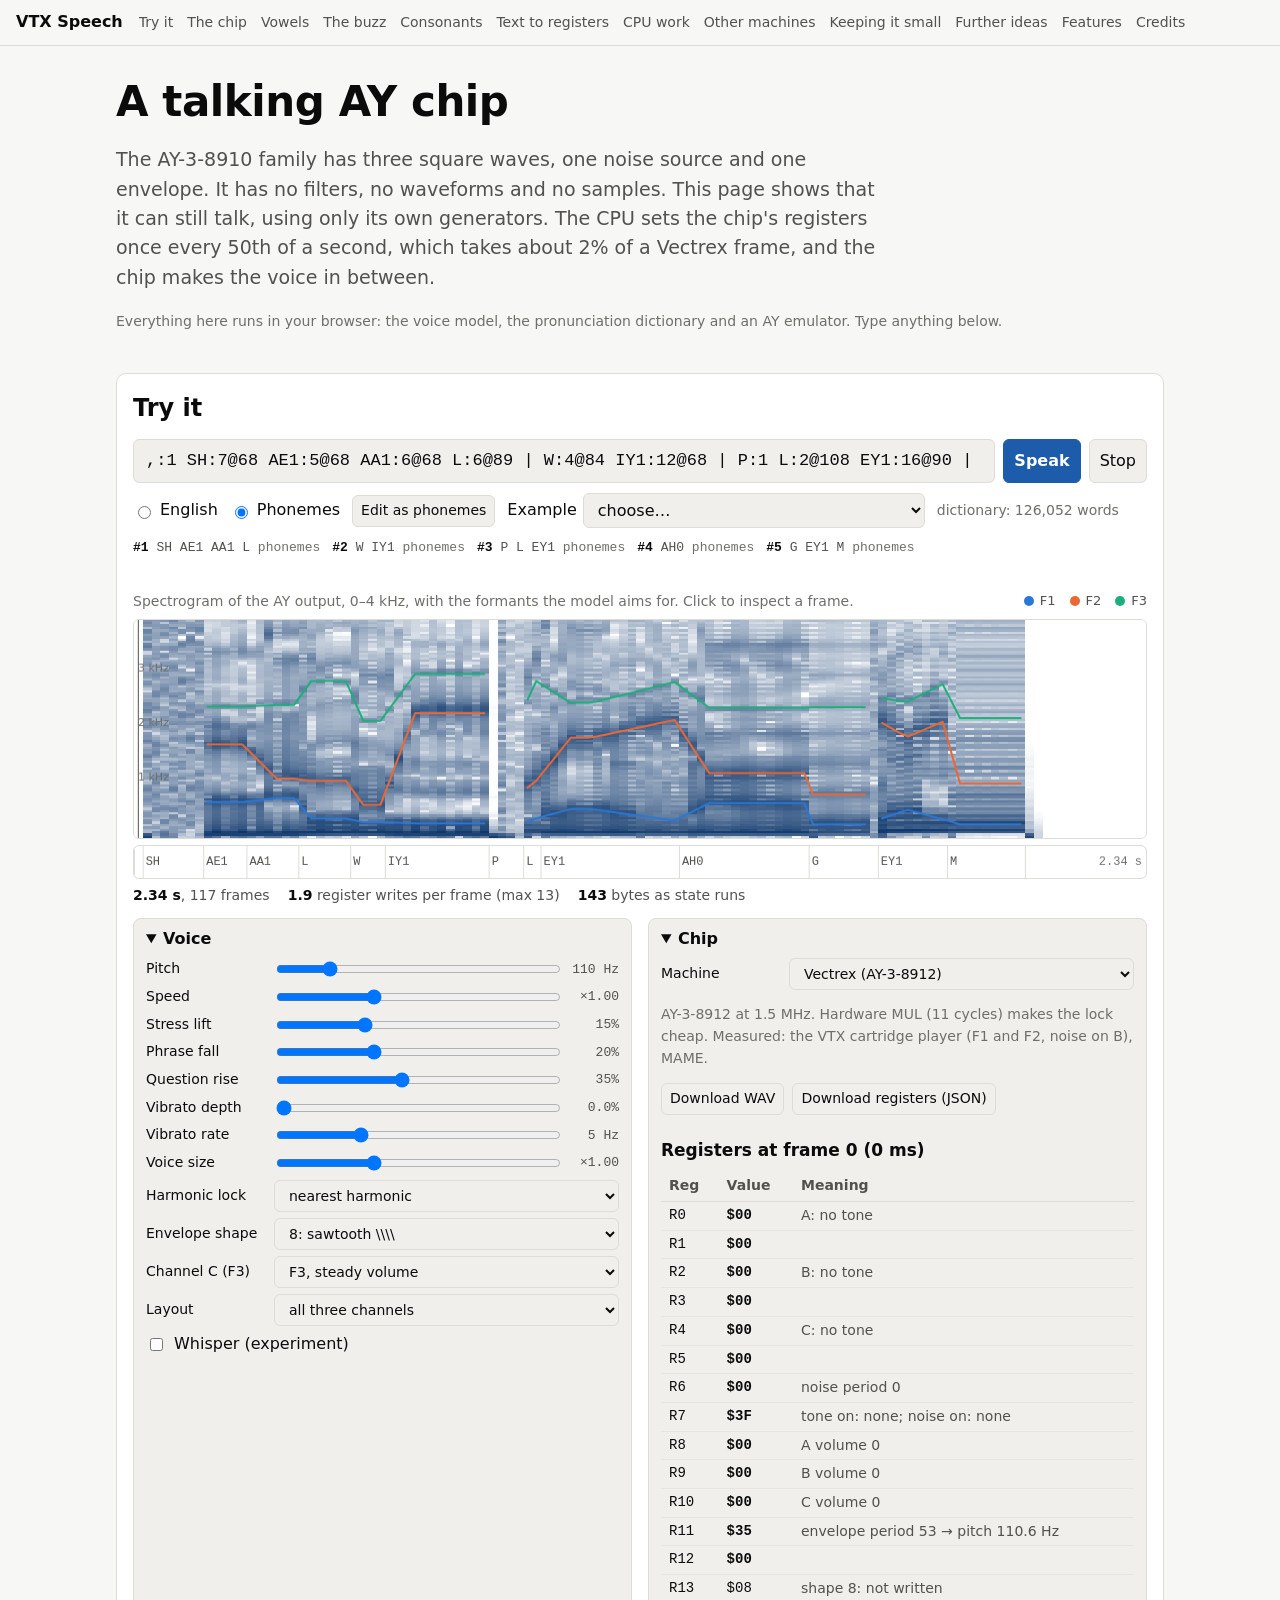
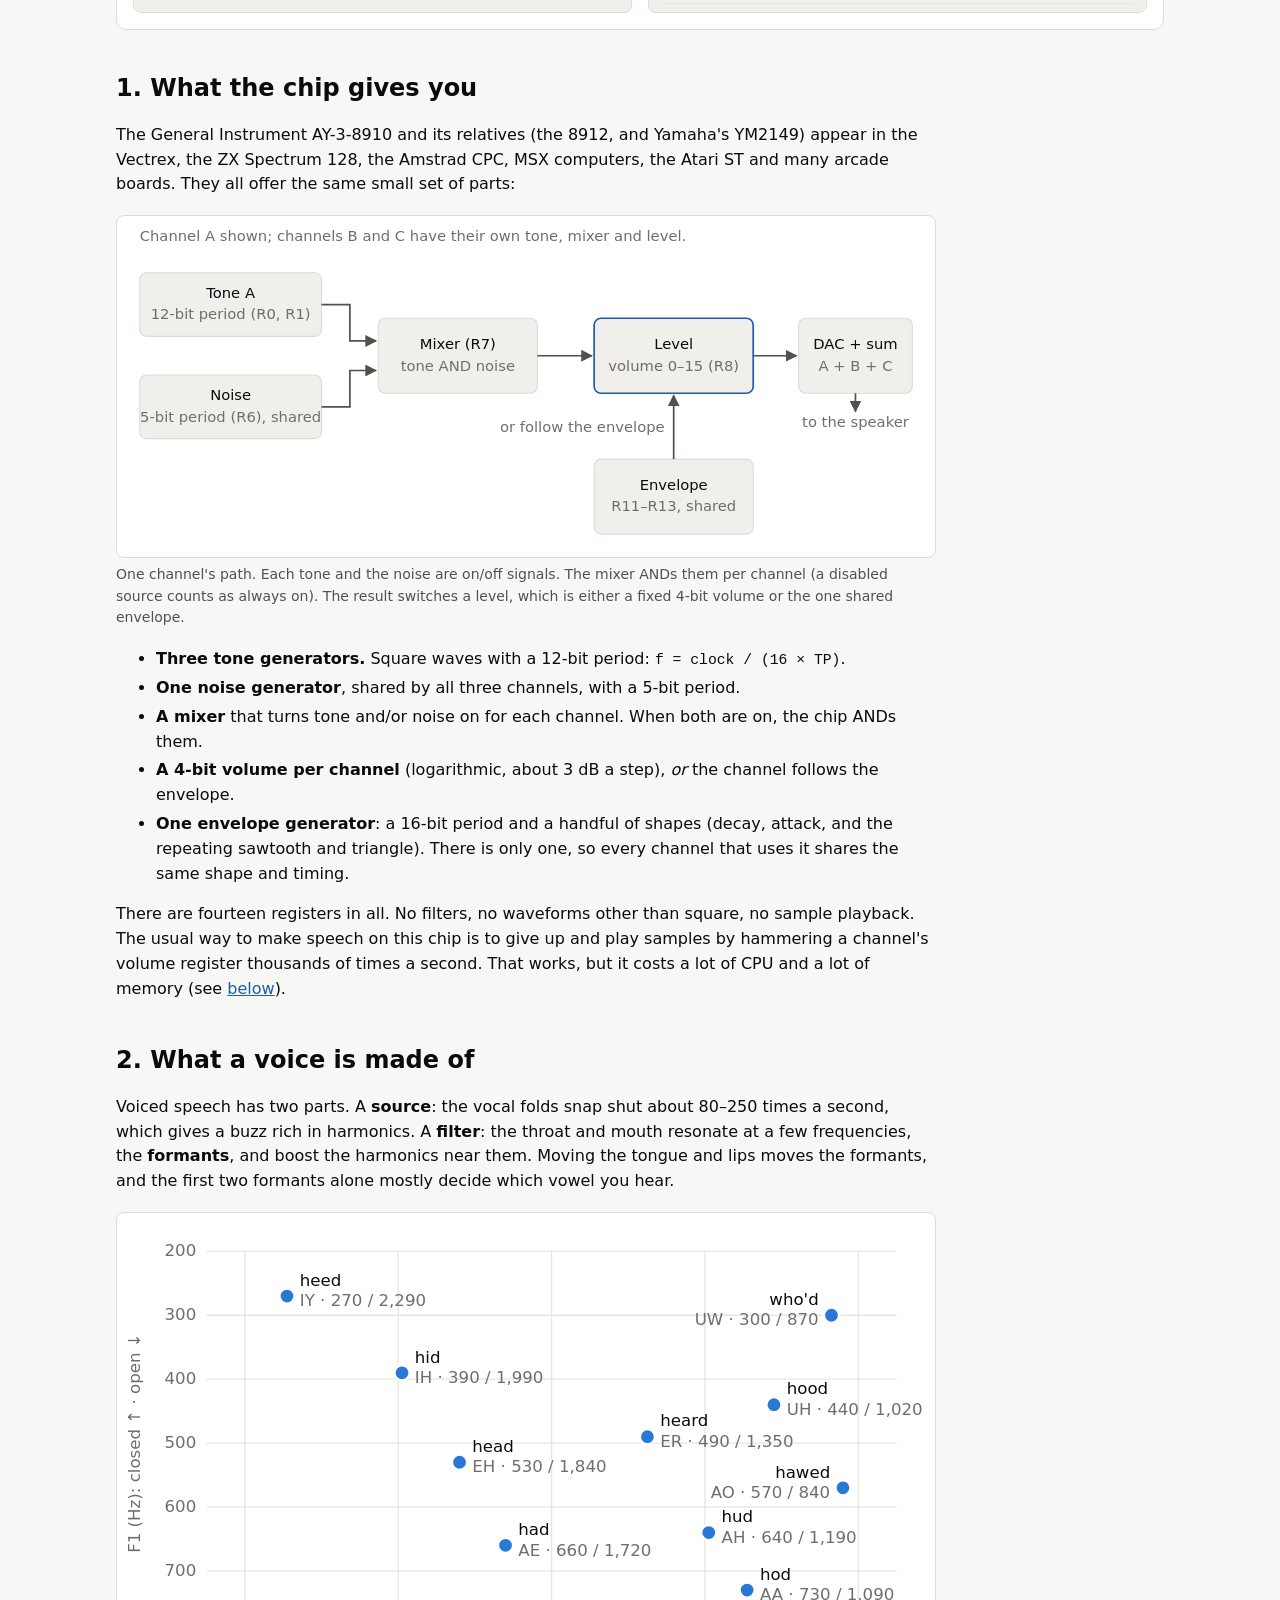
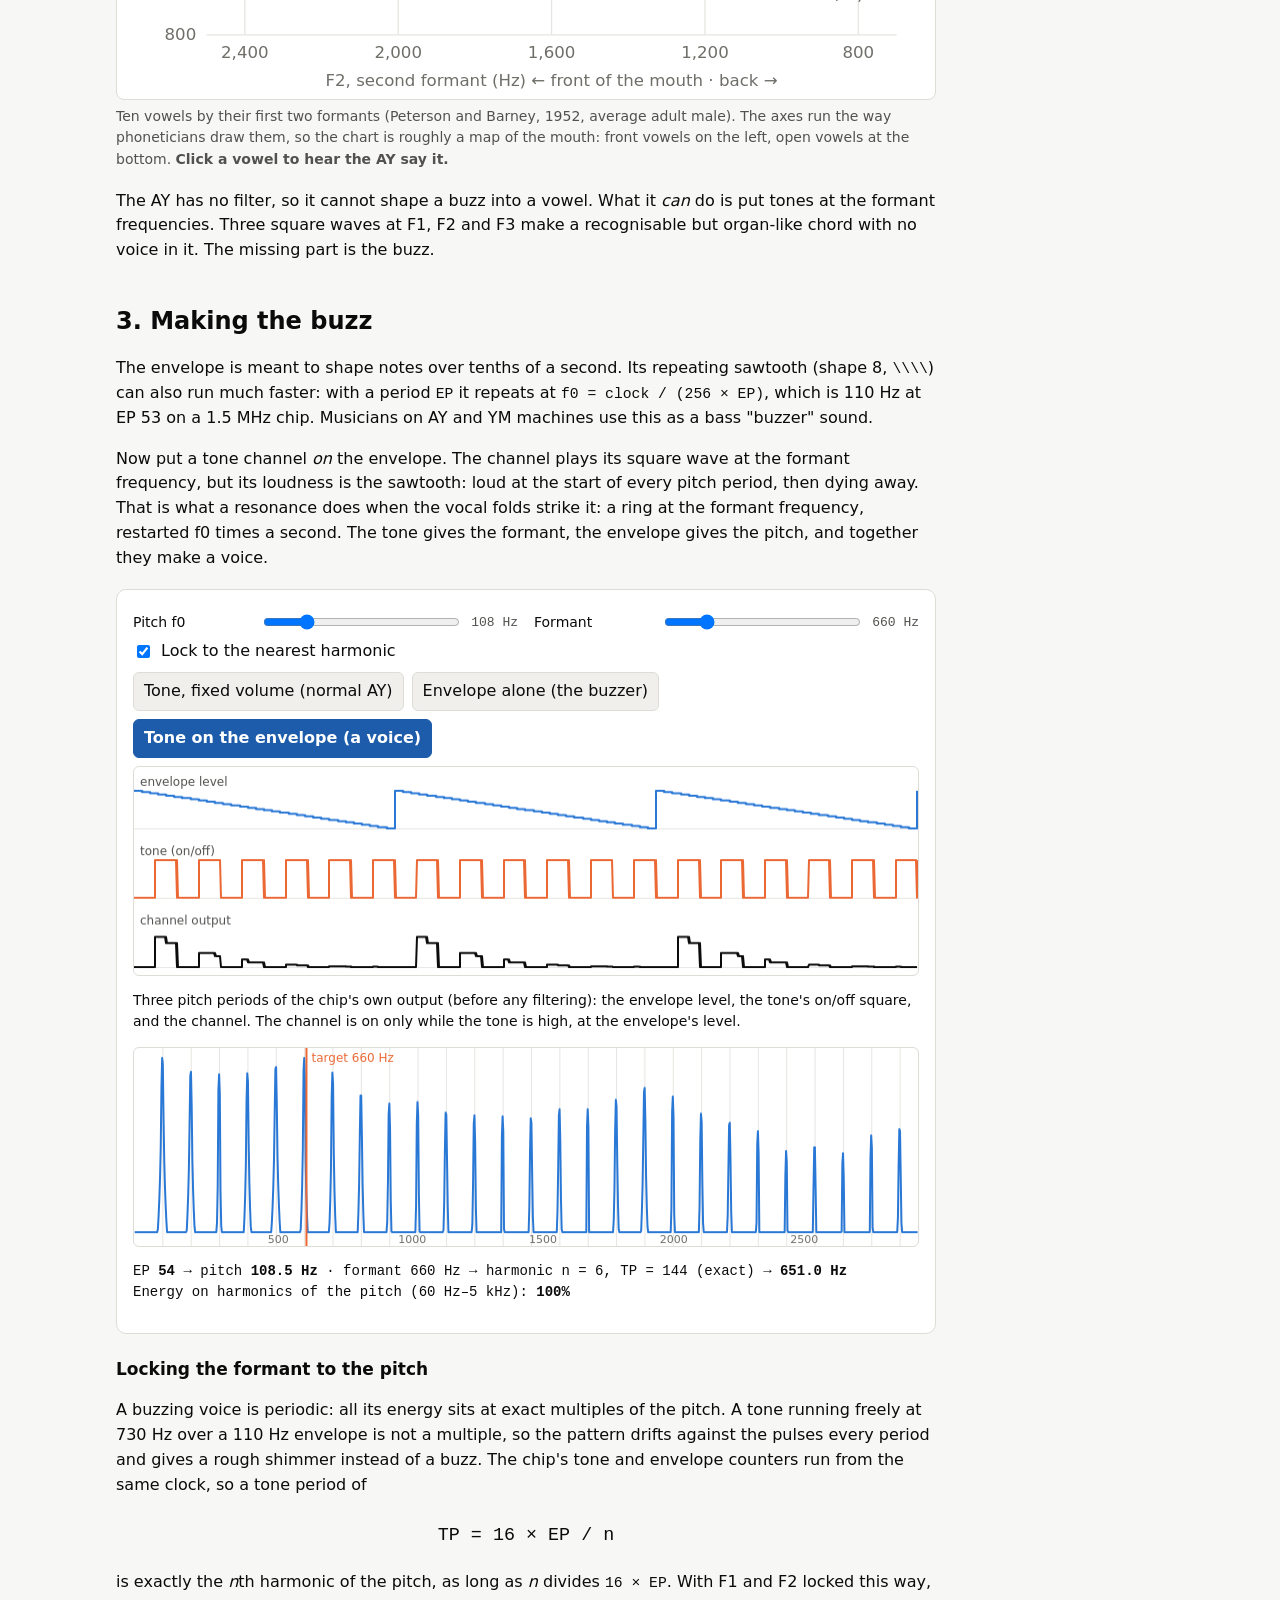
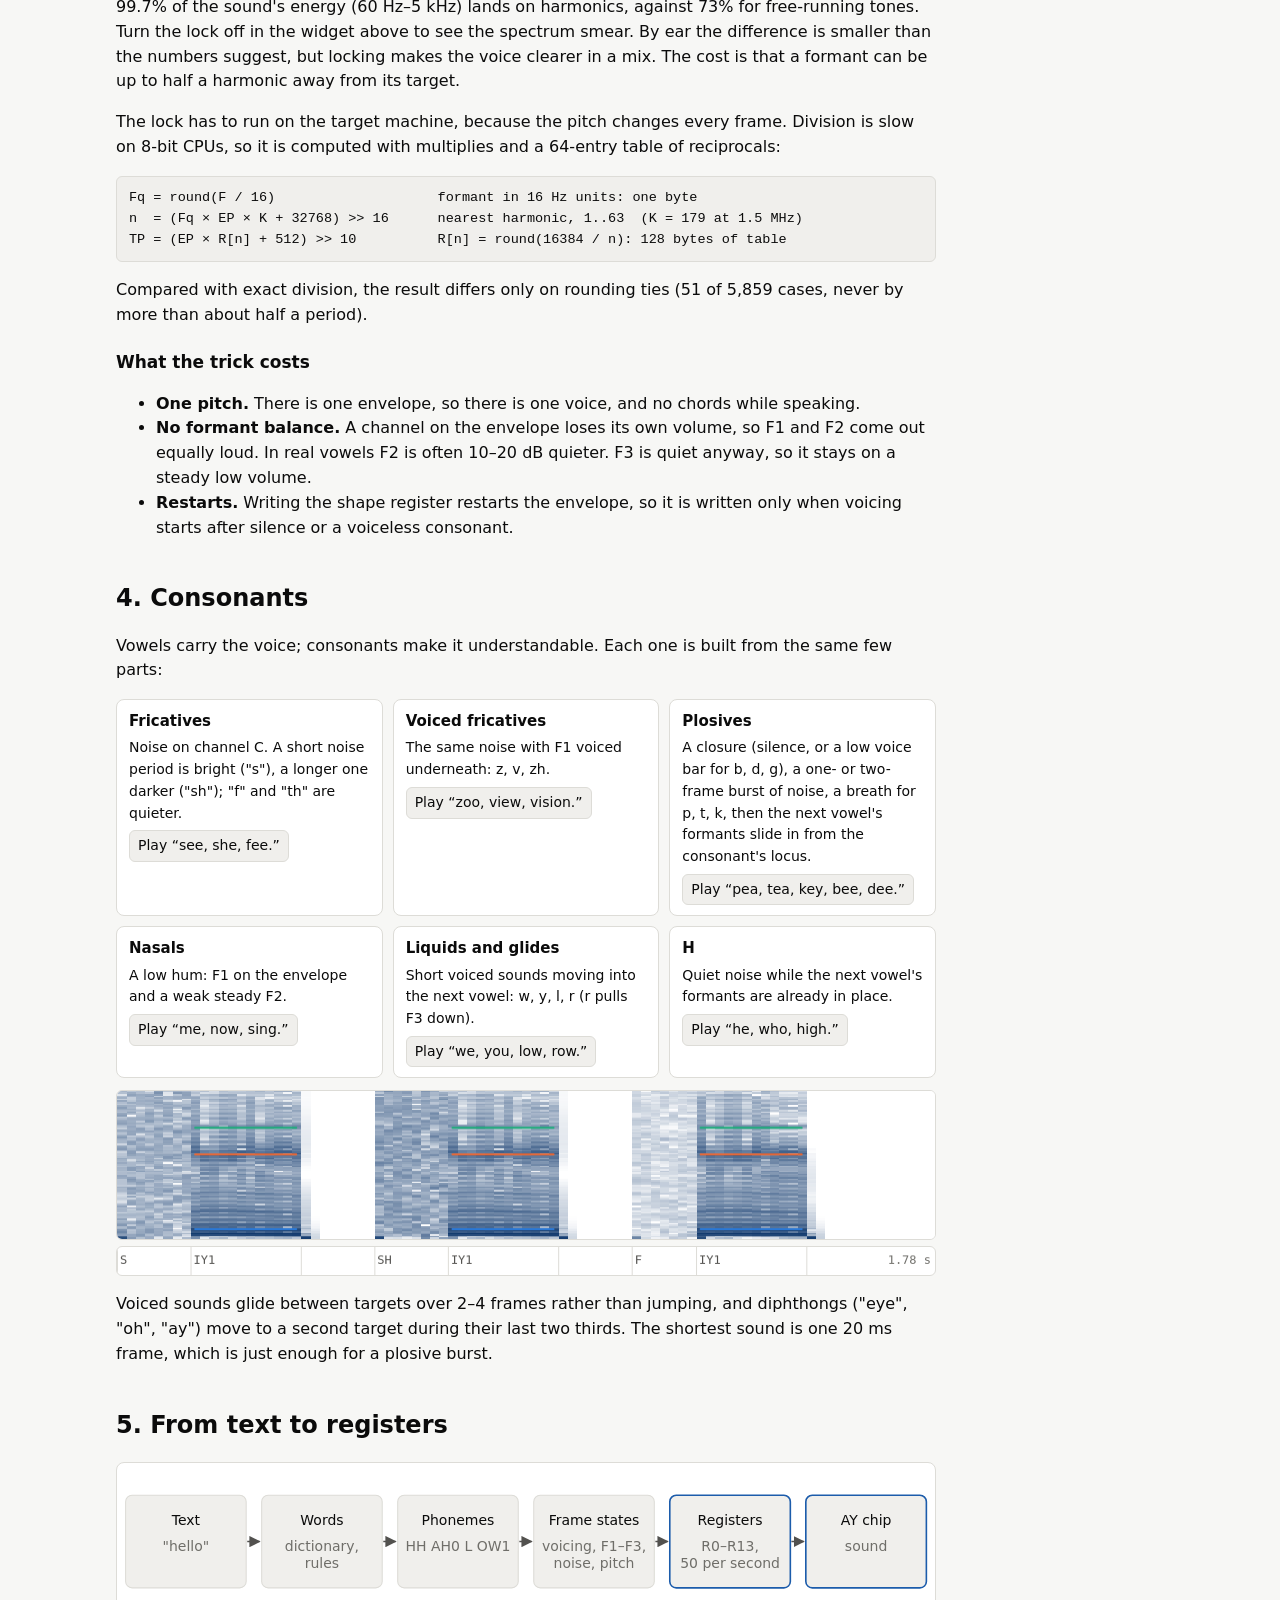
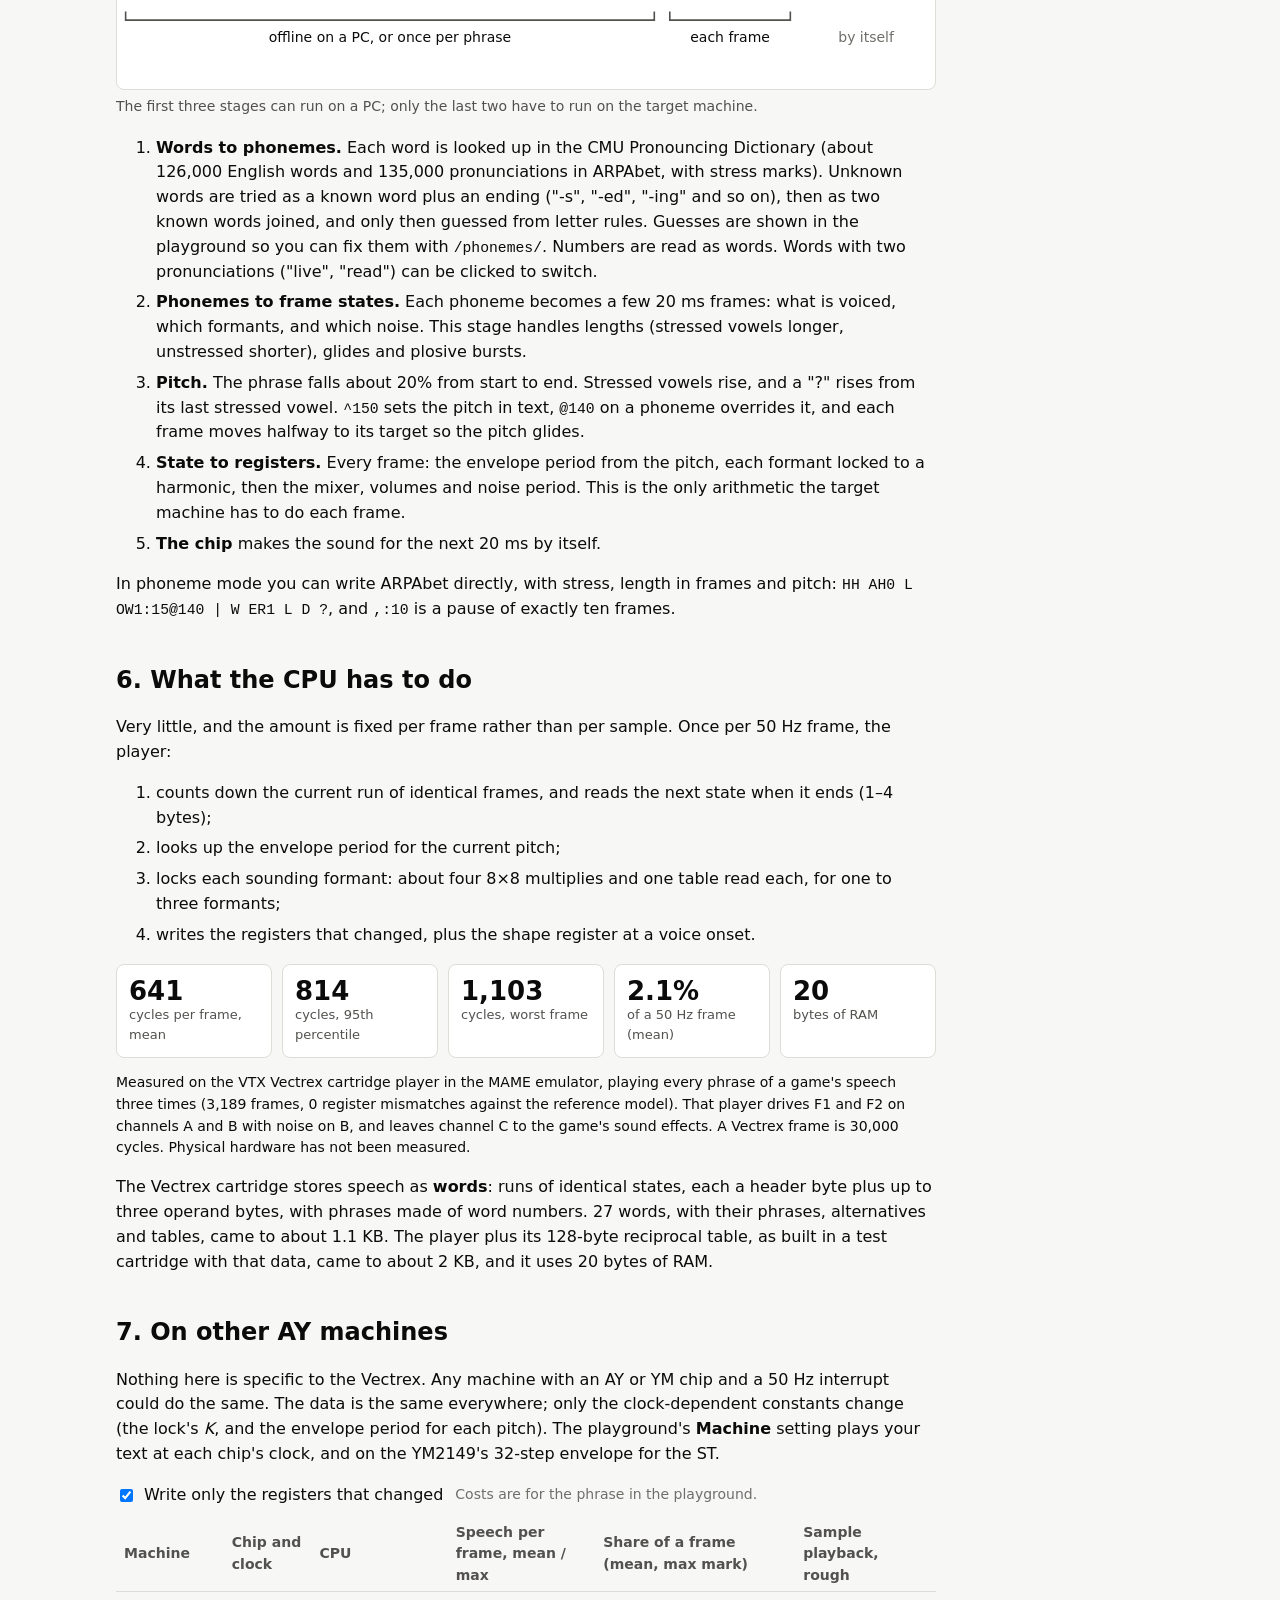
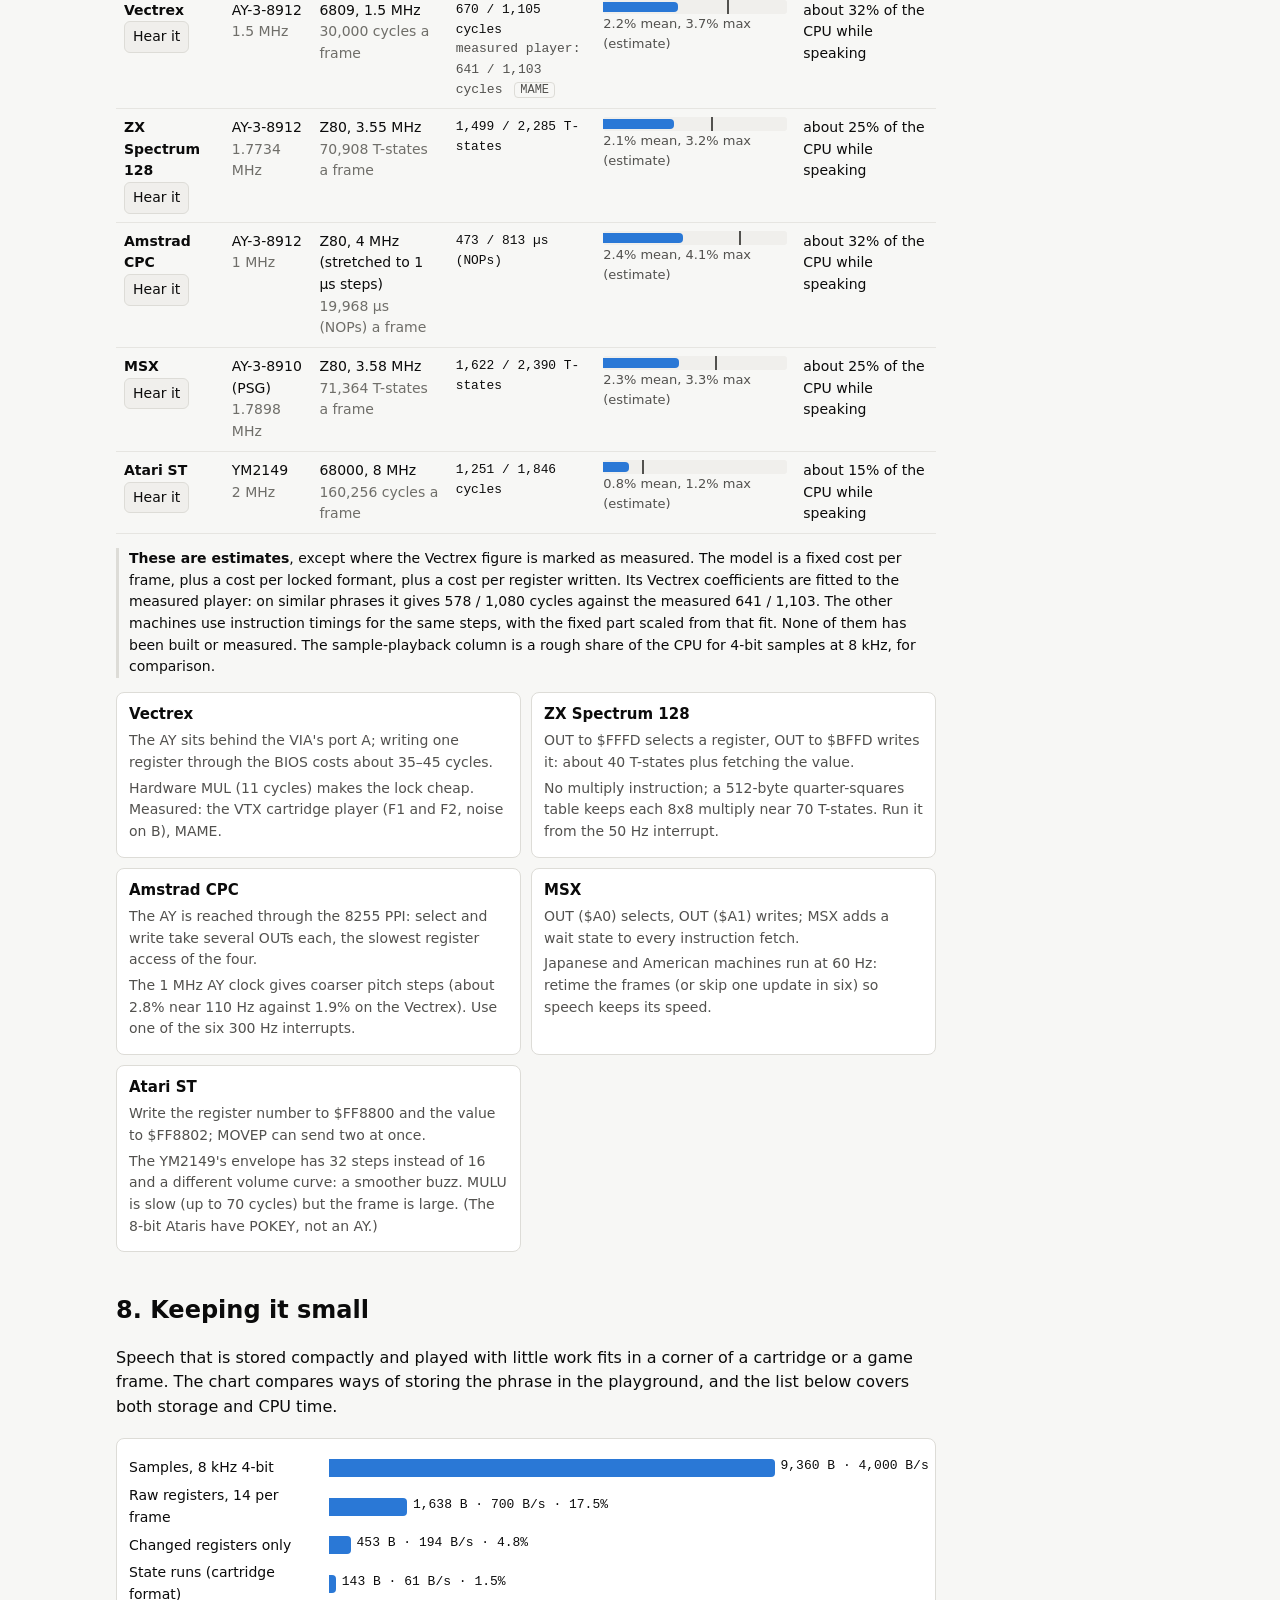
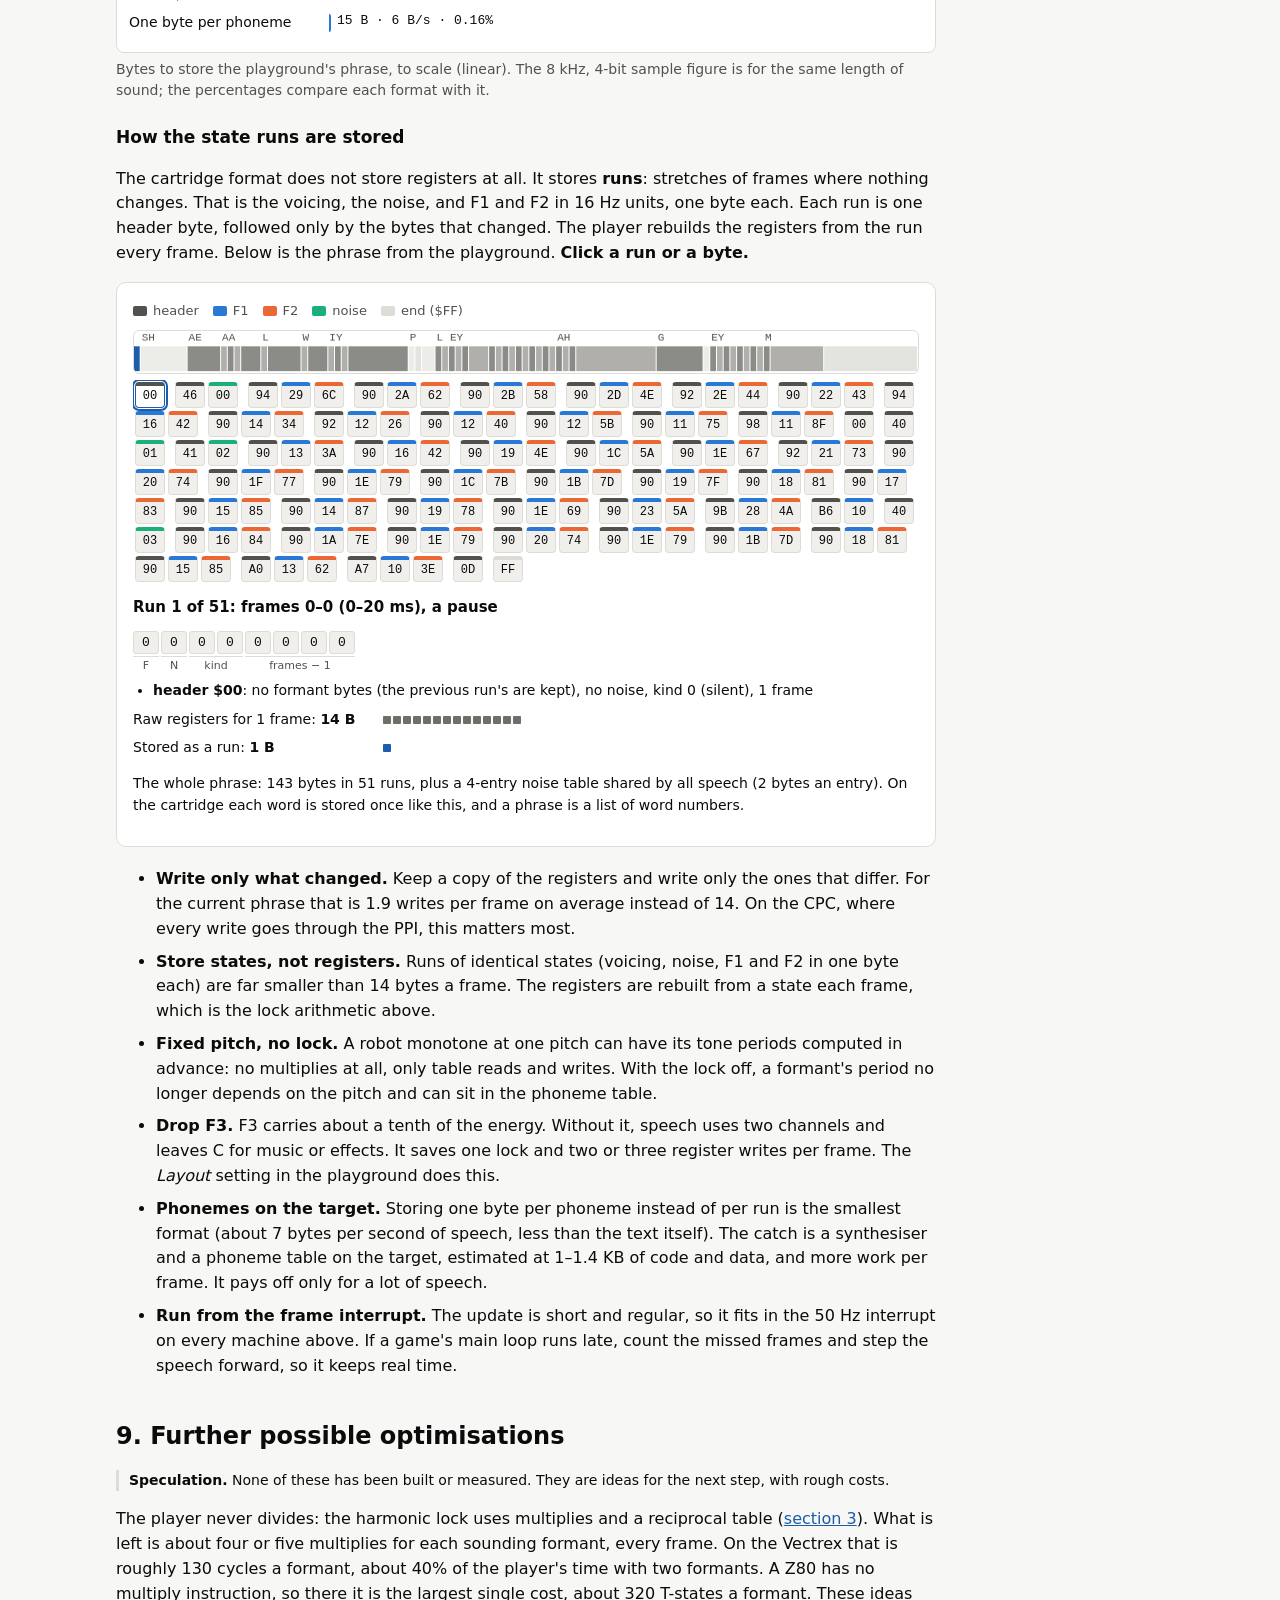
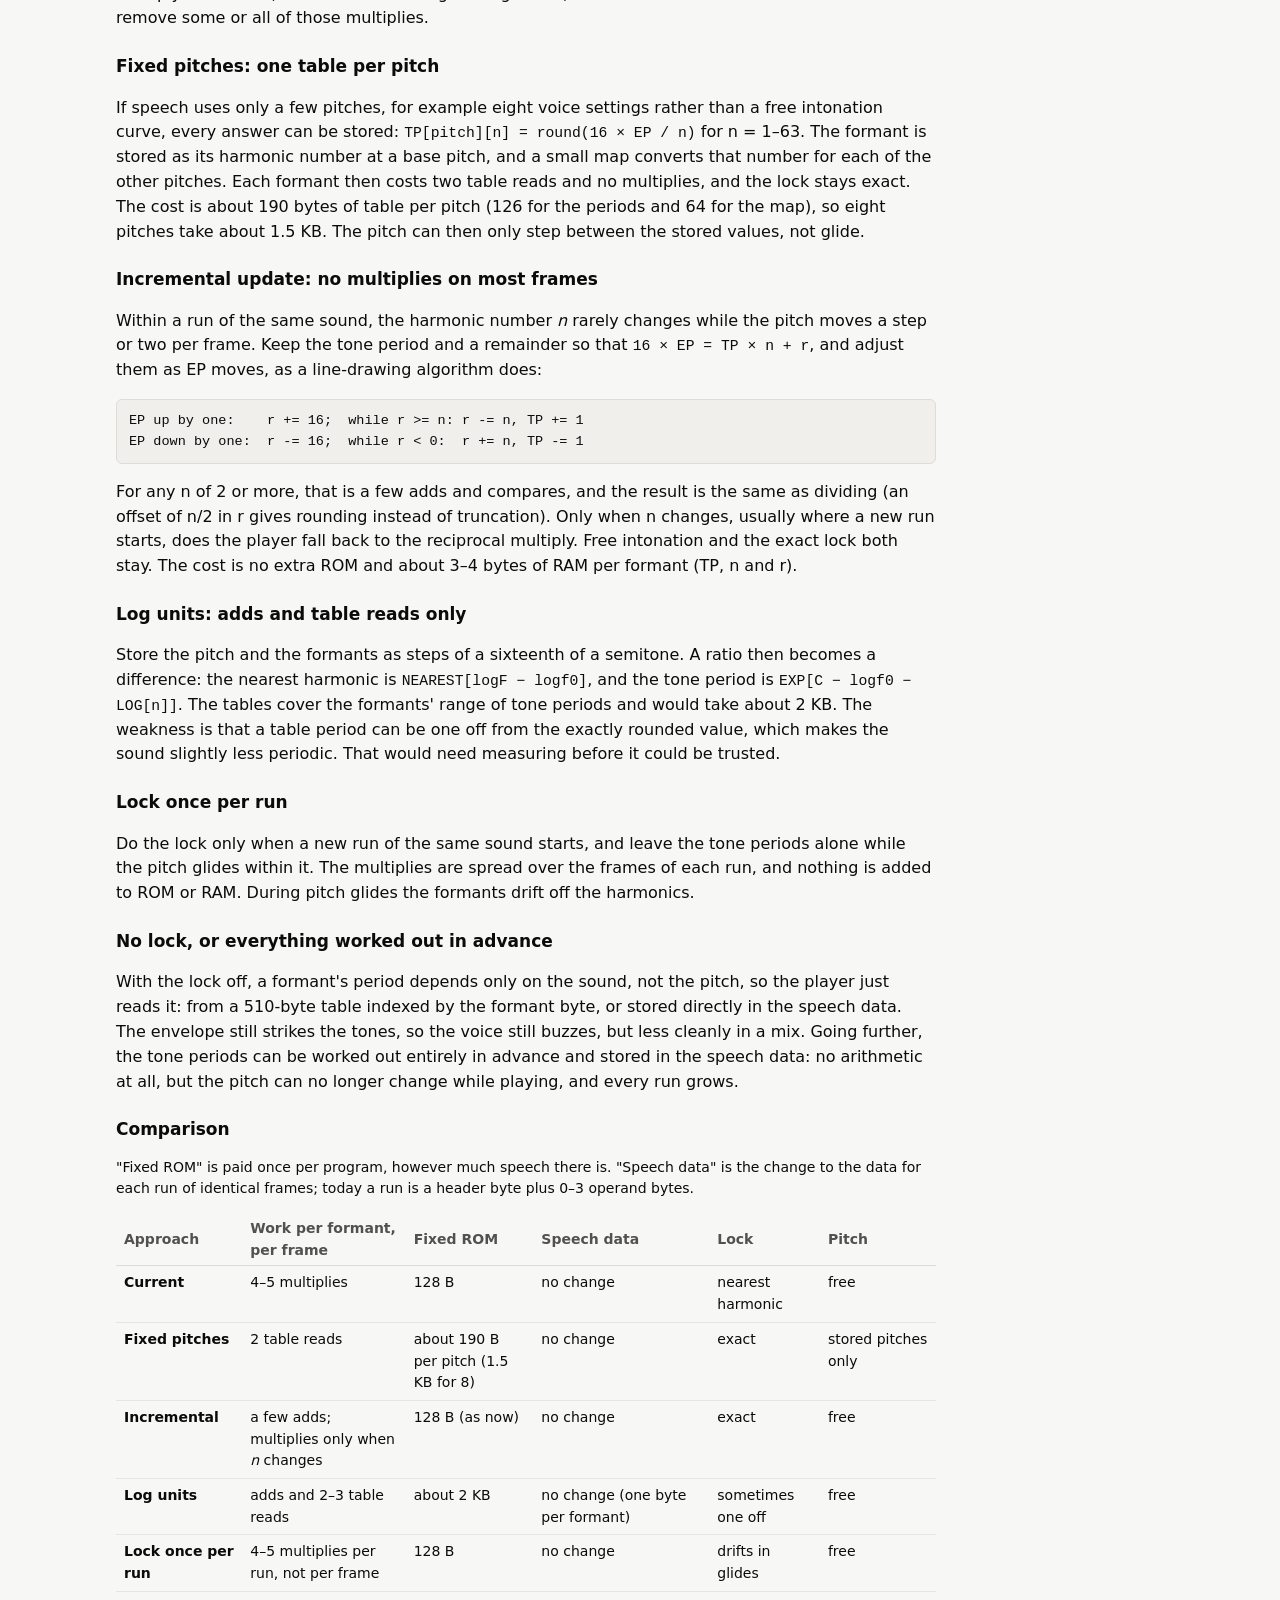
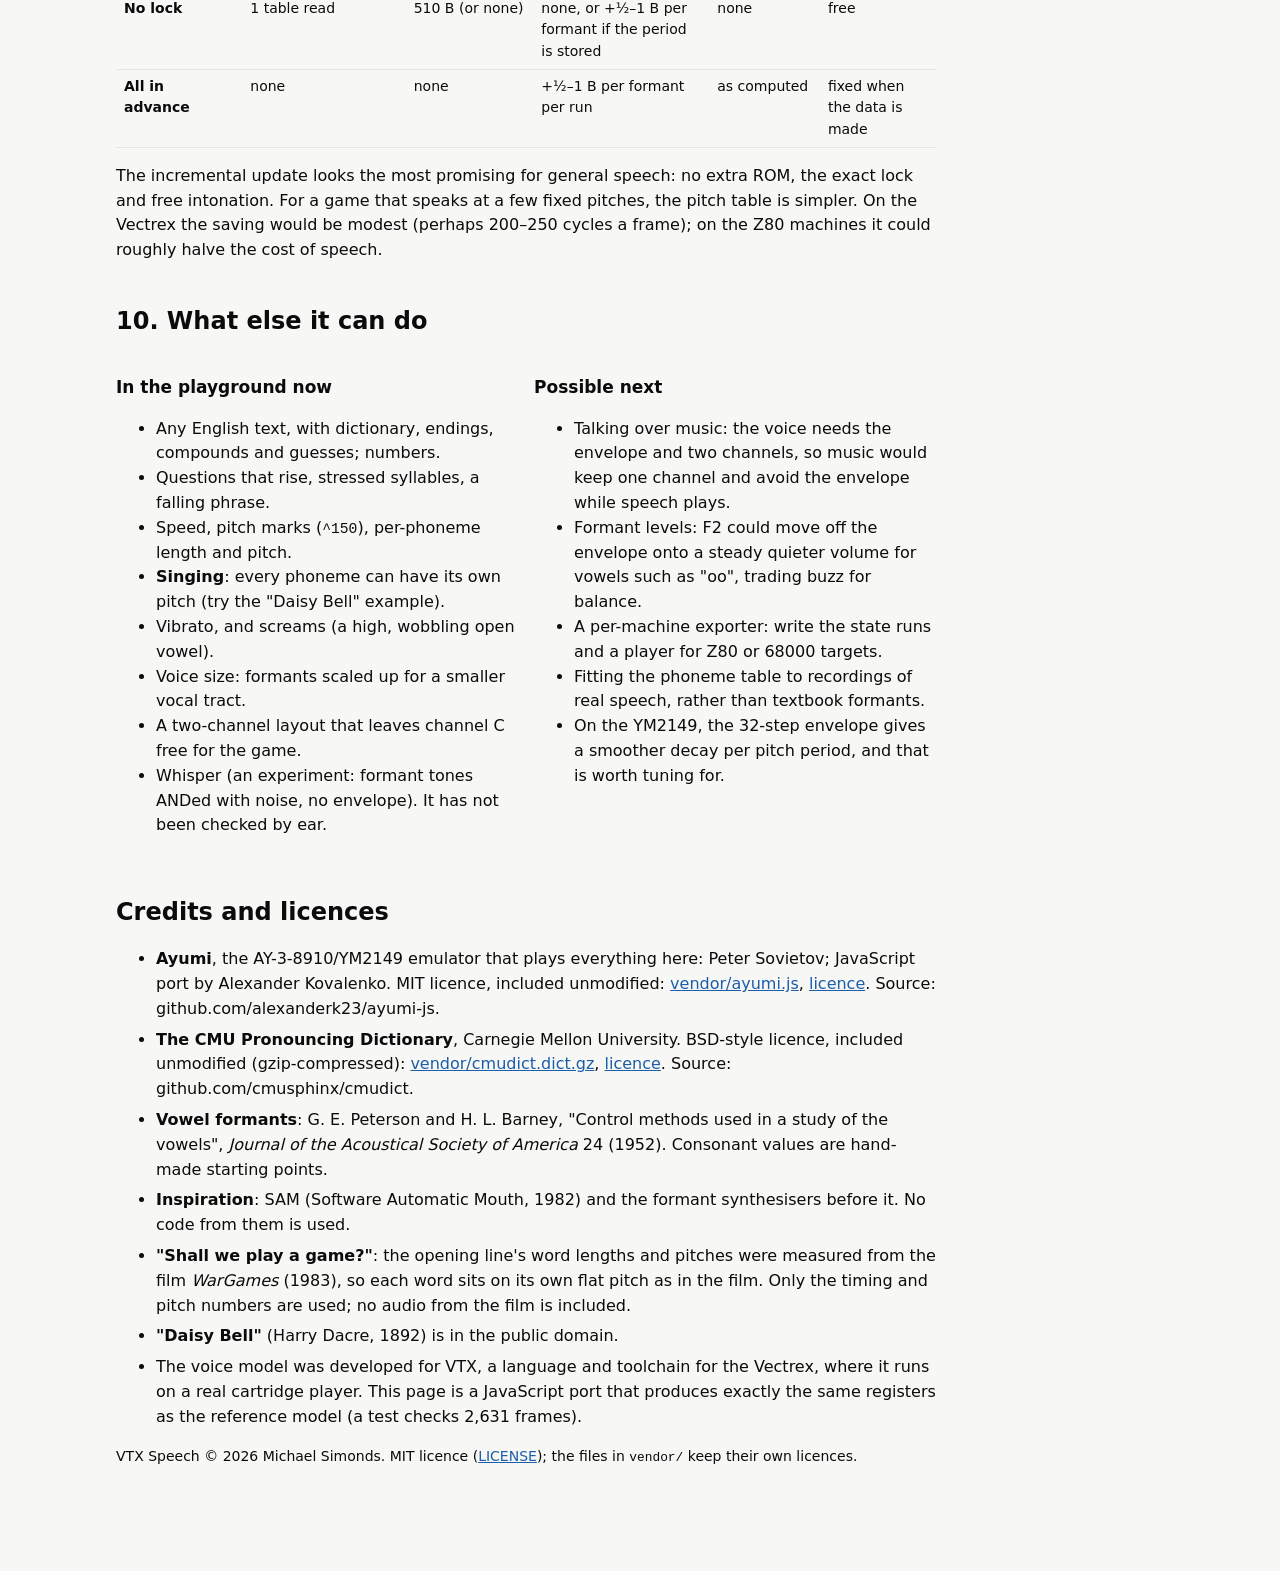
==== index.html @ f70e5975 "VTX Speech: interactive explainer and playground for AY formant speech A static site (GitHub Pages r" ====
<!doctype html>
<html lang="en">
<head>
<meta charset="utf-8">
<meta name="viewport" content="width=device-width, initial-scale=1">
<title>VTX Speech</title>
<meta name="description" content="Speech from an AY-3-8910 sound chip's own tone, noise and envelope generators: no samples, one register update per 50 Hz frame. An interactive explainer with a live playground.">
<link rel="icon" href="data:image/svg+xml,%3Csvg xmlns=%22http://www.w3.org/2000/svg%22 viewBox=%220 0 16 16%22%3E%3Cpath d=%22M1 8h2l1-5 2 10 2-8 2 6 1-3h4%22 fill=%22none%22 stroke=%22%232a78d6%22 stroke-width=%221.6%22/%3E%3C/svg%3E">
<link rel="stylesheet" href="css/site.css">
</head>
<body>
<header class="top">
  <a class="brand" href="#">VTX Speech</a>
  <nav>
    <a href="#try">Try it</a>
    <a href="#chip">The chip</a>
    <a href="#vowels">Vowels</a>
    <a href="#buzz">The buzz</a>
    <a href="#consonants">Consonants</a>
    <a href="#pipeline">Text to registers</a>
    <a href="#cpu">CPU work</a>
    <a href="#machines">Other machines</a>
    <a href="#small">Keeping it small</a>
    <a href="#further">Further ideas</a>
    <a href="#features">Features</a>
    <a href="#credits">Credits</a>
  </nav>
</header>

<main>
<section class="hero">
  <h1>A talking AY chip</h1>
  <p class="lede">The AY-3-8910 family has three square waves, one noise source and one envelope. It has no filters, no waveforms and no samples. This page shows that it can still talk, using only its own generators. The CPU sets the chip's registers once every 50th of a second, which takes about 2% of a Vectrex frame, and the chip makes the voice in between.</p>
  <p class="dim">Everything here runs in your browser: the voice model, the pronunciation dictionary and an AY emulator. Type anything below.</p>
</section>

<!-- ===================================================== playground -->
<section id="try" class="panel playground">
  <h2>Try it</h2>
  <div class="say-row">
    <input id="say" type="text" spellcheck="false" aria-label="Text to say" value=",:1 SH:7@68 AE1:5@68 AA1:6@68 L:6@89 | W:4@84 IY1:12@68 | P:1 L:2@108 EY1:16@90 | AH0:15@90 | G:7@90 EY1:8@125 M:9@127 ?">
    <button id="speak" class="primary" title="Enter">Speak</button>
    <button id="stop" title="Stop">Stop</button>
  </div>
  <div class="row wrap">
    <label class="inline"><input type="radio" name="mode" value="text"> English</label>
    <label class="inline"><input type="radio" name="mode" value="phonemes" checked> Phonemes</label>
    <button id="toPhonemes" class="small">Edit as phonemes</button>
    <label class="inline">Example
      <select id="preset">
        <option value="">choose…</option>
      </select>
    </label>
    <span id="dictStatus" class="dim"></span>
  </div>
  <div id="pronounced" class="pronounced" aria-live="polite"></div>
  <div id="error" class="error" role="alert"></div>

  <div class="viz">
    <div class="viz-head">
      <span class="dim">Spectrogram of the AY output, 0–4 kHz, with the formants the model aims for. Click to inspect a frame.</span>
      <span class="legend">
        <span><i class="key s1"></i>F1</span><span><i class="key s2"></i>F2</span><span><i class="key s3"></i>F3</span>
      </span>
    </div>
    <canvas id="spectro" height="220" aria-label="Spectrogram"></canvas>
    <canvas id="strip" height="34" aria-label="Phonemes over time"></canvas>
    <div id="stats" class="stats"></div>
  </div>

  <div class="two">
    <details class="voice" open>
      <summary>Voice</summary>
      <div class="controls">
        <label>Pitch <input id="pitch" type="range" min="50" max="400" value="110"> <output for="pitch"></output></label>
        <label>Speed <input id="rate" type="range" min="0.5" max="2" step="0.05" value="1"> <output for="rate"></output></label>
        <label>Stress lift <input id="stress" type="range" min="0" max="0.5" step="0.01" value="0.15"> <output for="stress"></output></label>
        <label>Phrase fall <input id="fall" type="range" min="0" max="0.6" step="0.01" value="0.2"> <output for="fall"></output></label>
        <label>Question rise <input id="question" type="range" min="0" max="0.8" step="0.01" value="0.35"> <output for="question"></output></label>
        <label>Vibrato depth <input id="vdepth" type="range" min="0" max="0.1" step="0.005" value="0"> <output for="vdepth"></output></label>
        <label>Vibrato rate <input id="vrate" type="range" min="1" max="15" step="0.5" value="5"> <output for="vrate"></output></label>
        <label>Voice size <input id="fscale" type="range" min="0.8" max="1.4" step="0.01" value="1"> <output for="fscale"></output></label>
        <label>Harmonic lock
          <select id="lock"><option value="nearest">nearest harmonic</option><option value="off">off (free formants)</option></select></label>
        <label>Envelope shape
          <select id="shape"><option value="8">8: sawtooth \\\\</option><option value="12">12: sawtooth ////</option><option value="10">10: triangle \/\/</option><option value="14">14: triangle /\/\</option></select></label>
        <label>Channel C (F3)
          <select id="f3"><option value="level">F3, steady volume</option><option value="env">F3 on the envelope</option><option value="off">off</option></select></label>
        <label>Layout
          <select id="layout"><option value="full">all three channels</option><option value="shared">A and B only (C free for the game)</option></select></label>
        <label class="check"><input id="whisper" type="checkbox"> Whisper (experiment)</label>
      </div>
    </details>
    <details class="chipbox" open>
      <summary>Chip</summary>
      <div class="controls">
        <label>Machine <select id="machine"></select></label>
        <p id="machineNote" class="dim"></p>
        <div class="buttons">
          <button id="wav" class="small">Download WAV</button>
          <button id="regsOut" class="small">Download registers (JSON)</button>
        </div>
      </div>
      <h3>Registers at frame <span id="frameNo">0</span></h3>
      <table class="regs" id="regs"><thead><tr><th>Reg</th><th>Value</th><th>Meaning</th></tr></thead><tbody></tbody></table>
    </details>
  </div>
</section>

<!-- ===================================================== the chip -->
<section id="chip" class="prose">
  <h2>1. What the chip gives you</h2>
  <p>The General Instrument AY-3-8910 and its relatives (the 8912, and Yamaha's YM2149) appear in the Vectrex, the ZX Spectrum 128, the Amstrad CPC, MSX computers, the Atari ST and many arcade boards. They all offer the same small set of parts:</p>
  <figure class="diagram">
    <svg id="chipDiagram" viewBox="0 0 720 300" role="img" aria-labelledby="chipTitle">
      <title id="chipTitle">AY block diagram: three tone generators and one noise generator feed a per-channel AND mixer; each channel's level is a fixed 4-bit volume or the shared envelope; the three outputs are summed.</title>
    </svg>
    <figcaption>One channel's path. Each tone and the noise are on/off signals. The mixer ANDs them per channel (a disabled source counts as always on). The result switches a level, which is either a fixed 4-bit volume or the one shared envelope.</figcaption>
  </figure>
  <ul class="facts">
    <li><b>Three tone generators.</b> Square waves with a 12-bit period: <code>f = clock / (16 × TP)</code>.</li>
    <li><b>One noise generator</b>, shared by all three channels, with a 5-bit period.</li>
    <li><b>A mixer</b> that turns tone and/or noise on for each channel. When both are on, the chip ANDs them.</li>
    <li><b>A 4-bit volume per channel</b> (logarithmic, about 3 dB a step), <em>or</em> the channel follows the envelope.</li>
    <li><b>One envelope generator</b>: a 16-bit period and a handful of shapes (decay, attack, and the repeating sawtooth and triangle). There is only one, so every channel that uses it shares the same shape and timing.</li>
  </ul>
  <p>There are fourteen registers in all. No filters, no waveforms other than square, no sample playback. The usual way to make speech on this chip is to give up and play samples by hammering a channel's volume register thousands of times a second. That works, but it costs a lot of CPU and a lot of memory (see <a href="#small">below</a>).</p>
</section>

<!-- ===================================================== vowels -->
<section id="vowels" class="prose">
  <h2>2. What a voice is made of</h2>
  <p>Voiced speech has two parts. A <b>source</b>: the vocal folds snap shut about 80–250 times a second, which gives a buzz rich in harmonics. A <b>filter</b>: the throat and mouth resonate at a few frequencies, the <b>formants</b>, and boost the harmonics near them. Moving the tongue and lips moves the formants, and the first two formants alone mostly decide which vowel you hear.</p>
  <figure class="chart">
    <svg id="vowelChart" viewBox="0 0 640 380" role="img" aria-labelledby="vowelTitle"><title id="vowelTitle">The ten English vowels by first and second formant</title></svg>
    <figcaption>Ten vowels by their first two formants (Peterson and Barney, 1952, average adult male). The axes run the way phoneticians draw them, so the chart is roughly a map of the mouth: front vowels on the left, open vowels at the bottom. <b>Click a vowel to hear the AY say it.</b></figcaption>
  </figure>
  <p>The AY has no filter, so it cannot shape a buzz into a vowel. What it <em>can</em> do is put tones at the formant frequencies. Three square waves at F1, F2 and F3 make a recognisable but organ-like chord with no voice in it. The missing part is the buzz.</p>
</section>

<!-- ===================================================== the buzz -->
<section id="buzz" class="prose">
  <h2>3. Making the buzz</h2>
  <p>The envelope is meant to shape notes over tenths of a second. Its repeating sawtooth (shape 8, <code>\\\\</code>) can also run much faster: with a period <code>EP</code> it repeats at <code>f0 = clock / (256 × EP)</code>, which is 110 Hz at EP 53 on a 1.5 MHz chip. Musicians on AY and YM machines use this as a bass "buzzer" sound.</p>
  <p>Now put a tone channel <em>on</em> the envelope. The channel plays its square wave at the formant frequency, but its loudness is the sawtooth: loud at the start of every pitch period, then dying away. That is what a resonance does when the vocal folds strike it: a ring at the formant frequency, restarted f0 times a second. The tone gives the formant, the envelope gives the pitch, and together they make a voice.</p>

  <div class="panel widget" id="buzzWidget">
    <div class="controls inline-controls">
      <label>Pitch f0 <input id="bzPitch" type="range" min="60" max="300" value="108"> <output for="bzPitch"></output></label>
      <label>Formant <input id="bzFormant" type="range" min="200" max="2600" step="10" value="660"> <output for="bzFormant"></output></label>
      <label class="check"><input id="bzLock" type="checkbox" checked> Lock to the nearest harmonic</label>
    </div>
    <div class="buttons">
      <button data-bz="tone">Tone, fixed volume (normal AY)</button>
      <button data-bz="env">Envelope alone (the buzzer)</button>
      <button data-bz="voice" class="primary">Tone on the envelope (a voice)</button>
    </div>
    <canvas id="bzTrace" height="210" aria-label="Envelope, tone and channel output over three pitch periods"></canvas>
    <p class="dim">Three pitch periods of the chip's own output (before any filtering): the envelope level, the tone's on/off square, and the channel. The channel is on only while the tone is high, at the envelope's level.</p>
    <canvas id="bzSpec" height="200" aria-label="Spectrum of one second of the sound"></canvas>
    <p id="bzReadout" class="readout"></p>
  </div>

  <h3>Locking the formant to the pitch</h3>
  <p>A buzzing voice is periodic: all its energy sits at exact multiples of the pitch. A tone running freely at 730 Hz over a 110 Hz envelope is not a multiple, so the pattern drifts against the pulses every period and gives a rough shimmer instead of a buzz. The chip's tone and envelope counters run from the same clock, so a tone period of</p>
  <p class="formula"><code>TP = 16 × EP / n</code></p>
  <p>is exactly the <i>n</i>th harmonic of the pitch, as long as <i>n</i> divides <code>16 × EP</code>. With F1 and F2 locked this way, 99.7% of the sound's energy (60 Hz–5 kHz) lands on harmonics, against 73% for free-running tones. Turn the lock off in the widget above to see the spectrum smear. By ear the difference is smaller than the numbers suggest, but locking makes the voice clearer in a mix. The cost is that a formant can be up to half a harmonic away from its target.</p>
  <p>The lock has to run on the target machine, because the pitch changes every frame. Division is slow on 8-bit CPUs, so it is computed with multiplies and a 64-entry table of reciprocals:</p>
<pre><code>Fq = round(F / 16)                    formant in 16 Hz units: one byte
n  = (Fq × EP × K + 32768) >> 16      nearest harmonic, 1..63  (K = 179 at 1.5 MHz)
TP = (EP × R[n] + 512) >> 10          R[n] = round(16384 / n): 128 bytes of table</code></pre>
  <p>Compared with exact division, the result differs only on rounding ties (51 of 5,859 cases, never by more than about half a period).</p>

  <h3>What the trick costs</h3>
  <ul>
    <li><b>One pitch.</b> There is one envelope, so there is one voice, and no chords while speaking.</li>
    <li><b>No formant balance.</b> A channel on the envelope loses its own volume, so F1 and F2 come out equally loud. In real vowels F2 is often 10–20 dB quieter. F3 is quiet anyway, so it stays on a steady low volume.</li>
    <li><b>Restarts.</b> Writing the shape register restarts the envelope, so it is written only when voicing starts after silence or a voiceless consonant.</li>
  </ul>
</section>

<!-- ===================================================== consonants -->
<section id="consonants" class="prose">
  <h2>4. Consonants</h2>
  <p>Vowels carry the voice; consonants make it understandable. Each one is built from the same few parts:</p>
  <div class="cards" id="consonantCards"></div>
  <canvas id="miniSpectro" height="150" aria-label="Spectrogram of the selected example"></canvas>
  <canvas id="miniStrip" height="30" aria-label="Phonemes of the selected example"></canvas>
  <p>Voiced sounds glide between targets over 2–4 frames rather than jumping, and diphthongs ("eye", "oh", "ay") move to a second target during their last two thirds. The shortest sound is one 20 ms frame, which is just enough for a plosive burst.</p>
</section>

<!-- ===================================================== pipeline -->
<section id="pipeline" class="prose">
  <h2>5. From text to registers</h2>
  <figure class="diagram">
    <svg id="pipeDiagram" viewBox="0 0 760 210" role="img" aria-labelledby="pipeTitle"><title id="pipeTitle">Pipeline: text, words, phonemes, frame states with pitch, registers, AY chip</title></svg>
    <figcaption>The first three stages can run on a PC; only the last two have to run on the target machine.</figcaption>
  </figure>
  <ol class="steps">
    <li><b>Words to phonemes.</b> Each word is looked up in the CMU Pronouncing Dictionary (about 126,000 English words and 135,000 pronunciations in ARPAbet, with stress marks). Unknown words are tried as a known word plus an ending ("-s", "-ed", "-ing" and so on), then as two known words joined, and only then guessed from letter rules. Guesses are shown in the playground so you can fix them with <code>/phonemes/</code>. Numbers are read as words. Words with two pronunciations ("live", "read") can be clicked to switch.</li>
    <li><b>Phonemes to frame states.</b> Each phoneme becomes a few 20 ms frames: what is voiced, which formants, and which noise. This stage handles lengths (stressed vowels longer, unstressed shorter), glides and plosive bursts.</li>
    <li><b>Pitch.</b> The phrase falls about 20% from start to end. Stressed vowels rise, and a "?" rises from its last stressed vowel. <code>^150</code> sets the pitch in text, <code>@140</code> on a phoneme overrides it, and each frame moves halfway to its target so the pitch glides.</li>
    <li><b>State to registers.</b> Every frame: the envelope period from the pitch, each formant locked to a harmonic, then the mixer, volumes and noise period. This is the only arithmetic the target machine has to do each frame.</li>
    <li><b>The chip</b> makes the sound for the next 20 ms by itself.</li>
  </ol>
  <p>In phoneme mode you can write ARPAbet directly, with stress, length in frames and pitch: <code>HH AH0 L OW1:15@140 | W ER1 L D ?</code>, and <code>,:10</code> is a pause of exactly ten frames.</p>
</section>

<!-- ===================================================== cpu -->
<section id="cpu" class="prose">
  <h2>6. What the CPU has to do</h2>
  <p>Very little, and the amount is fixed per frame rather than per sample. Once per 50 Hz frame, the player:</p>
  <ol class="steps">
    <li>counts down the current run of identical frames, and reads the next state when it ends (1–4 bytes);</li>
    <li>looks up the envelope period for the current pitch;</li>
    <li>locks each sounding formant: about four 8×8 multiplies and one table read each, for one to three formants;</li>
    <li>writes the registers that changed, plus the shape register at a voice onset.</li>
  </ol>
  <div class="tiles" id="vectrexTiles"></div>
  <p class="dim">Measured on the VTX Vectrex cartridge player in the MAME emulator, playing every phrase of a game's speech three times (3,189 frames, 0 register mismatches against the reference model). That player drives F1 and F2 on channels A and B with noise on B, and leaves channel C to the game's sound effects. A Vectrex frame is 30,000 cycles. Physical hardware has not been measured.</p>
  <p>The Vectrex cartridge stores speech as <b>words</b>: runs of identical states, each a header byte plus up to three operand bytes, with phrases made of word numbers. 27 words, with their phrases, alternatives and tables, came to about 1.1 KB. The player plus its 128-byte reciprocal table, as built in a test cartridge with that data, came to about 2 KB, and it uses 20 bytes of RAM.</p>
</section>

<!-- ===================================================== other machines -->
<section id="machines" class="prose">
  <h2>7. On other AY machines</h2>
  <p>Nothing here is specific to the Vectrex. Any machine with an AY or YM chip and a 50 Hz interrupt could do the same. The data is the same everywhere; only the clock-dependent constants change (the lock's <i>K</i>, and the envelope period for each pitch). The playground's <b>Machine</b> setting plays your text at each chip's clock, and on the YM2149's 32-step envelope for the ST.</p>
  <div class="row wrap">
    <label class="check"><input id="changedOnly" type="checkbox" checked> Write only the registers that changed</label>
    <span class="dim">Costs are for the phrase in the playground.</span>
  </div>
  <div class="tablewrap">
    <table class="machines" id="machineTable">
      <thead><tr><th>Machine</th><th>Chip and clock</th><th>CPU</th><th>Speech per frame, mean / max</th><th class="barcol">Share of a frame (mean, max mark)</th><th>Sample playback, rough</th></tr></thead>
      <tbody></tbody>
    </table>
  </div>
  <p class="note"><b>These are estimates</b>, except where the Vectrex figure is marked as measured. The model is a fixed cost per frame, plus a cost per locked formant, plus a cost per register written. Its Vectrex coefficients are fitted to the measured player: on similar phrases it gives 578 / 1,080 cycles against the measured 641 / 1,103. The other machines use instruction timings for the same steps, with the fixed part scaled from that fit. None of them has been built or measured. The sample-playback column is a rough share of the CPU for 4-bit samples at 8 kHz, for comparison.</p>
  <div id="machineNotes" class="machine-notes"></div>
</section>

<!-- ===================================================== keeping it small -->
<section id="small" class="prose">
  <h2>8. Keeping it small</h2>
  <p>Speech that is stored compactly and played with little work fits in a corner of a cartridge or a game frame. The chart compares ways of storing the phrase in the playground, and the list below covers both storage and CPU time.</p>
  <figure class="chart">
    <div id="storageChart" class="hbars" role="img" aria-label="Bytes needed to store the playground phrase in five formats"></div>
    <figcaption>Bytes to store the playground's phrase, to scale (linear). The 8 kHz, 4-bit sample figure is for the same length of sound; the percentages compare each format with it.</figcaption>
  </figure>

  <h3>How the state runs are stored</h3>
  <p>The cartridge format does not store registers at all. It stores <b>runs</b>: stretches of frames where nothing changes. That is the voicing, the noise, and F1 and F2 in 16 Hz units, one byte each. Each run is one header byte, followed only by the bytes that changed. The player rebuilds the registers from the run every frame. Below is the phrase from the playground. <b>Click a run or a byte.</b></p>
  <div class="panel bytemap">
    <div class="legend">
      <span><i class="bkey header"></i>header</span><span><i class="bkey f1"></i>F1</span><span><i class="bkey f2"></i>F2</span>
      <span><i class="bkey noise"></i>noise</span><span><i class="bkey end"></i>end ($FF)</span>
    </div>
    <canvas id="runStrip" height="44" aria-label="Runs of identical frames over time; click one"></canvas>
    <div id="byteGrid" class="bytegrid" aria-label="The stored bytes"></div>
    <div id="byteDetail" class="bytedetail" aria-live="polite"></div>
  </div>
  <ul class="ideas">
    <li><b>Write only what changed.</b> Keep a copy of the registers and write only the ones that differ. For the current phrase that is <span id="writesMean">–</span> writes per frame on average instead of 14. On the CPC, where every write goes through the PPI, this matters most.</li>
    <li><b>Store states, not registers.</b> Runs of identical states (voicing, noise, F1 and F2 in one byte each) are far smaller than 14 bytes a frame. The registers are rebuilt from a state each frame, which is the lock arithmetic above.</li>
    <li><b>Fixed pitch, no lock.</b> A robot monotone at one pitch can have its tone periods computed in advance: no multiplies at all, only table reads and writes. With the lock off, a formant's period no longer depends on the pitch and can sit in the phoneme table.</li>
    <li><b>Drop F3.</b> F3 carries about a tenth of the energy. Without it, speech uses two channels and leaves C for music or effects. It saves one lock and two or three register writes per frame. The <i>Layout</i> setting in the playground does this.</li>
    <li><b>Phonemes on the target.</b> Storing one byte per phoneme instead of per run is the smallest format (about 7 bytes per second of speech, less than the text itself). The catch is a synthesiser and a phoneme table on the target, estimated at 1–1.4 KB of code and data, and more work per frame. It pays off only for a lot of speech.</li>
    <li><b>Run from the frame interrupt.</b> The update is short and regular, so it fits in the 50 Hz interrupt on every machine above. If a game's main loop runs late, count the missed frames and step the speech forward, so it keeps real time.</li>
  </ul>
</section>

<!-- ===================================================== further optimisations -->
<section id="further" class="prose">
  <h2>9. Further possible optimisations</h2>
  <p class="note"><b>Speculation.</b> None of these has been built or measured. They are ideas for the next step, with rough costs.</p>
  <p>The player never divides: the harmonic lock uses multiplies and a reciprocal table (<a href="#buzz">section 3</a>). What is left is about four or five multiplies for each sounding formant, every frame. On the Vectrex that is roughly 130 cycles a formant, about 40% of the player's time with two formants. A Z80 has no multiply instruction, so there it is the largest single cost, about 320 T-states a formant. These ideas remove some or all of those multiplies.</p>

  <h3>Fixed pitches: one table per pitch</h3>
  <p>If speech uses only a few pitches, for example eight voice settings rather than a free intonation curve, every answer can be stored: <code>TP[pitch][n] = round(16 × EP / n)</code> for n = 1–63. The formant is stored as its harmonic number at a base pitch, and a small map converts that number for each of the other pitches. Each formant then costs two table reads and no multiplies, and the lock stays exact. The cost is about 190 bytes of table per pitch (126 for the periods and 64 for the map), so eight pitches take about 1.5 KB. The pitch can then only step between the stored values, not glide.</p>

  <h3>Incremental update: no multiplies on most frames</h3>
  <p>Within a run of the same sound, the harmonic number <i>n</i> rarely changes while the pitch moves a step or two per frame. Keep the tone period and a remainder so that <code>16 × EP = TP × n + r</code>, and adjust them as EP moves, as a line-drawing algorithm does:</p>
<pre><code>EP up by one:    r += 16;  while r >= n: r -= n, TP += 1
EP down by one:  r -= 16;  while r < 0:  r += n, TP -= 1</code></pre>
  <p>For any n of 2 or more, that is a few adds and compares, and the result is the same as dividing (an offset of n/2 in r gives rounding instead of truncation). Only when n changes, usually where a new run starts, does the player fall back to the reciprocal multiply. Free intonation and the exact lock both stay. The cost is no extra ROM and about 3–4 bytes of RAM per formant (TP, n and r).</p>

  <h3>Log units: adds and table reads only</h3>
  <p>Store the pitch and the formants as steps of a sixteenth of a semitone. A ratio then becomes a difference: the nearest harmonic is <code>NEAREST[logF − logf0]</code>, and the tone period is <code>EXP[C − logf0 − LOG[n]]</code>. The tables cover the formants' range of tone periods and would take about 2 KB. The weakness is that a table period can be one off from the exactly rounded value, which makes the sound slightly less periodic. That would need measuring before it could be trusted.</p>

  <h3>Lock once per run</h3>
  <p>Do the lock only when a new run of the same sound starts, and leave the tone periods alone while the pitch glides within it. The multiplies are spread over the frames of each run, and nothing is added to ROM or RAM. During pitch glides the formants drift off the harmonics.</p>

  <h3>No lock, or everything worked out in advance</h3>
  <p>With the lock off, a formant's period depends only on the sound, not the pitch, so the player just reads it: from a 510-byte table indexed by the formant byte, or stored directly in the speech data. The envelope still strikes the tones, so the voice still buzzes, but less cleanly in a mix. Going further, the tone periods can be worked out entirely in advance and stored in the speech data: no arithmetic at all, but the pitch can no longer change while playing, and every run grows.</p>

  <h3>Comparison</h3>
  <p class="dim">"Fixed ROM" is paid once per program, however much speech there is. "Speech data" is the change to the data for each run of identical frames; today a run is a header byte plus 0–3 operand bytes.</p>
  <div class="tablewrap">
    <table class="opts">
      <thead><tr><th>Approach</th><th>Work per formant, per frame</th><th>Fixed ROM</th><th>Speech data</th><th>Lock</th><th>Pitch</th></tr></thead>
      <tbody>
        <tr><td><b>Current</b></td><td>4–5 multiplies</td><td>128 B</td><td>no change</td><td>nearest harmonic</td><td>free</td></tr>
        <tr><td><b>Fixed pitches</b></td><td>2 table reads</td><td>about 190 B per pitch (1.5 KB for 8)</td><td>no change</td><td>exact</td><td>stored pitches only</td></tr>
        <tr><td><b>Incremental</b></td><td>a few adds; multiplies only when <i>n</i> changes</td><td>128 B (as now)</td><td>no change</td><td>exact</td><td>free</td></tr>
        <tr><td><b>Log units</b></td><td>adds and 2–3 table reads</td><td>about 2 KB</td><td>no change (one byte per formant)</td><td>sometimes one off</td><td>free</td></tr>
        <tr><td><b>Lock once per run</b></td><td>4–5 multiplies per run, not per frame</td><td>128 B</td><td>no change</td><td>drifts in glides</td><td>free</td></tr>
        <tr><td><b>No lock</b></td><td>1 table read</td><td>510 B (or none)</td><td>none, or +½–1 B per formant if the period is stored</td><td>none</td><td>free</td></tr>
        <tr><td><b>All in advance</b></td><td>none</td><td>none</td><td>+½–1 B per formant per run</td><td>as computed</td><td>fixed when the data is made</td></tr>
      </tbody>
    </table>
  </div>
  <p>The incremental update looks the most promising for general speech: no extra ROM, the exact lock and free intonation. For a game that speaks at a few fixed pitches, the pitch table is simpler. On the Vectrex the saving would be modest (perhaps 200–250 cycles a frame); on the Z80 machines it could roughly halve the cost of speech.</p>
</section>

<!-- ===================================================== features -->
<section id="features" class="prose">
  <h2>10. What else it can do</h2>
  <div class="two">
    <div>
      <h3>In the playground now</h3>
      <ul>
        <li>Any English text, with dictionary, endings, compounds and guesses; numbers.</li>
        <li>Questions that rise, stressed syllables, a falling phrase.</li>
        <li>Speed, pitch marks (<code>^150</code>), per-phoneme length and pitch.</li>
        <li><b>Singing</b>: every phoneme can have its own pitch (try the "Daisy Bell" example).</li>
        <li>Vibrato, and screams (a high, wobbling open vowel).</li>
        <li>Voice size: formants scaled up for a smaller vocal tract.</li>
        <li>A two-channel layout that leaves channel C free for the game.</li>
        <li>Whisper (an experiment: formant tones ANDed with noise, no envelope). It has not been checked by ear.</li>
      </ul>
    </div>
    <div>
      <h3>Possible next</h3>
      <ul>
        <li>Talking over music: the voice needs the envelope and two channels, so music would keep one channel and avoid the envelope while speech plays.</li>
        <li>Formant levels: F2 could move off the envelope onto a steady quieter volume for vowels such as "oo", trading buzz for balance.</li>
        <li>A per-machine exporter: write the state runs and a player for Z80 or 68000 targets.</li>
        <li>Fitting the phoneme table to recordings of real speech, rather than textbook formants.</li>
        <li>On the YM2149, the 32-step envelope gives a smoother decay per pitch period, and that is worth tuning for.</li>
      </ul>
    </div>
  </div>
</section>

<!-- ===================================================== credits -->
<section id="credits" class="prose">
  <h2>Credits and licences</h2>
  <ul class="credits">
    <li><b>Ayumi</b>, the AY-3-8910/YM2149 emulator that plays everything here: Peter Sovietov; JavaScript port by Alexander Kovalenko. MIT licence, included unmodified: <a href="vendor/ayumi.js">vendor/ayumi.js</a>, <a href="vendor/AYUMI_LICENSE">licence</a>. Source: github.com/alexanderk23/ayumi-js.</li>
    <li><b>The CMU Pronouncing Dictionary</b>, Carnegie Mellon University. BSD-style licence, included unmodified (gzip-compressed): <a href="vendor/cmudict.dict.gz">vendor/cmudict.dict.gz</a>, <a href="vendor/CMUDICT_LICENSE">licence</a>. Source: github.com/cmusphinx/cmudict.</li>
    <li><b>Vowel formants</b>: G. E. Peterson and H. L. Barney, "Control methods used in a study of the vowels", <i>Journal of the Acoustical Society of America</i> 24 (1952). Consonant values are hand-made starting points.</li>
    <li><b>Inspiration</b>: SAM (Software Automatic Mouth, 1982) and the formant synthesisers before it. No code from them is used.</li>
    <li><b>"Shall we play a game?"</b>: the opening line's word lengths and pitches were measured from the film <i>WarGames</i> (1983), so each word sits on its own flat pitch as in the film. Only the timing and pitch numbers are used; no audio from the film is included.</li>
    <li><b>"Daisy Bell"</b> (Harry Dacre, 1892) is in the public domain.</li>
    <li>The voice model was developed for VTX, a language and toolchain for the Vectrex, where it runs on a real cartridge player. This page is a JavaScript port that produces exactly the same registers as the reference model (a test checks 2,631 frames).</li>
  </ul>
  <p class="dim">VTX Speech © 2026 Michael Simonds. MIT licence (<a href="LICENSE">LICENSE</a>); the files in <code>vendor/</code> keep their own licences.</p>
</section>
</main>

<script src="vendor/ayumi.js"></script>
<script src="js/speech.js"></script>
<script src="js/render.js"></script>
<script src="js/machines.js"></script>
<script src="js/app.js"></script>
</body>
</html>
---- css/site.css ----
:root {
  color-scheme: light;
  --bg: #f7f7f5;
  --surface: #ffffff;
  --surface-2: #f0efec;
  --line: #dddcd7;
  --grid: #e6e5e1;
  --text: #0b0b0b;
  --text-2: #52514e;
  --muted: #6f6e69;
  --accent: #1c5cab;
  --s1: #2a78d6;
  --s2: #eb6834;
  --s3: #1baf7a;
  --warn: #9a5b00;
  --error: #b42318;
  --spectro-lo: #ffffff;
  --spectro-hi: #0d366b;
}
@media (prefers-color-scheme: dark) {
  :root:not([data-theme="light"]) {
    color-scheme: dark;
    --bg: #111214;
    --surface: #1a1a19;
    --surface-2: #232321;
    --line: #34342f;
    --grid: #2b2b28;
    --text: #f2f2ef;
    --text-2: #c3c2b7;
    --muted: #8f8e86;
    --accent: #6da7ec;
    --s1: #3987e5;
    --s2: #d95926;
    --s3: #199e70;
    --warn: #e0a64a;
    --error: #ff8a7a;
    --spectro-lo: #1a1a19;
    --spectro-hi: #f2f2ef;
  }
}
:root[data-theme="dark"] {
  color-scheme: dark;
  --bg: #111214; --surface: #1a1a19; --surface-2: #232321; --line: #34342f; --grid: #2b2b28;
  --text: #f2f2ef; --text-2: #c3c2b7; --muted: #8f8e86; --accent: #6da7ec;
  --s1: #3987e5; --s2: #d95926; --s3: #199e70; --warn: #e0a64a; --error: #ff8a7a;
  --spectro-lo: #1a1a19; --spectro-hi: #f2f2ef;
}

* { box-sizing: border-box; }
[hidden] { display: none !important; }
html { scroll-padding-top: 64px; }
body { margin: 0; background: var(--bg); color: var(--text); font: 16px/1.55 system-ui, -apple-system, "Segoe UI", sans-serif; }
a { color: var(--accent); }
code, pre, .mono { font-family: ui-monospace, "Cascadia Mono", Consolas, monospace; font-size: 0.92em; }
pre { background: var(--surface-2); border: 1px solid var(--line); border-radius: 6px; padding: 10px 12px; overflow-x: auto; line-height: 1.45; }
h1 { font-size: clamp(28px, 5vw, 42px); line-height: 1.15; margin: 0 0 12px; letter-spacing: -0.01em; }
h2 { font-size: 24px; margin: 0 0 12px; }
h3 { font-size: 17px; margin: 22px 0 8px; }
.dim { color: var(--muted); font-size: 14px; }

header.top { position: sticky; top: 0; z-index: 5; display: flex; gap: 16px; align-items: center; padding: 10px 16px; background: var(--bg); border-bottom: 1px solid var(--line); }
header.top .brand { font-weight: 700; color: var(--text); text-decoration: none; white-space: nowrap; }
header.top nav { display: flex; gap: 14px; overflow-x: auto; scrollbar-width: none; font-size: 14px; }
header.top nav a { color: var(--text-2); text-decoration: none; white-space: nowrap; }
header.top nav a:hover { color: var(--accent); }

main { max-width: 1080px; margin: 0 auto; padding: 0 16px 64px; }
section { margin: 40px 0; }
.hero { margin-top: 32px; }
.lede { font-size: 19px; max-width: 760px; color: var(--text-2); }
.prose { max-width: 820px; }
.prose p, .prose li { color: var(--text); }
.panel { background: var(--surface); border: 1px solid var(--line); border-radius: 10px; padding: 16px; }

/* playground */
.say-row { display: flex; gap: 8px; }
#say { flex: 1; min-width: 0; font: 17px/1.3 ui-monospace, Consolas, monospace; padding: 10px 12px; }
input[type=text], select, button { background: var(--surface-2); color: var(--text); border: 1px solid var(--line); border-radius: 6px; font: inherit; }
select, button { padding: 6px 10px; }
button { cursor: pointer; }
button:hover, select:hover { border-color: var(--accent); }
button:focus-visible, input:focus-visible, select:focus-visible, canvas:focus-visible { outline: 2px solid var(--accent); outline-offset: 1px; }
button.primary { background: var(--accent); border-color: var(--accent); color: var(--surface); font-weight: 600; }
button.small { font-size: 14px; padding: 4px 8px; }
.row { display: flex; gap: 12px; align-items: center; margin: 10px 0; }
.wrap { flex-wrap: wrap; }
label.inline { display: inline-flex; gap: 6px; align-items: center; }
label.check { display: flex; gap: 8px; align-items: center; }
.error { color: var(--error); min-height: 1em; font-size: 14px; }
.pronounced { font: 13px/1.6 ui-monospace, Consolas, monospace; min-height: 1.6em; margin: 6px 0; }
.pronounced .w { display: inline-block; margin: 0 12px 2px 0; }
.pronounced .ph { color: var(--text-2); }
.pronounced .how { color: var(--muted); }
.pronounced .guessed .how { color: var(--warn); }
.pronounced .choice { cursor: pointer; text-decoration: underline dotted; }

.viz { margin-top: 10px; }
.viz-head { display: flex; flex-wrap: wrap; justify-content: space-between; gap: 8px; align-items: baseline; }
.legend { display: inline-flex; gap: 14px; font-size: 13px; color: var(--text-2); }
.legend span { display: inline-flex; gap: 6px; align-items: center; }
.key { display: inline-block; width: 10px; height: 10px; border-radius: 50%; }
.key.s1 { background: var(--s1); } .key.s2 { background: var(--s2); } .key.s3 { background: var(--s3); }
canvas { display: block; width: 100%; background: var(--surface); border: 1px solid var(--line); border-radius: 6px; margin: 6px 0; }
#spectro { cursor: crosshair; }
.stats { display: flex; flex-wrap: wrap; gap: 6px 18px; font-size: 14px; color: var(--text-2); }
.stats b { color: var(--text); font-weight: 600; }

.two { display: grid; grid-template-columns: 1fr 1fr; gap: 16px; margin-top: 12px; }
@media (max-width: 760px) { .two { grid-template-columns: 1fr; } }
details { background: var(--surface-2); border: 1px solid var(--line); border-radius: 8px; padding: 8px 12px; min-width: 0; }
summary { cursor: pointer; font-weight: 600; }
.controls label:not(.check) { display: grid; grid-template-columns: 120px 1fr 52px; gap: 8px; align-items: center; margin: 6px 0; font-size: 14px; }
.controls label select { grid-column: 2 / 4; }
.controls output { font: 13px ui-monospace, Consolas, monospace; color: var(--text-2); text-align: right; }
.controls input[type=range] { width: 100%; }
.inline-controls { display: grid; grid-template-columns: repeat(auto-fit, minmax(260px, 1fr)); gap: 0 16px; }
.buttons { display: flex; flex-wrap: wrap; gap: 8px; margin: 8px 0; }
table { border-collapse: collapse; width: 100%; font-size: 14px; }
th { text-align: left; font-weight: 600; color: var(--text-2); border-bottom: 1px solid var(--line); padding: 4px 8px; }
td { padding: 3px 8px; border-bottom: 1px solid var(--grid); vertical-align: top; }
table.regs td:nth-child(1), table.regs td:nth-child(2) { font-family: ui-monospace, Consolas, monospace; white-space: nowrap; }
table.regs tr.changed td:nth-child(2) { font-weight: 700; }
table.regs td.meaning { color: var(--text-2); }

/* explainer */
figure { margin: 18px 0; }
figcaption { font-size: 14px; color: var(--text-2); margin-top: 6px; }
figure svg { width: 100%; height: auto; display: block; background: var(--surface); border: 1px solid var(--line); border-radius: 8px; }
svg text { fill: var(--text); font: 13px system-ui, sans-serif; }
svg .muted { fill: var(--muted); }
svg .box { fill: var(--surface-2); stroke: var(--line); stroke-width: 1; }
svg .box.hi { stroke: var(--accent); stroke-width: 1.5; }
svg .wire { stroke: var(--text-2); stroke-width: 1.5; fill: none; }
svg .grid { stroke: var(--grid); stroke-width: 1; }
svg .axis { stroke: var(--line); stroke-width: 1; }
svg .vowel { cursor: pointer; }
svg .vowel circle { fill: var(--s1); stroke: var(--surface); stroke-width: 2; }
svg .vowel circle.hit { fill: transparent; stroke: none; }
svg .vowel:hover circle:not(.hit), svg .vowel:focus circle:not(.hit) { r: 8; }
svg .vowel.playing circle { fill: var(--s2); }
.facts li { margin: 4px 0; }
.formula { font-size: 20px; text-align: center; }
.widget { margin: 18px 0; }
.readout { font: 14px/1.5 ui-monospace, Consolas, monospace; color: var(--text-2); }
.readout b { color: var(--text); }
.cards { display: grid; grid-template-columns: repeat(auto-fit, minmax(220px, 1fr)); gap: 10px; margin: 12px 0; }
.card { background: var(--surface); border: 1px solid var(--line); border-radius: 8px; padding: 10px 12px; font-size: 14px; }
.card h4 { margin: 0 0 4px; font-size: 15px; }
.card button { margin-top: 6px; }
.steps li { margin: 6px 0; }
.tiles { display: grid; grid-template-columns: repeat(auto-fit, minmax(150px, 1fr)); gap: 10px; margin: 14px 0; }
.tile { background: var(--surface); border: 1px solid var(--line); border-radius: 8px; padding: 12px; }
.tile .num { font-size: 26px; font-weight: 700; line-height: 1.1; }
.tile .lbl { font-size: 13px; color: var(--text-2); }
.tablewrap { overflow-x: auto; }
table.machines { min-width: 720px; }
table.machines td { padding: 8px; }
table.machines .barcol { width: 200px; }
.meter { position: relative; height: 14px; background: var(--surface-2); border-radius: 3px; }
.meter .fill { position: absolute; left: 0; top: 2px; bottom: 2px; background: var(--s1); border-radius: 0 4px 4px 0; }
.meter .max { position: absolute; top: 0; bottom: 0; width: 2px; background: var(--text-2); }
.meter-label { font-size: 13px; color: var(--text-2); }
.measured { font-size: 12px; color: var(--text-2); border: 1px solid var(--line); border-radius: 4px; padding: 0 5px; margin-left: 4px; }
.note { font-size: 14px; color: var(--text-2); border-left: 3px solid var(--line); padding-left: 10px; }
.machine-notes { display: grid; grid-template-columns: repeat(auto-fit, minmax(280px, 1fr)); gap: 10px; }
.machine-notes .card p { margin: 4px 0; color: var(--text-2); }
.hbars { background: var(--surface); border: 1px solid var(--line); border-radius: 8px; padding: 12px; }
.hbar { display: grid; grid-template-columns: 190px 1fr; gap: 10px; align-items: center; margin: 6px 0; font-size: 14px; }
.hbar .track { position: relative; height: 22px; }
.hbar .bar { position: absolute; left: 0; top: 2px; height: 18px; background: var(--s1); border-radius: 0 4px 4px 0; }
.hbar .val { position: absolute; top: 1px; font: 13px ui-monospace, Consolas, monospace; color: var(--text); white-space: nowrap; }
@media (max-width: 560px) { .hbar { grid-template-columns: 1fr; gap: 2px; } .controls label:not(.check) { grid-template-columns: 96px 1fr 46px; } }
.ideas li { margin: 8px 0; }
.credits li { margin: 6px 0; }
.tip { position: fixed; pointer-events: none; z-index: 10; background: var(--surface); color: var(--text); border: 1px solid var(--line); border-radius: 6px; padding: 4px 8px; font-size: 13px; box-shadow: 0 2px 8px rgba(0,0,0,.2); }
table.opts { min-width: 680px; }
table.opts td { padding: 6px 8px; }

/* the byte map */
.bytemap { margin: 12px 0 20px; }
.bkey { display: inline-block; width: 14px; height: 10px; border-radius: 2px; }
.bkey.header, .byte.header { --role: var(--text-2); }
.bkey.f1, .byte.f1 { --role: var(--s1); }
.bkey.f2, .byte.f2 { --role: var(--s2); }
.bkey.noise, .byte.noise { --role: var(--s3); }
.bkey.end, .byte.end { --role: var(--line); }
.bkey { background: var(--role); }
#runStrip { cursor: pointer; }
.bytegrid { display: flex; flex-wrap: wrap; gap: 3px; max-height: 260px; overflow-y: auto; padding: 2px; }
.byte { font: 12px ui-monospace, Consolas, monospace; width: 30px; height: 26px; padding: 0; text-align: center;
  background: var(--surface-2); color: var(--text); border: 1px solid var(--line); border-top: 4px solid var(--role); border-radius: 4px; }
.byte.run-end { margin-right: 7px; }
.byte.in-run { background: var(--surface); border-color: var(--accent); border-top-color: var(--role); }
.byte.sel { outline: 2px solid var(--accent); outline-offset: 1px; }
.bytedetail { margin-top: 12px; font-size: 14px; }
.bytedetail h4 { margin: 0 0 6px; font-size: 15px; }
.bytedetail ul { margin: 6px 0; padding-left: 20px; }
.bytedetail li { margin: 3px 0; }
.bits { display: inline-grid; grid-template-columns: repeat(8, 26px); gap: 2px; margin: 6px 0 2px; font: 13px ui-monospace, Consolas, monospace; }
.bits span { text-align: center; padding: 3px 0; background: var(--surface-2); border: 1px solid var(--line); border-radius: 3px; }
.bits em { font: 11px system-ui, sans-serif; font-style: normal; color: var(--text-2); text-align: center; border-top: 1px solid var(--line); padding-top: 2px; }
.compare { display: grid; grid-template-columns: minmax(0, 240px) 1fr; gap: 6px 10px; align-items: center; margin-top: 8px; }
.cells { display: flex; flex-wrap: wrap; gap: 2px; max-width: 14ch; }
.cells.raw { display: grid; grid-template-columns: repeat(14, 8px); gap: 2px; max-width: none; }
.cells i { display: block; width: 8px; height: 8px; border-radius: 1px; background: var(--muted); }
.cells.stored i { background: var(--accent); }
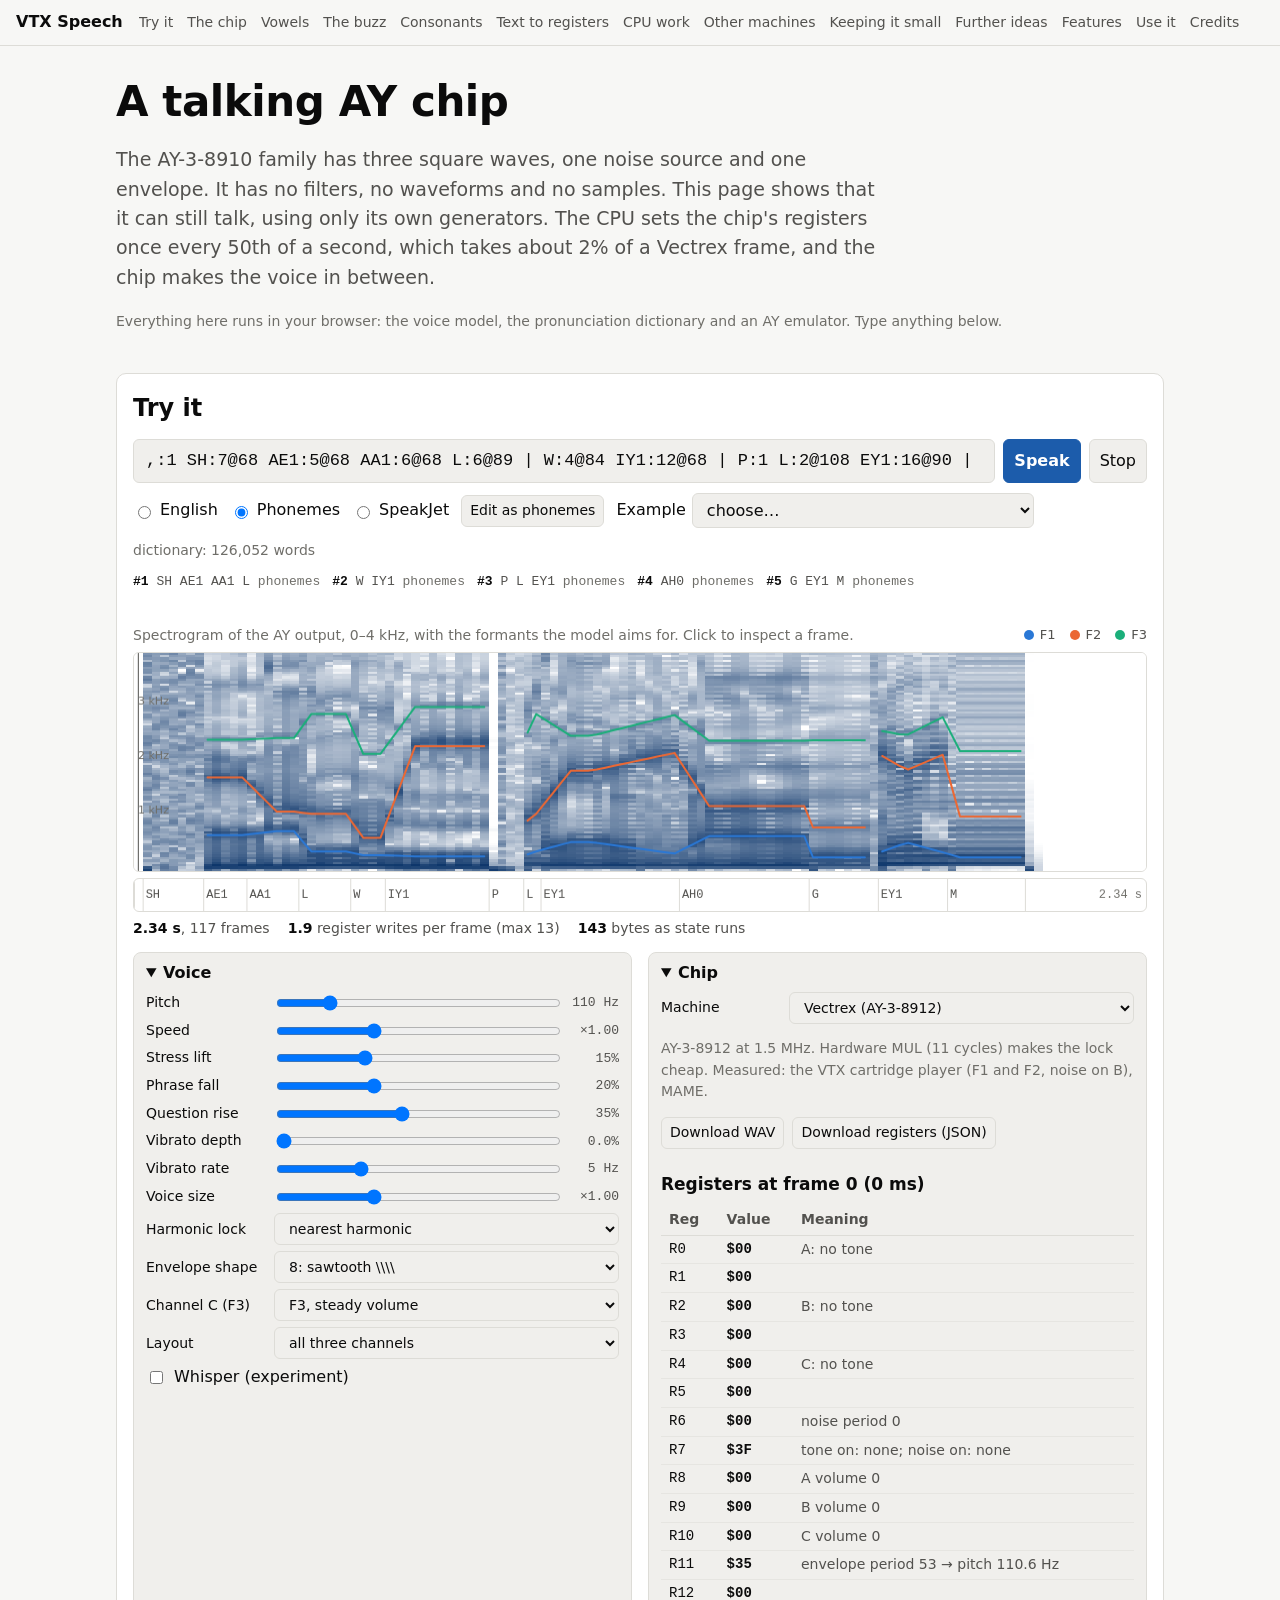
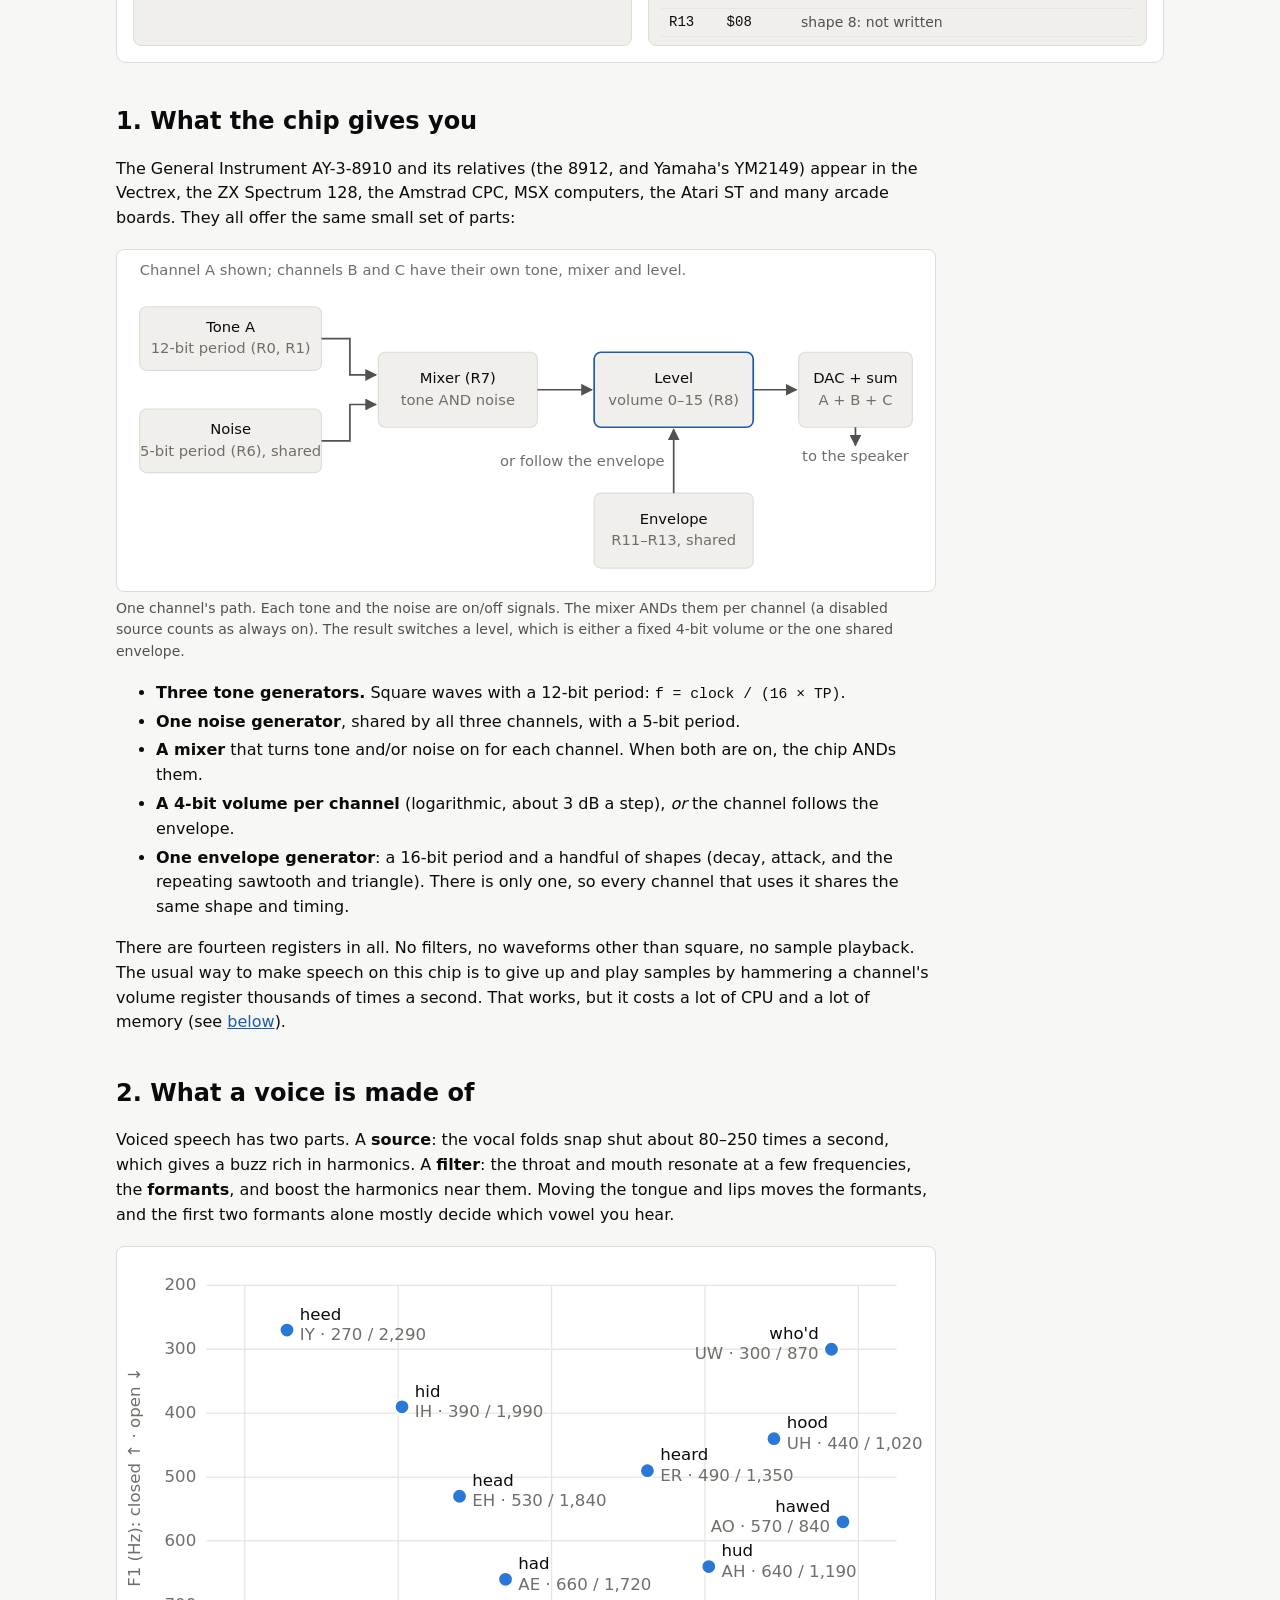
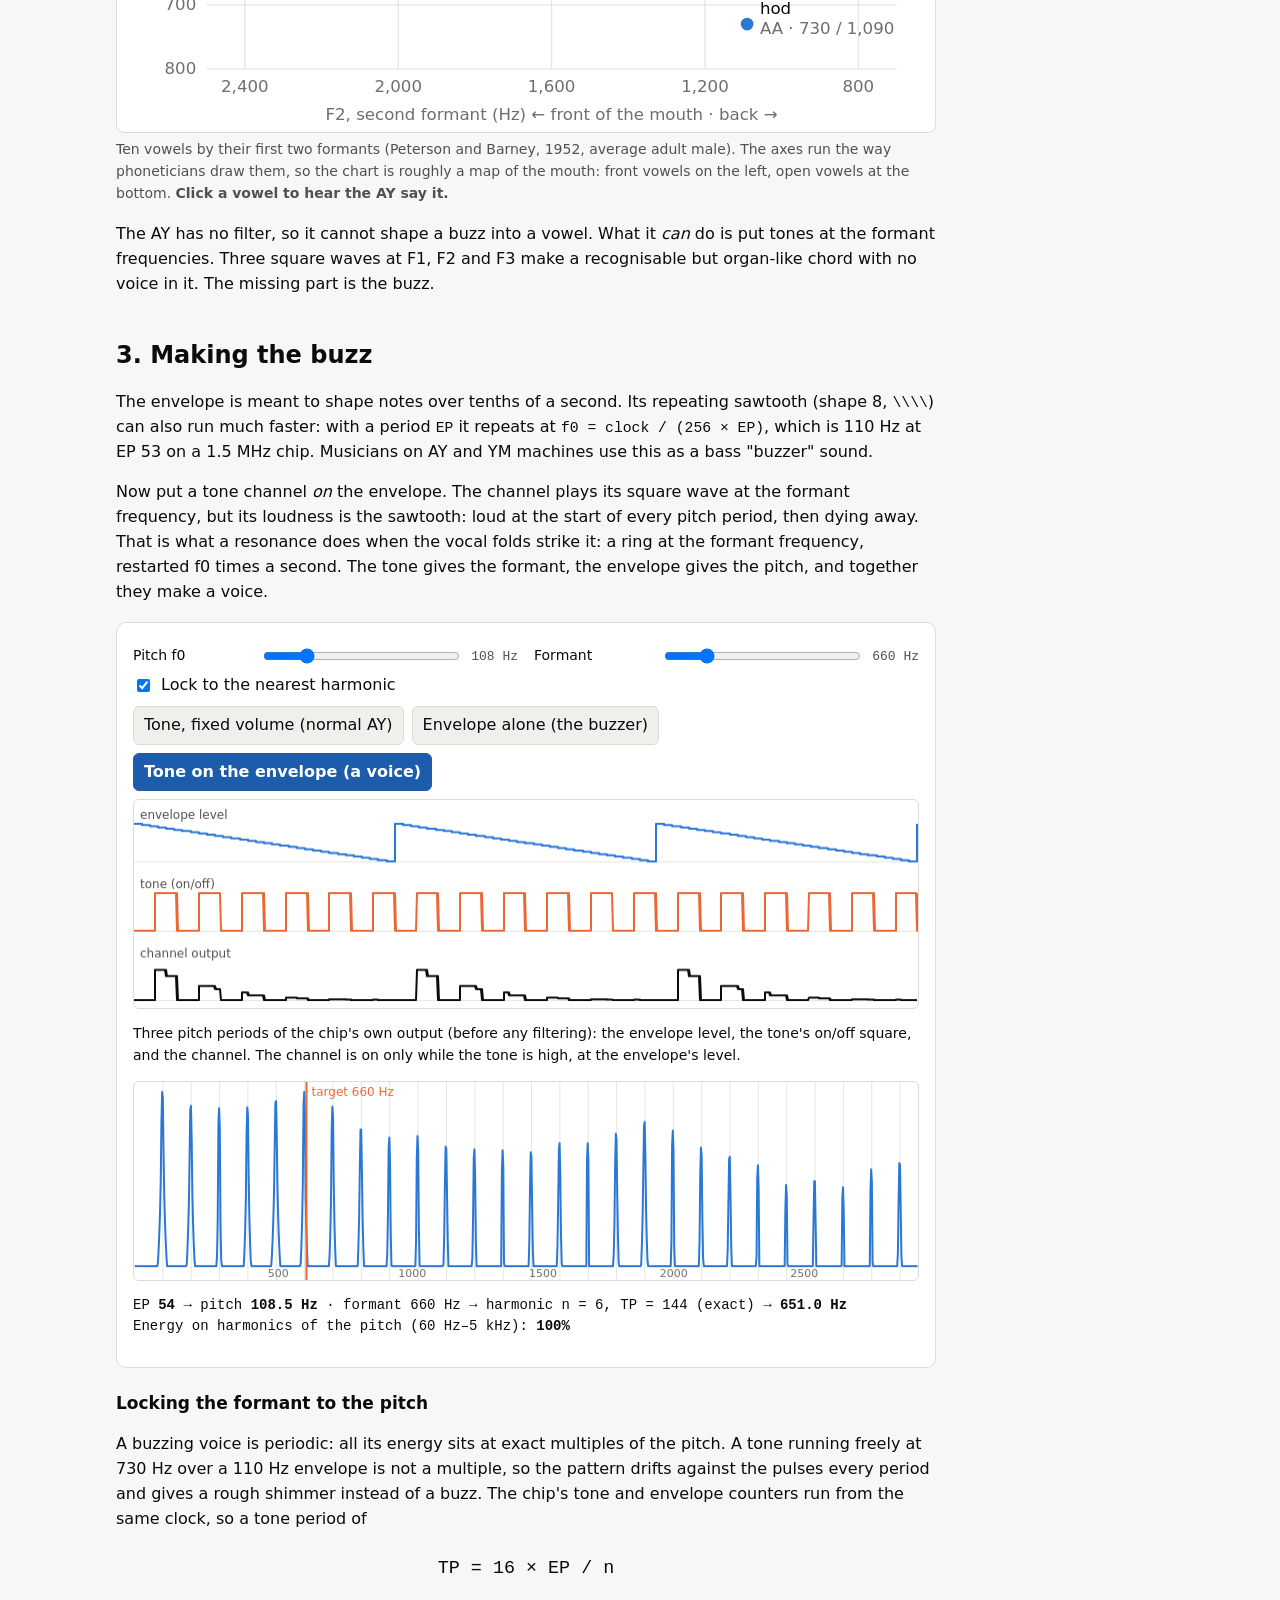
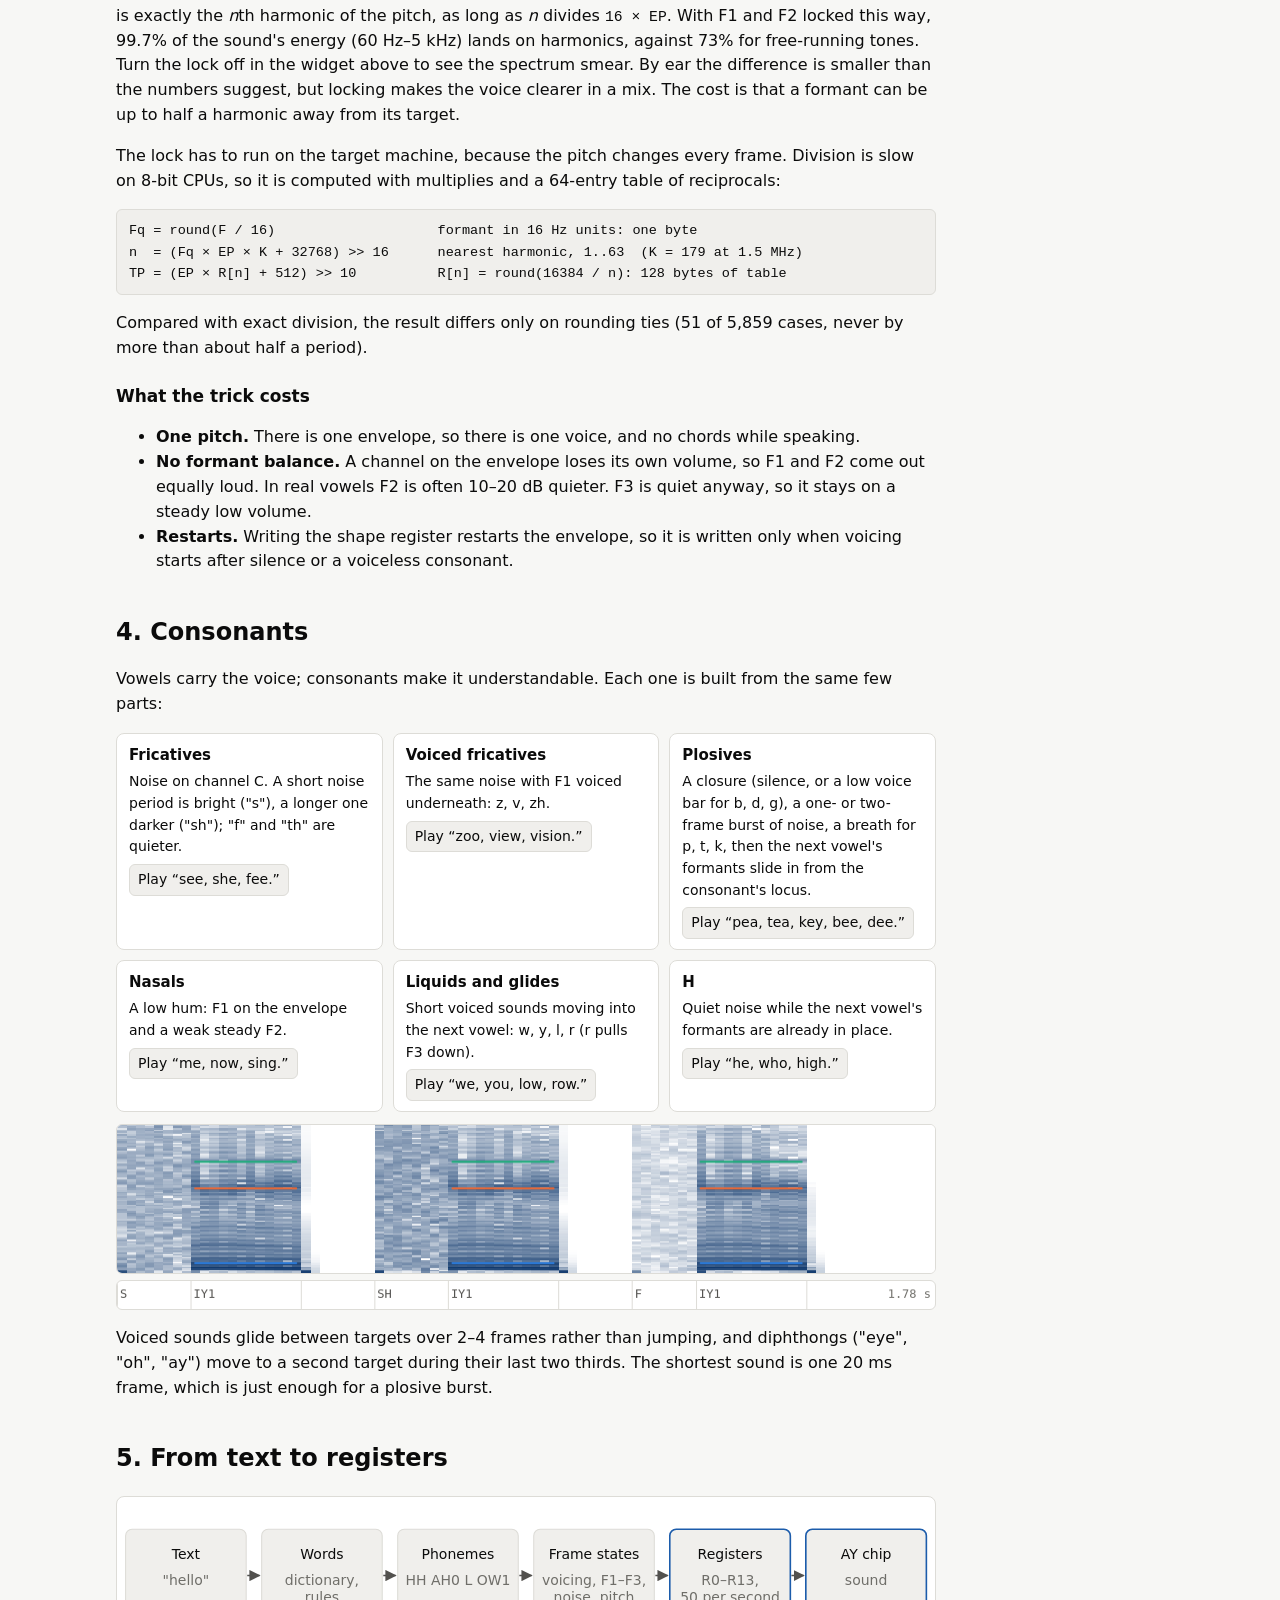
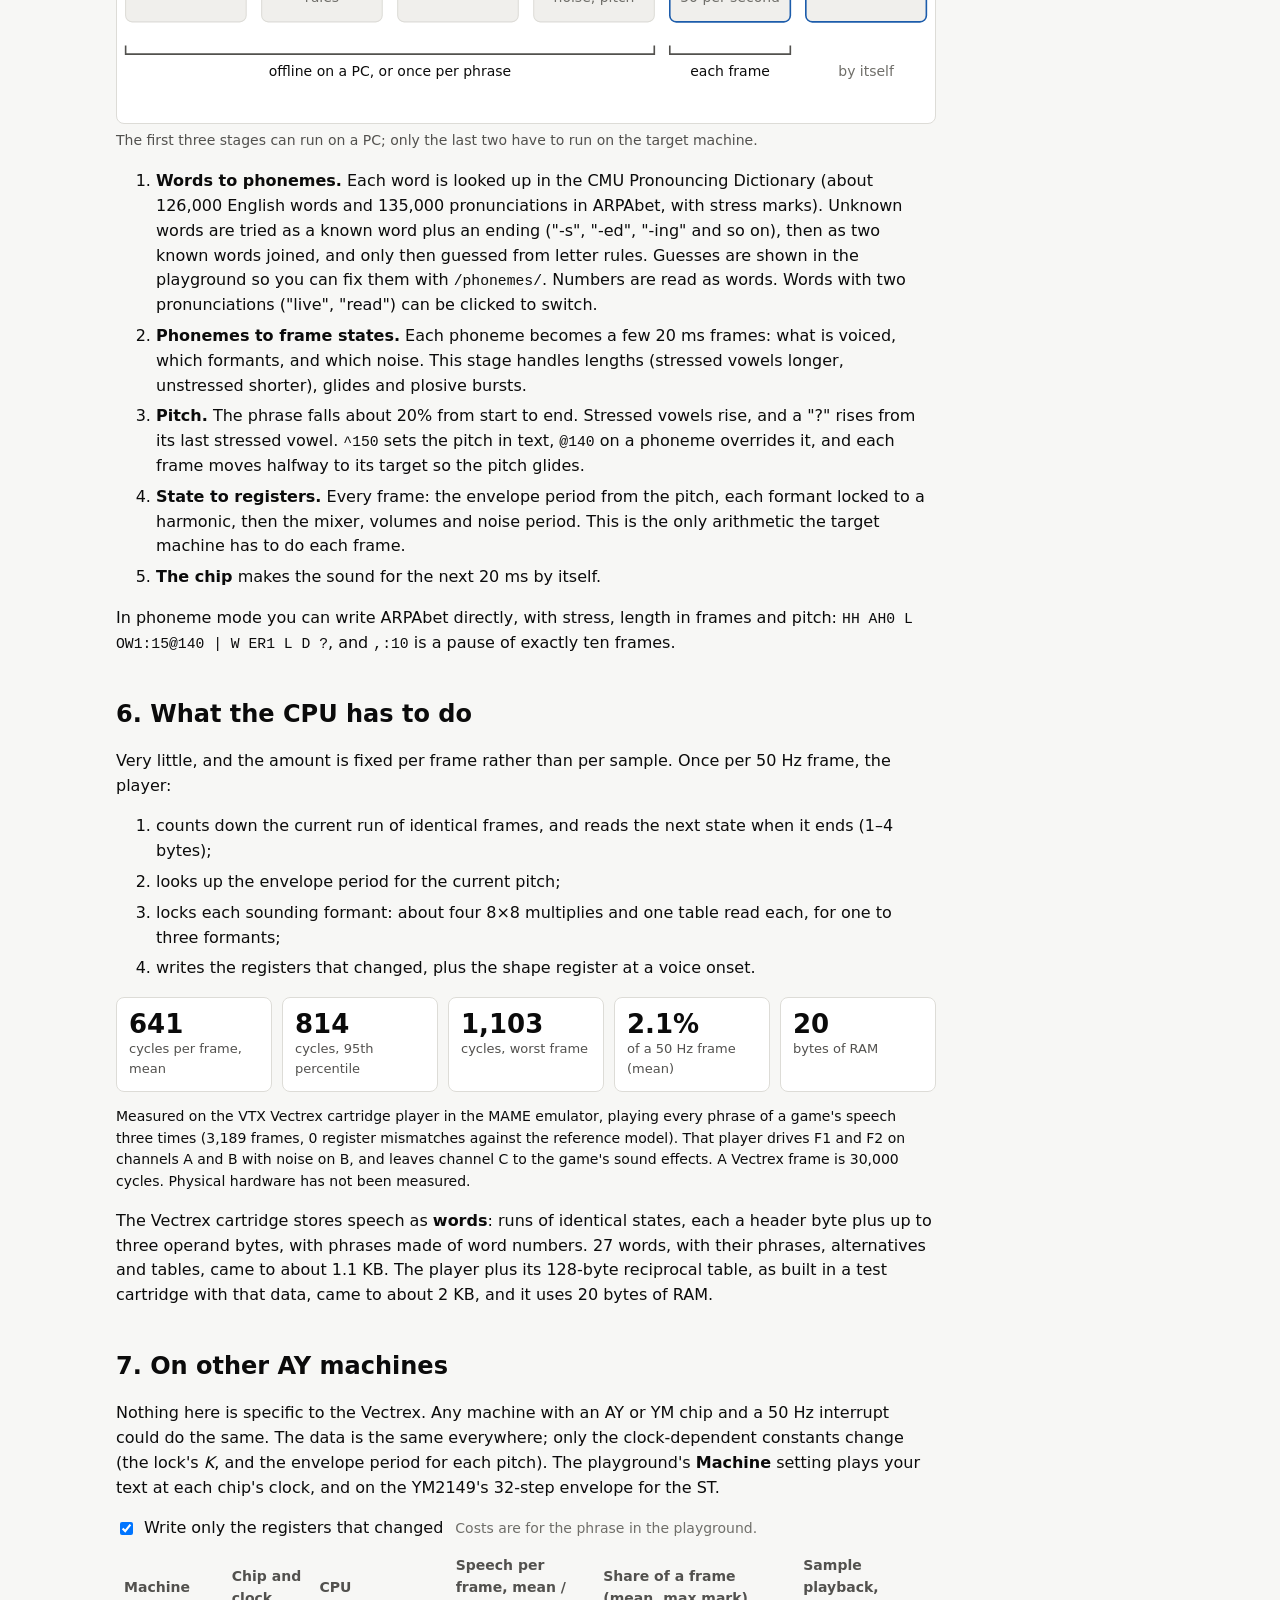
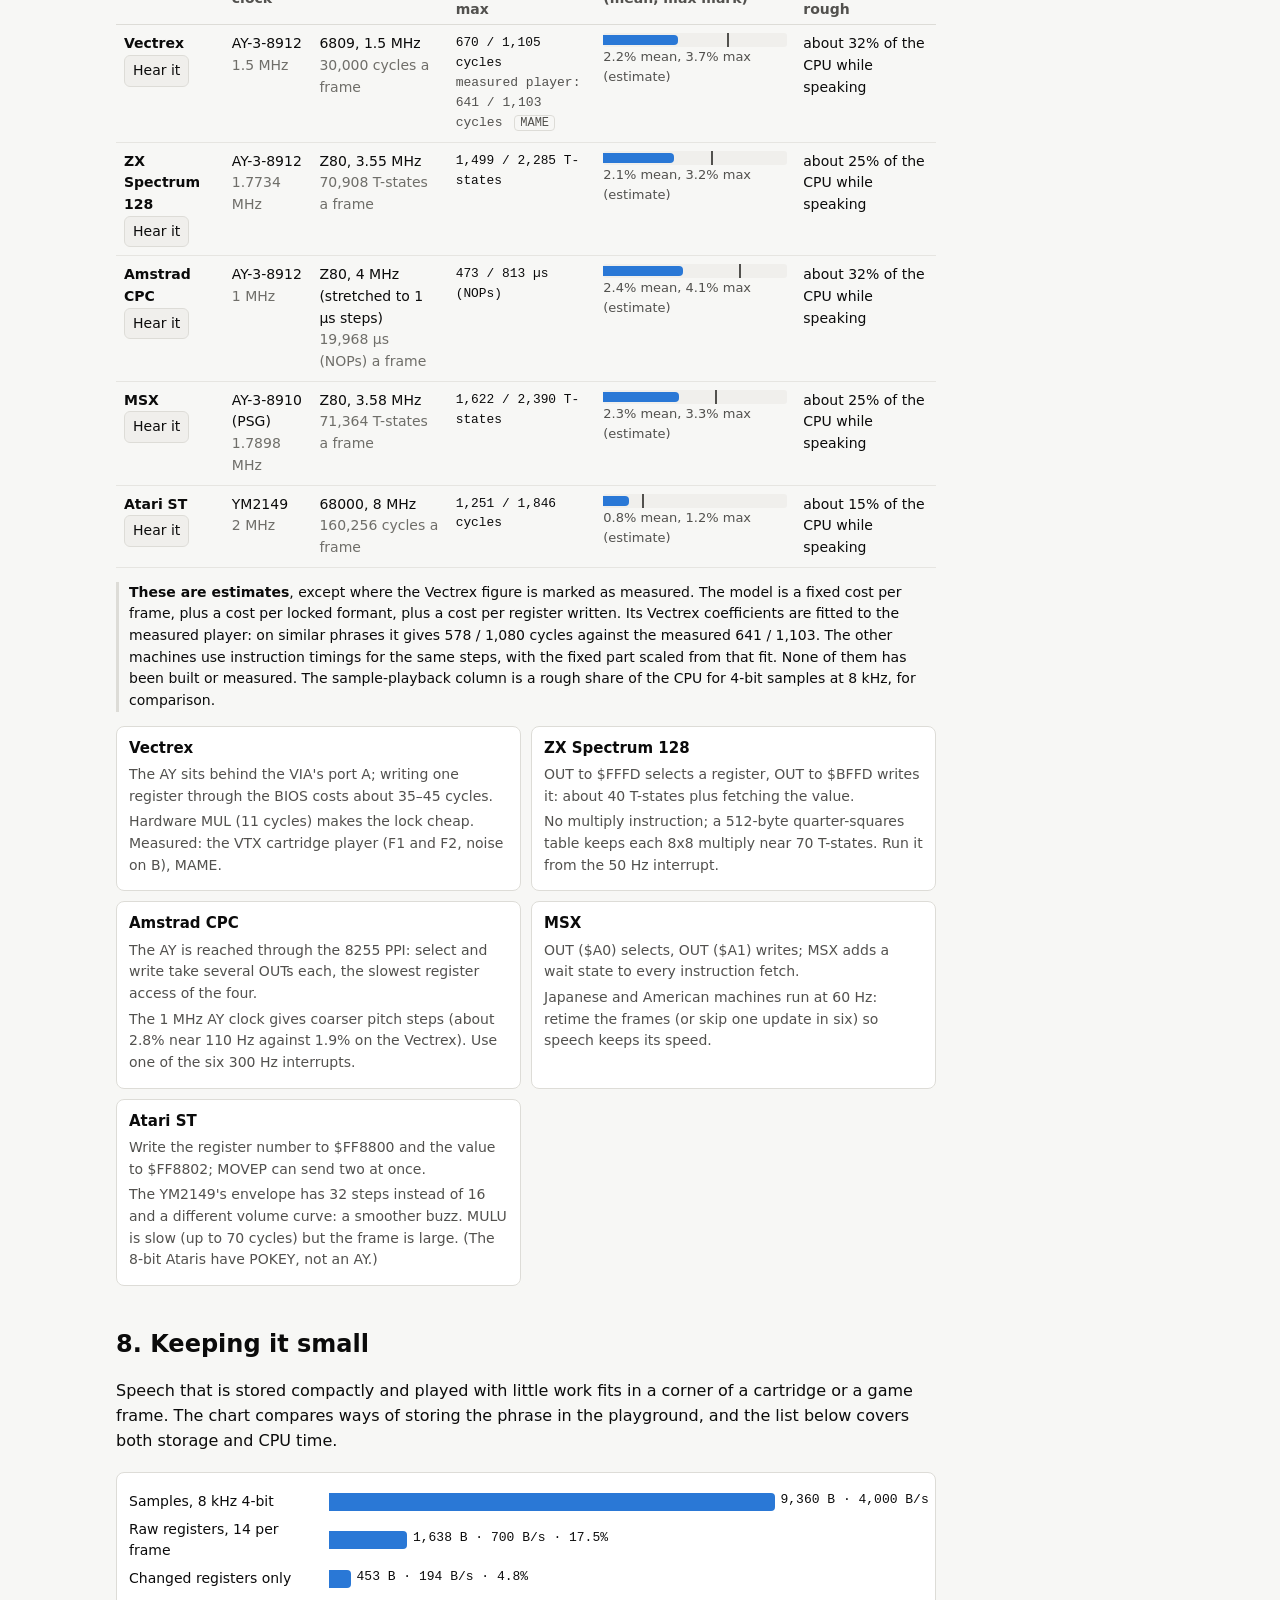
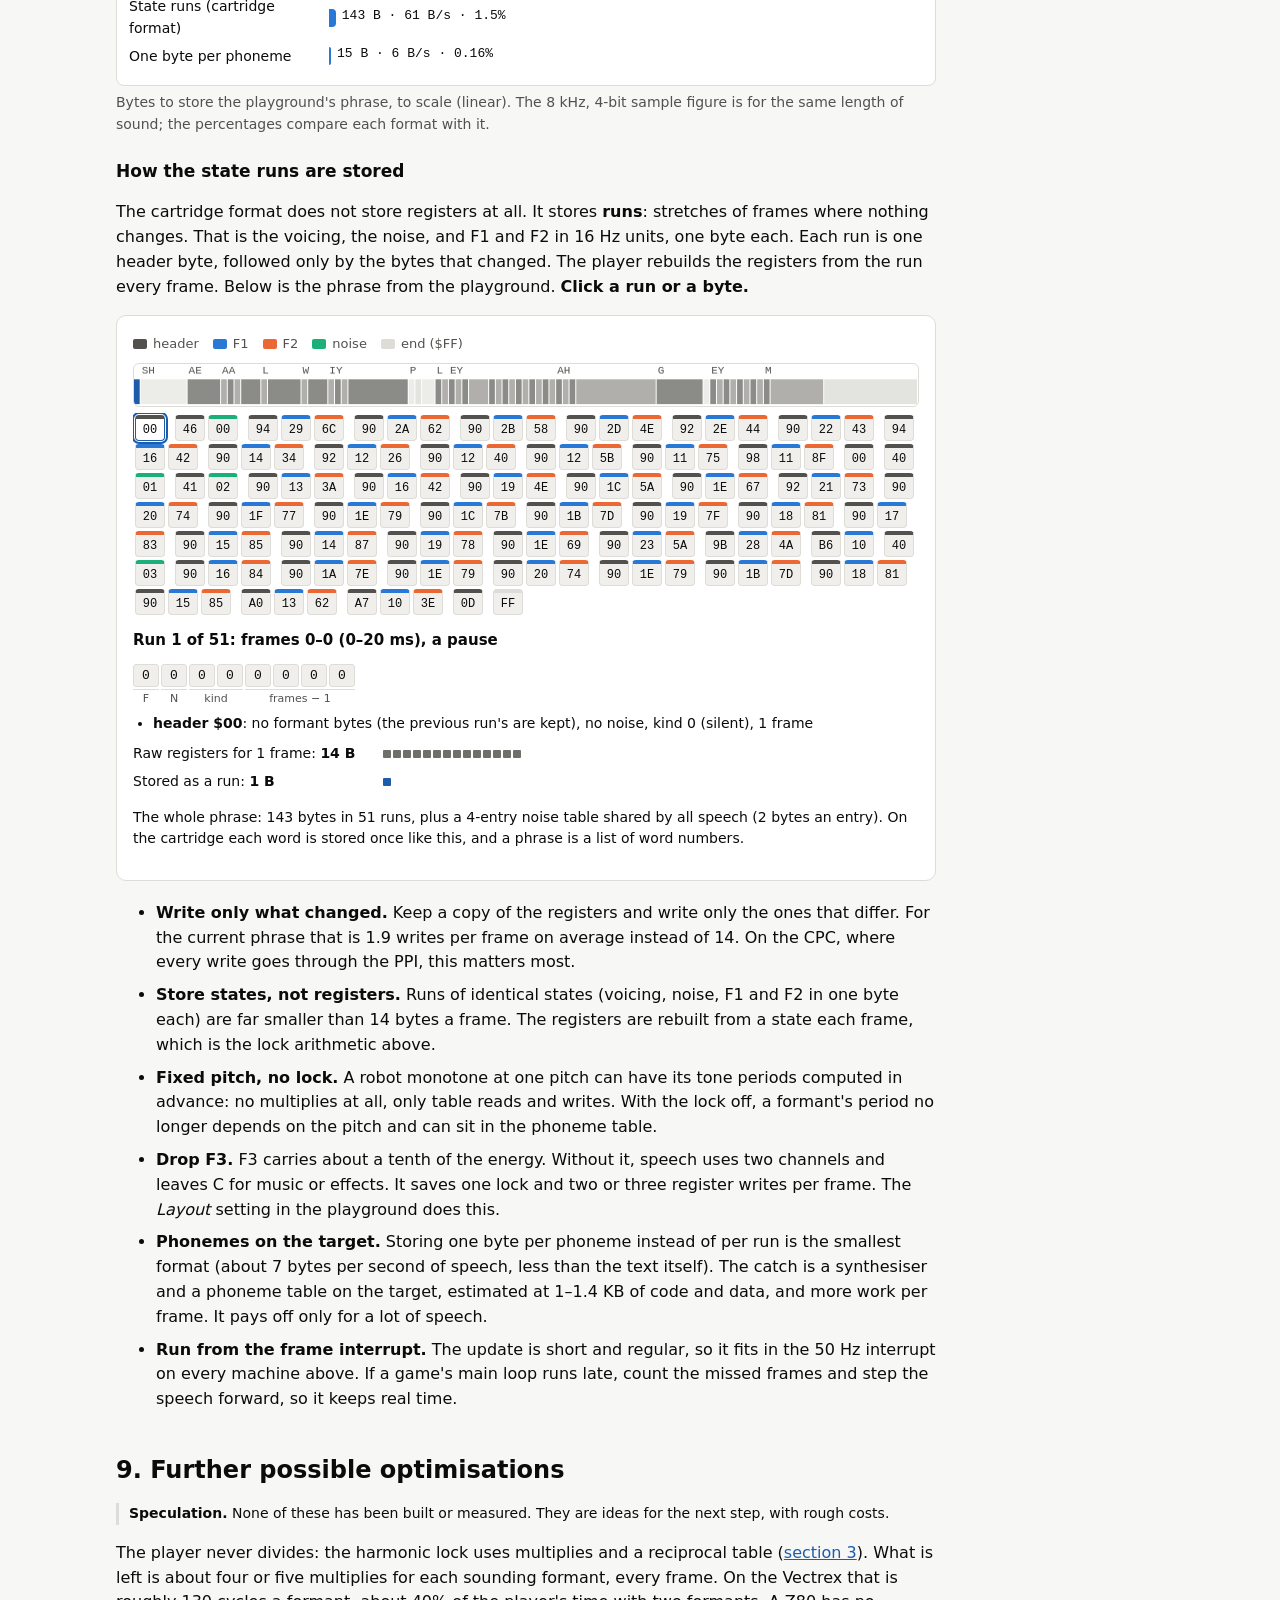
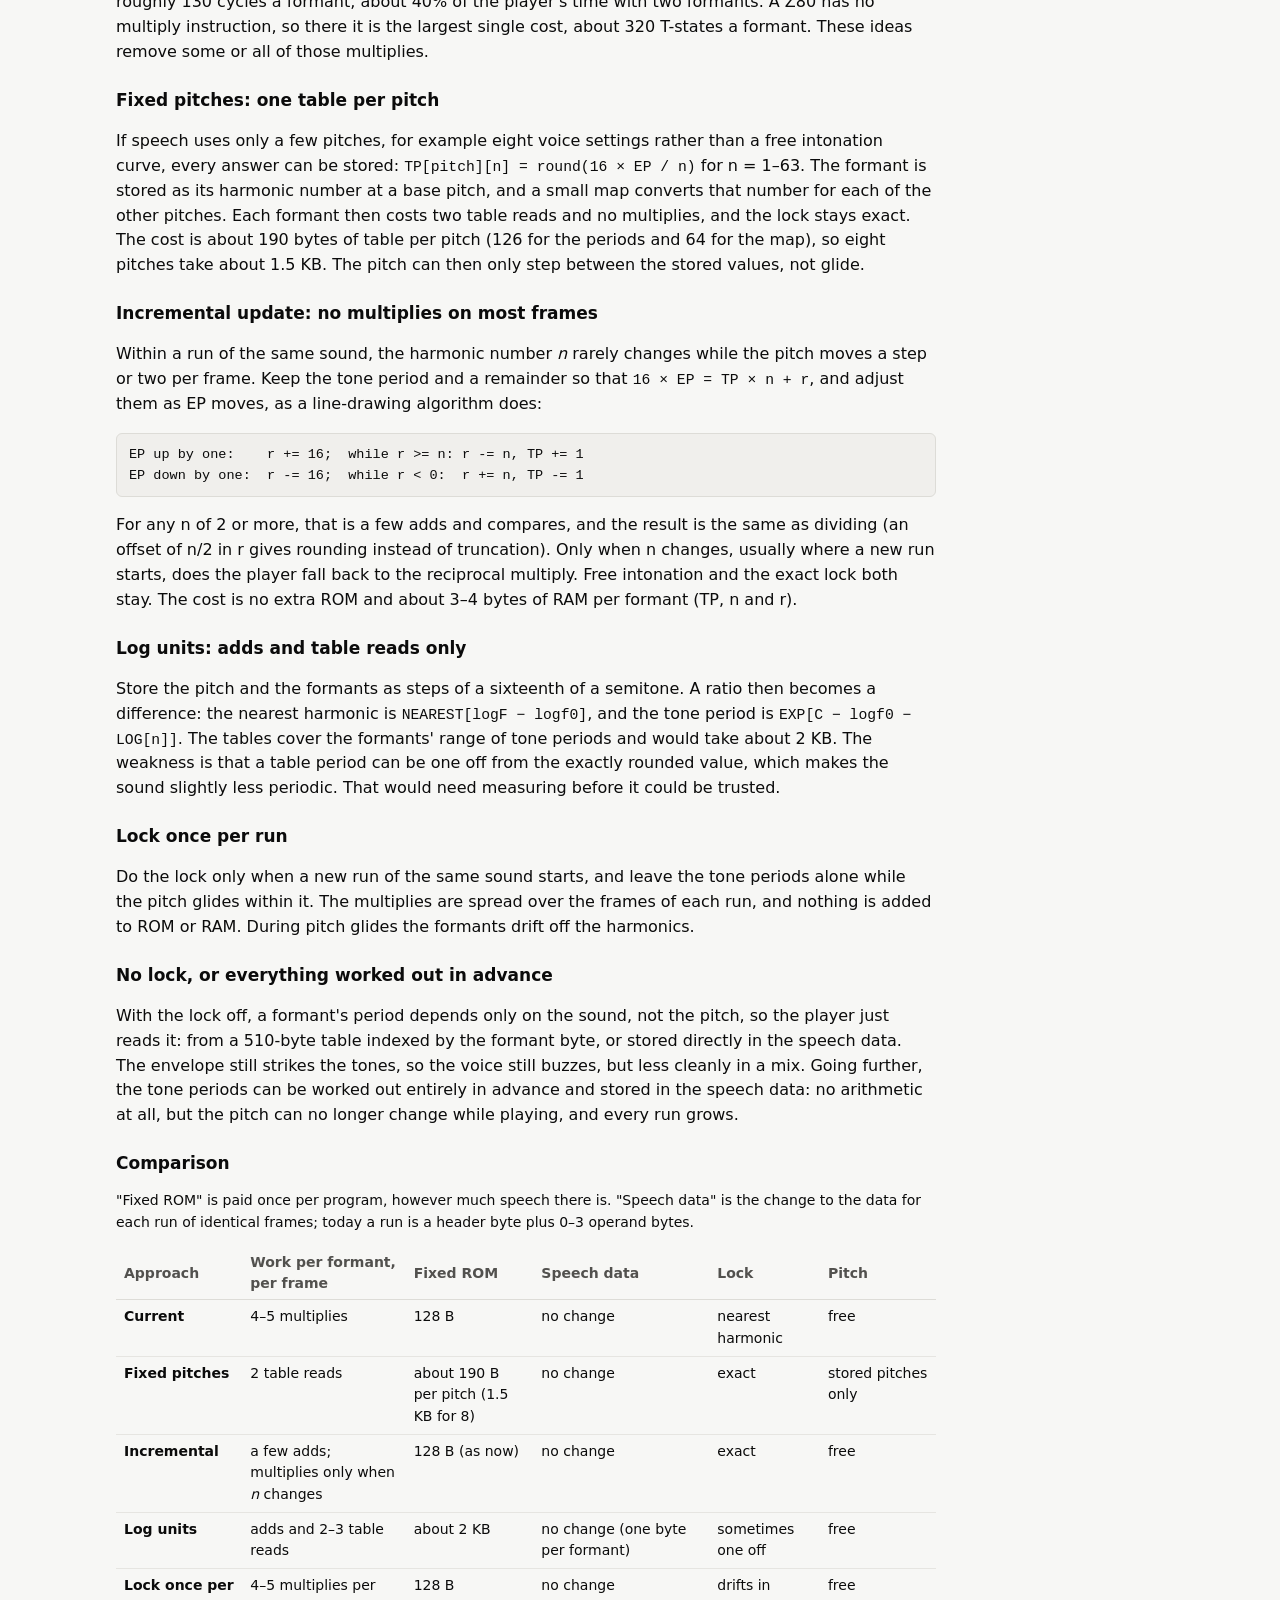
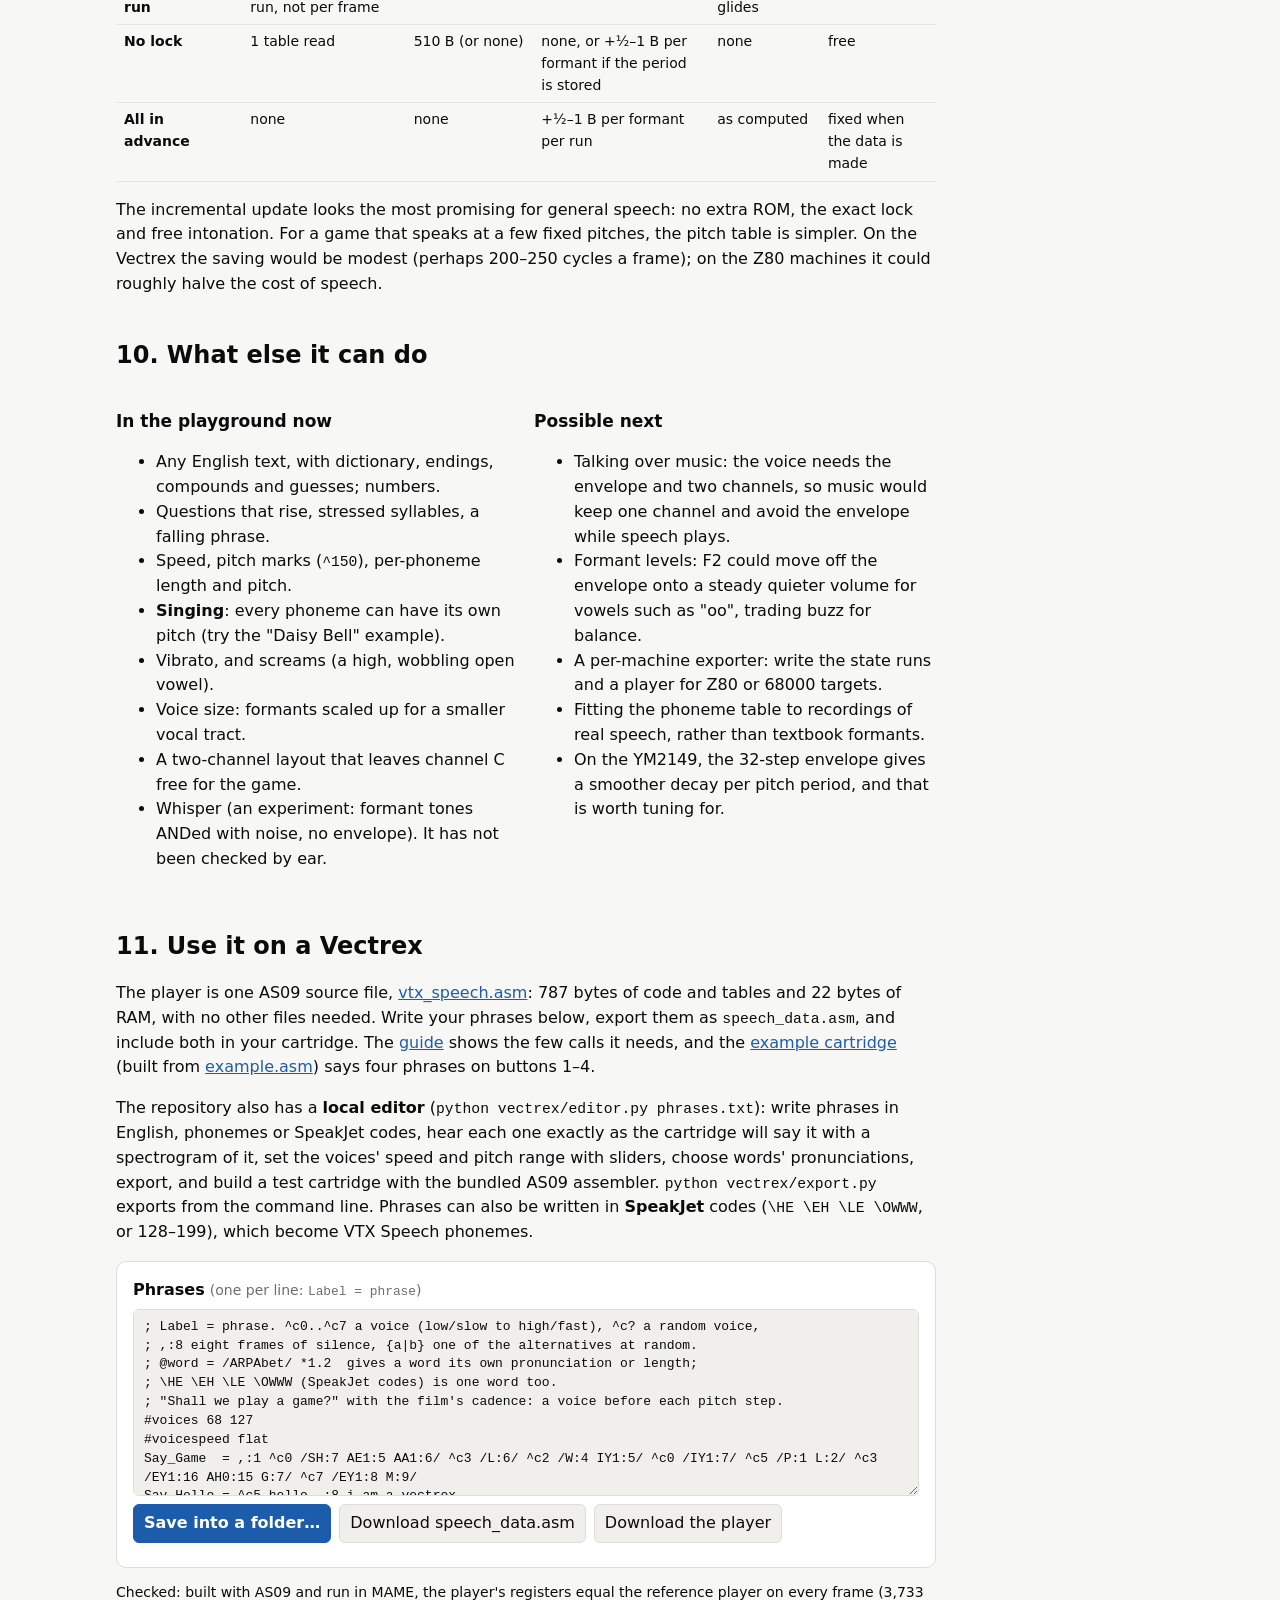
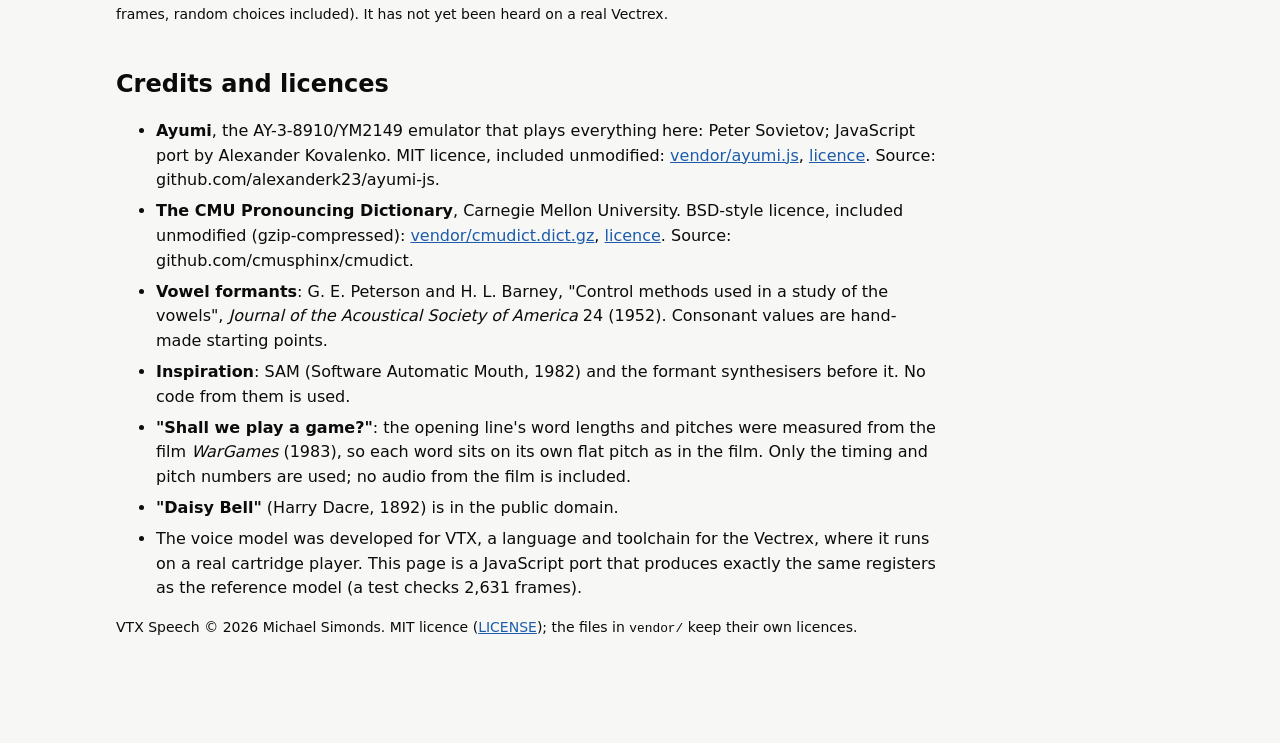
==== commit 4f8718ab: "Vectrex speech kit: AS09 player, exporter, editor, MAME check - vectrex/vtx_speech.asm: 787-byte AS0" ====
--- a/index.html
+++ b/index.html
@@ -23,6 +23,7 @@
     <a href="#small">Keeping it small</a>
     <a href="#further">Further ideas</a>
     <a href="#features">Features</a>
+    <a href="#vectrex">Use it</a>
     <a href="#credits">Credits</a>
   </nav>
 </header>
@@ -45,6 +46,7 @@
   <div class="row wrap">
     <label class="inline"><input type="radio" name="mode" value="text"> English</label>
     <label class="inline"><input type="radio" name="mode" value="phonemes" checked> Phonemes</label>
+    <label class="inline" title="SpeakJet allophone codes: \HE \EH \LE \OWWW, or numbers 128-199"><input type="radio" name="mode" value="speakjet"> SpeakJet</label>
     <button id="toPhonemes" class="small">Edit as phonemes</button>
     <label class="inline">Example
       <select id="preset">
@@ -342,6 +344,34 @@
   </div>
 </section>
 
+<!-- ===================================================== use it on a vectrex -->
+<section id="vectrex" class="prose">
+  <h2>11. Use it on a Vectrex</h2>
+  <p>The player is one AS09 source file, <a href="vectrex/vtx_speech.asm">vtx_speech.asm</a>: 787 bytes of code and tables and 22 bytes of RAM, with no other files needed. Write your phrases below, export them as <code>speech_data.asm</code>, and include both in your cartridge. The <a href="https://github.com/mikiex/vtx-speech/tree/main/vectrex">guide</a> shows the few calls it needs, and the <a href="vectrex/example/example.bin">example cartridge</a> (built from <a href="vectrex/example/example.asm">example.asm</a>) says four phrases on buttons 1–4.</p>
+  <p>The repository also has a <b>local editor</b> (<code>python vectrex/editor.py phrases.txt</code>): write phrases in English, phonemes or SpeakJet codes, hear each one exactly as the cartridge will say it with a spectrogram of it, set the voices' speed and pitch range with sliders, choose words' pronunciations, export, and build a test cartridge with the bundled AS09 assembler. <code>python vectrex/export.py</code> exports from the command line. Phrases can also be written in <b>SpeakJet</b> codes (<code>\HE \EH \LE \OWWW</code>, or 128–199), which become VTX Speech phonemes.</p>
+  <div class="panel">
+    <label for="vxPhrases"><b>Phrases</b> <span class="dim">(one per line: <code>Label = phrase</code>)</span></label>
+    <textarea id="vxPhrases" rows="9" spellcheck="false">; Label = phrase. ^c0..^c7 a voice (low/slow to high/fast), ^c? a random voice,
+; ,:8 eight frames of silence, {a|b} one of the alternatives at random.
+; @word = /ARPAbet/ *1.2  gives a word its own pronunciation or length;
+; \HE \EH \LE \OWWW (SpeakJet codes) is one word too.
+; "Shall we play a game?" with the film's cadence: a voice before each pitch step.
+#voices 68 127
+#voicespeed flat
+Say_Game  = ,:1 ^c0 /SH:7 AE1:5 AA1:6/ ^c3 /L:6/ ^c2 /W:4 IY1:5/ ^c0 /IY1:7/ ^c5 /P:1 L:2/ ^c3 /EY1:16 AH0:15 G:7/ ^c7 /EY1:8 M:9/
+Say_Hello = ^c5 hello ,:8 i am a vectrex
+Say_Alert = ^c3 intruder alert ,:6 intruder alert
+Say_Taunt = ^c? {get|kill|destroy} {the humanoid|the intruder|it}</textarea>
+    <div class="buttons">
+      <button id="vxFolder" class="primary" hidden title="Choose your game's folder: speech_data.asm and the player vtx_speech.asm are written there (Chrome and Edge)">Save into a folder…</button>
+      <button id="vxExport">Download speech_data.asm</button>
+      <a class="button-link" href="vectrex/vtx_speech.asm" download>Download the player</a>
+    </div>
+    <div id="vxResult" class="readout" aria-live="polite"></div>
+  </div>
+  <p class="dim">Checked: built with AS09 and run in MAME, the player's registers equal the reference player on every frame (3,733 frames, random choices included). It has not yet been heard on a real Vectrex.</p>
+</section>
+
 <!-- ===================================================== credits -->
 <section id="credits" class="prose">
   <h2>Credits and licences</h2>
@@ -362,6 +392,7 @@
 <script src="js/speech.js"></script>
 <script src="js/render.js"></script>
 <script src="js/machines.js"></script>
+<script src="js/vectrex_export.js"></script>
 <script src="js/app.js"></script>
 </body>
 </html>
--- a/css/site.css
+++ b/css/site.css
@@ -204,3 +204,8 @@
 .cells.raw { display: grid; grid-template-columns: repeat(14, 8px); gap: 2px; max-width: none; }
 .cells i { display: block; width: 8px; height: 8px; border-radius: 1px; background: var(--muted); }
 .cells.stored i { background: var(--accent); }
+
+/* Vectrex export */
+#vxPhrases { display: block; width: 100%; margin: 6px 0; font: 13px/1.45 ui-monospace, Consolas, monospace; background: var(--surface-2); color: var(--text); border: 1px solid var(--line); border-radius: 6px; padding: 8px 10px; }
+.button-link { display: inline-flex; align-items: center; padding: 6px 10px; border: 1px solid var(--line); border-radius: 6px; background: var(--surface-2); color: var(--text); text-decoration: none; }
+.button-link:hover { border-color: var(--accent); }
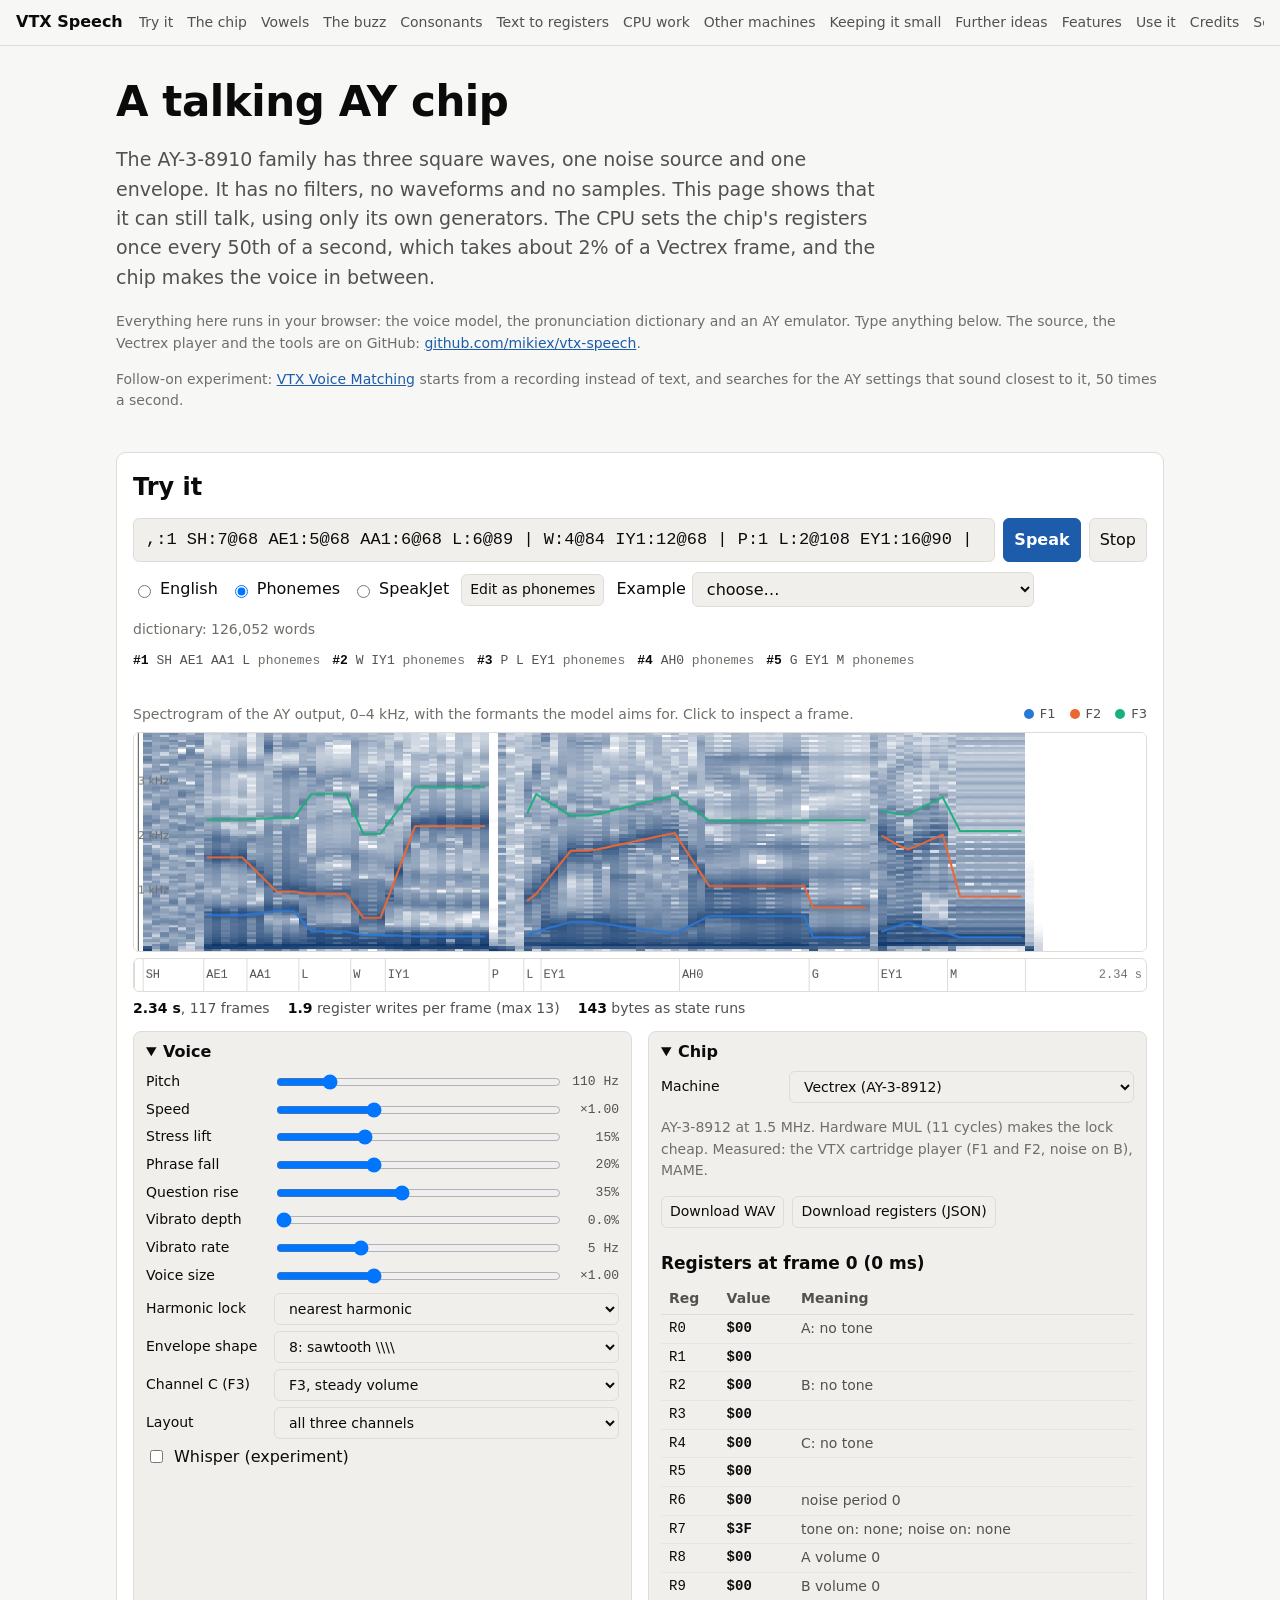
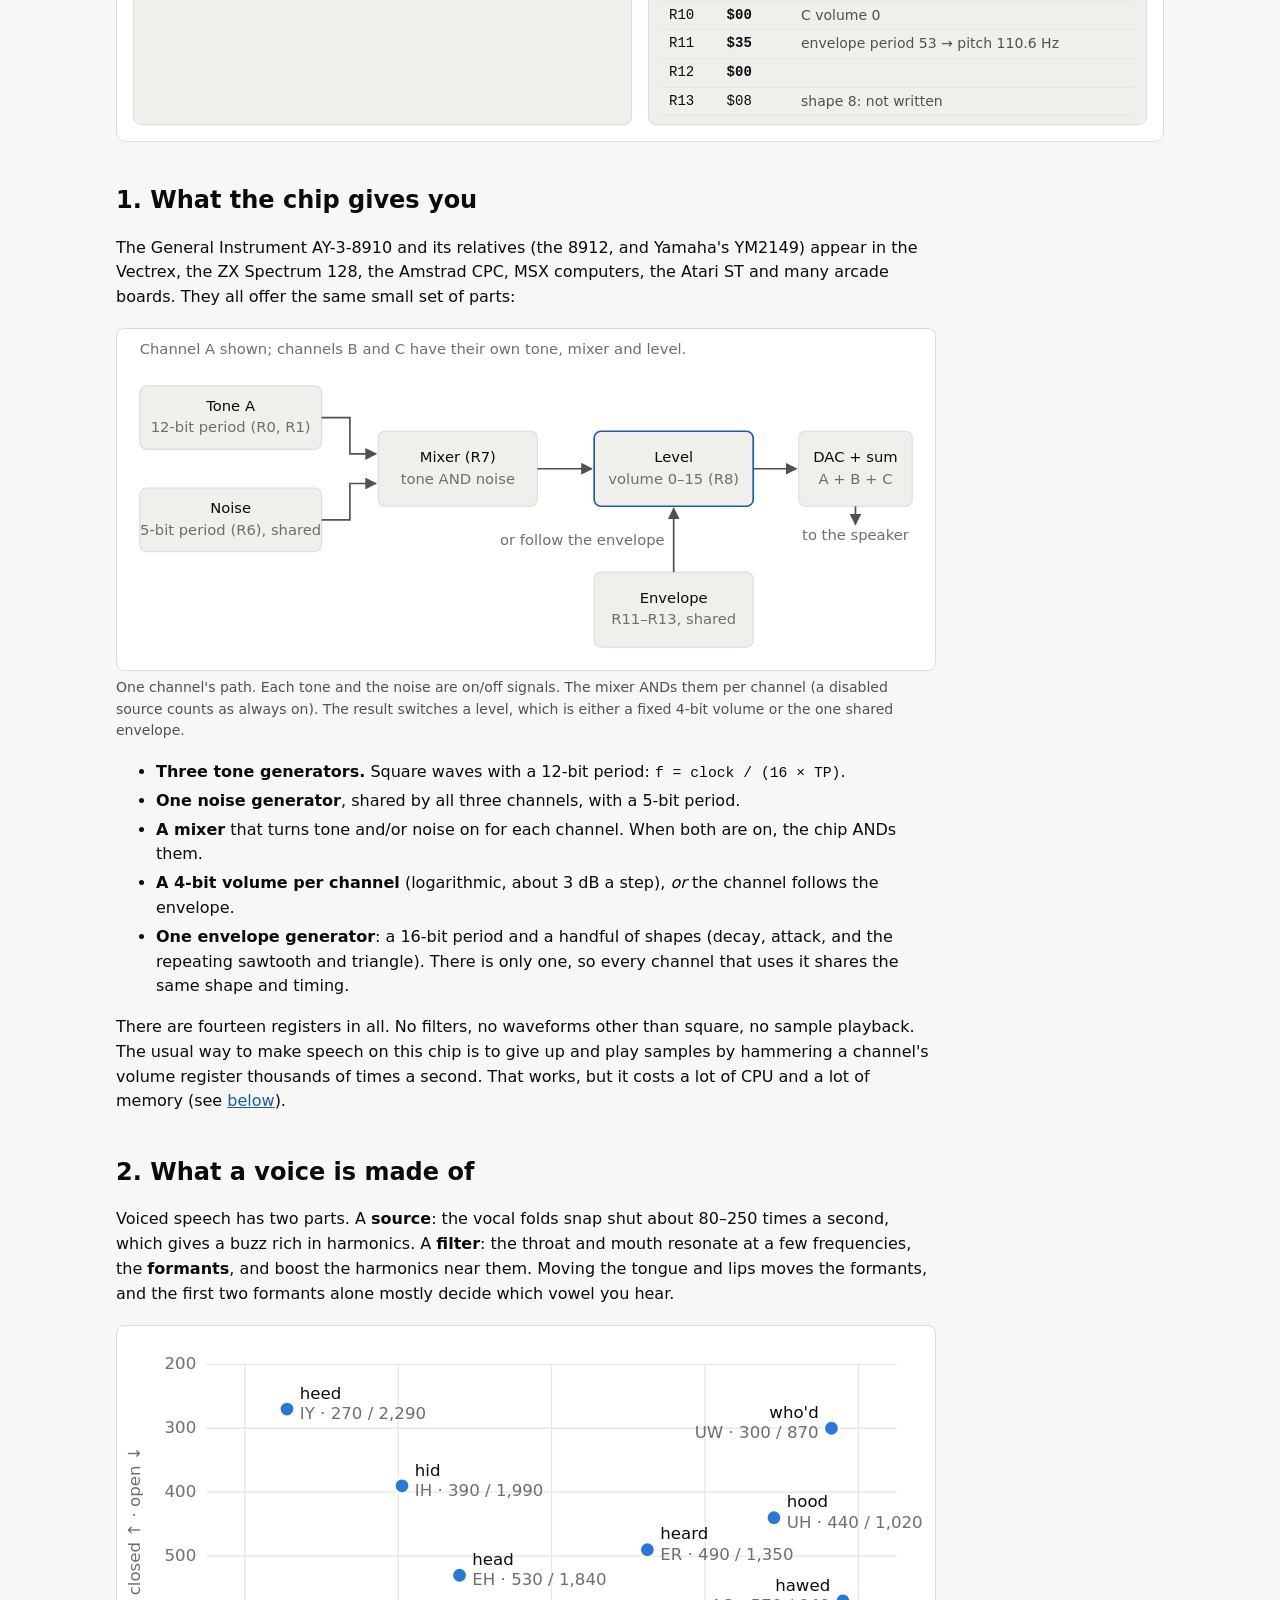
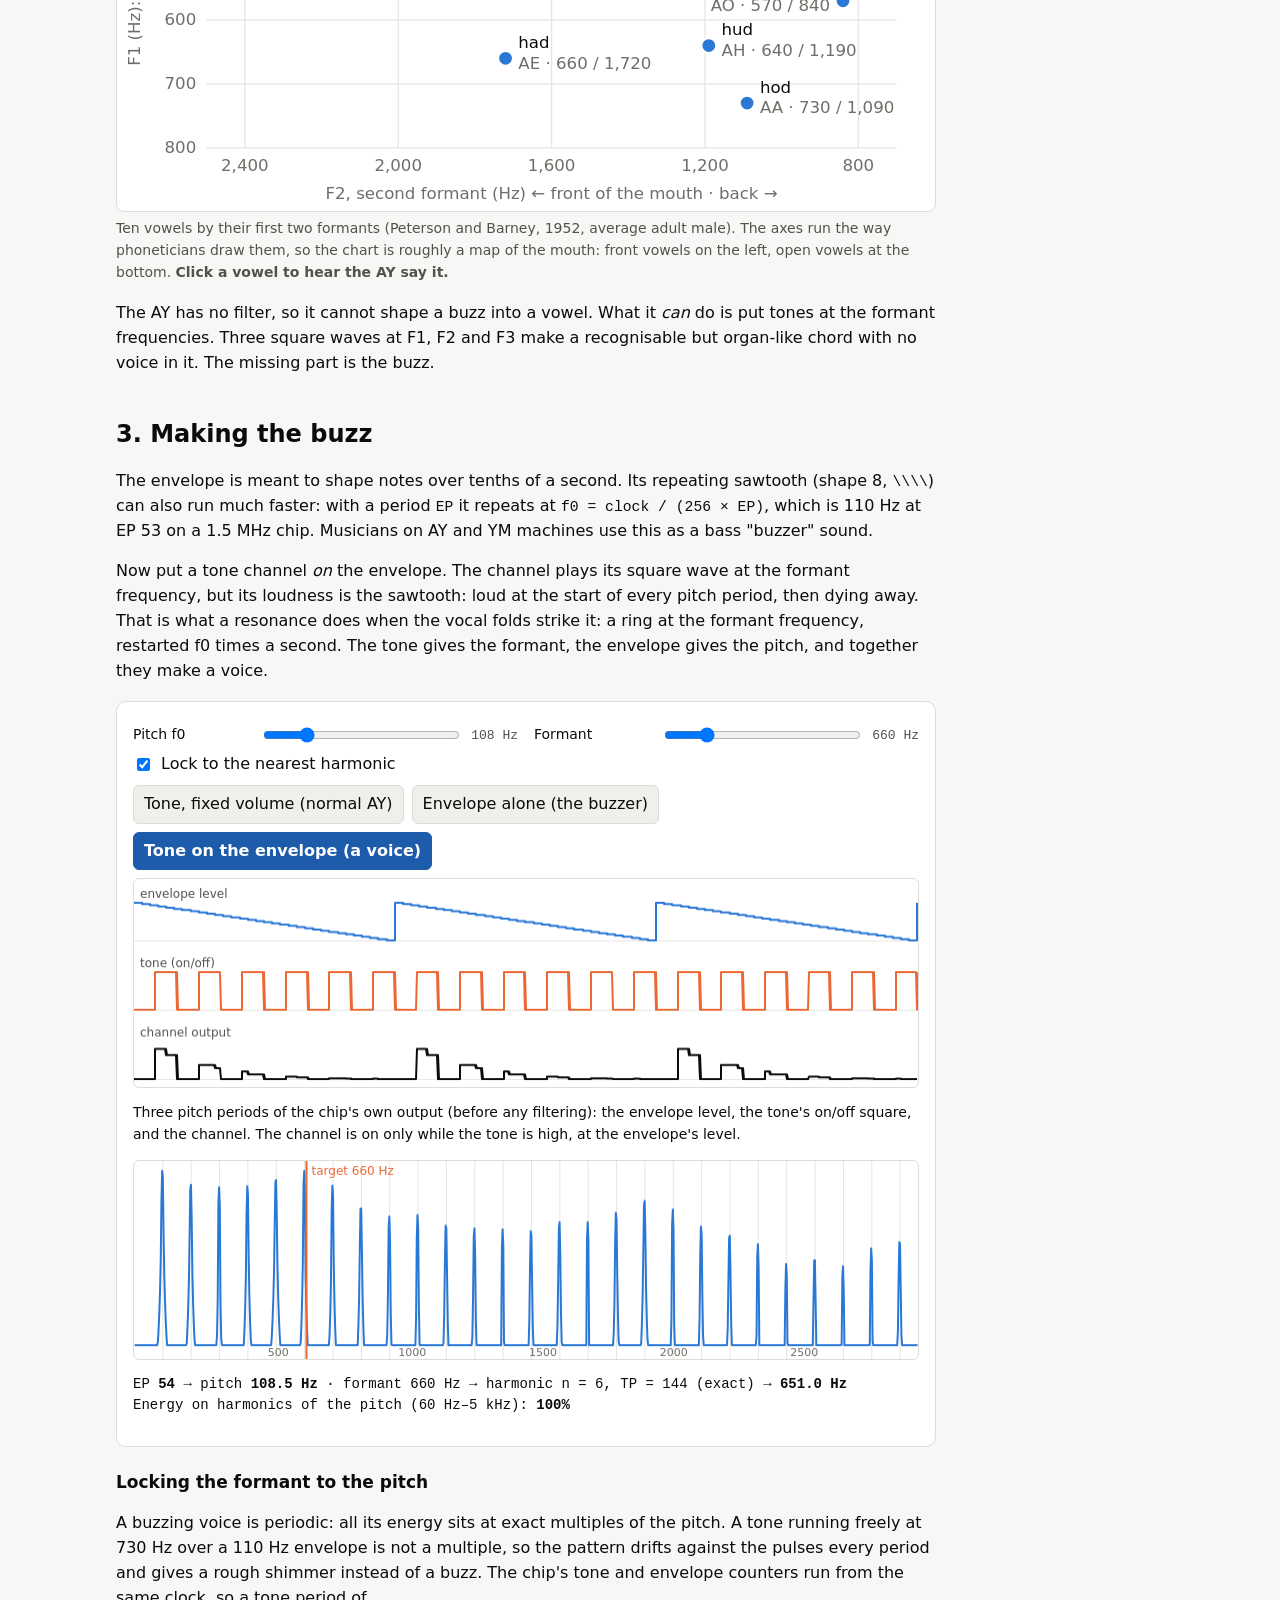
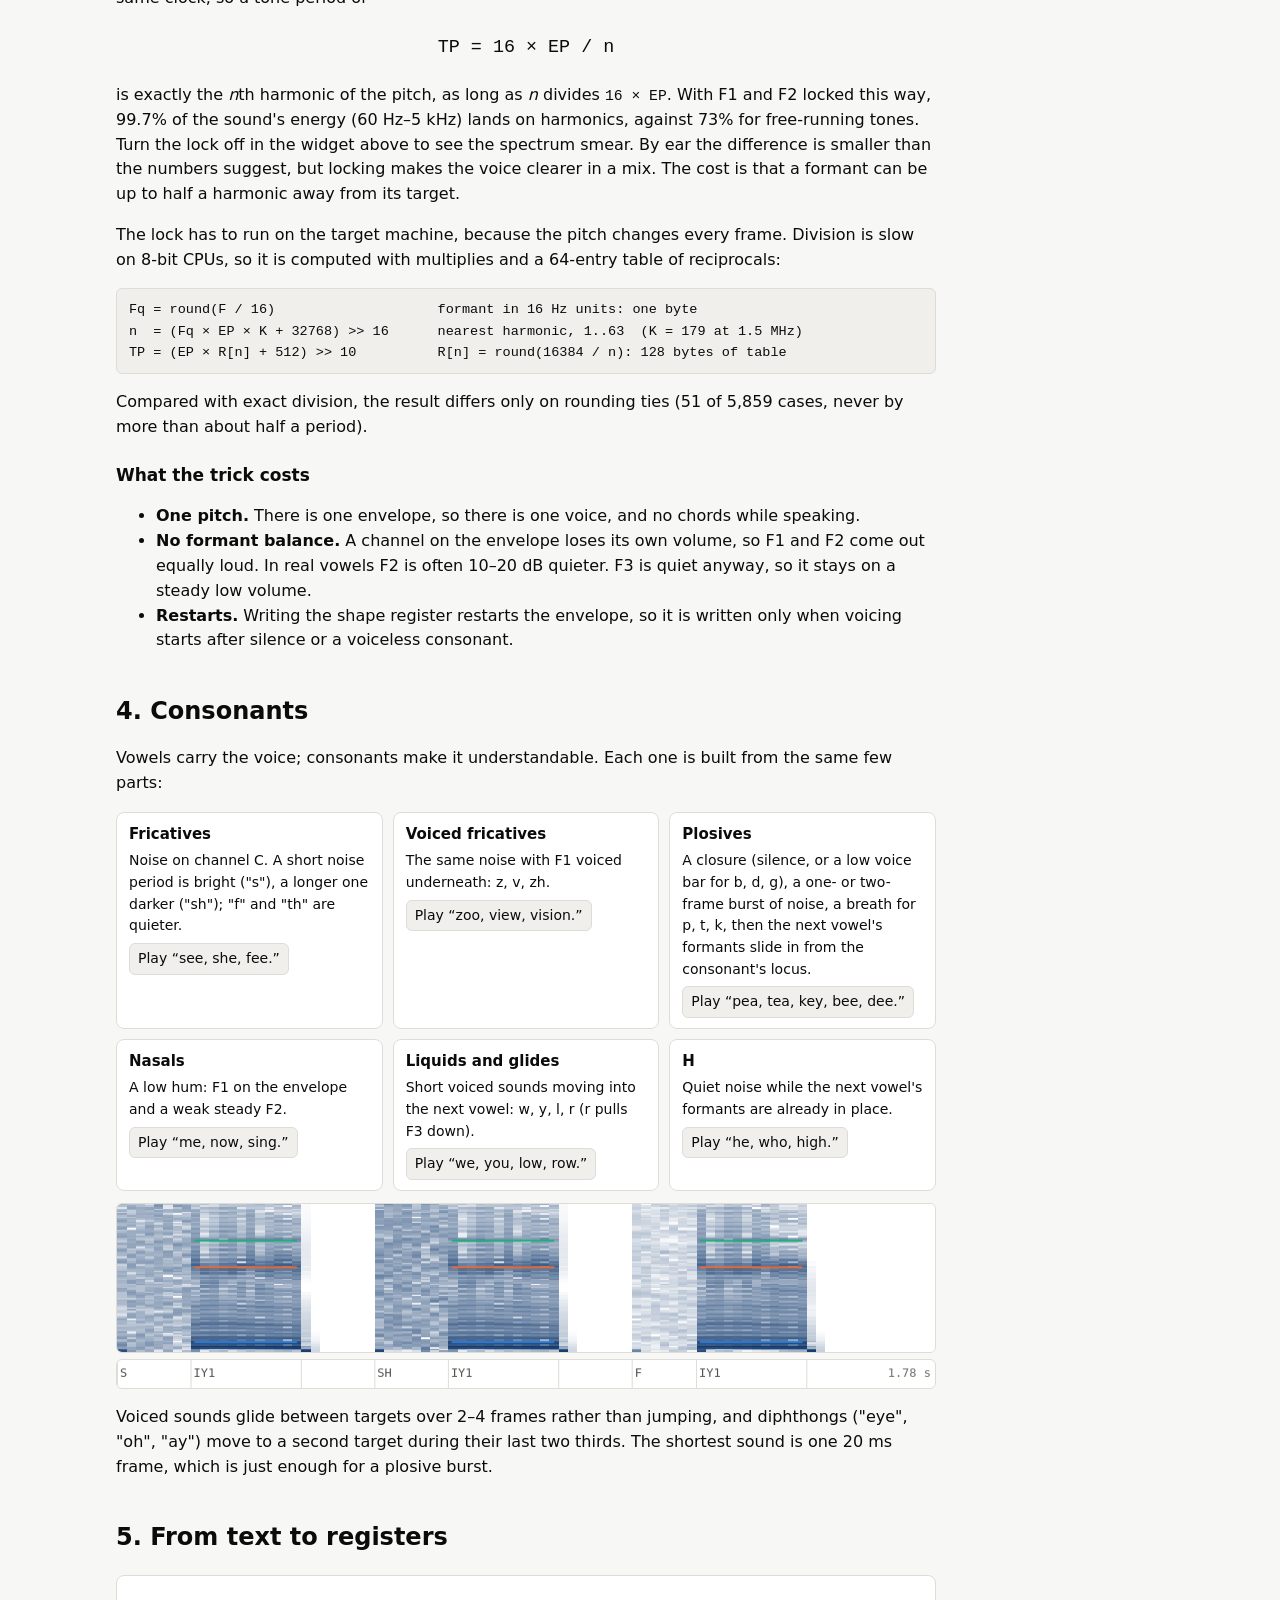
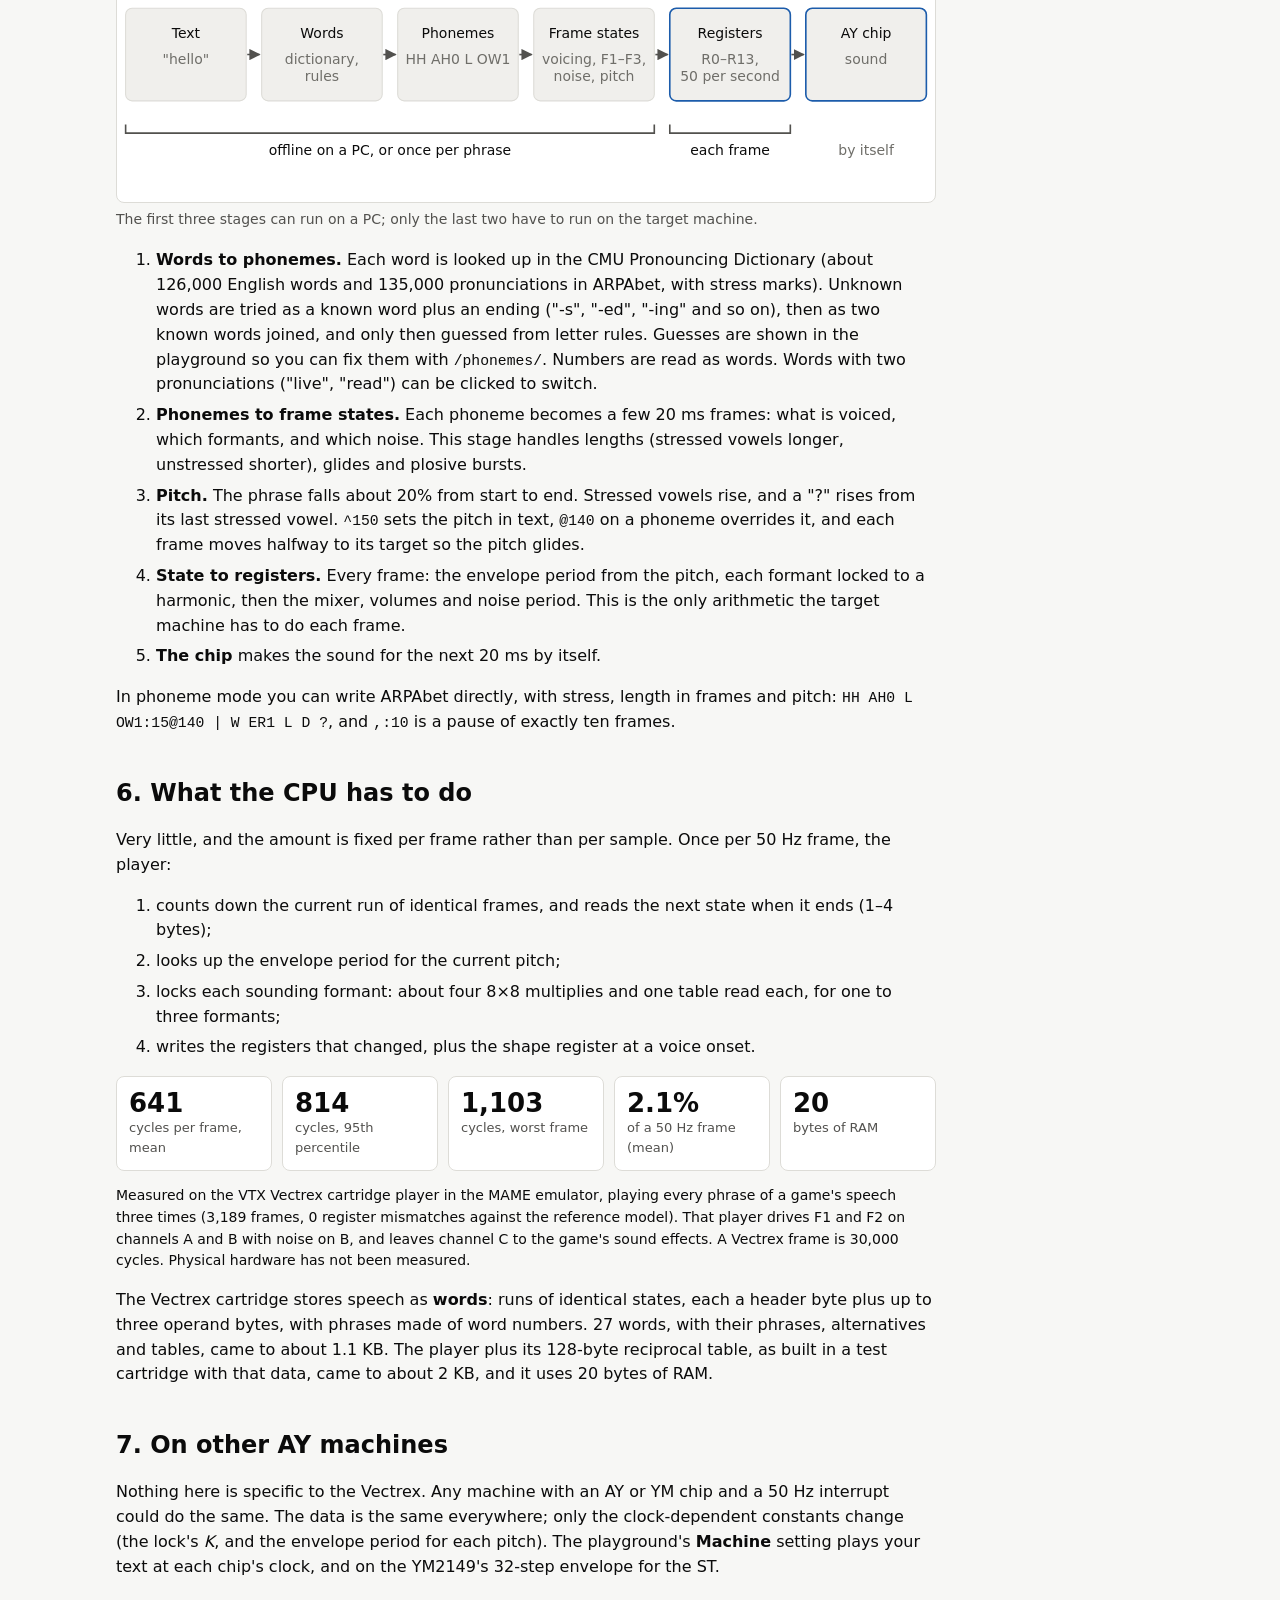
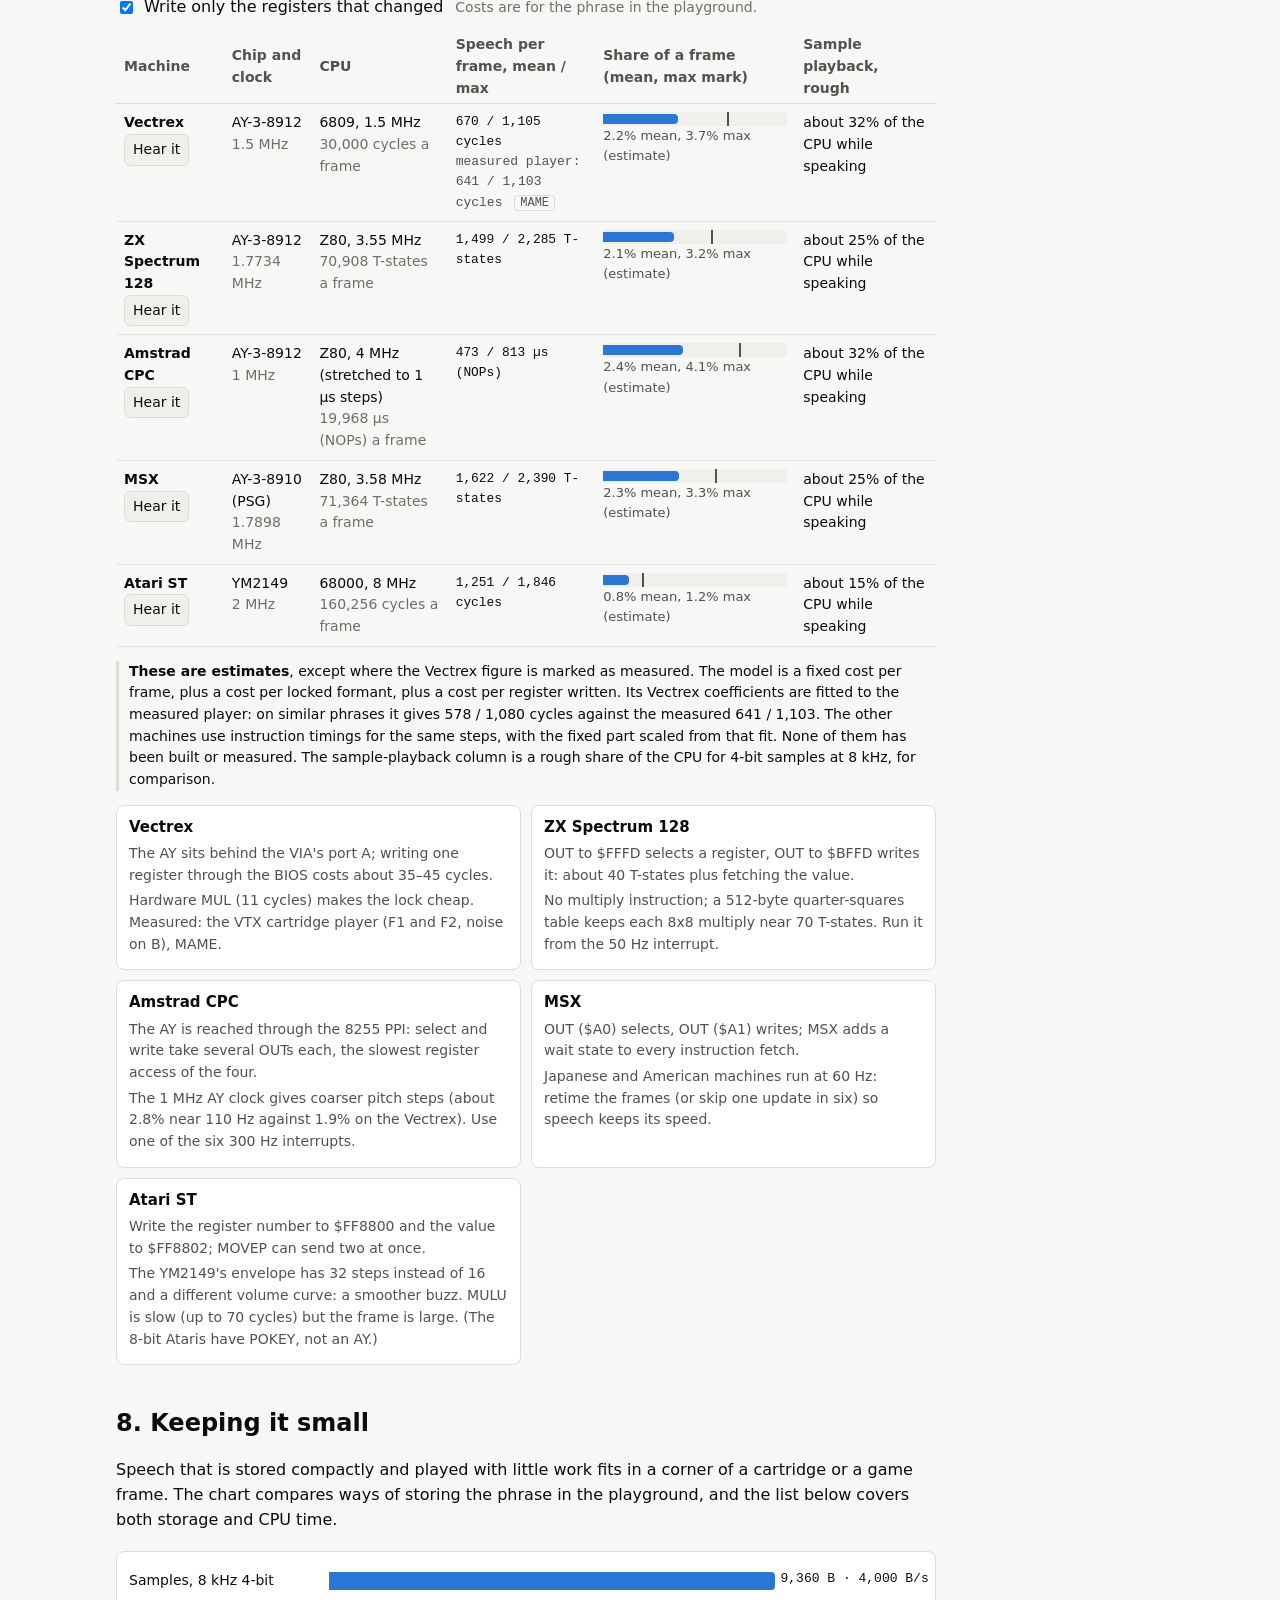
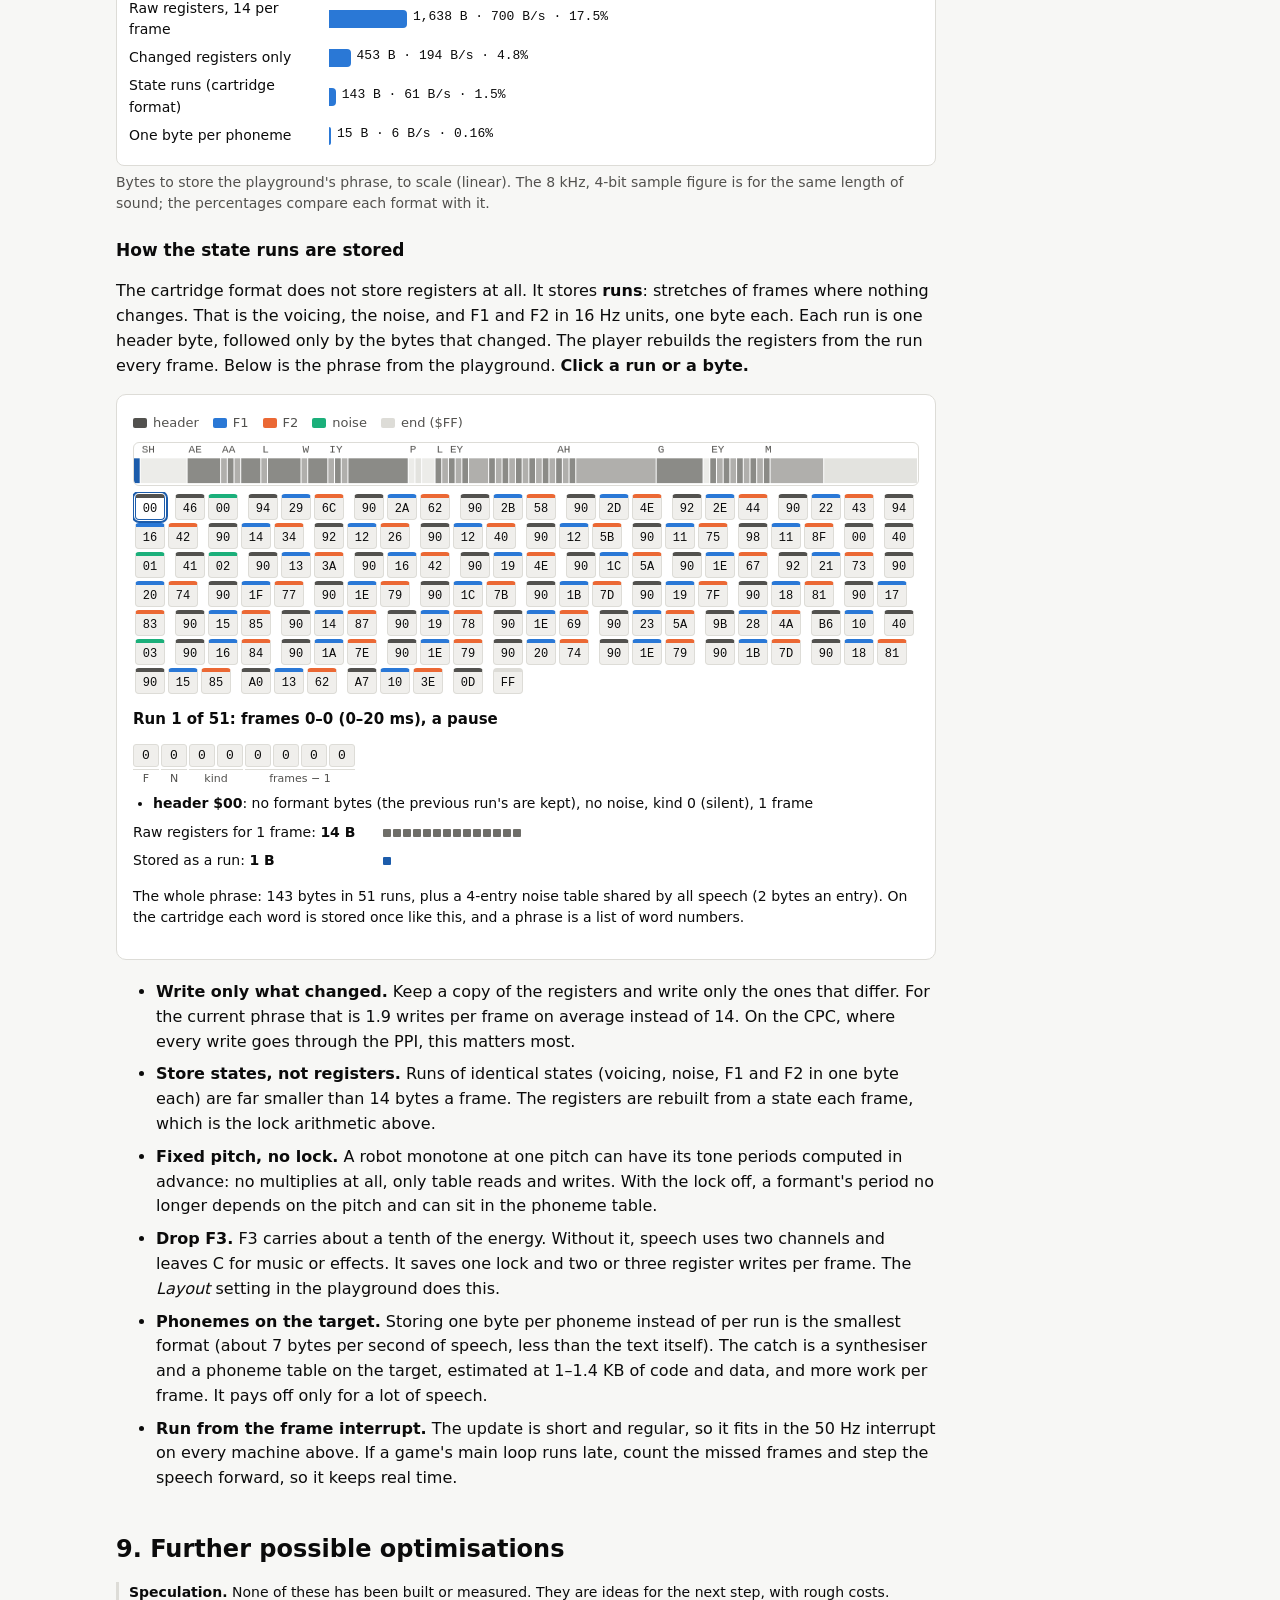
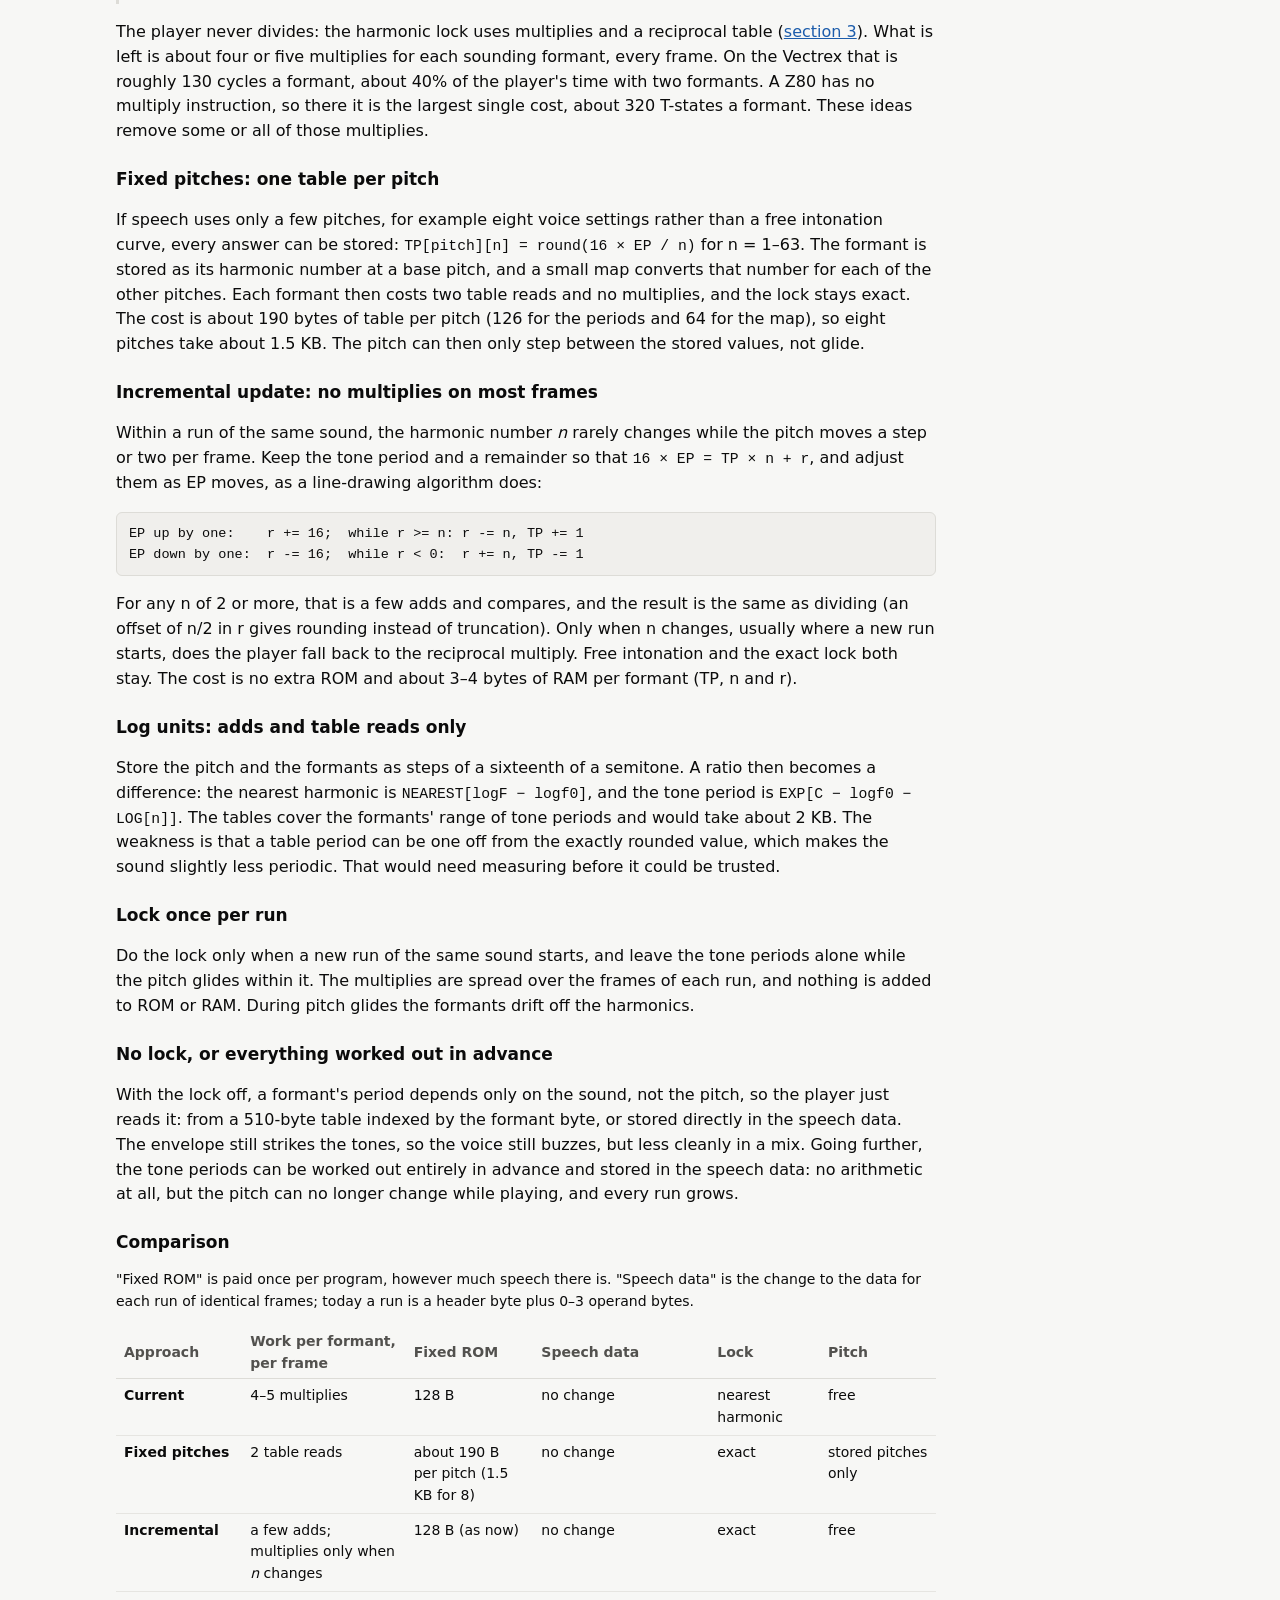
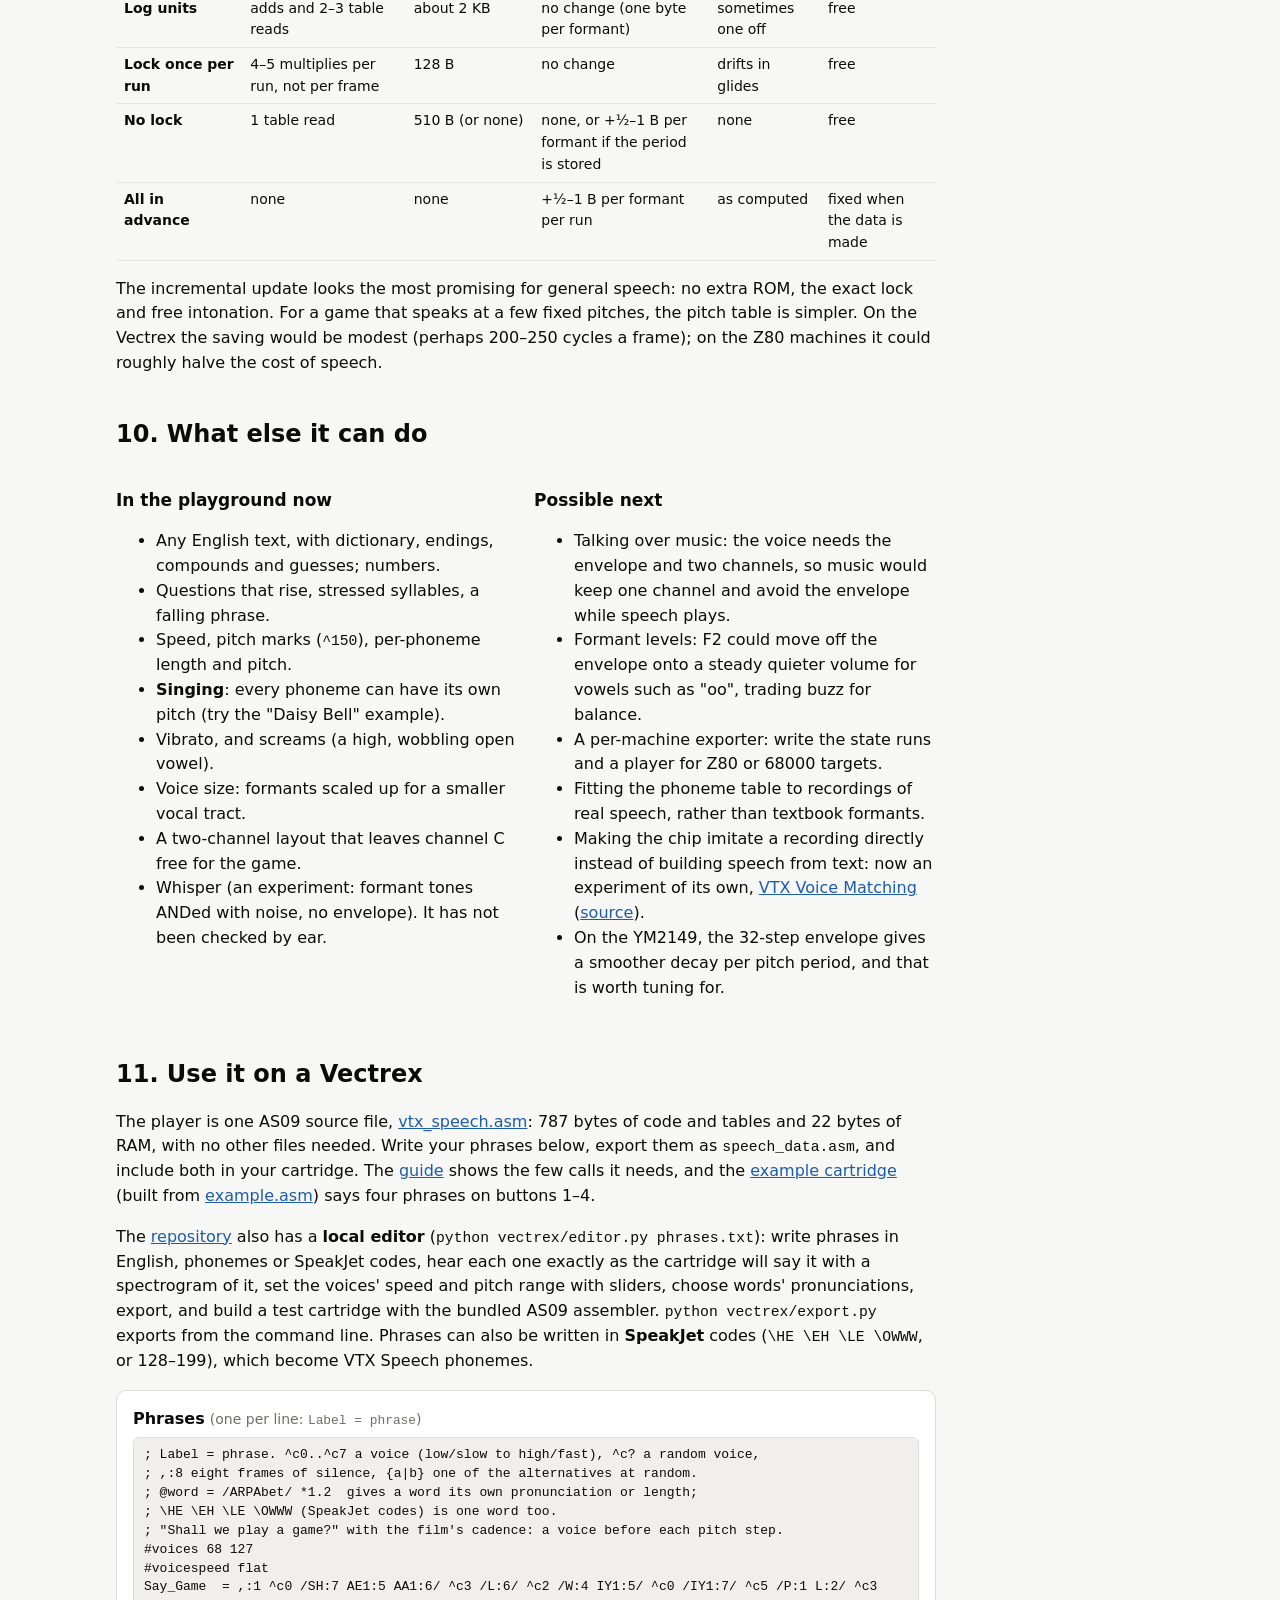
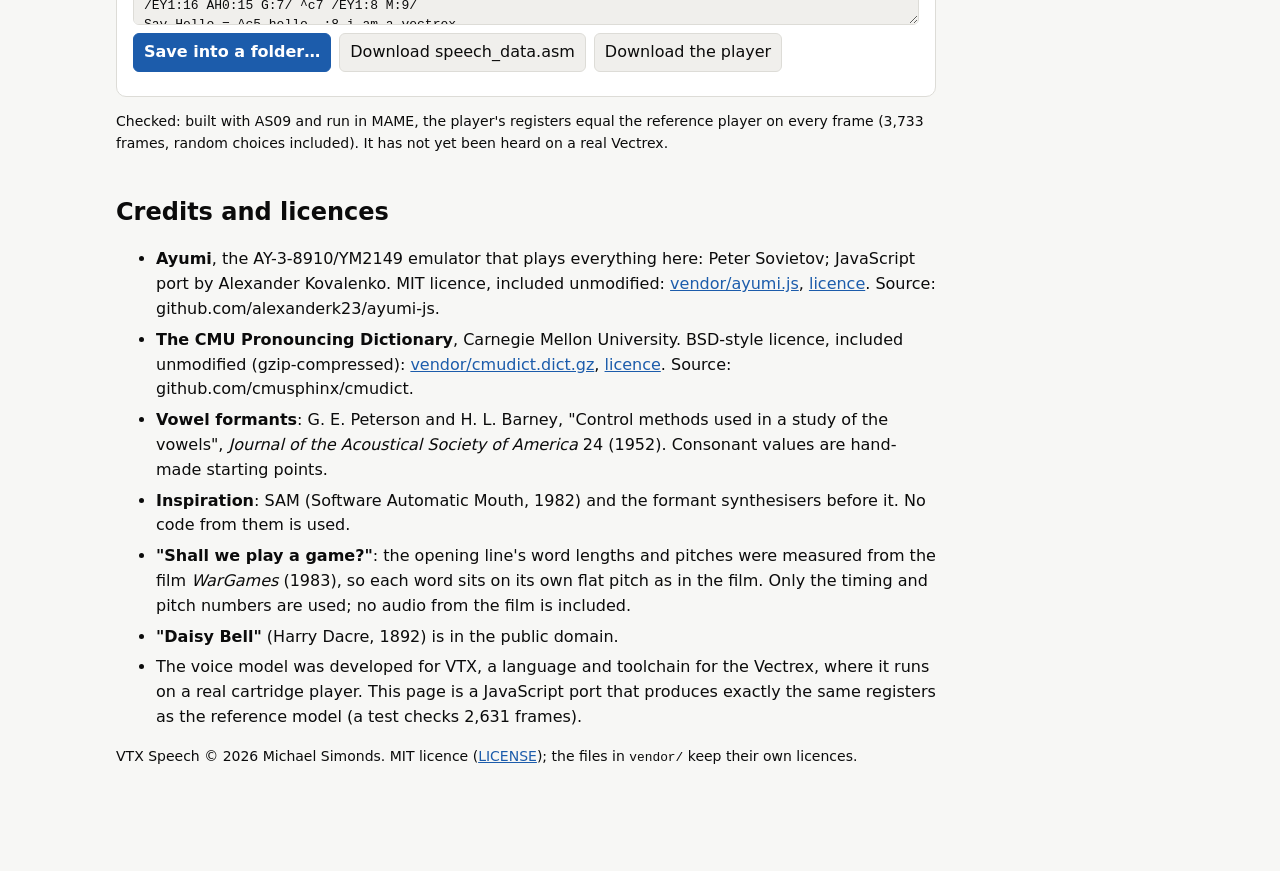
==== commit 13fe4fcc: "Link to the repository and to VTX Voice Matching The explainer links its source on GitHub (header, i" ====
--- a/index.html
+++ b/index.html
@@ -25,6 +25,8 @@
     <a href="#features">Features</a>
     <a href="#vectrex">Use it</a>
     <a href="#credits">Credits</a>
+    <a href="https://github.com/mikiex/vtx-speech">Source on GitHub</a>
+    <a href="https://mikiex.github.io/vtx-voice-matching/">Voice matching</a>
   </nav>
 </header>
 
@@ -32,7 +34,8 @@
 <section class="hero">
   <h1>A talking AY chip</h1>
   <p class="lede">The AY-3-8910 family has three square waves, one noise source and one envelope. It has no filters, no waveforms and no samples. This page shows that it can still talk, using only its own generators. The CPU sets the chip's registers once every 50th of a second, which takes about 2% of a Vectrex frame, and the chip makes the voice in between.</p>
-  <p class="dim">Everything here runs in your browser: the voice model, the pronunciation dictionary and an AY emulator. Type anything below.</p>
+  <p class="dim">Everything here runs in your browser: the voice model, the pronunciation dictionary and an AY emulator. Type anything below. The source, the Vectrex player and the tools are on GitHub: <a href="https://github.com/mikiex/vtx-speech">github.com/mikiex/vtx-speech</a>.</p>
+  <p class="dim">Follow-on experiment: <a href="https://mikiex.github.io/vtx-voice-matching/">VTX Voice Matching</a> starts from a recording instead of text, and searches for the AY settings that sound closest to it, 50 times a second.</p>
 </section>
 
 <!-- ===================================================== playground -->
@@ -338,6 +341,7 @@
         <li>Formant levels: F2 could move off the envelope onto a steady quieter volume for vowels such as "oo", trading buzz for balance.</li>
         <li>A per-machine exporter: write the state runs and a player for Z80 or 68000 targets.</li>
         <li>Fitting the phoneme table to recordings of real speech, rather than textbook formants.</li>
+        <li>Making the chip imitate a recording directly instead of building speech from text: now an experiment of its own, <a href="https://mikiex.github.io/vtx-voice-matching/">VTX Voice Matching</a> (<a href="https://github.com/mikiex/vtx-voice-matching">source</a>).</li>
         <li>On the YM2149, the 32-step envelope gives a smoother decay per pitch period, and that is worth tuning for.</li>
       </ul>
     </div>
@@ -348,7 +352,7 @@
 <section id="vectrex" class="prose">
   <h2>11. Use it on a Vectrex</h2>
   <p>The player is one AS09 source file, <a href="vectrex/vtx_speech.asm">vtx_speech.asm</a>: 787 bytes of code and tables and 22 bytes of RAM, with no other files needed. Write your phrases below, export them as <code>speech_data.asm</code>, and include both in your cartridge. The <a href="https://github.com/mikiex/vtx-speech/tree/main/vectrex">guide</a> shows the few calls it needs, and the <a href="vectrex/example/example.bin">example cartridge</a> (built from <a href="vectrex/example/example.asm">example.asm</a>) says four phrases on buttons 1–4.</p>
-  <p>The repository also has a <b>local editor</b> (<code>python vectrex/editor.py phrases.txt</code>): write phrases in English, phonemes or SpeakJet codes, hear each one exactly as the cartridge will say it with a spectrogram of it, set the voices' speed and pitch range with sliders, choose words' pronunciations, export, and build a test cartridge with the bundled AS09 assembler. <code>python vectrex/export.py</code> exports from the command line. Phrases can also be written in <b>SpeakJet</b> codes (<code>\HE \EH \LE \OWWW</code>, or 128–199), which become VTX Speech phonemes.</p>
+  <p>The <a href="https://github.com/mikiex/vtx-speech">repository</a> also has a <b>local editor</b> (<code>python vectrex/editor.py phrases.txt</code>): write phrases in English, phonemes or SpeakJet codes, hear each one exactly as the cartridge will say it with a spectrogram of it, set the voices' speed and pitch range with sliders, choose words' pronunciations, export, and build a test cartridge with the bundled AS09 assembler. <code>python vectrex/export.py</code> exports from the command line. Phrases can also be written in <b>SpeakJet</b> codes (<code>\HE \EH \LE \OWWW</code>, or 128–199), which become VTX Speech phonemes.</p>
   <div class="panel">
     <label for="vxPhrases"><b>Phrases</b> <span class="dim">(one per line: <code>Label = phrase</code>)</span></label>
     <textarea id="vxPhrases" rows="9" spellcheck="false">; Label = phrase. ^c0..^c7 a voice (low/slow to high/fast), ^c? a random voice,
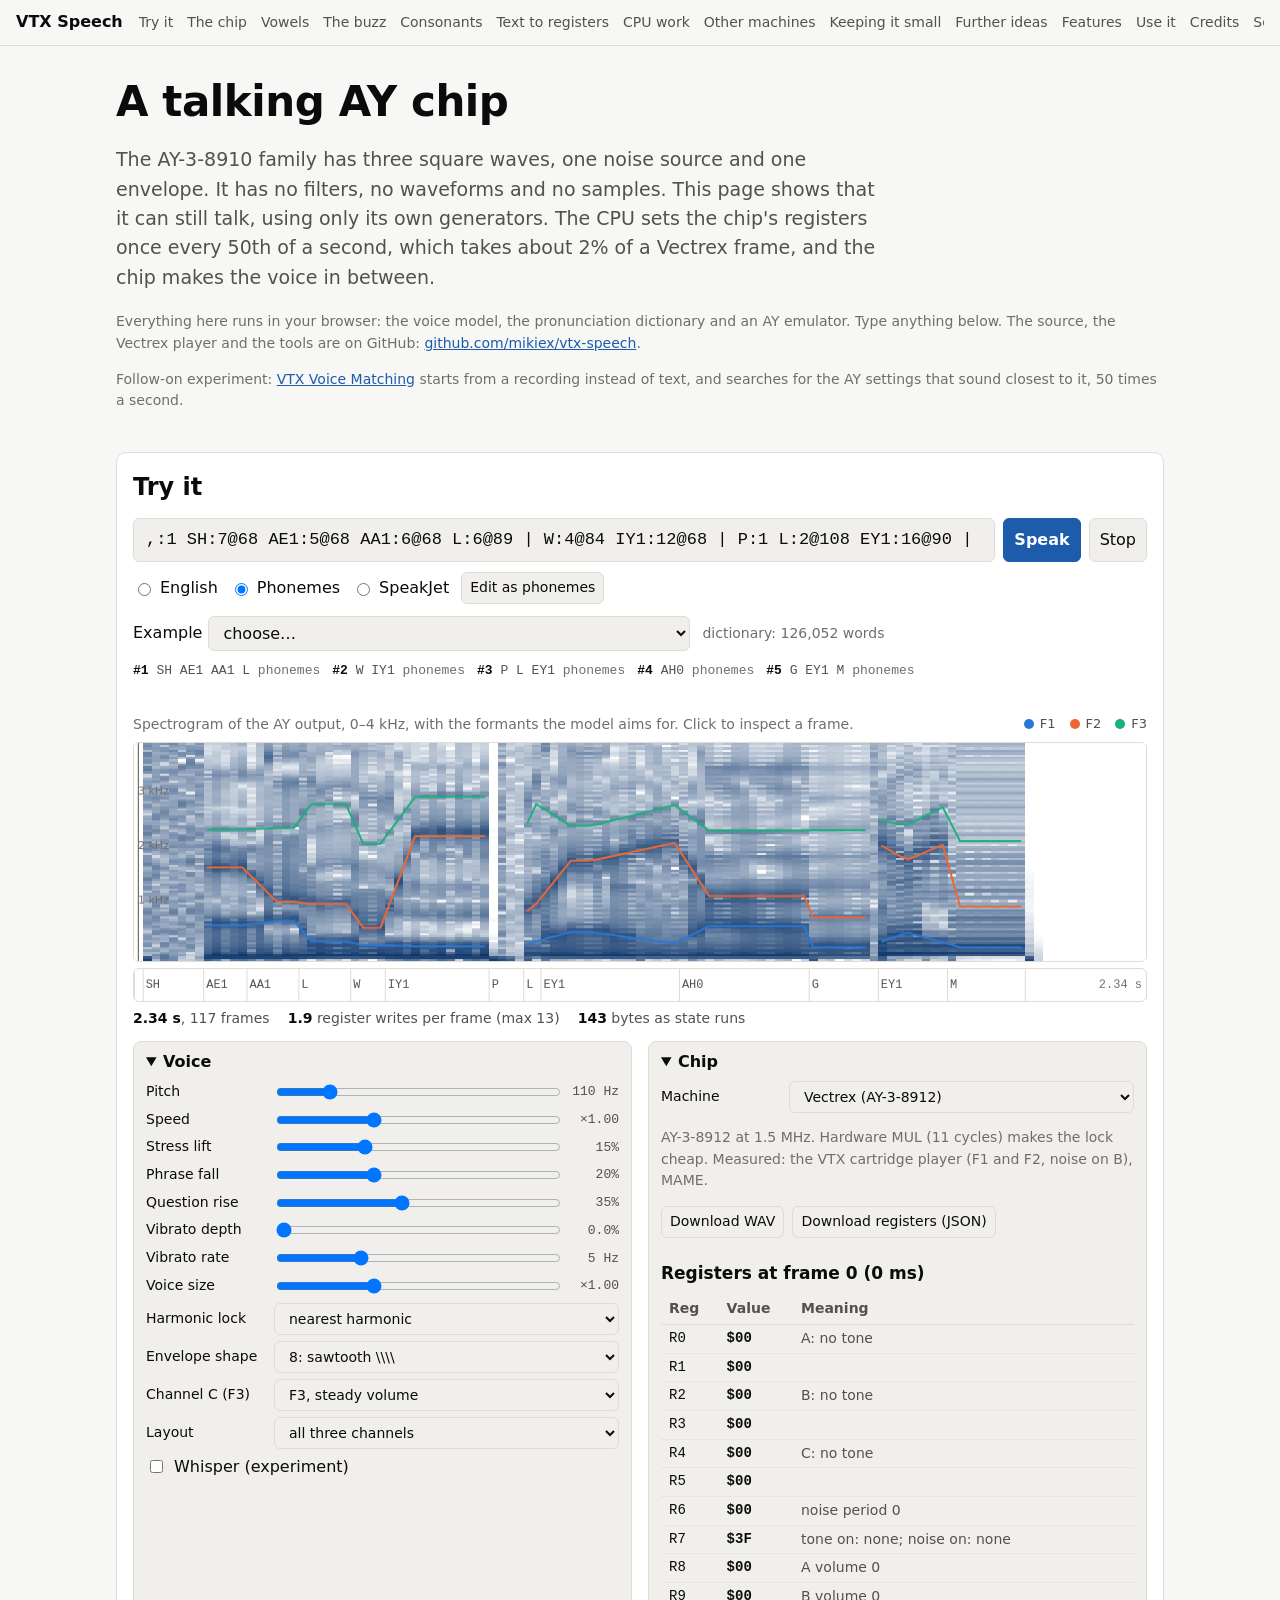
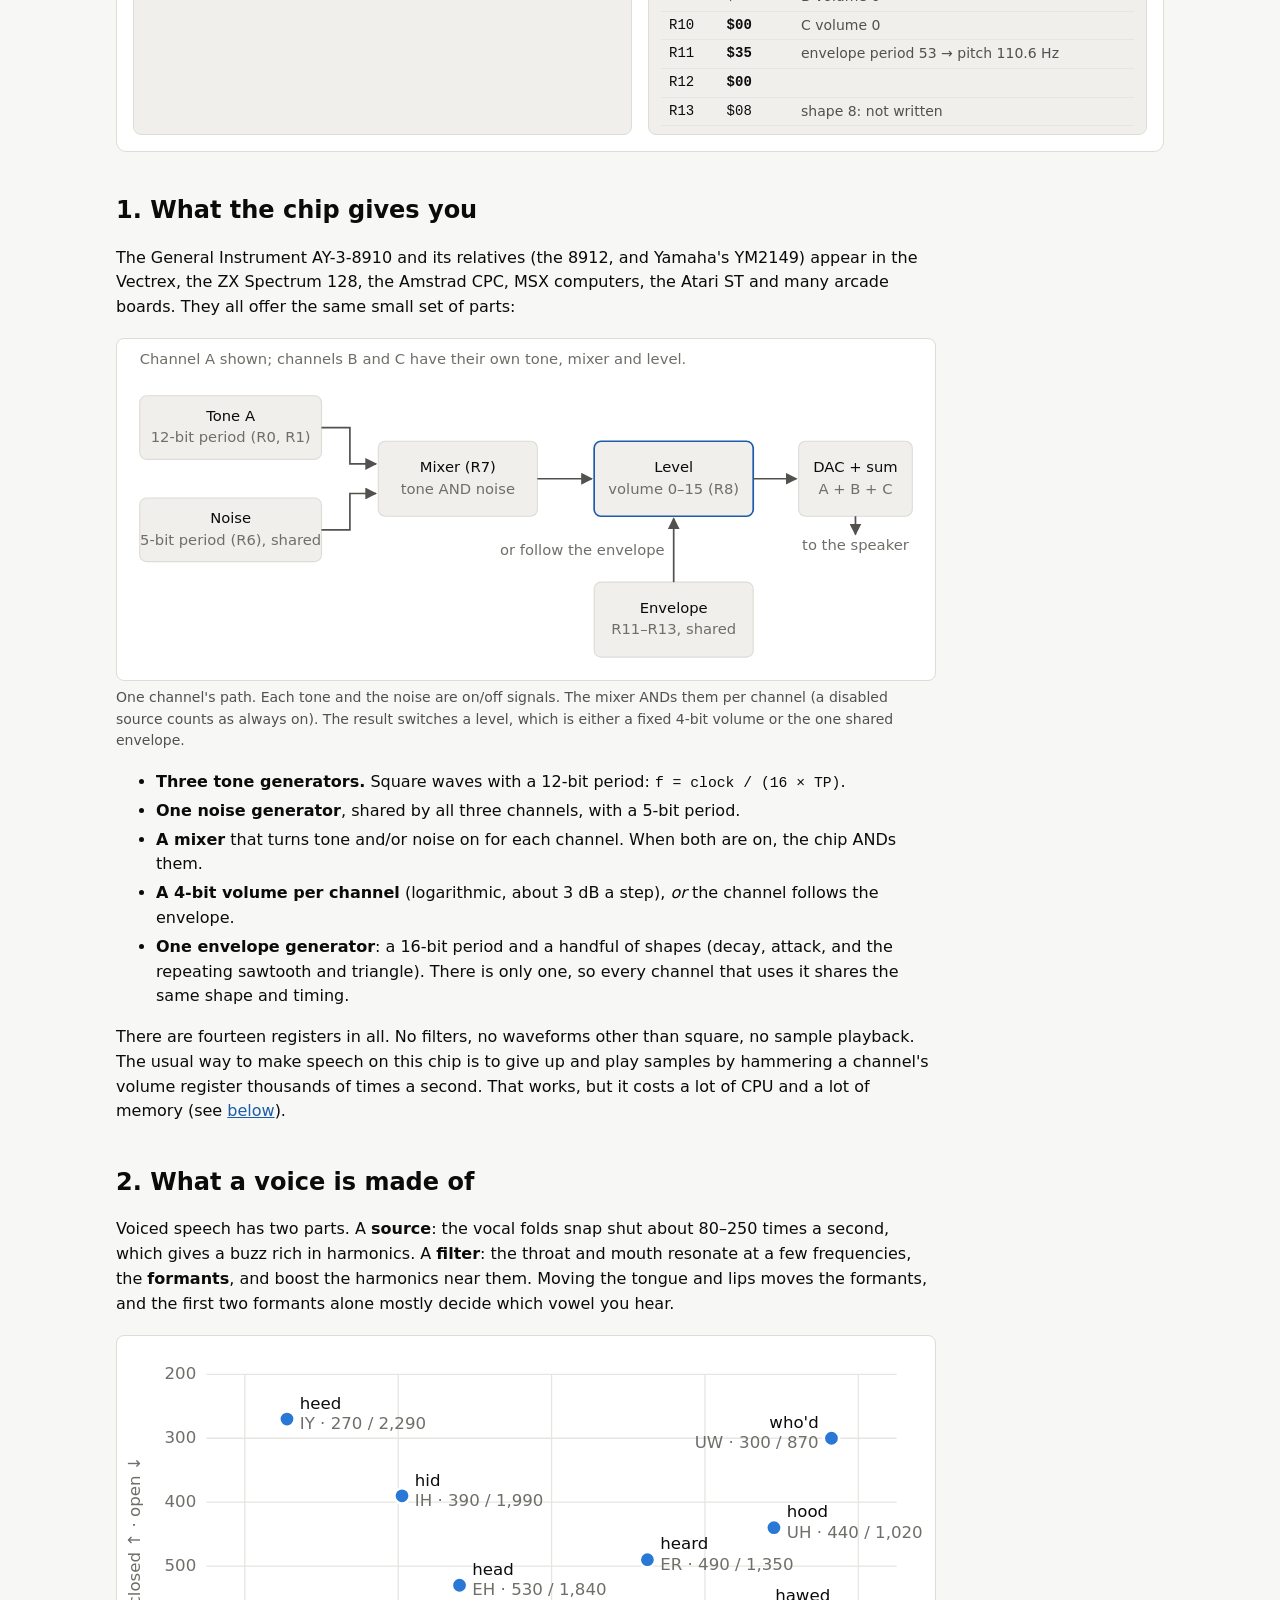
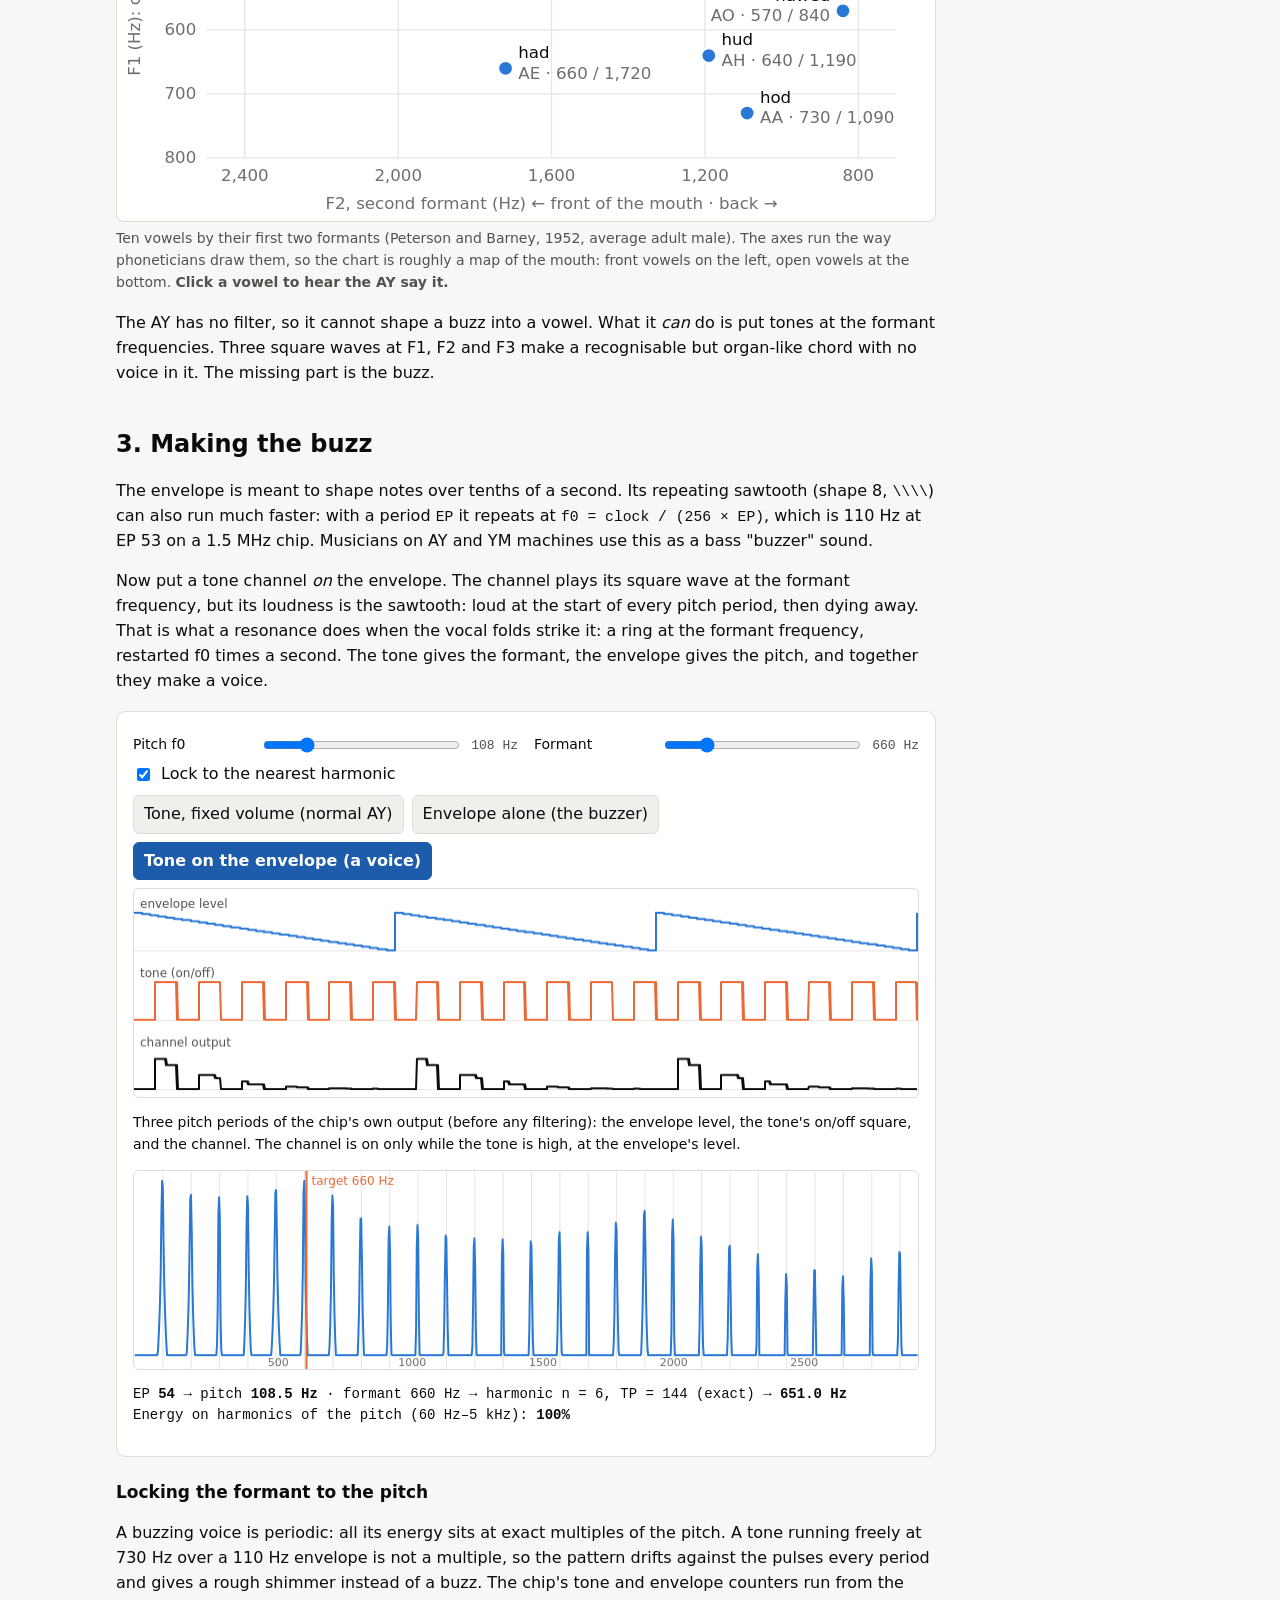
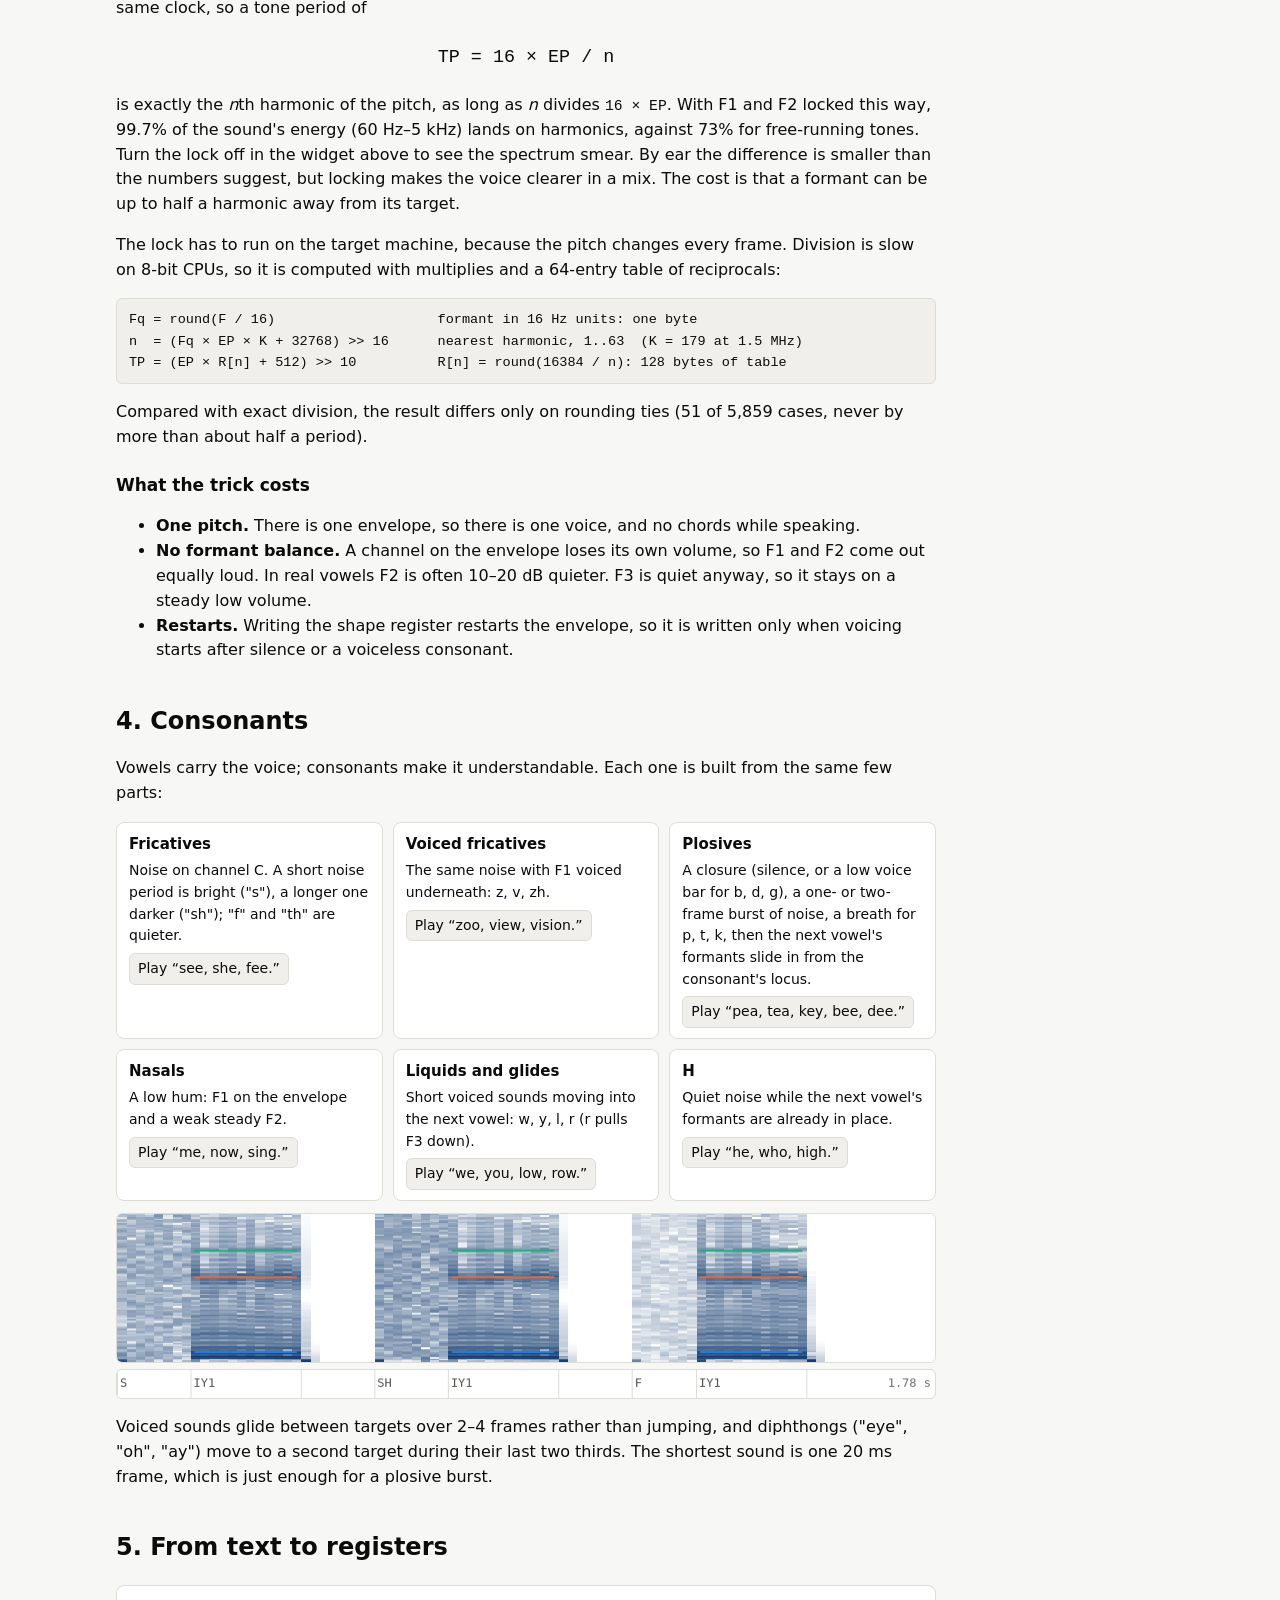
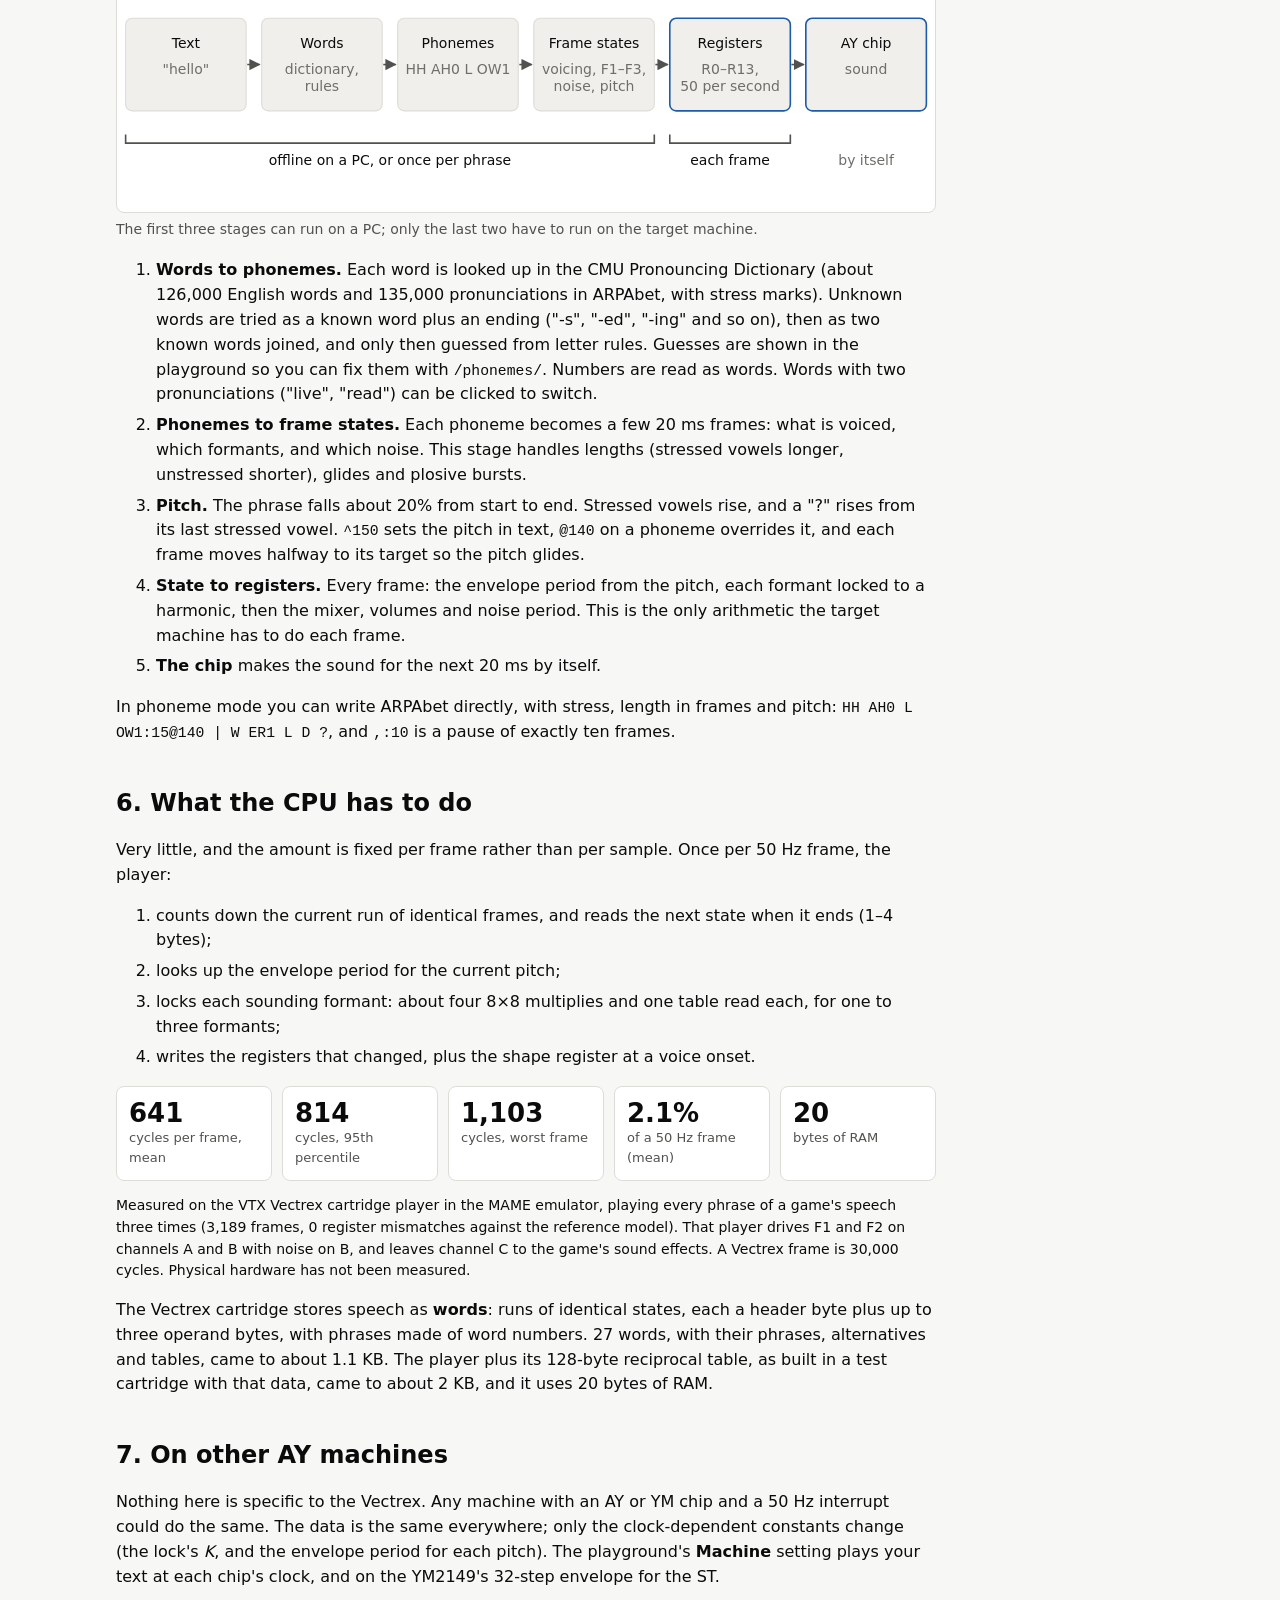
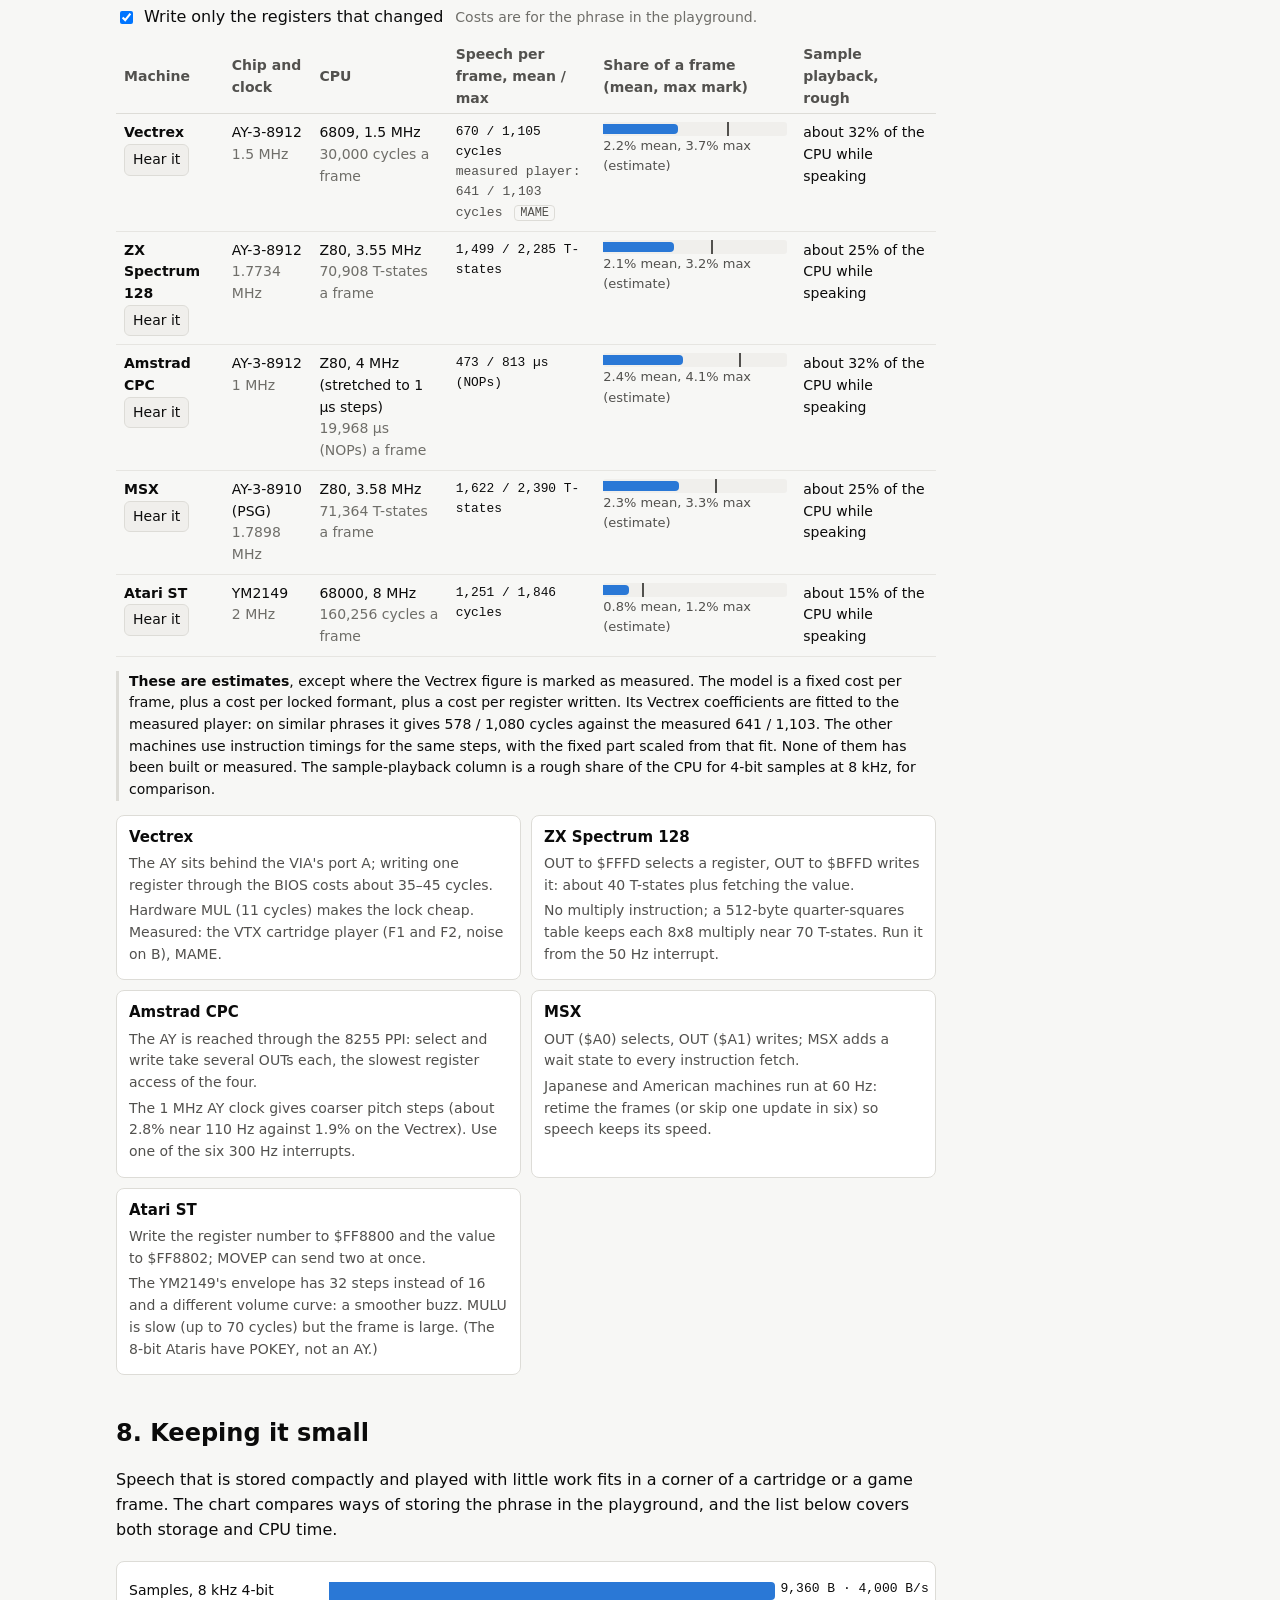
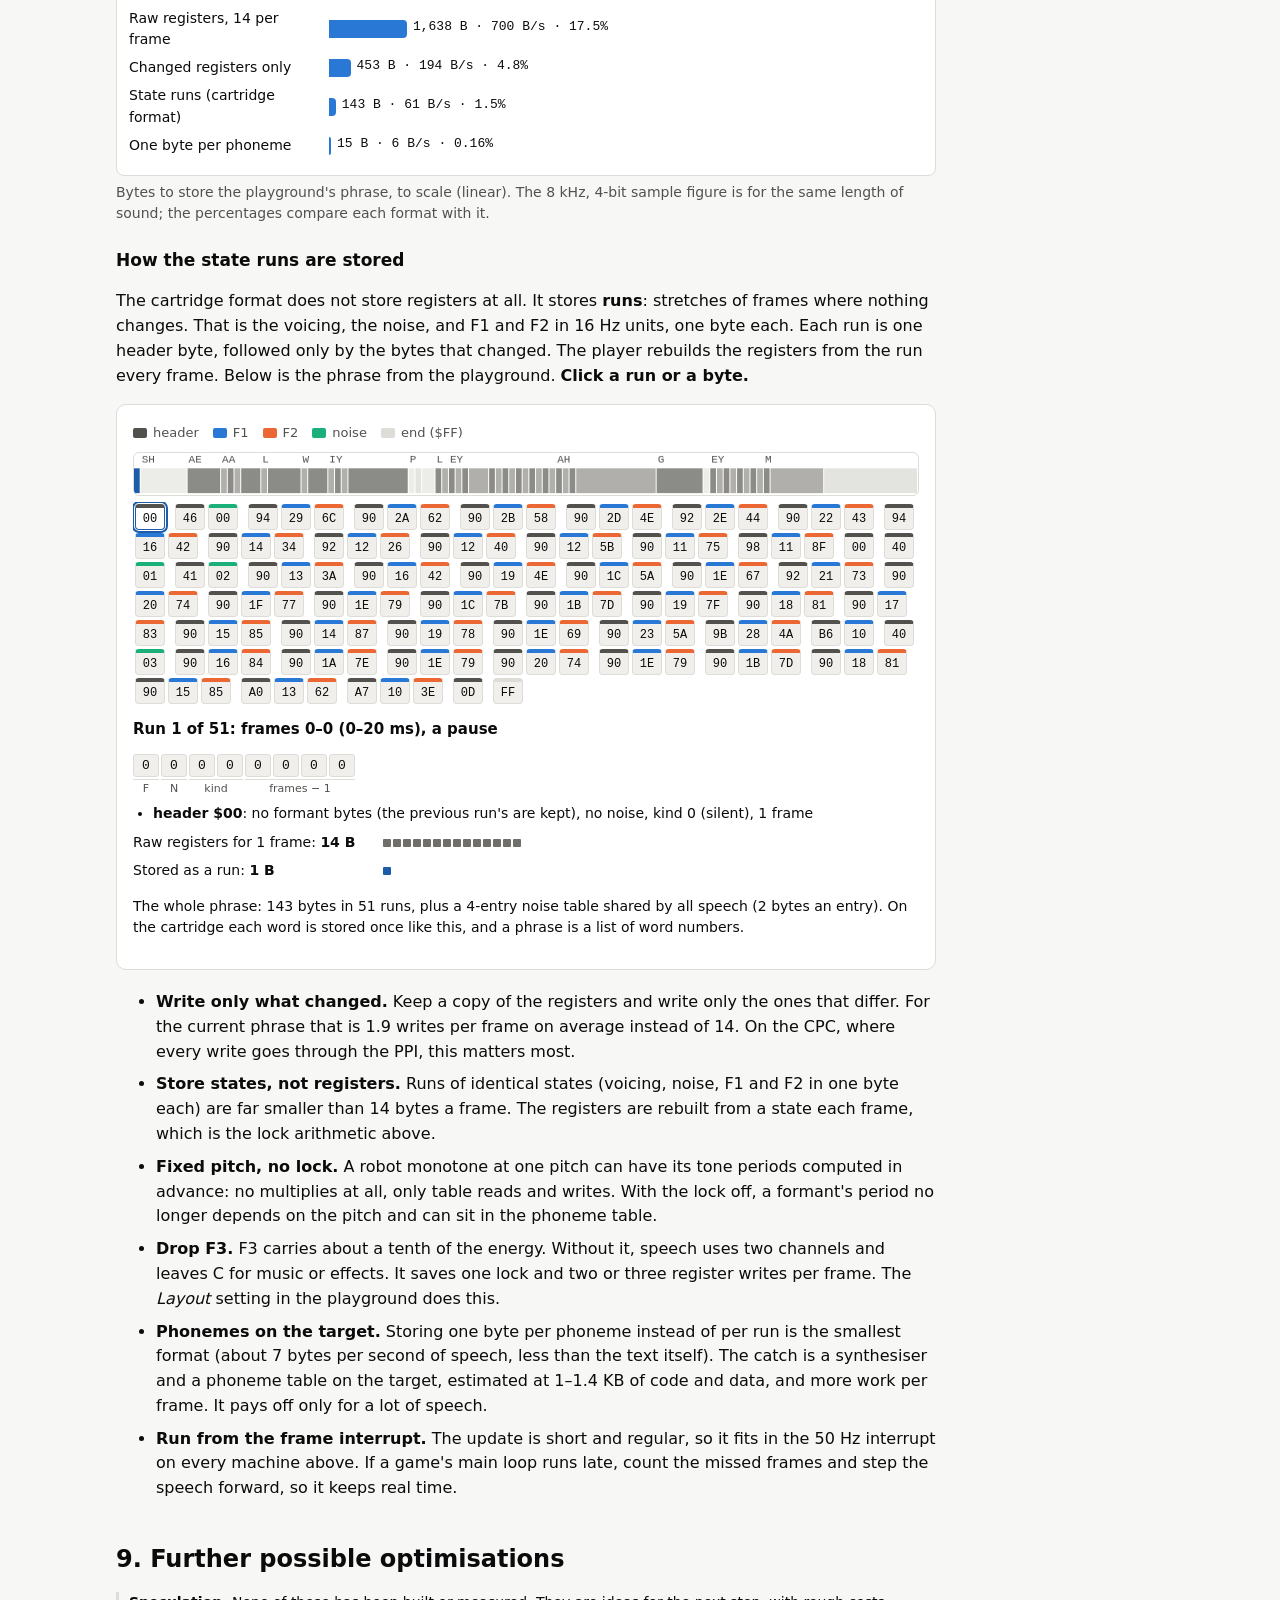
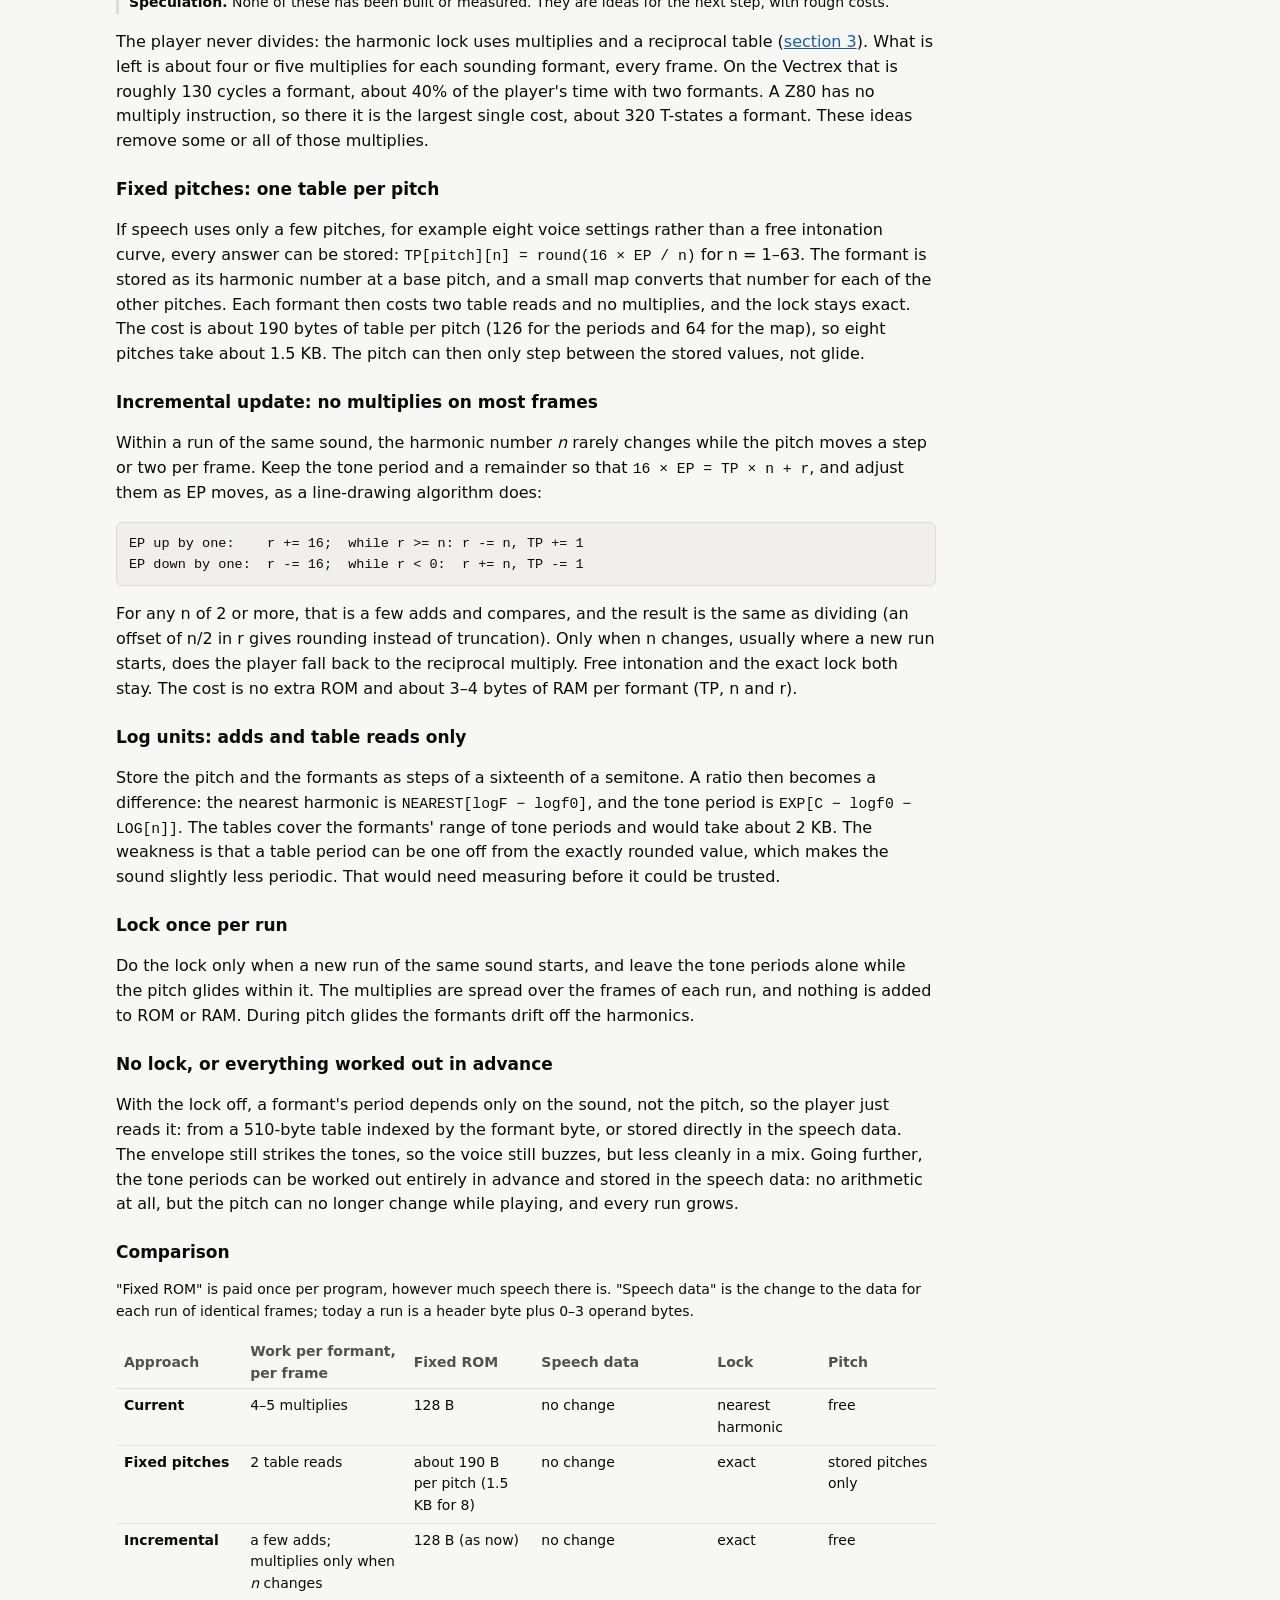
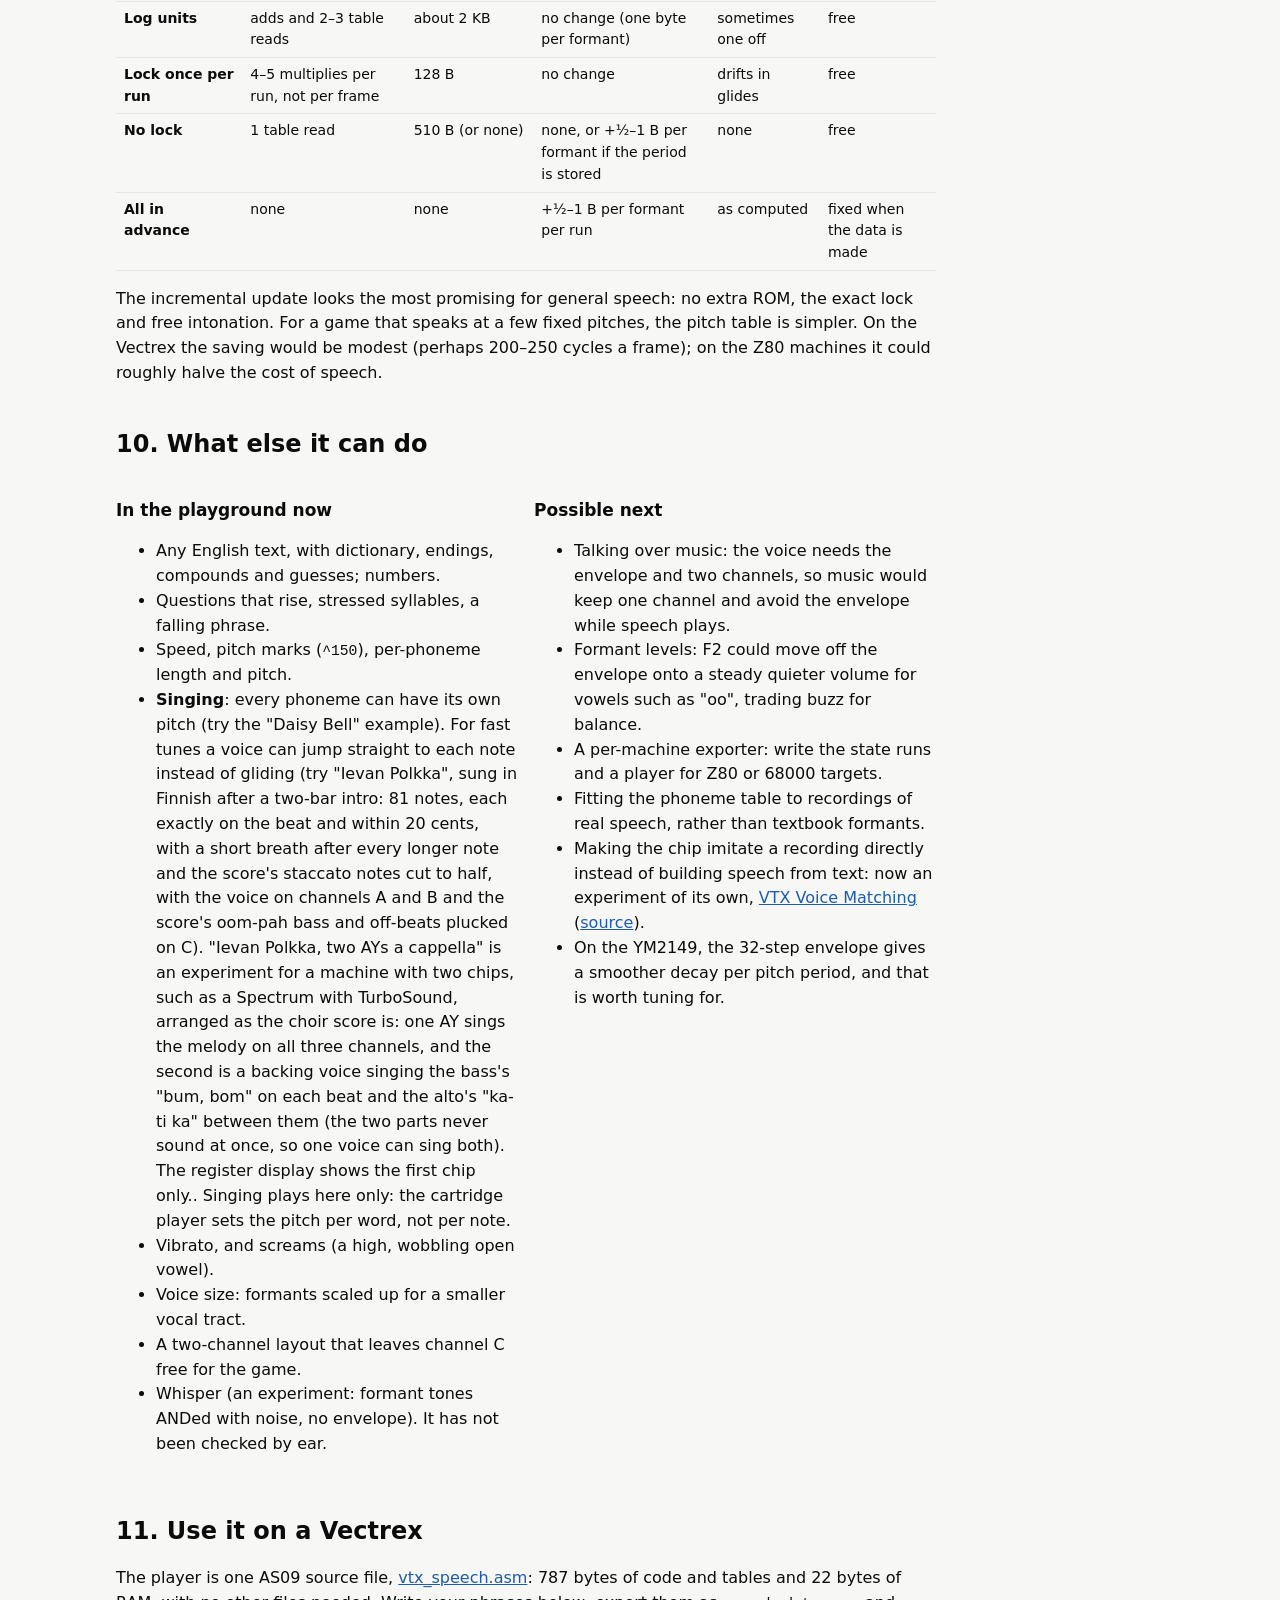
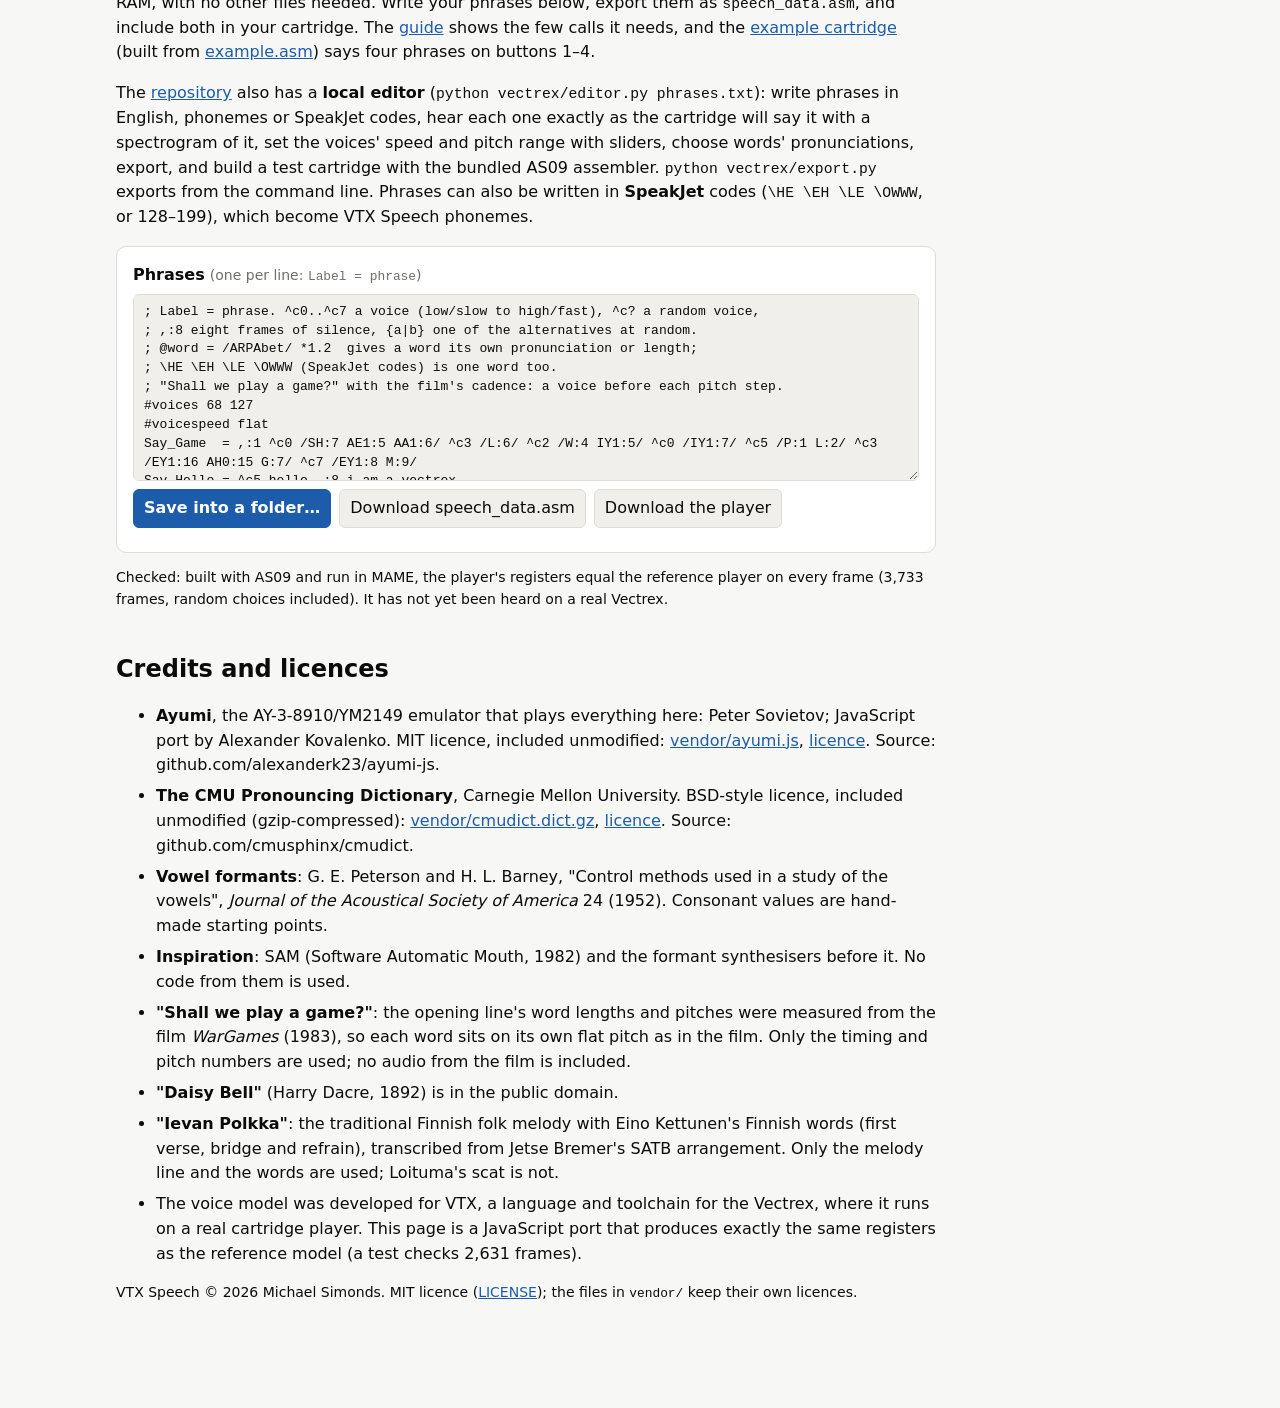
==== commit 2d9696f3: "Sing Ievan Polkka in Finnish: one-AY and two-AY versions Two new examples sing the soprano melody an" ====
--- a/index.html
+++ b/index.html
@@ -327,7 +327,7 @@
         <li>Any English text, with dictionary, endings, compounds and guesses; numbers.</li>
         <li>Questions that rise, stressed syllables, a falling phrase.</li>
         <li>Speed, pitch marks (<code>^150</code>), per-phoneme length and pitch.</li>
-        <li><b>Singing</b>: every phoneme can have its own pitch (try the "Daisy Bell" example).</li>
+        <li><b>Singing</b>: every phoneme can have its own pitch (try the "Daisy Bell" example). For fast tunes a voice can jump straight to each note instead of gliding (try "Ievan Polkka", sung in Finnish after a two-bar intro: 81 notes, each exactly on the beat and within 20 cents, with a short breath after every longer note and the score's staccato notes cut to half, with the voice on channels A and B and the score's oom-pah bass and off-beats plucked on C). "Ievan Polkka, two AYs a cappella" is an experiment for a machine with two chips, such as a Spectrum with TurboSound, arranged as the choir score is: one AY sings the melody on all three channels, and the second is a backing voice singing the bass's "bum, bom" on each beat and the alto's "ka-ti ka" between them (the two parts never sound at once, so one voice can sing both). The register display shows the first chip only.. Singing plays here only: the cartridge player sets the pitch per word, not per note.</li>
         <li>Vibrato, and screams (a high, wobbling open vowel).</li>
         <li>Voice size: formants scaled up for a smaller vocal tract.</li>
         <li>A two-channel layout that leaves channel C free for the game.</li>
@@ -386,6 +386,7 @@
     <li><b>Inspiration</b>: SAM (Software Automatic Mouth, 1982) and the formant synthesisers before it. No code from them is used.</li>
     <li><b>"Shall we play a game?"</b>: the opening line's word lengths and pitches were measured from the film <i>WarGames</i> (1983), so each word sits on its own flat pitch as in the film. Only the timing and pitch numbers are used; no audio from the film is included.</li>
     <li><b>"Daisy Bell"</b> (Harry Dacre, 1892) is in the public domain.</li>
+    <li><b>"Ievan Polkka"</b>: the traditional Finnish folk melody with Eino Kettunen's Finnish words (first verse, bridge and refrain), transcribed from Jetse Bremer's SATB arrangement. Only the melody line and the words are used; Loituma's scat is not.</li>
     <li>The voice model was developed for VTX, a language and toolchain for the Vectrex, where it runs on a real cartridge player. This page is a JavaScript port that produces exactly the same registers as the reference model (a test checks 2,631 frames).</li>
   </ul>
   <p class="dim">VTX Speech © 2026 Michael Simonds. MIT licence (<a href="LICENSE">LICENSE</a>); the files in <code>vendor/</code> keep their own licences.</p>
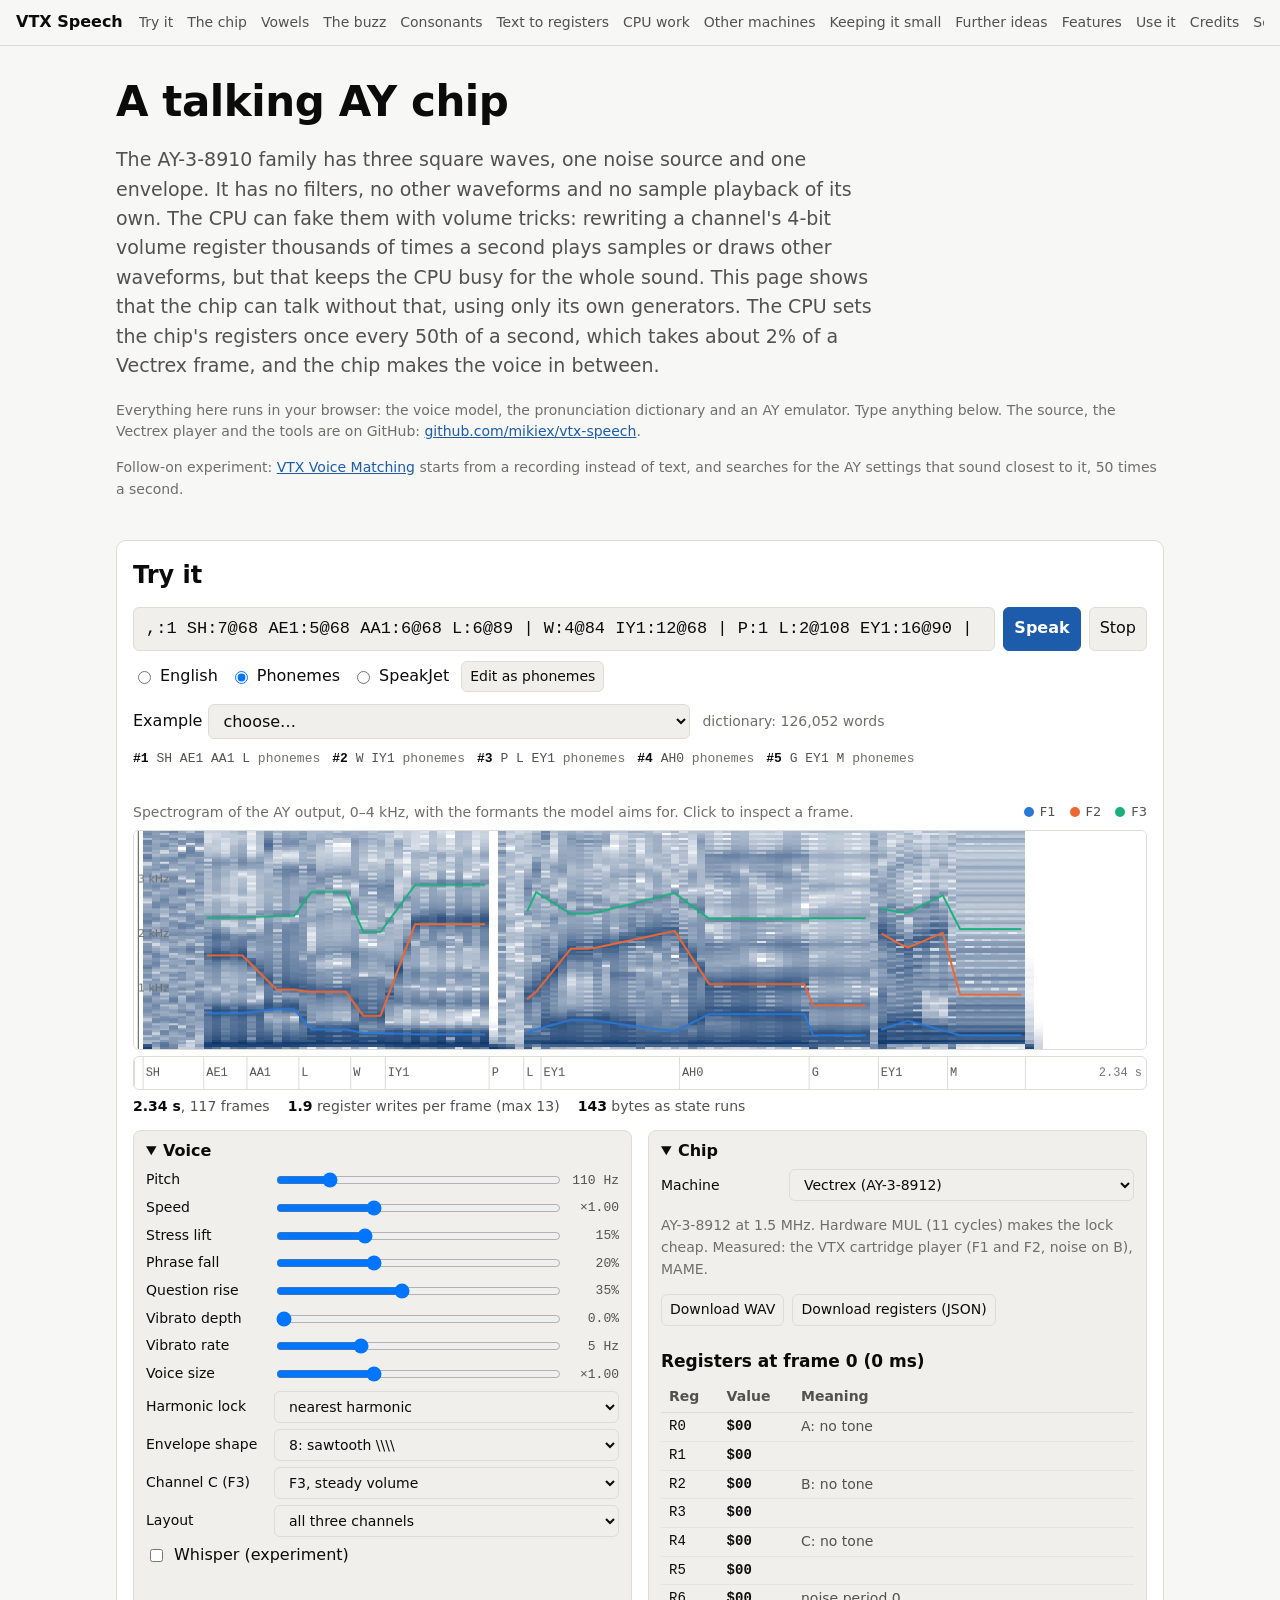
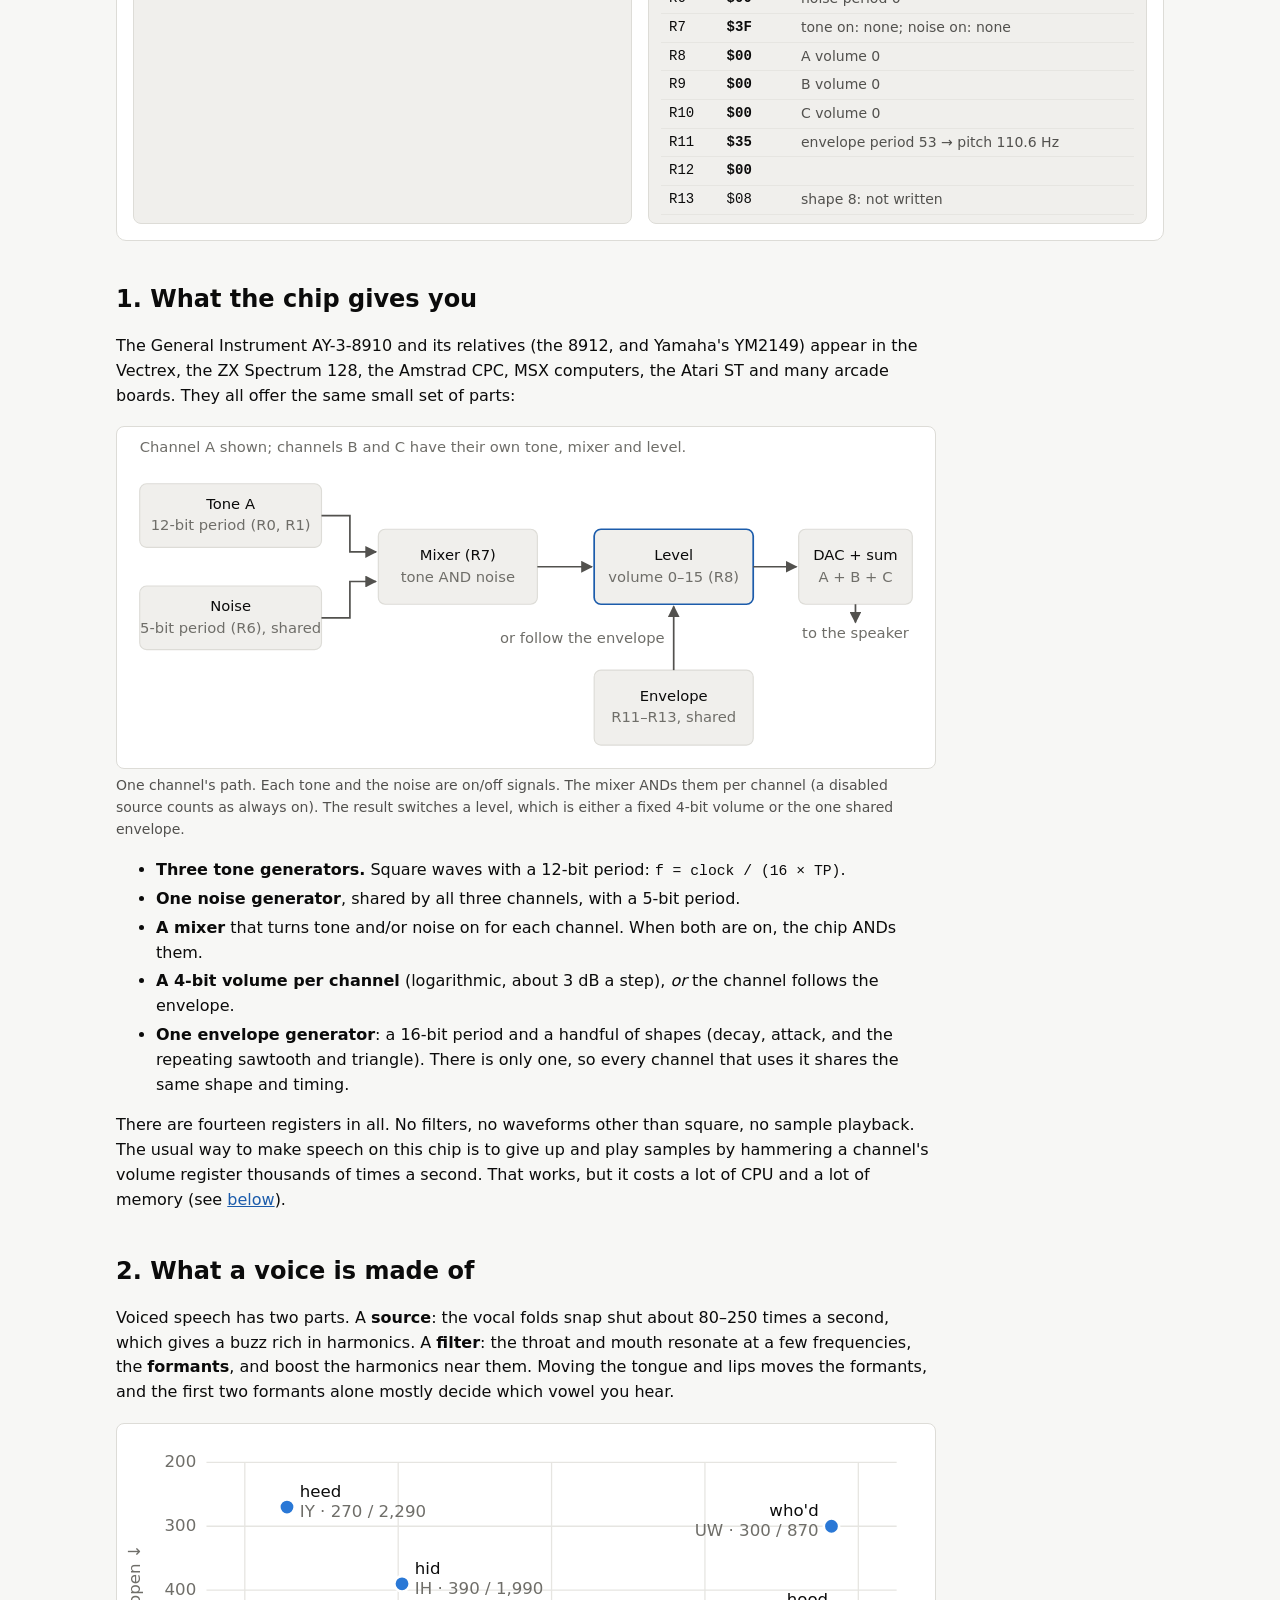
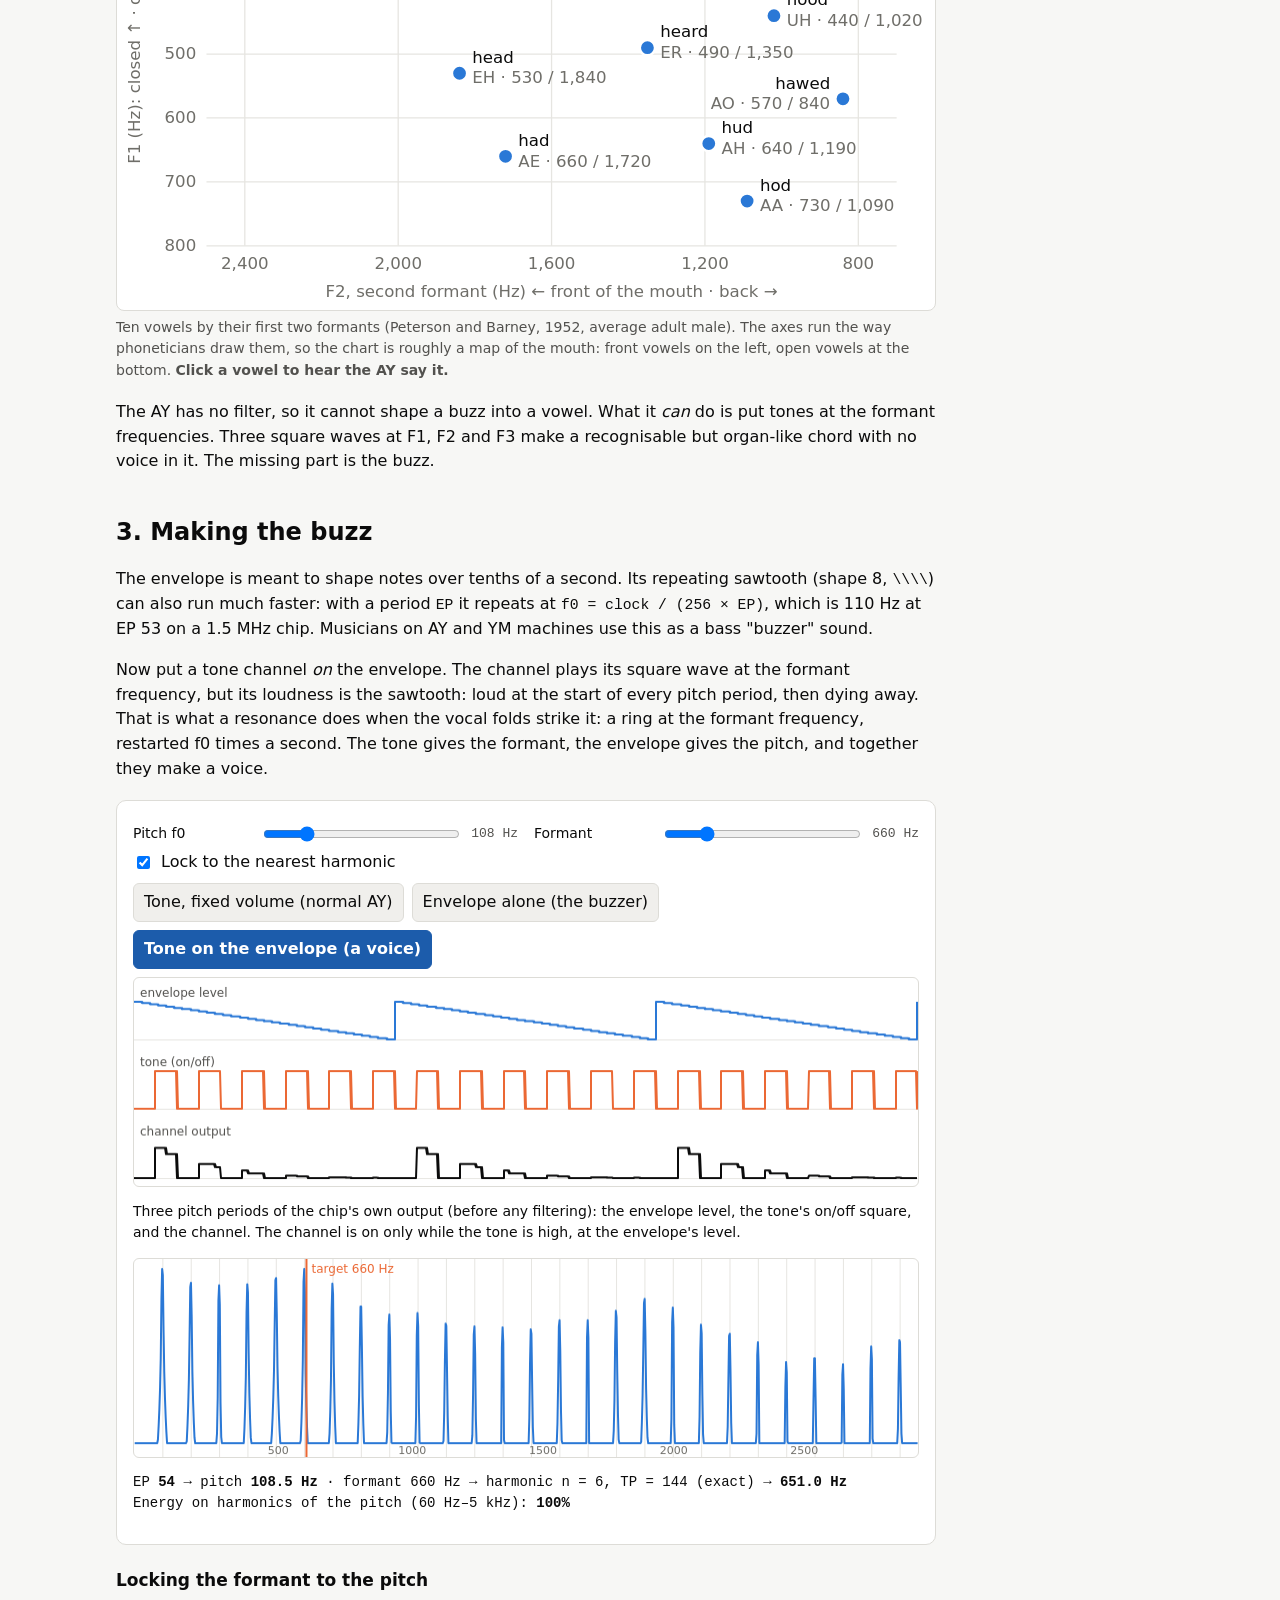
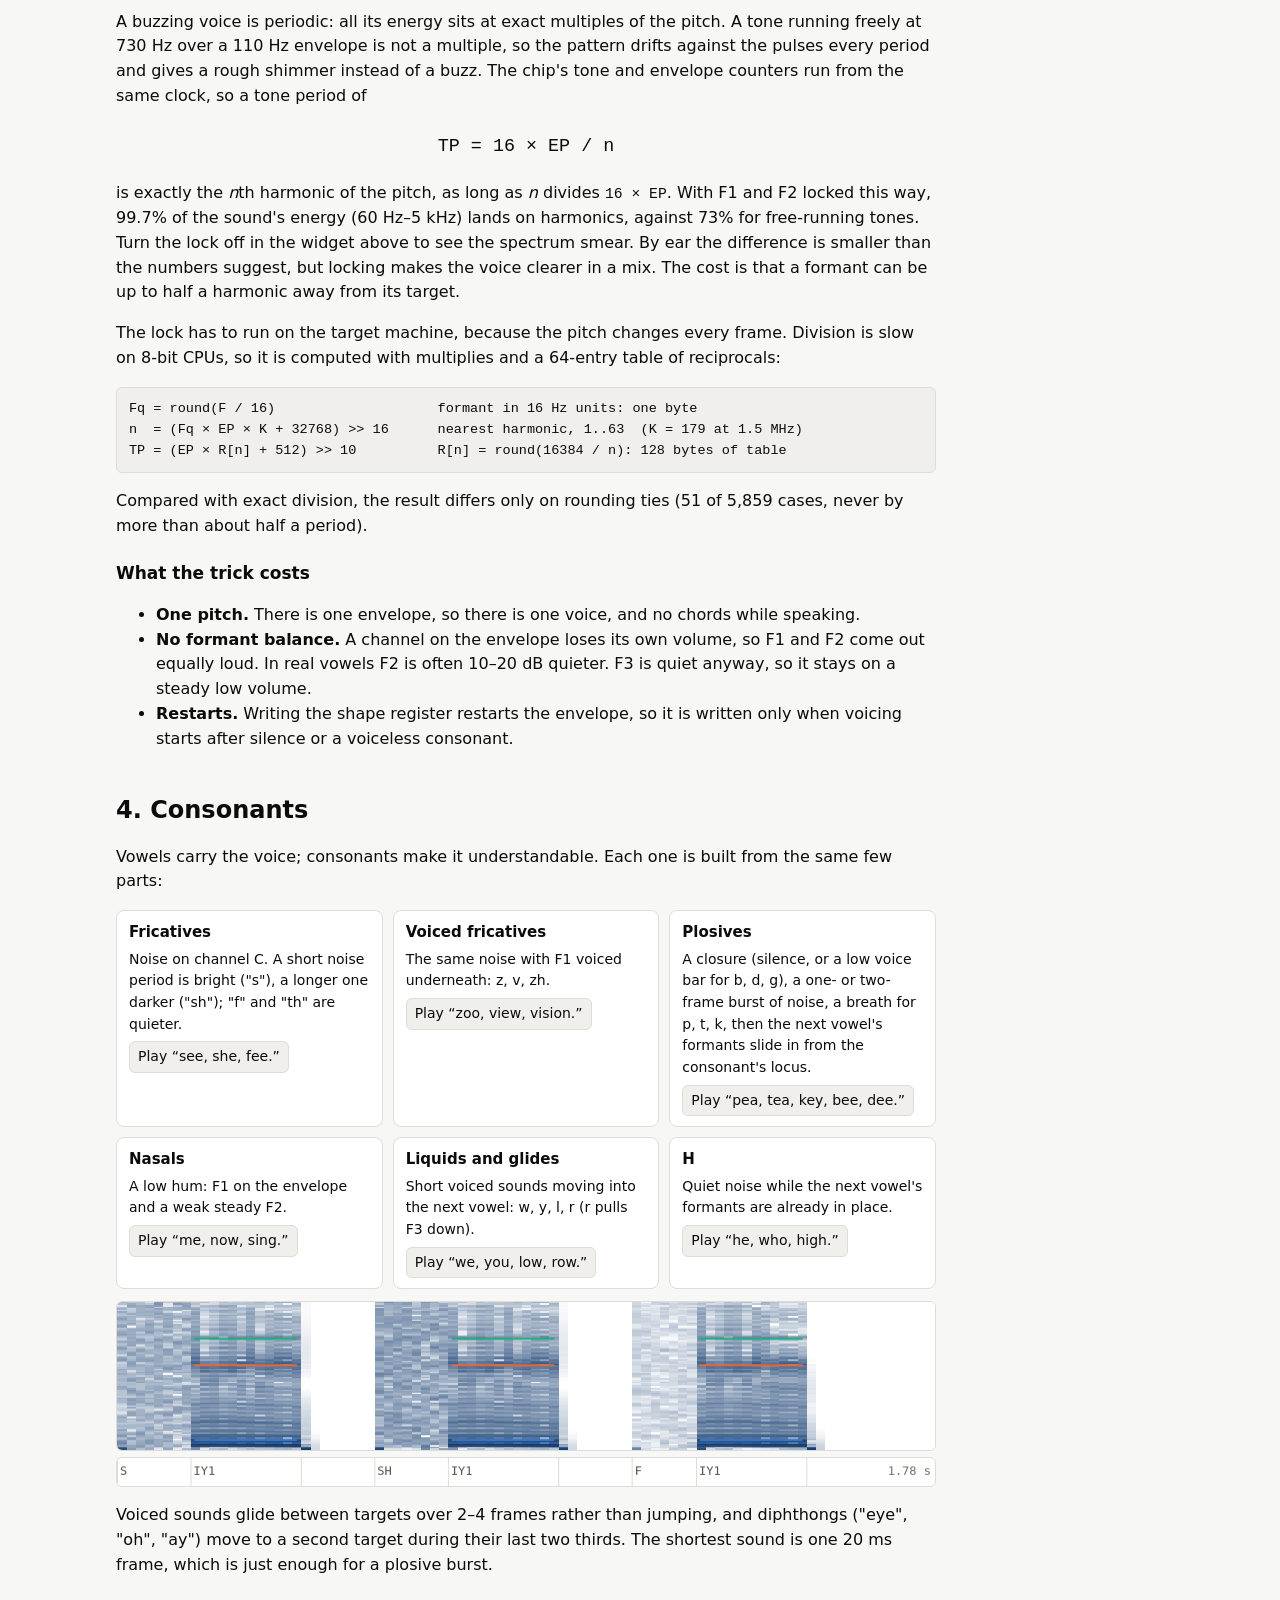
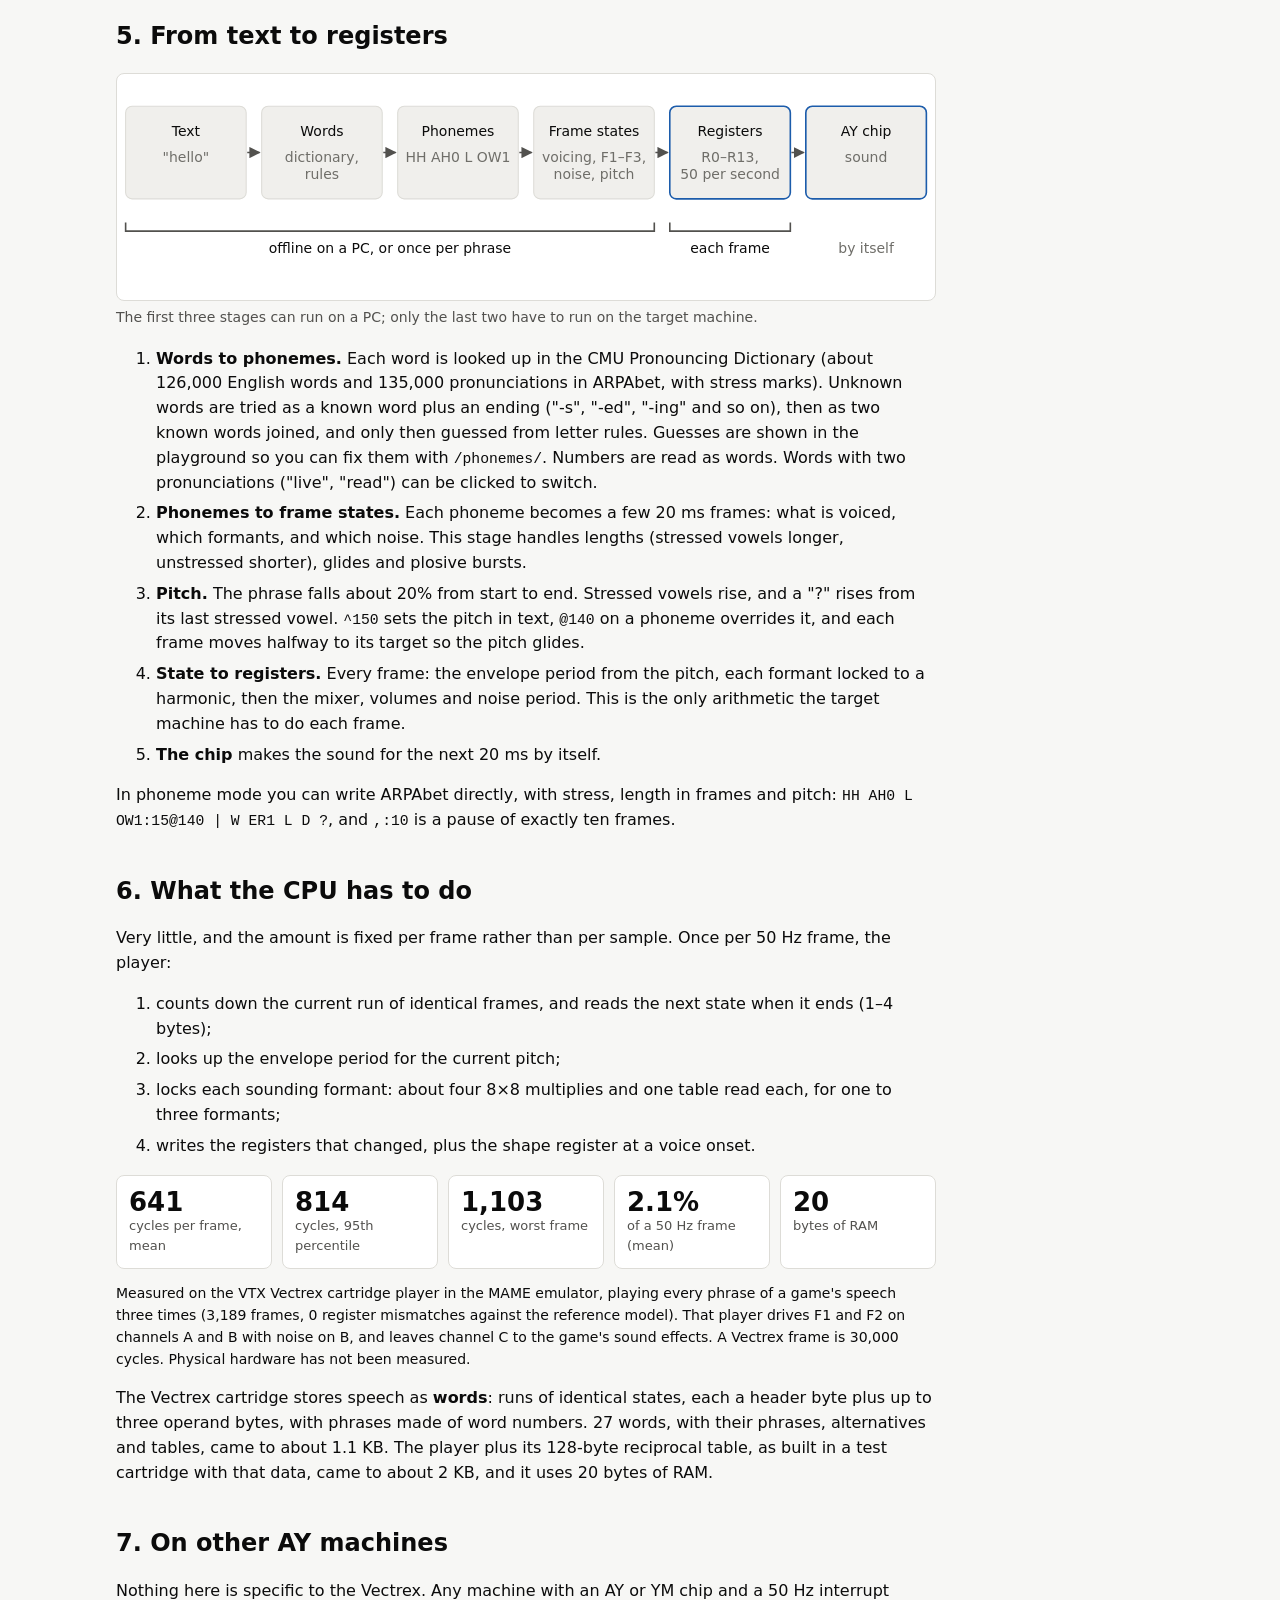
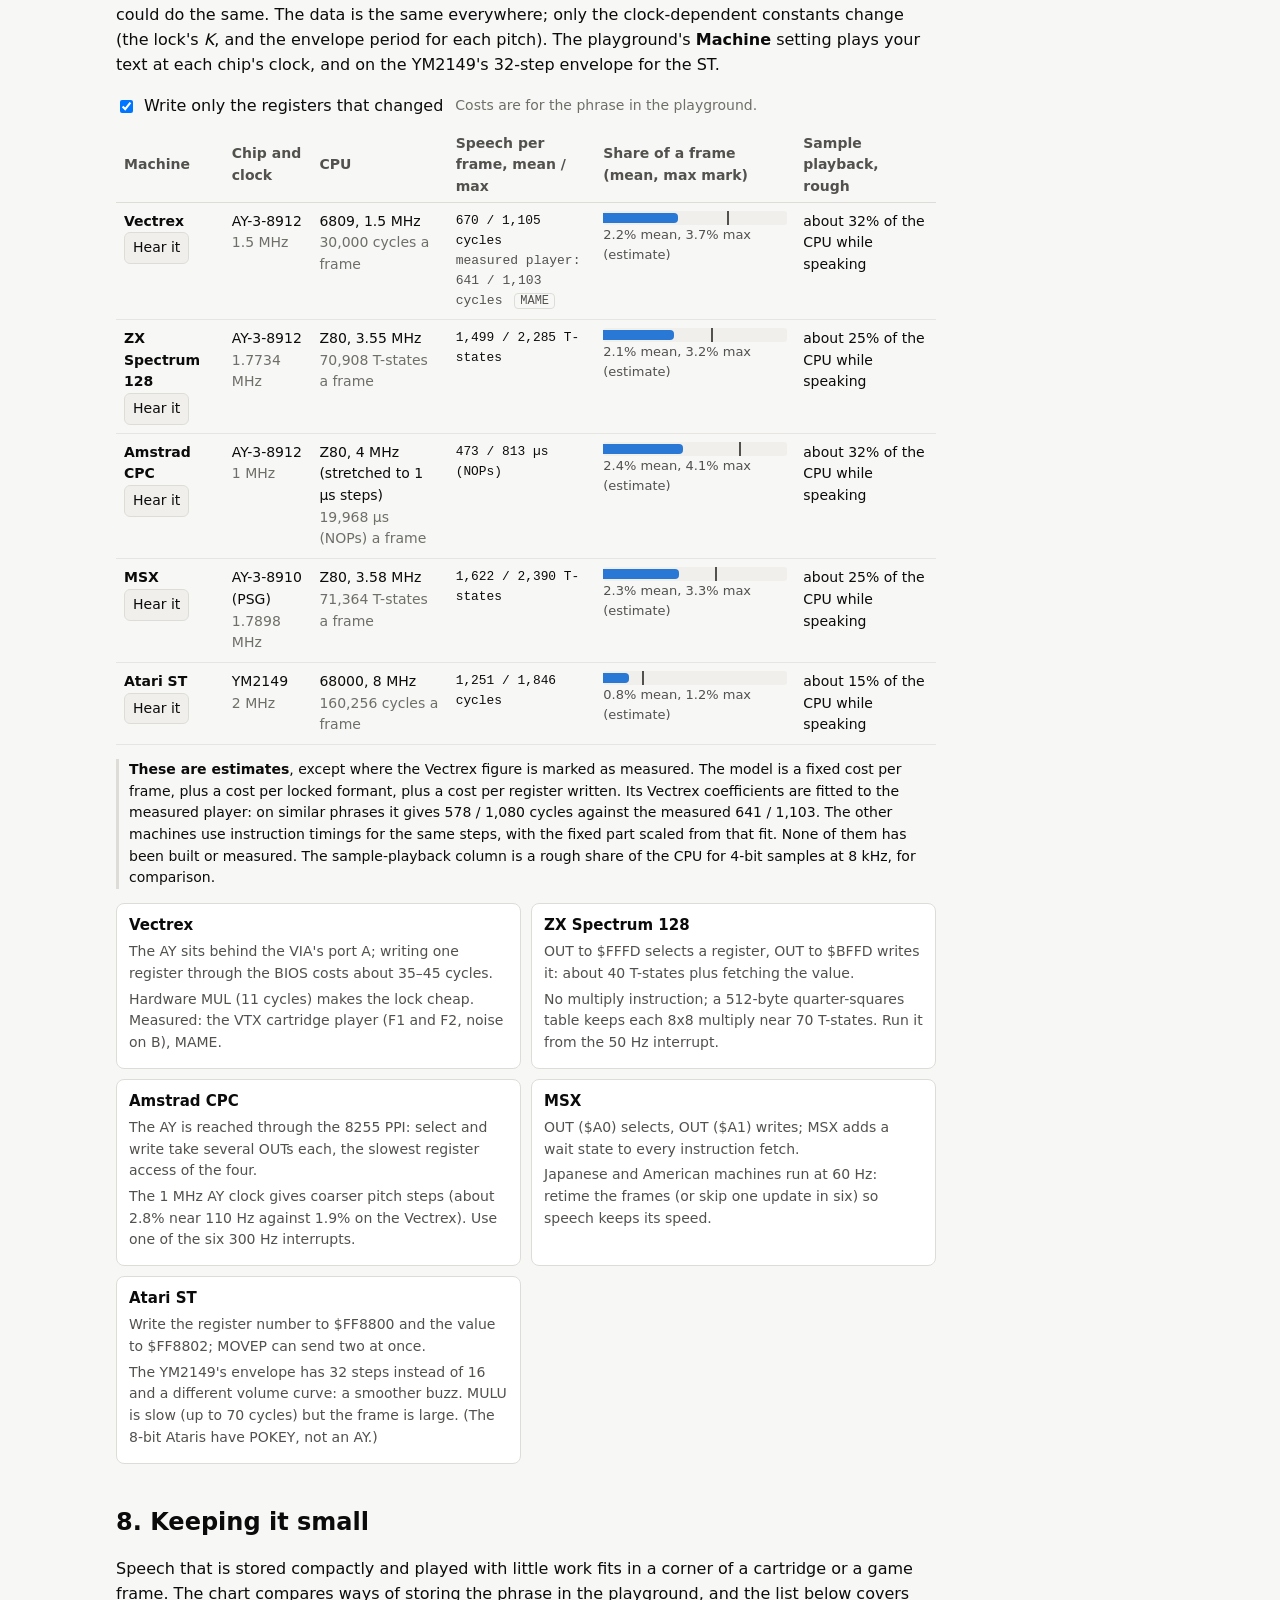
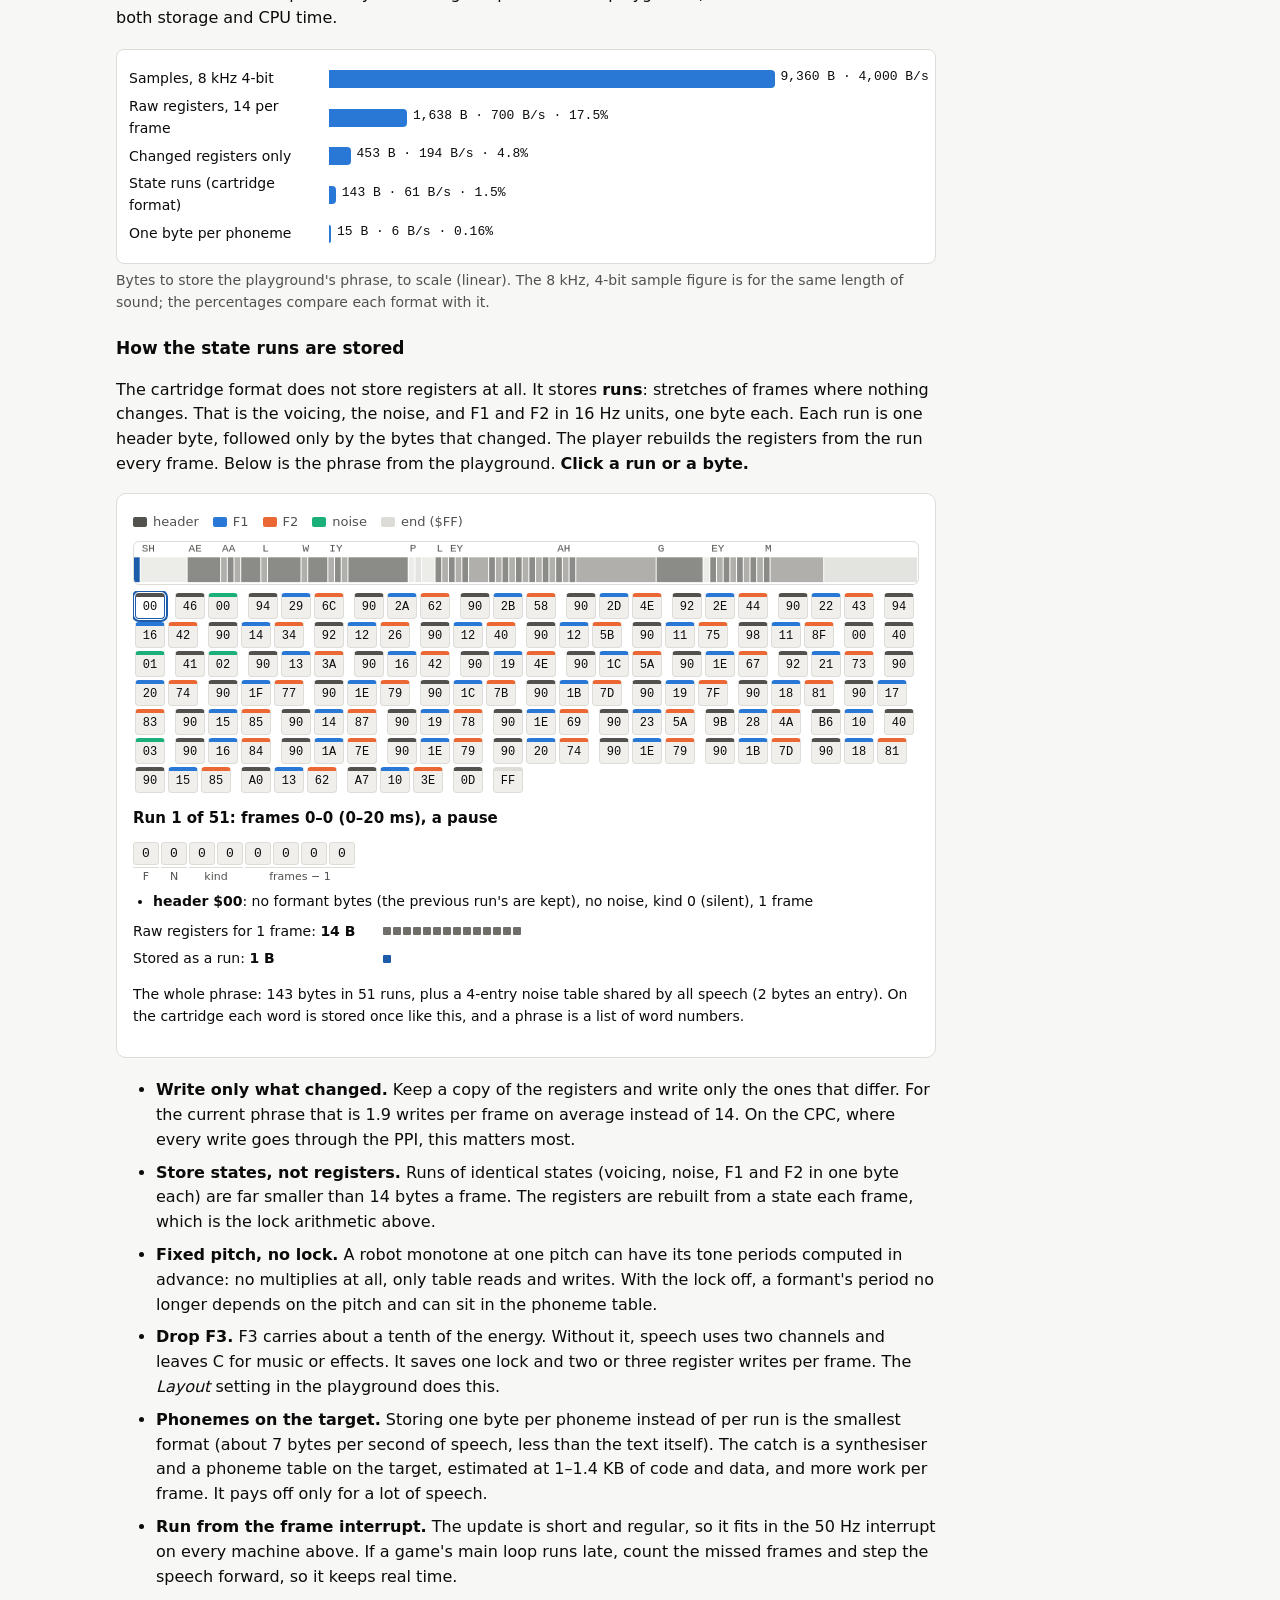
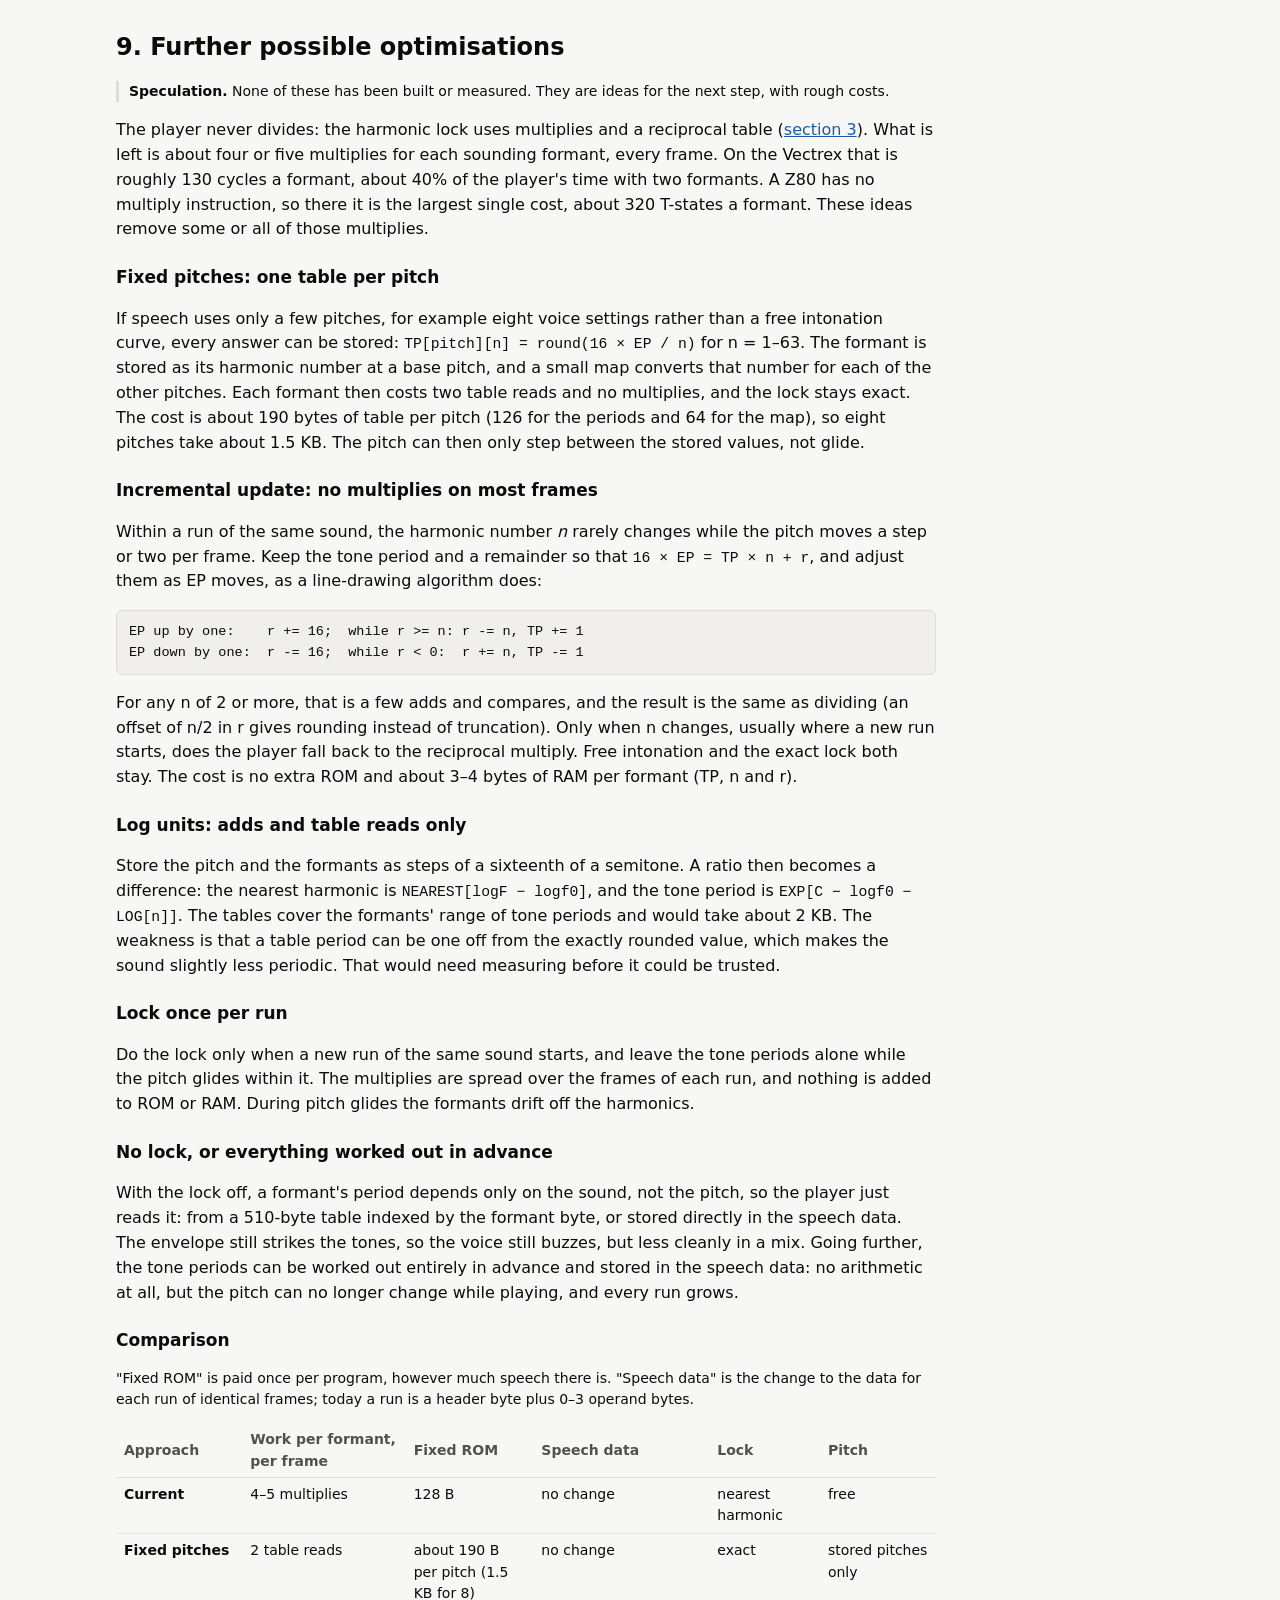
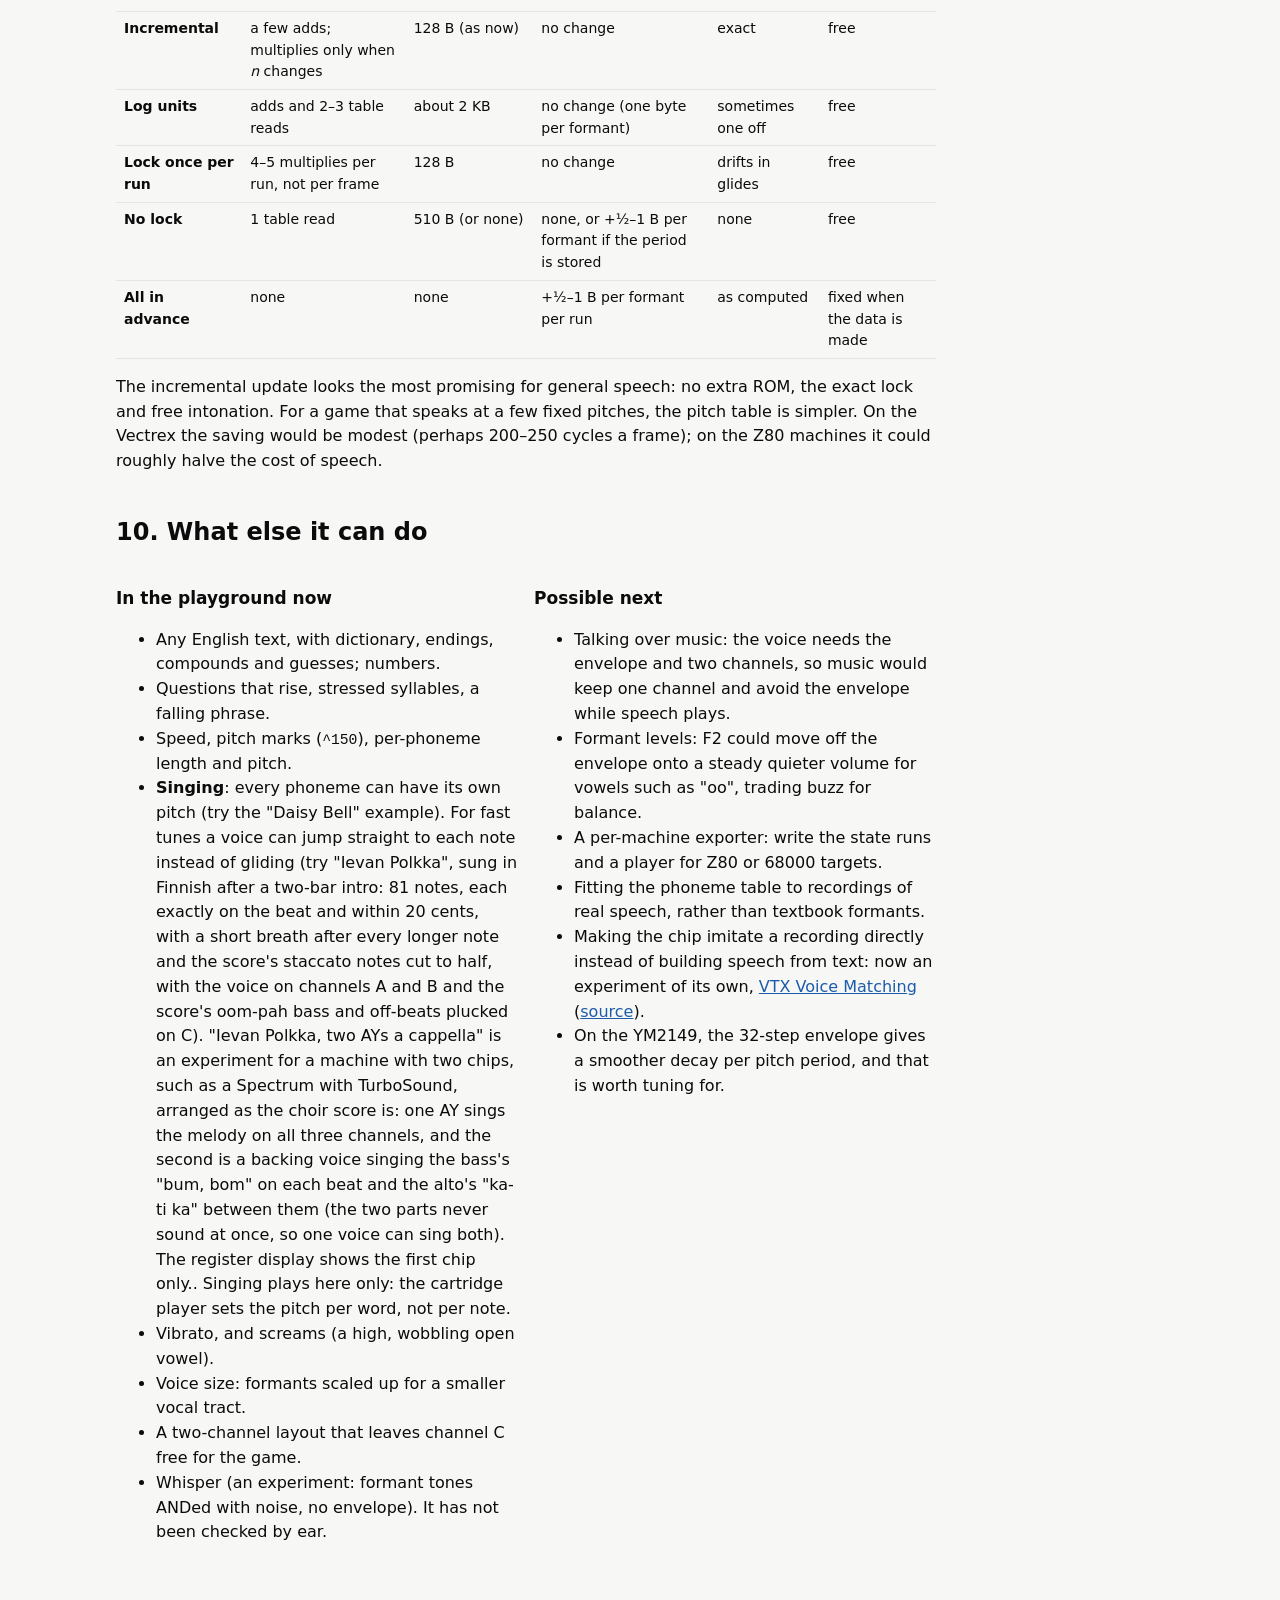
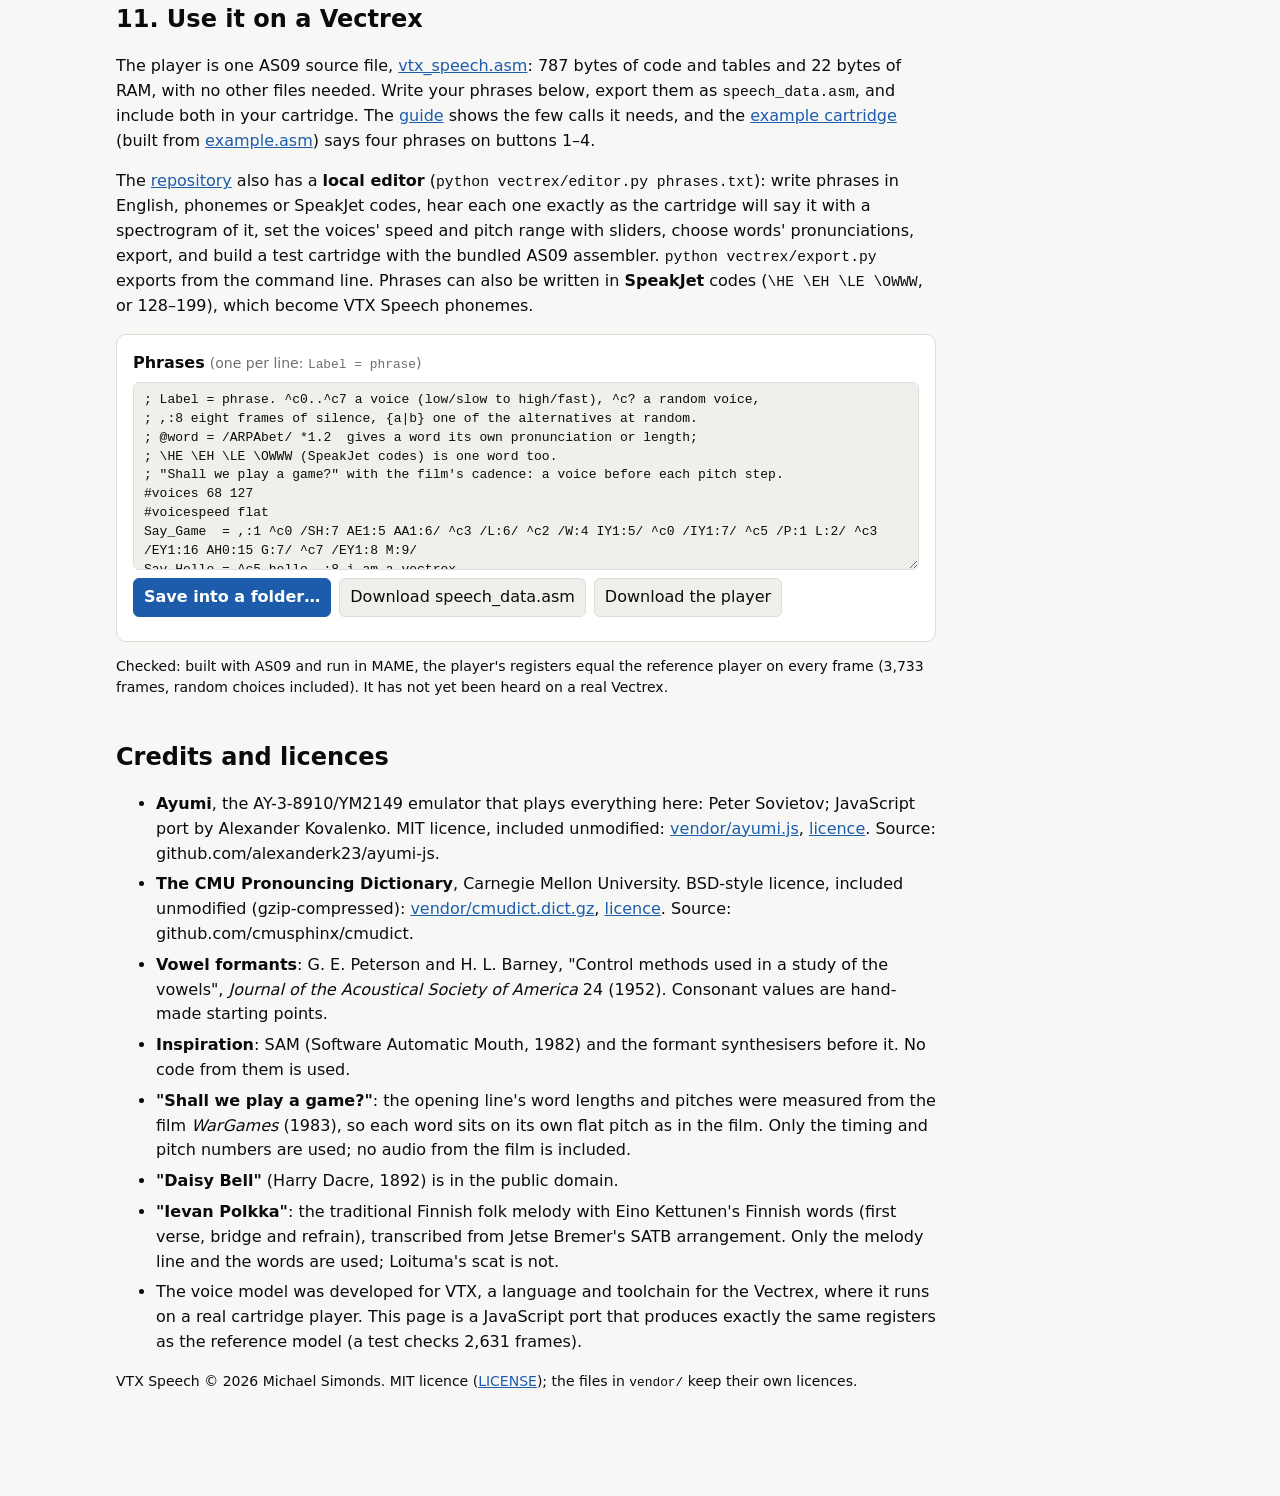
==== commit 7b3f70b7: "Explainer: mention volume tricks in the opening The opening said the AY has no waveforms and no samp" ====
--- a/index.html
+++ b/index.html
@@ -33,7 +33,7 @@
 <main>
 <section class="hero">
   <h1>A talking AY chip</h1>
-  <p class="lede">The AY-3-8910 family has three square waves, one noise source and one envelope. It has no filters, no waveforms and no samples. This page shows that it can still talk, using only its own generators. The CPU sets the chip's registers once every 50th of a second, which takes about 2% of a Vectrex frame, and the chip makes the voice in between.</p>
+  <p class="lede">The AY-3-8910 family has three square waves, one noise source and one envelope. It has no filters, no other waveforms and no sample playback of its own. The CPU can fake them with volume tricks: rewriting a channel's 4-bit volume register thousands of times a second plays samples or draws other waveforms, but that keeps the CPU busy for the whole sound. This page shows that the chip can talk without that, using only its own generators. The CPU sets the chip's registers once every 50th of a second, which takes about 2% of a Vectrex frame, and the chip makes the voice in between.</p>
   <p class="dim">Everything here runs in your browser: the voice model, the pronunciation dictionary and an AY emulator. Type anything below. The source, the Vectrex player and the tools are on GitHub: <a href="https://github.com/mikiex/vtx-speech">github.com/mikiex/vtx-speech</a>.</p>
   <p class="dim">Follow-on experiment: <a href="https://mikiex.github.io/vtx-voice-matching/">VTX Voice Matching</a> starts from a recording instead of text, and searches for the AY settings that sound closest to it, 50 times a second.</p>
 </section>
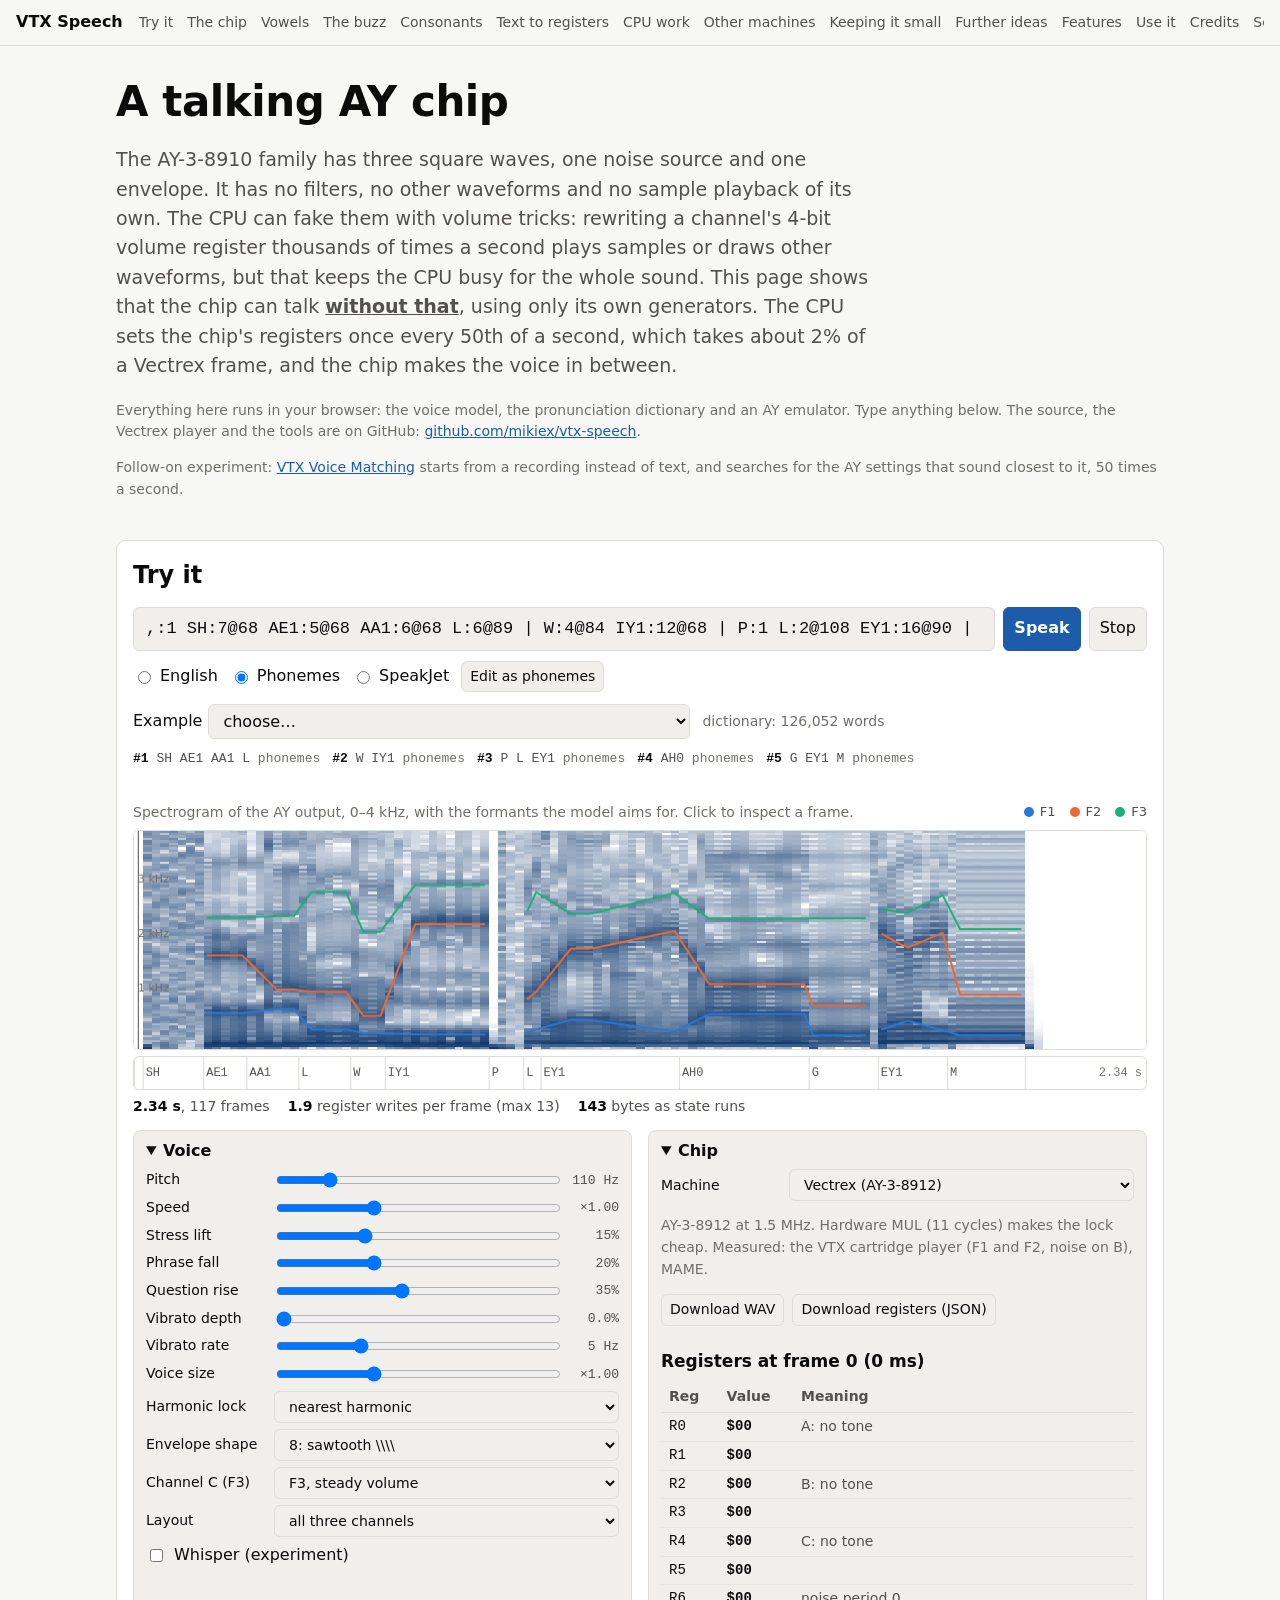
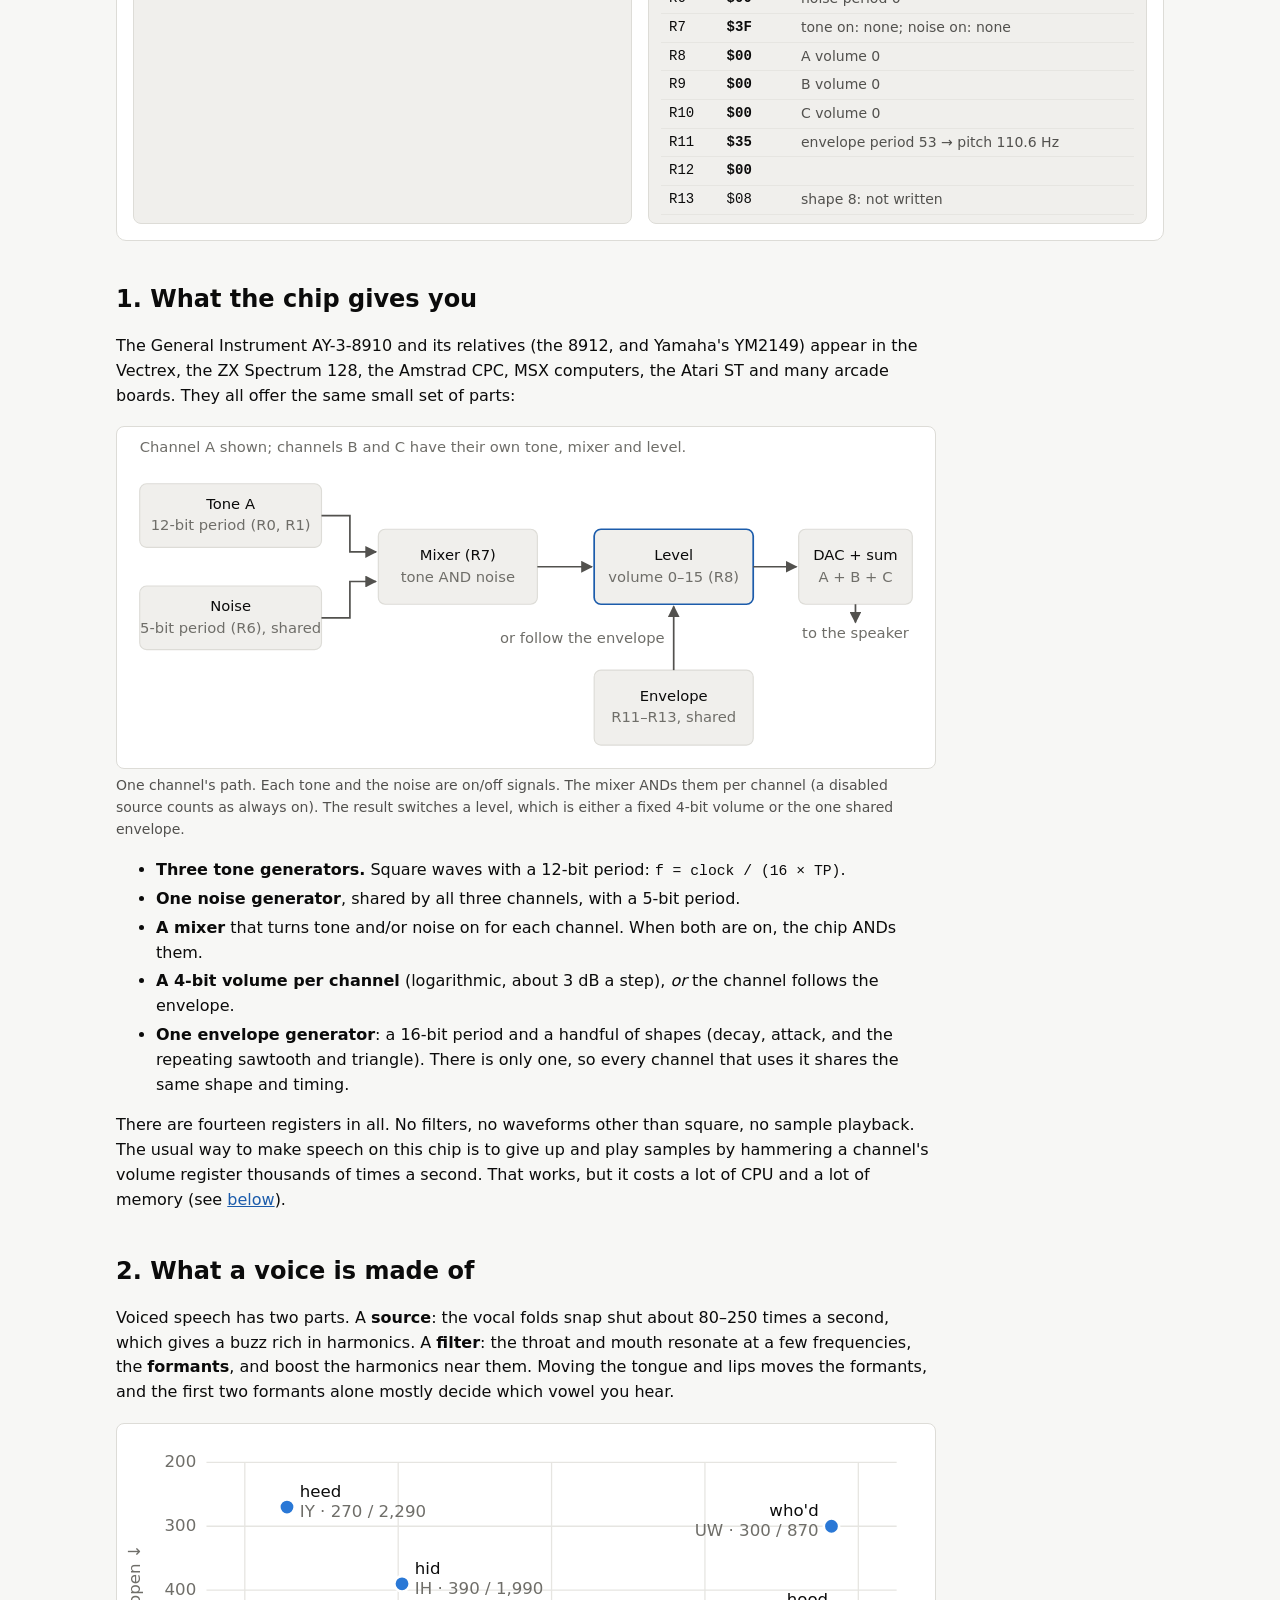
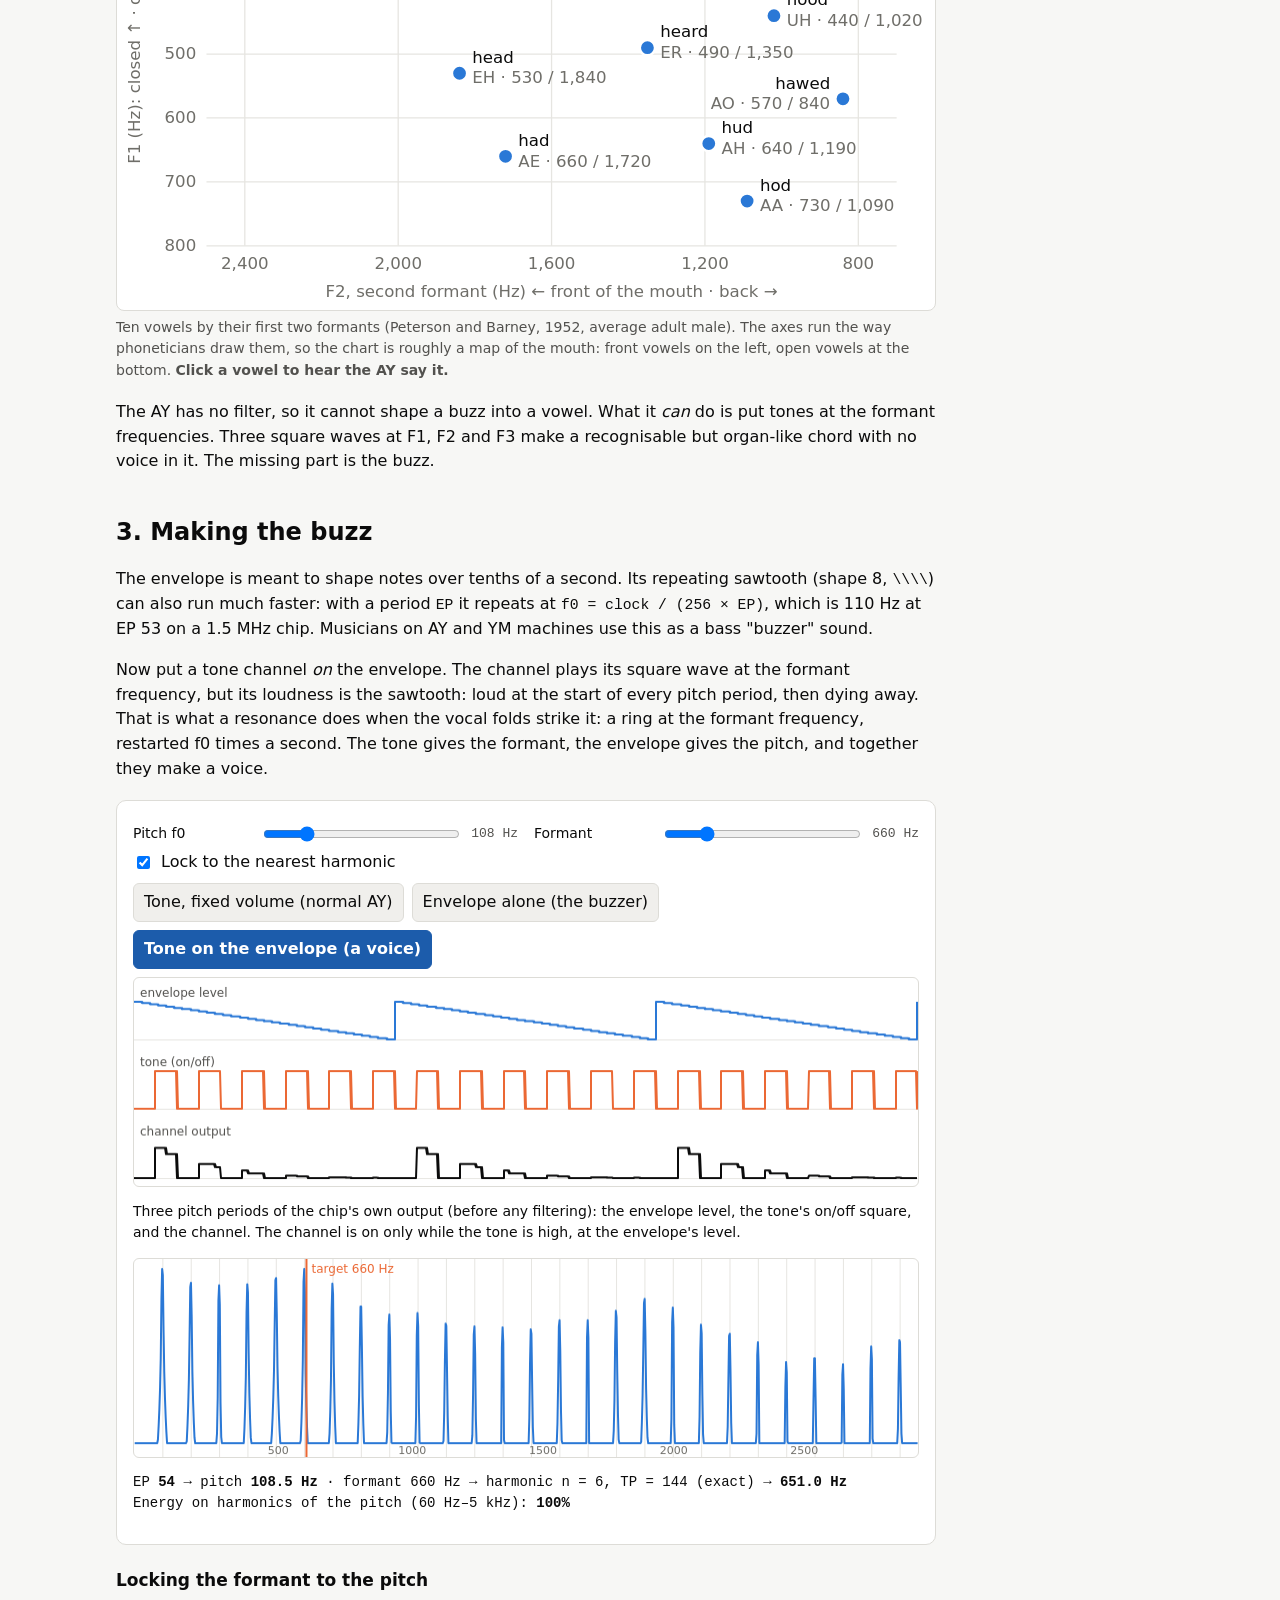
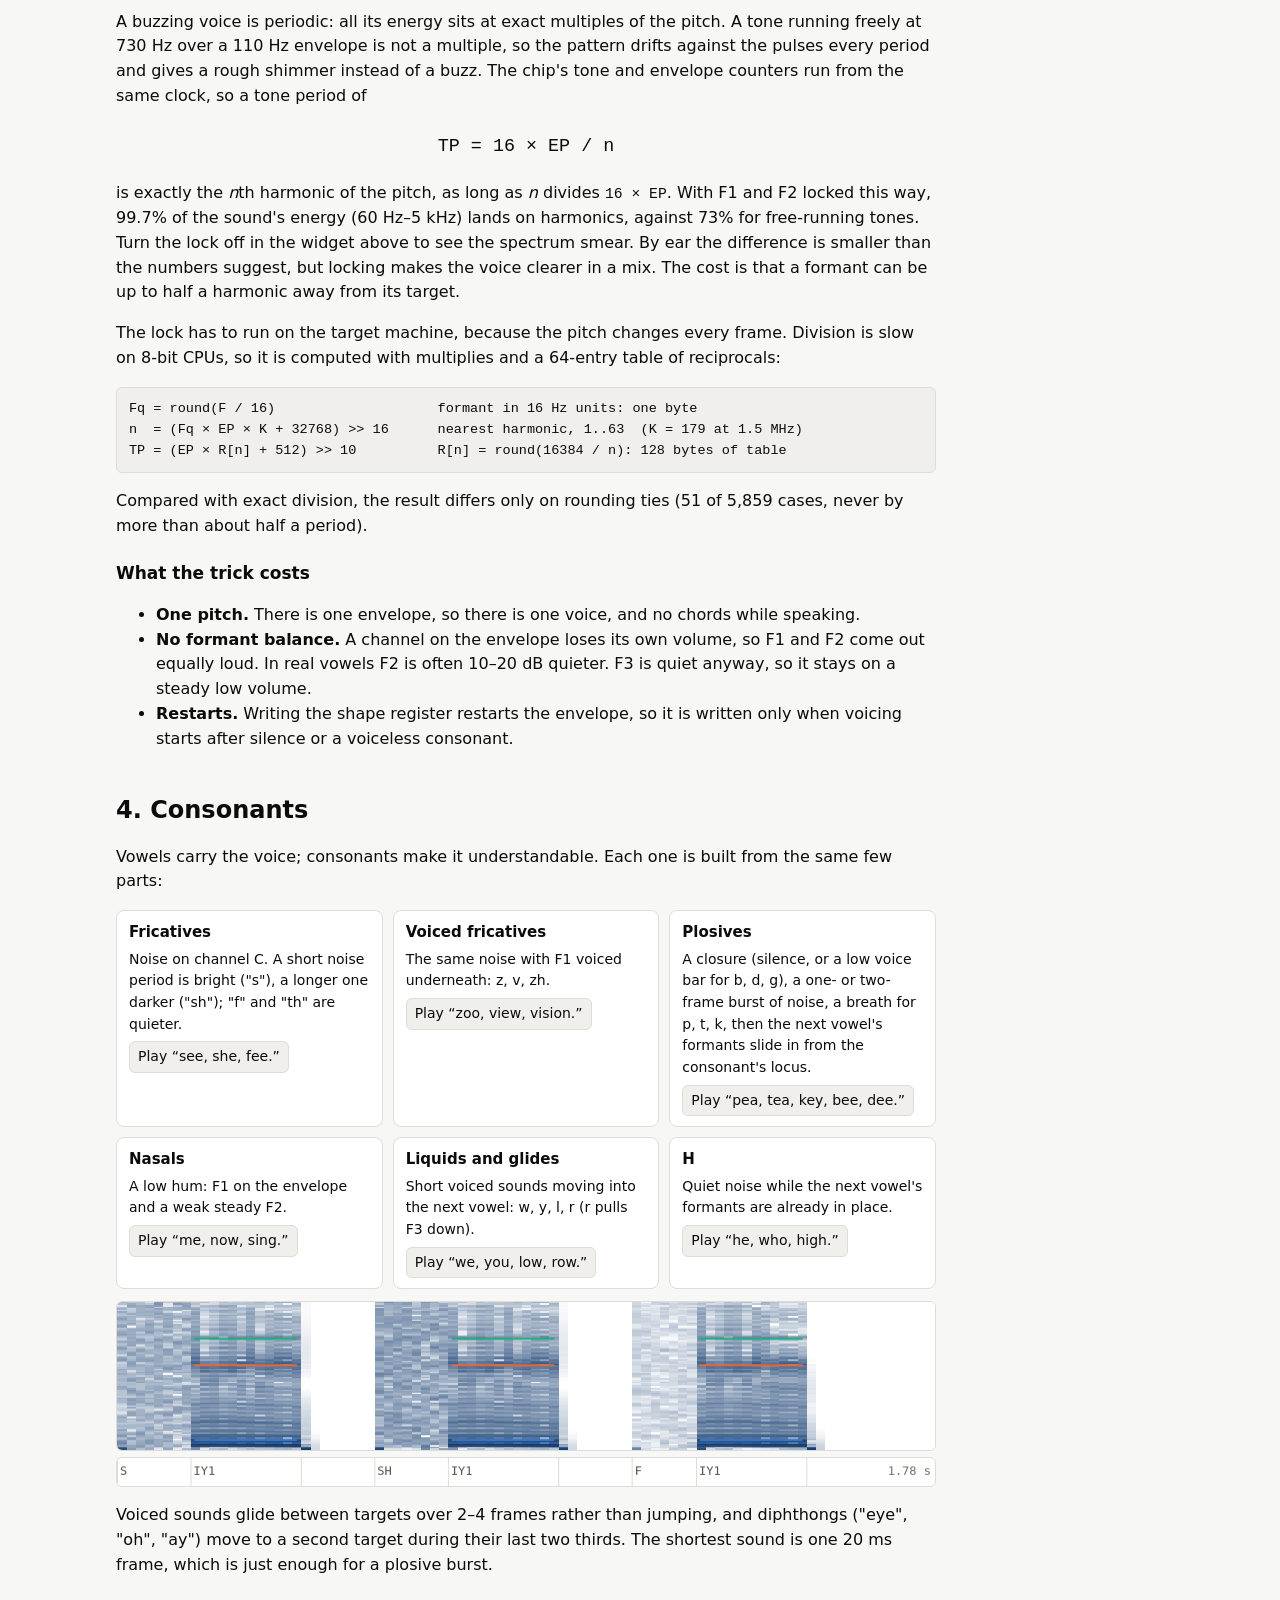
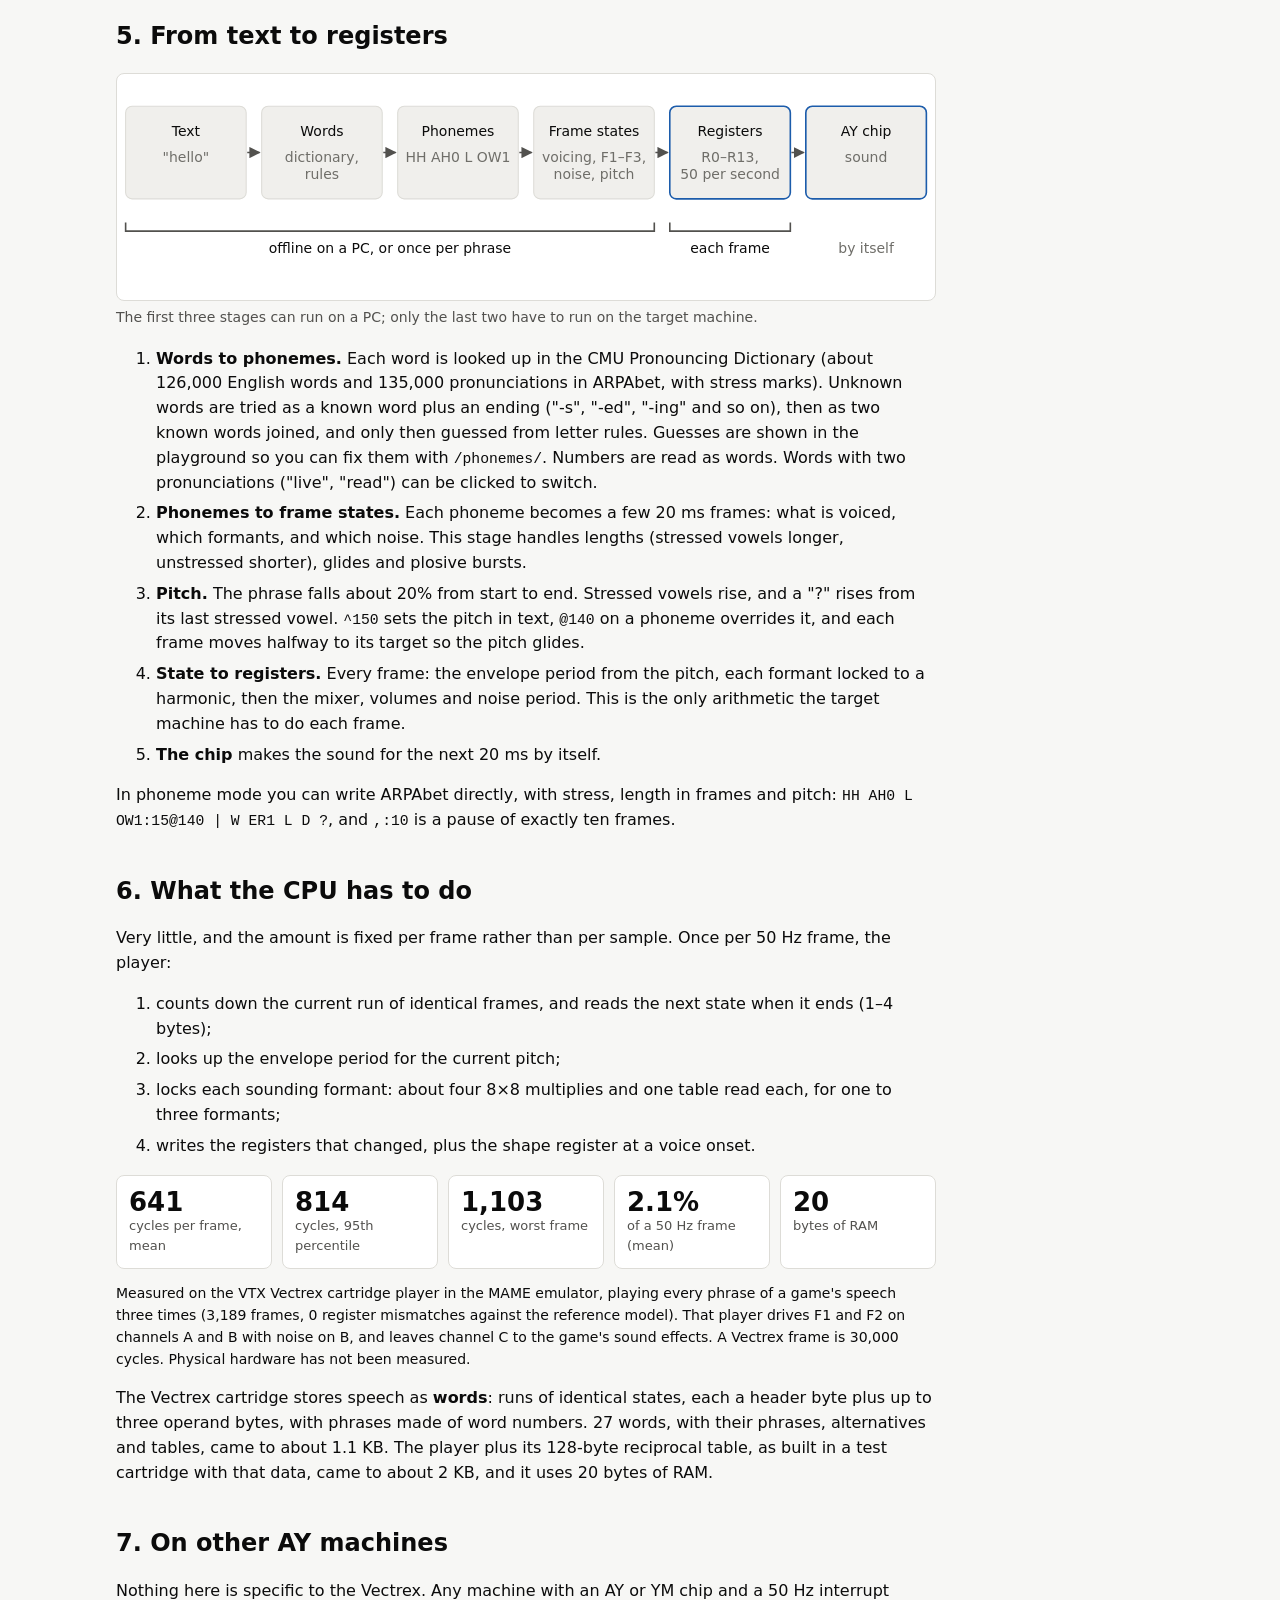
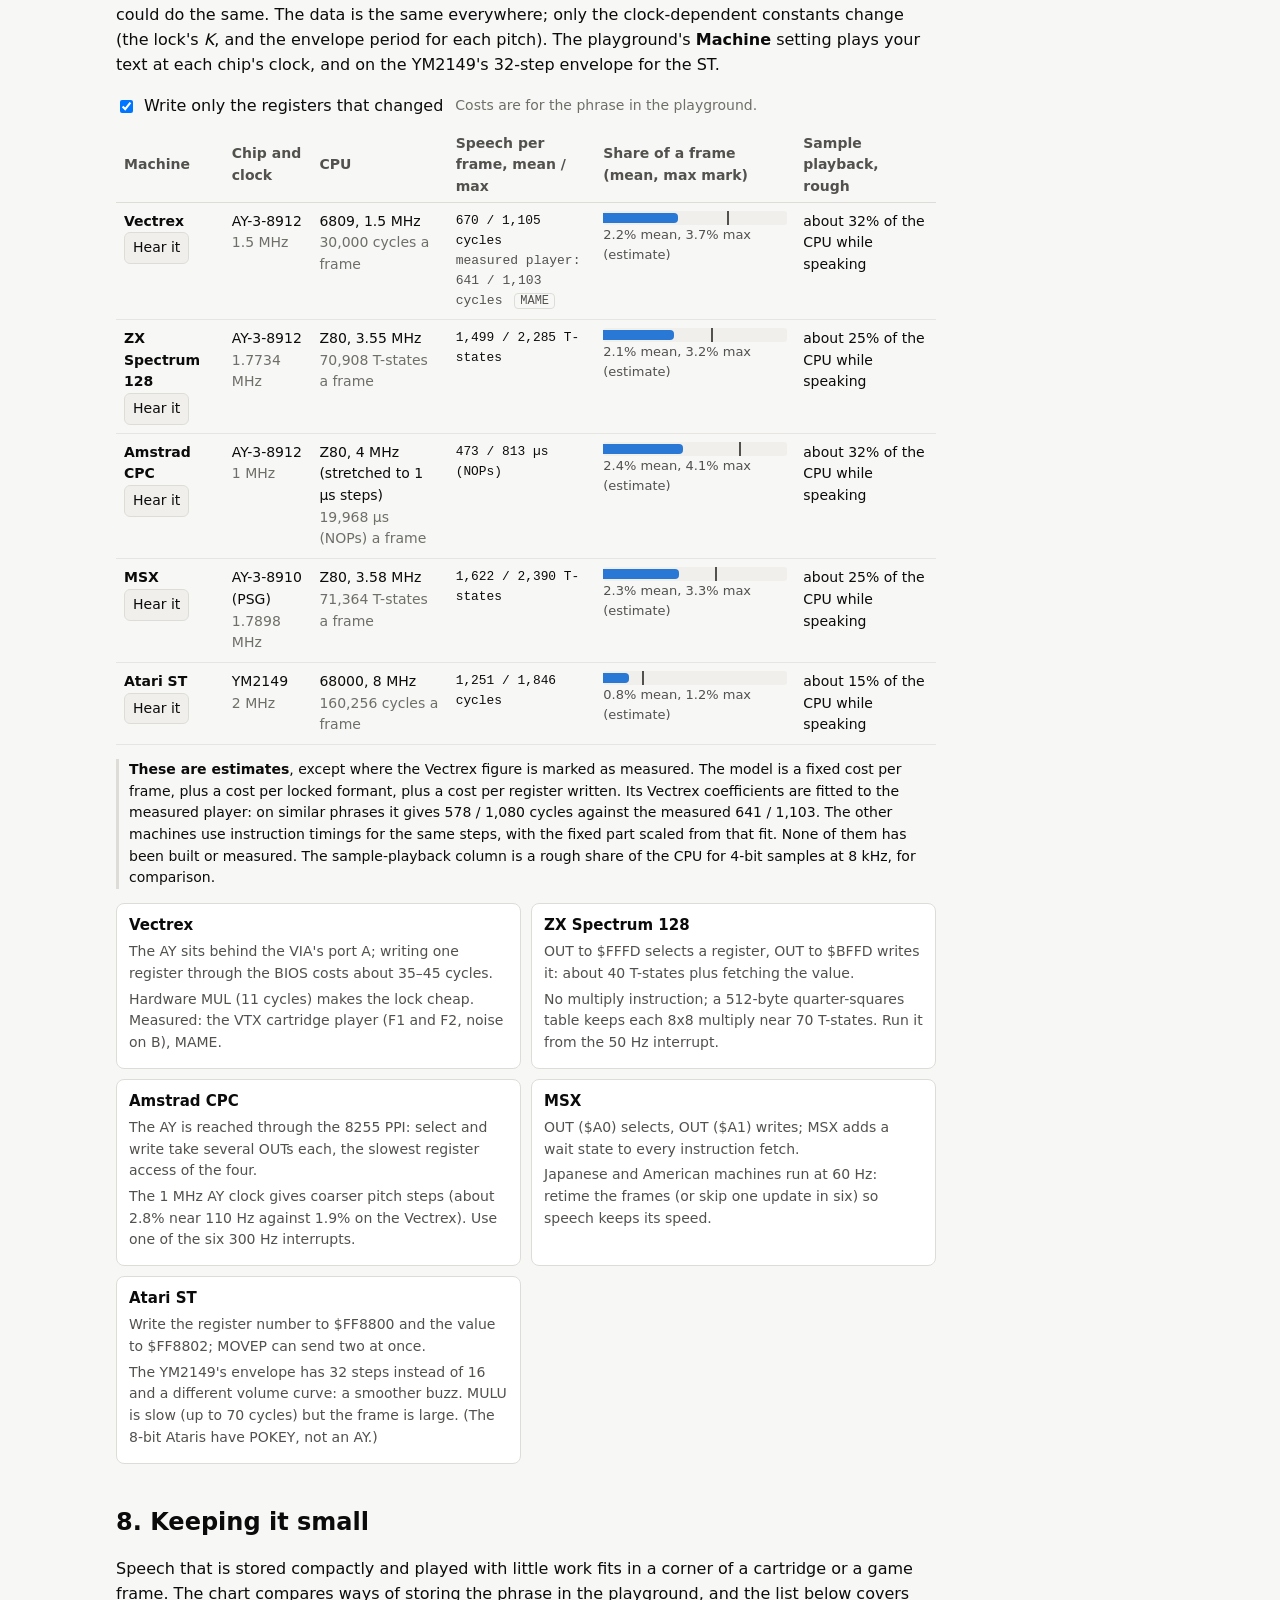
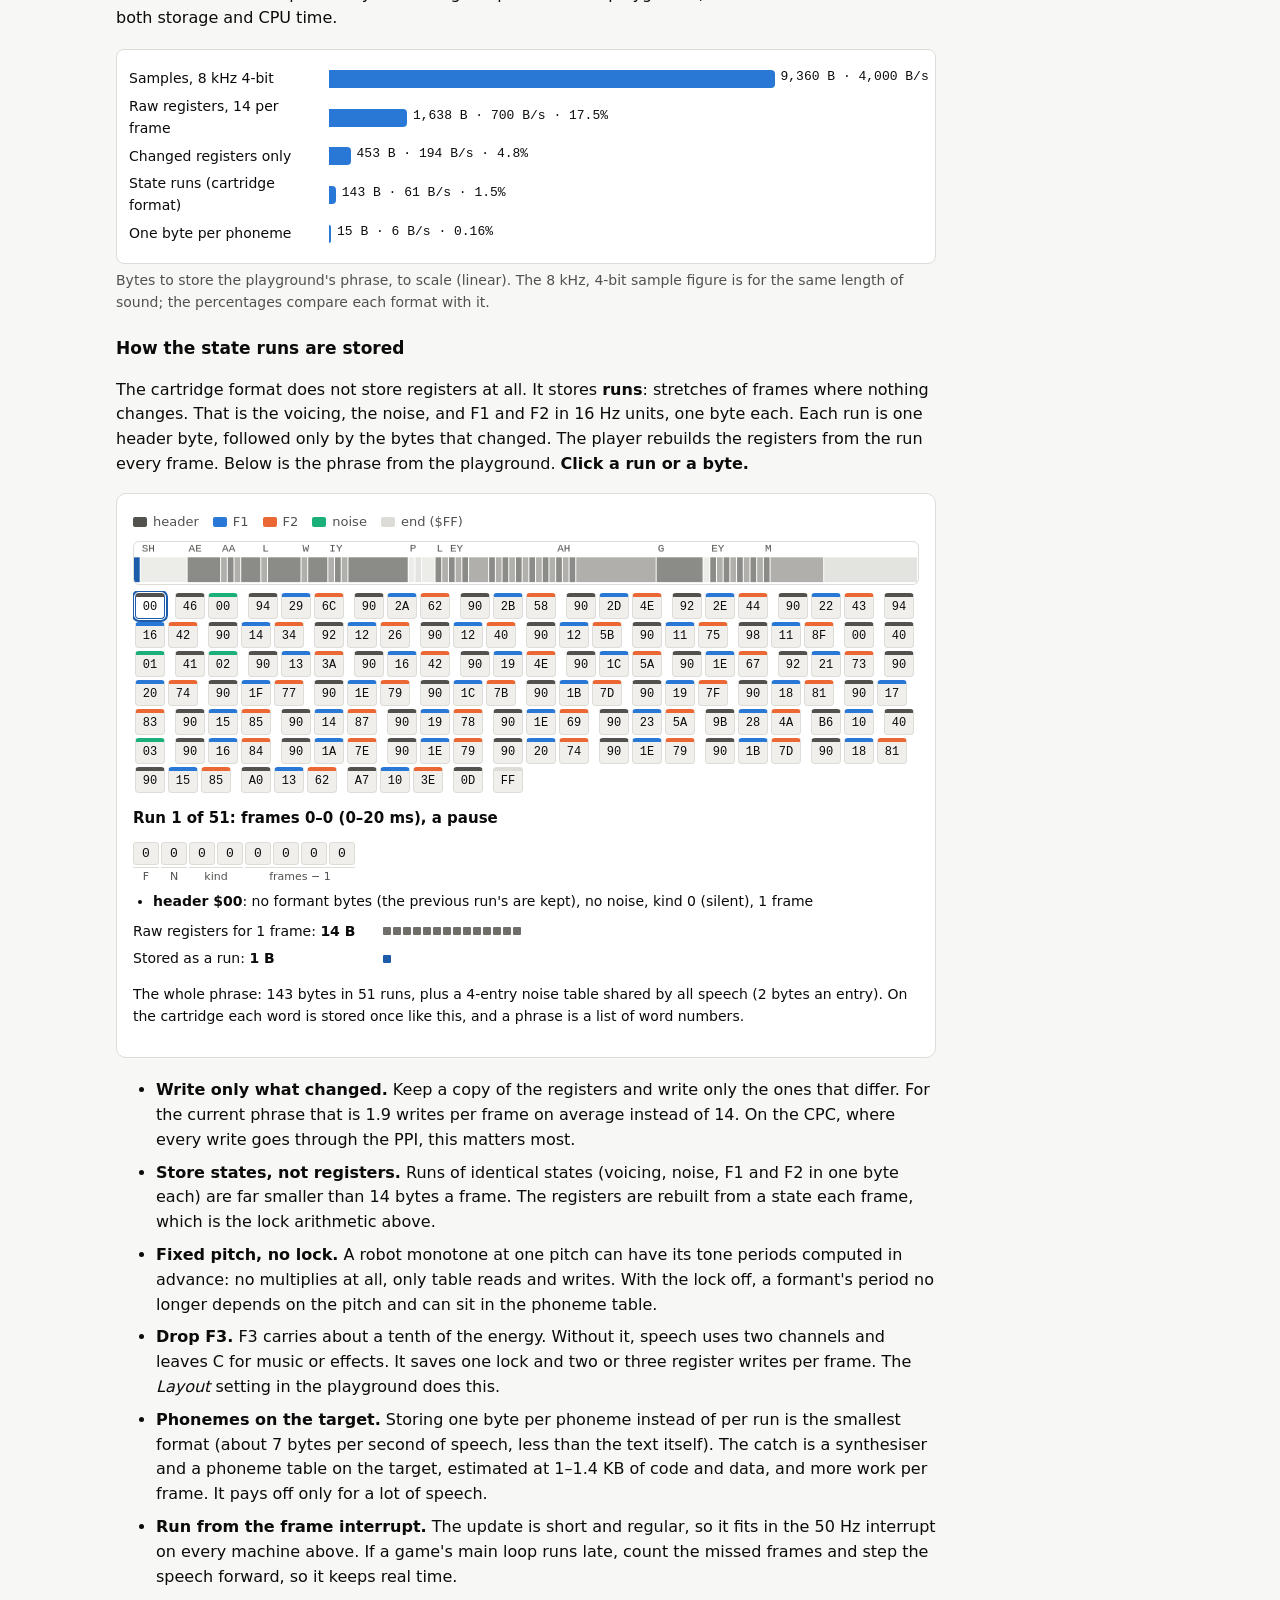
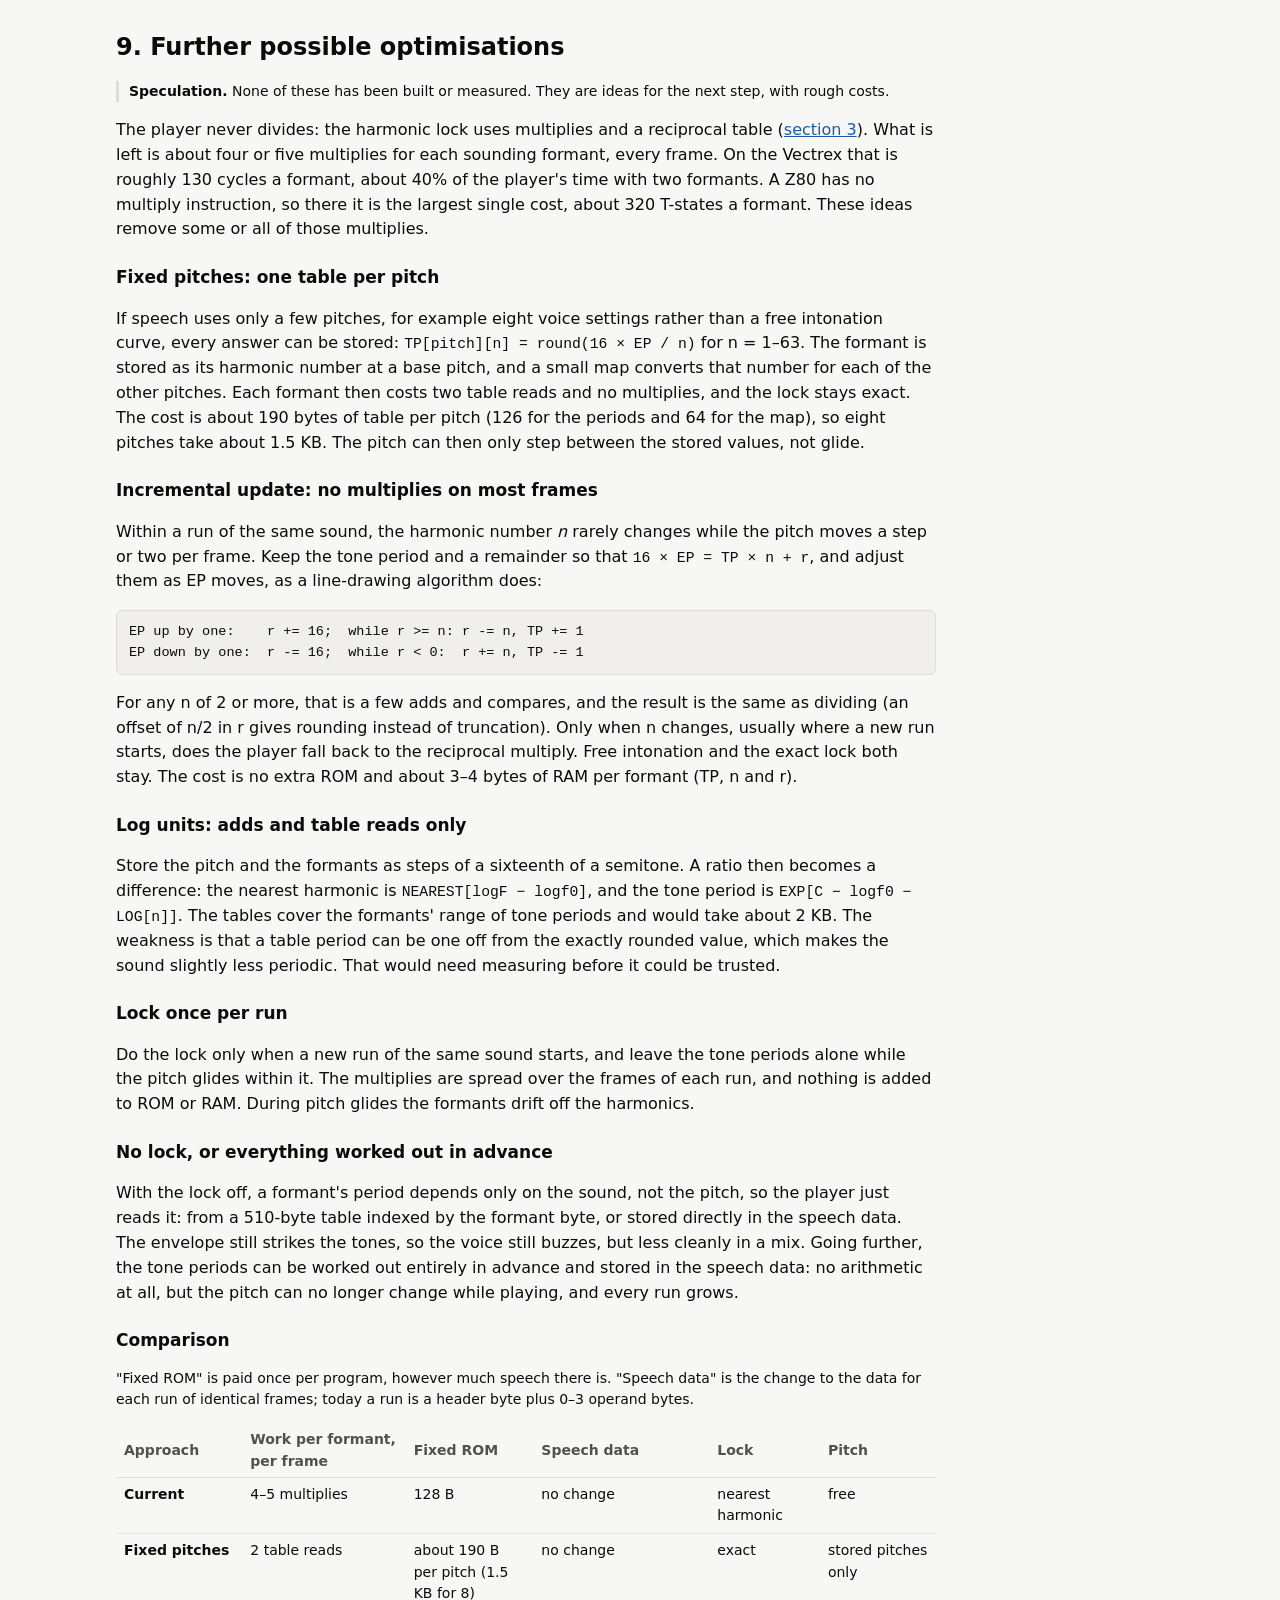
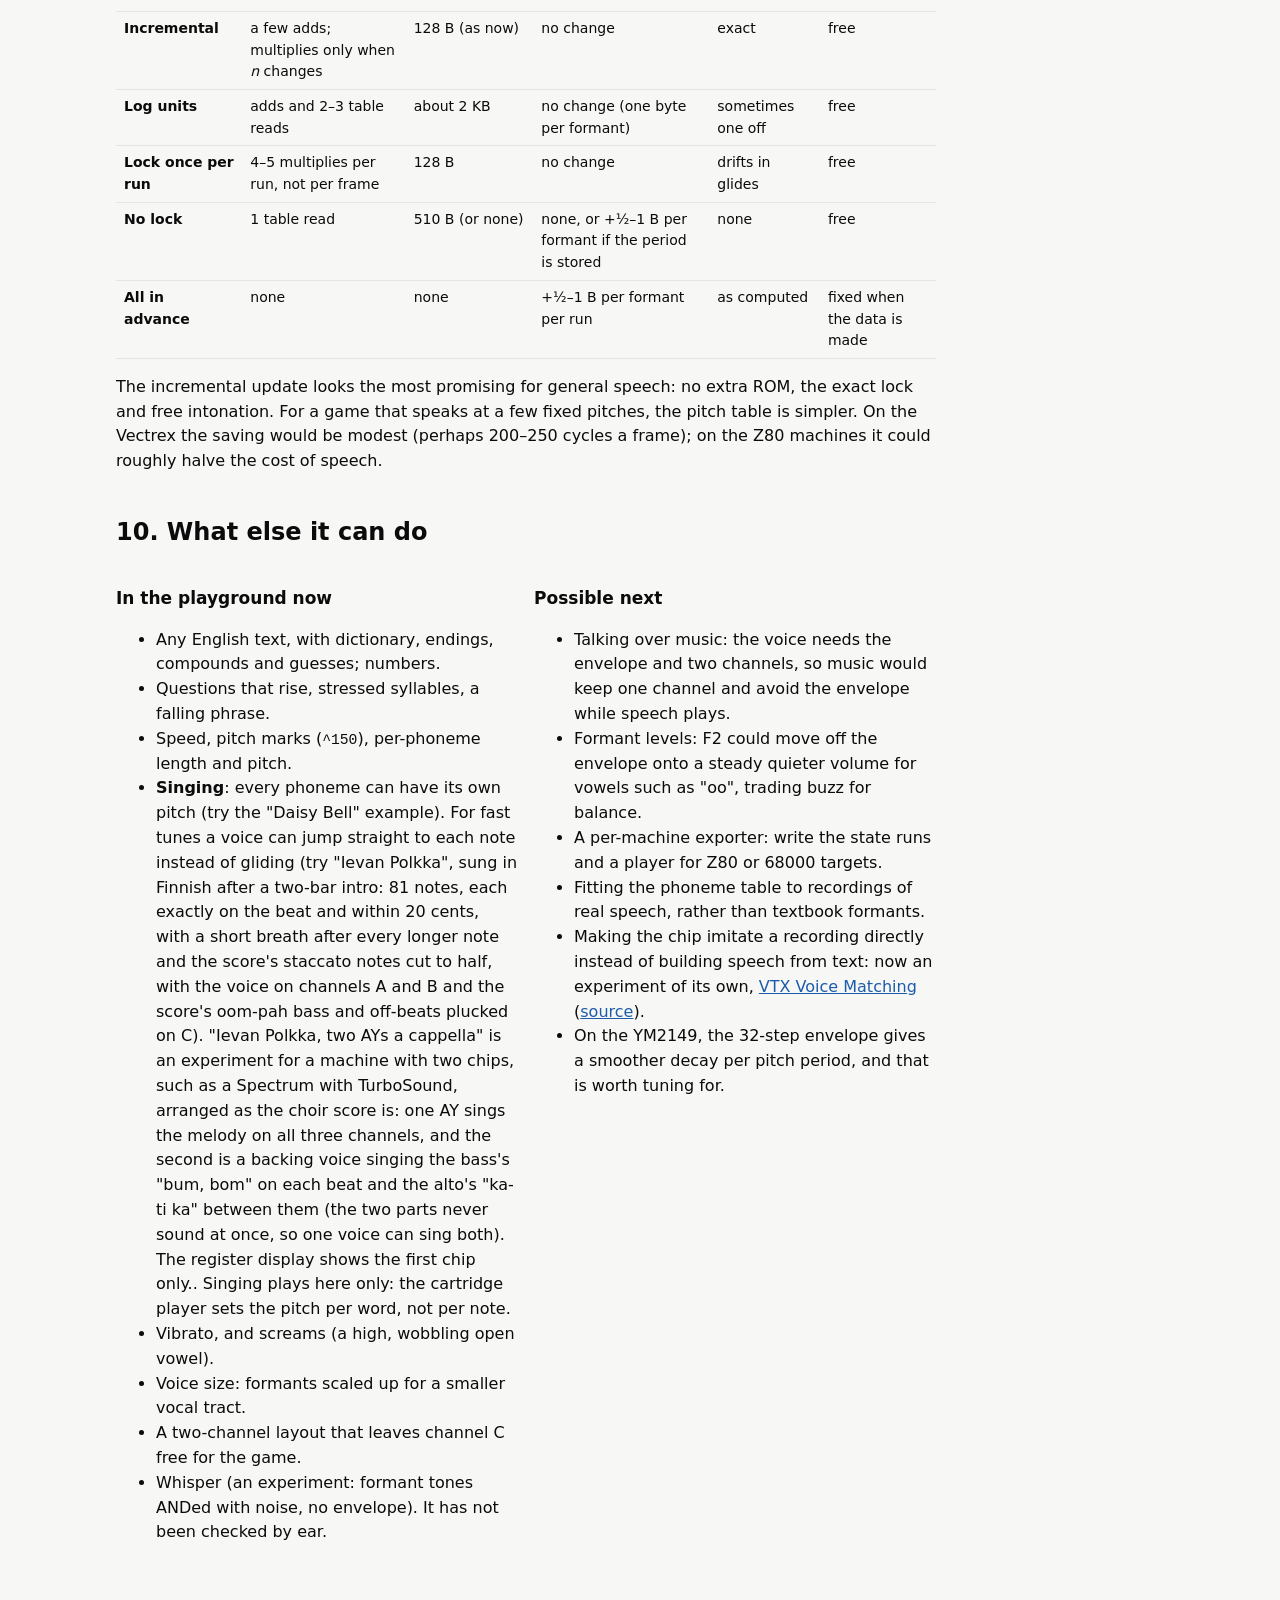
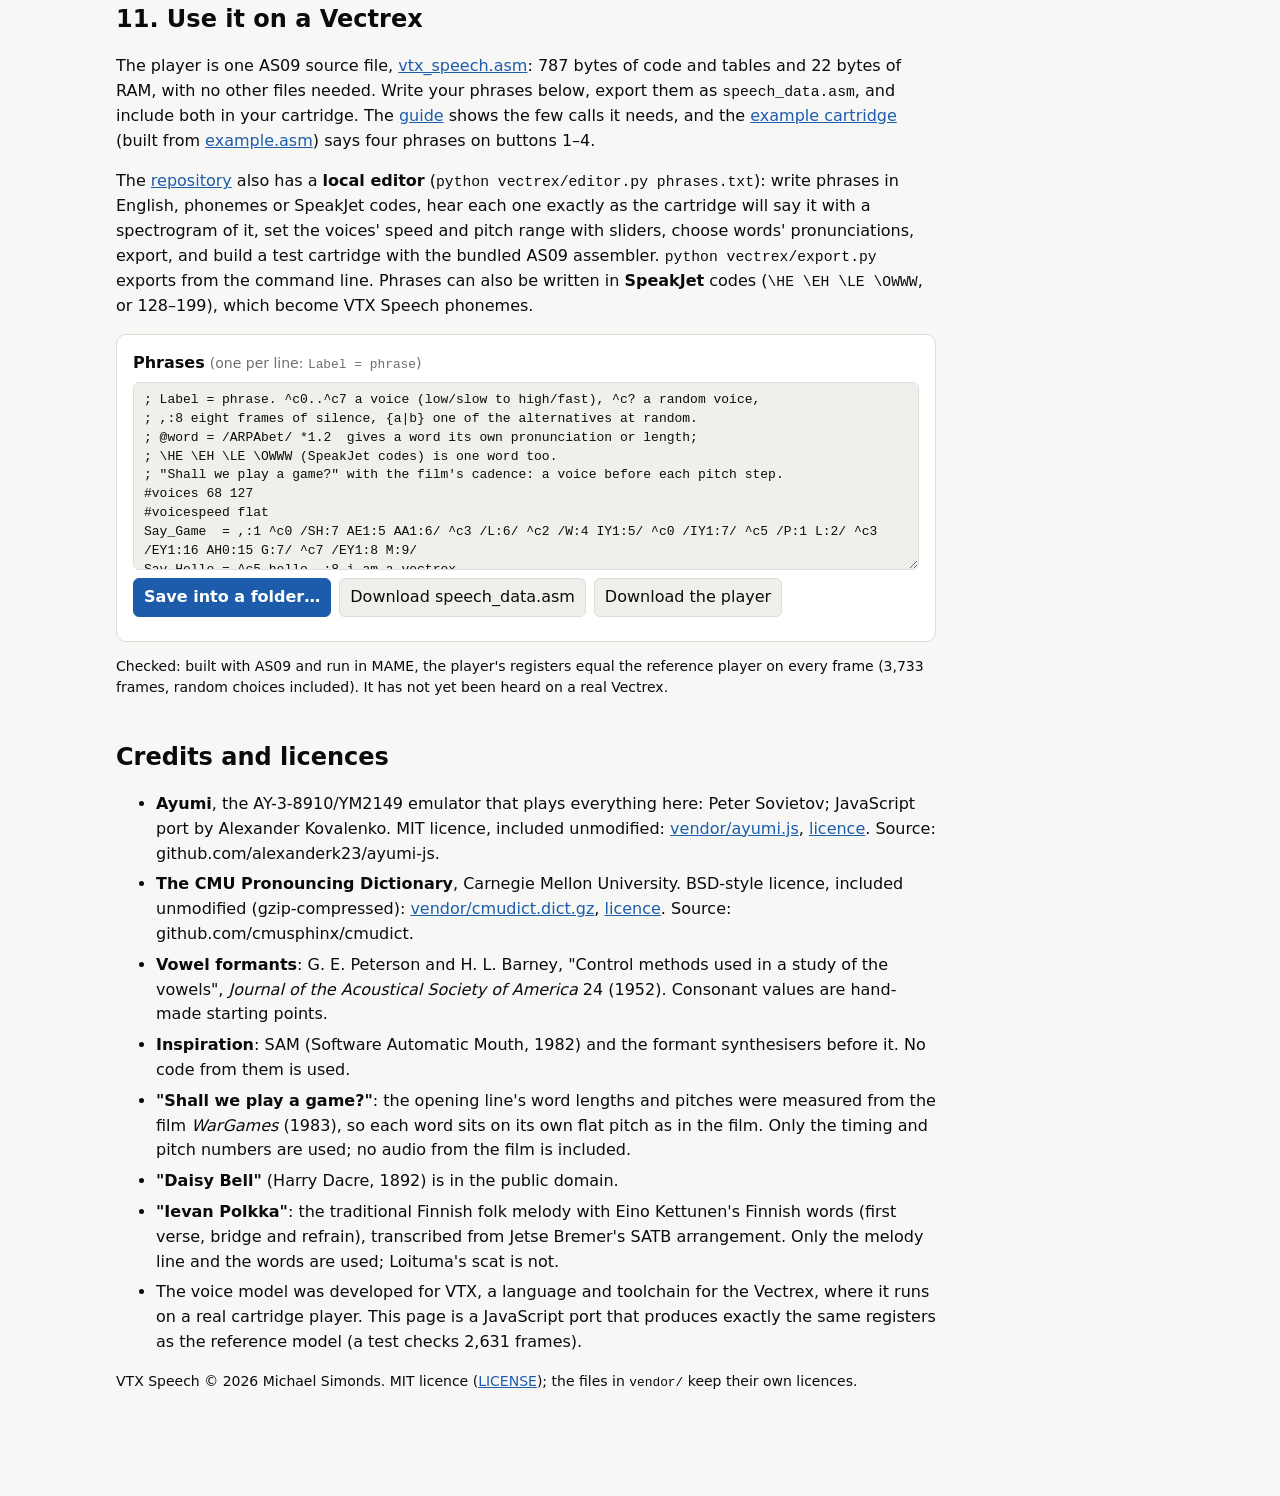
==== commit 2a58741a: "Explainer: bold and underline "without that" in the opening Co-Authored-By: Claude Opus 5.5 <noreply" ====
--- a/index.html
+++ b/index.html
@@ -33,7 +33,7 @@
 <main>
 <section class="hero">
   <h1>A talking AY chip</h1>
-  <p class="lede">The AY-3-8910 family has three square waves, one noise source and one envelope. It has no filters, no other waveforms and no sample playback of its own. The CPU can fake them with volume tricks: rewriting a channel's 4-bit volume register thousands of times a second plays samples or draws other waveforms, but that keeps the CPU busy for the whole sound. This page shows that the chip can talk without that, using only its own generators. The CPU sets the chip's registers once every 50th of a second, which takes about 2% of a Vectrex frame, and the chip makes the voice in between.</p>
+  <p class="lede">The AY-3-8910 family has three square waves, one noise source and one envelope. It has no filters, no other waveforms and no sample playback of its own. The CPU can fake them with volume tricks: rewriting a channel's 4-bit volume register thousands of times a second plays samples or draws other waveforms, but that keeps the CPU busy for the whole sound. This page shows that the chip can talk <b><u>without that</u></b>, using only its own generators. The CPU sets the chip's registers once every 50th of a second, which takes about 2% of a Vectrex frame, and the chip makes the voice in between.</p>
   <p class="dim">Everything here runs in your browser: the voice model, the pronunciation dictionary and an AY emulator. Type anything below. The source, the Vectrex player and the tools are on GitHub: <a href="https://github.com/mikiex/vtx-speech">github.com/mikiex/vtx-speech</a>.</p>
   <p class="dim">Follow-on experiment: <a href="https://mikiex.github.io/vtx-voice-matching/">VTX Voice Matching</a> starts from a recording instead of text, and searches for the AY settings that sound closest to it, 50 times a second.</p>
 </section>
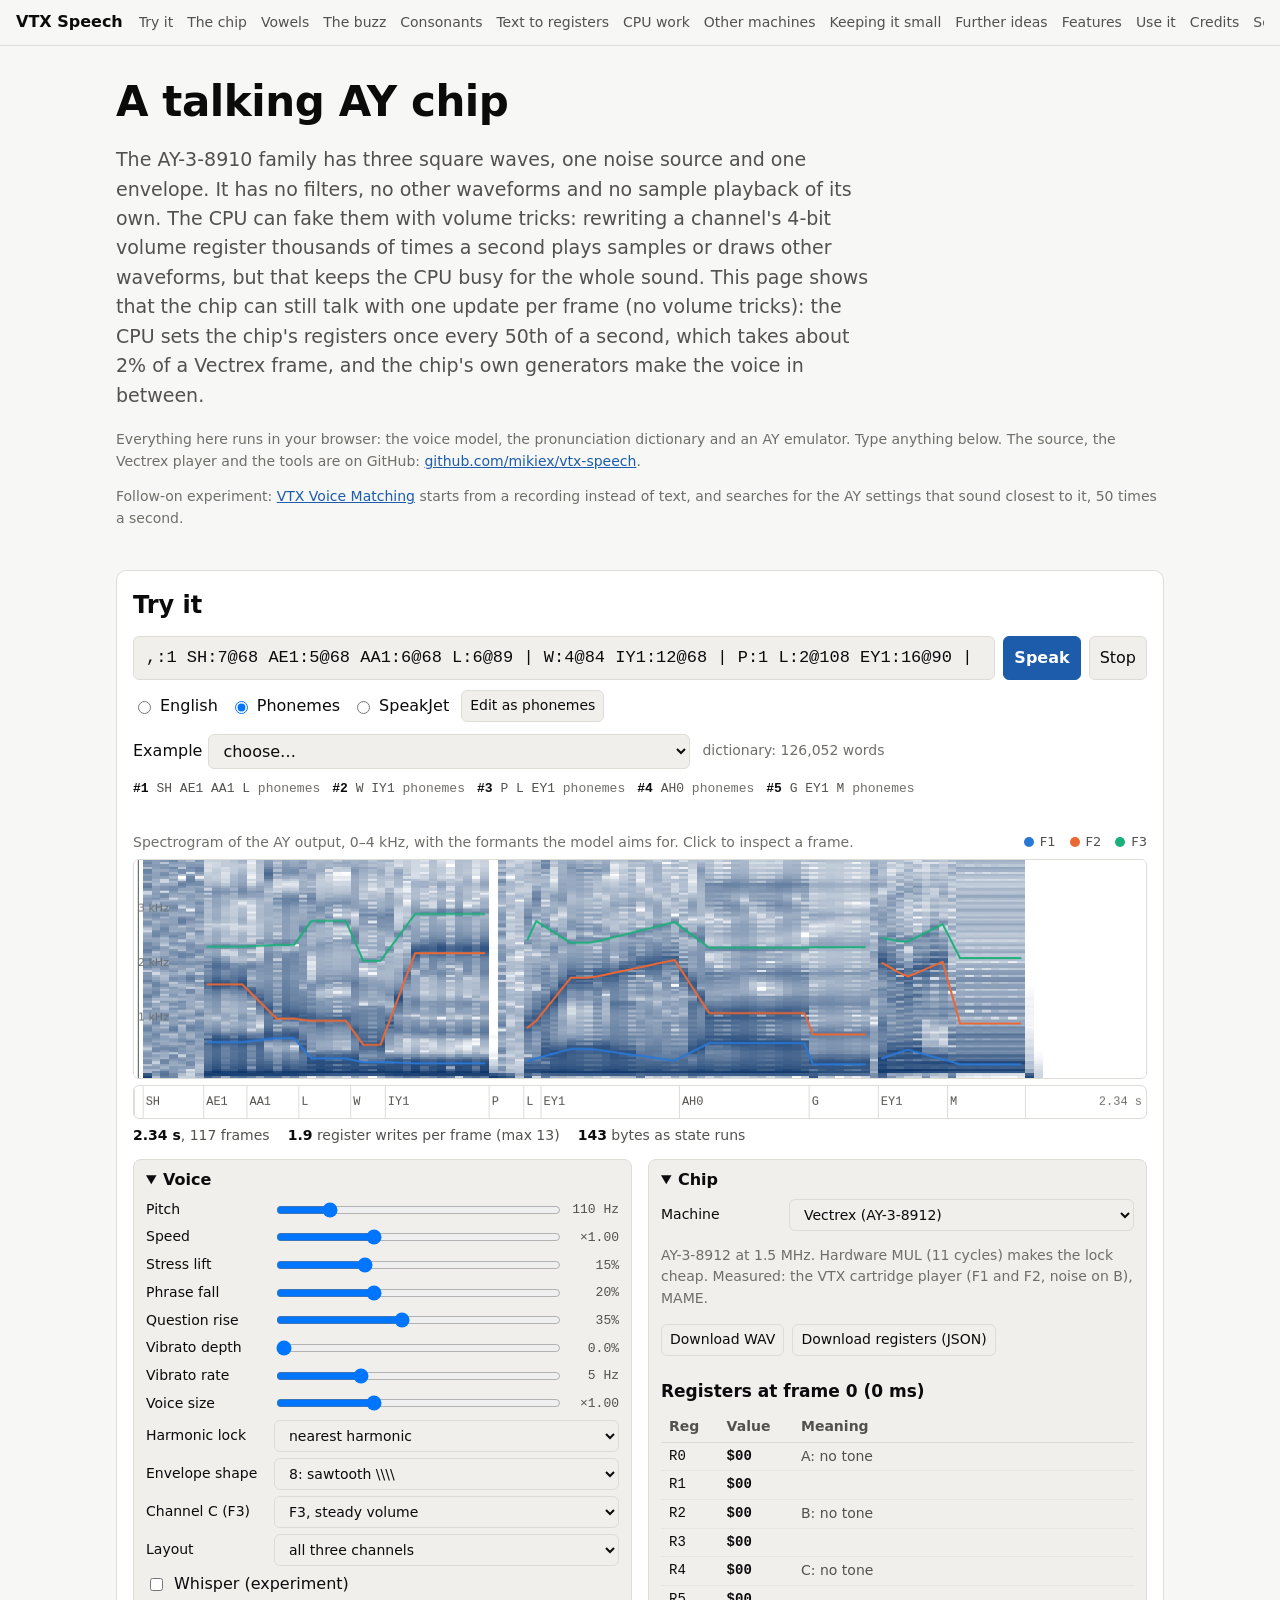
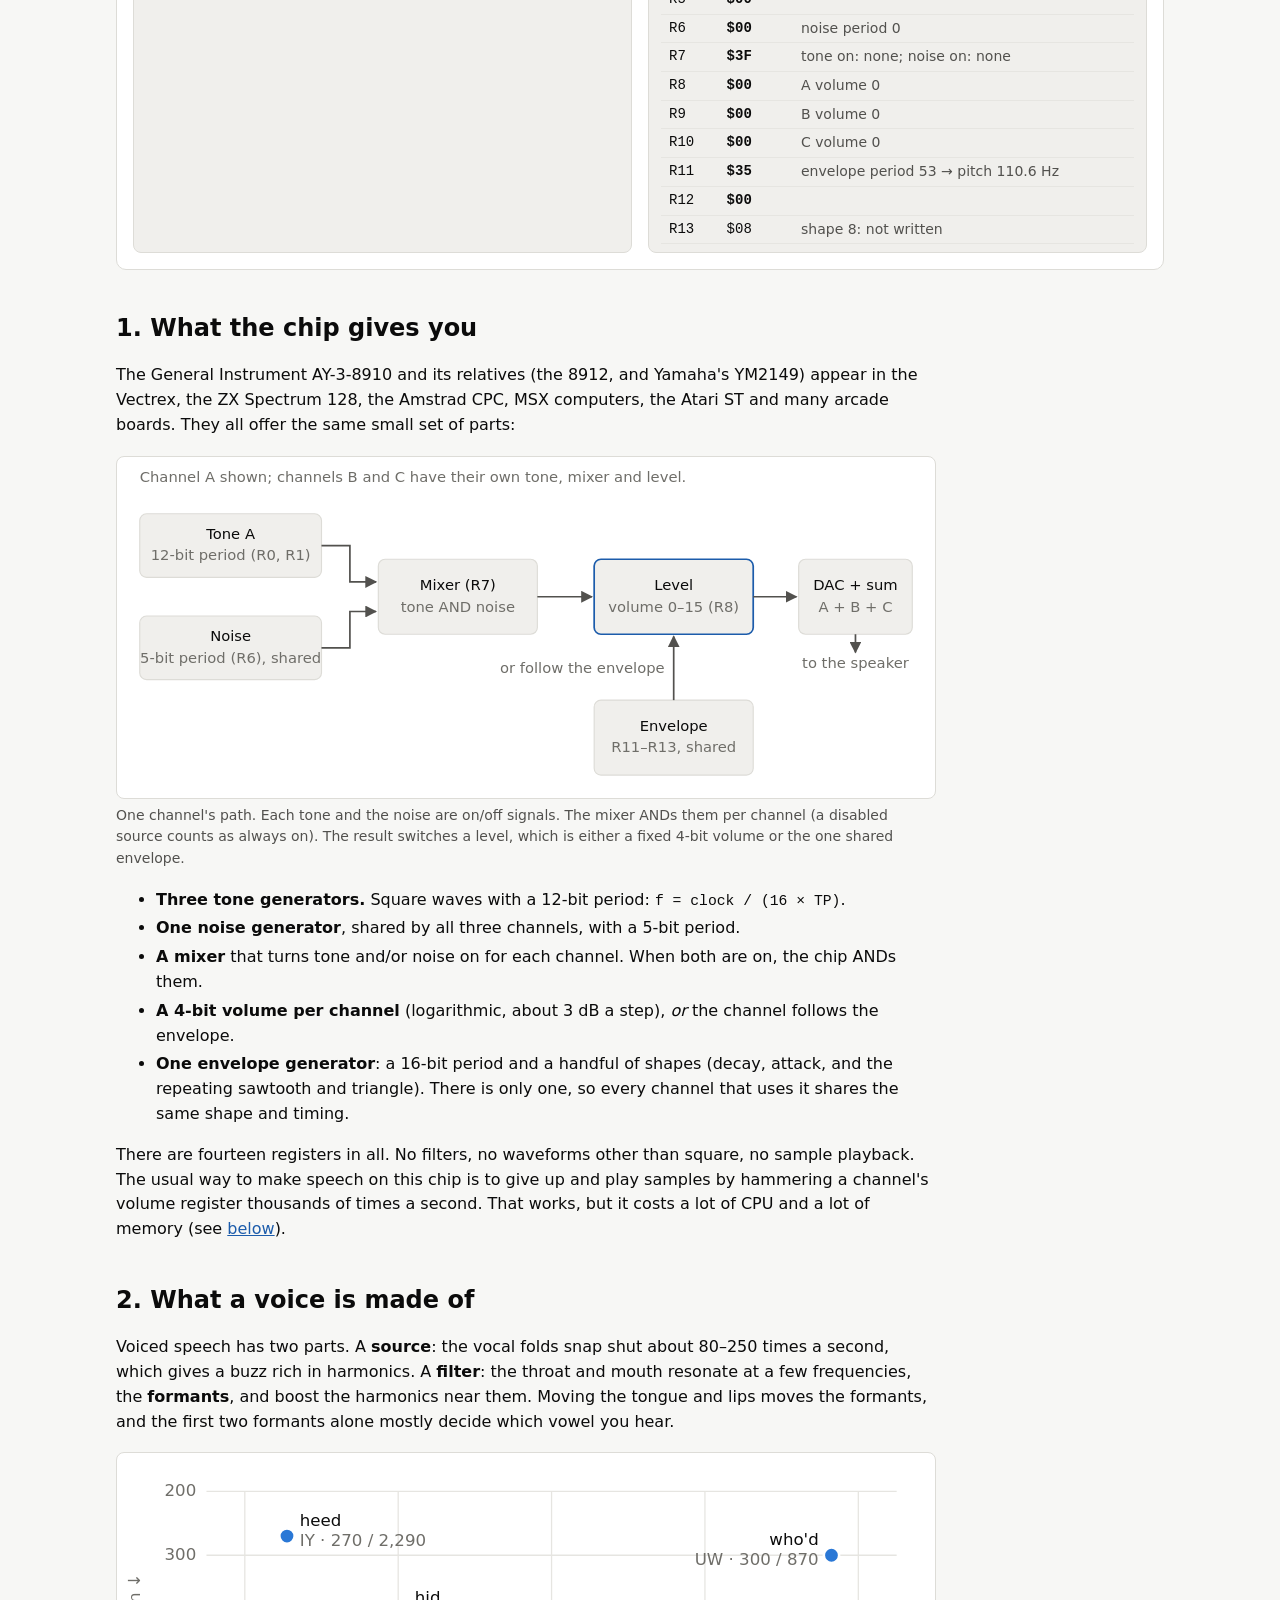
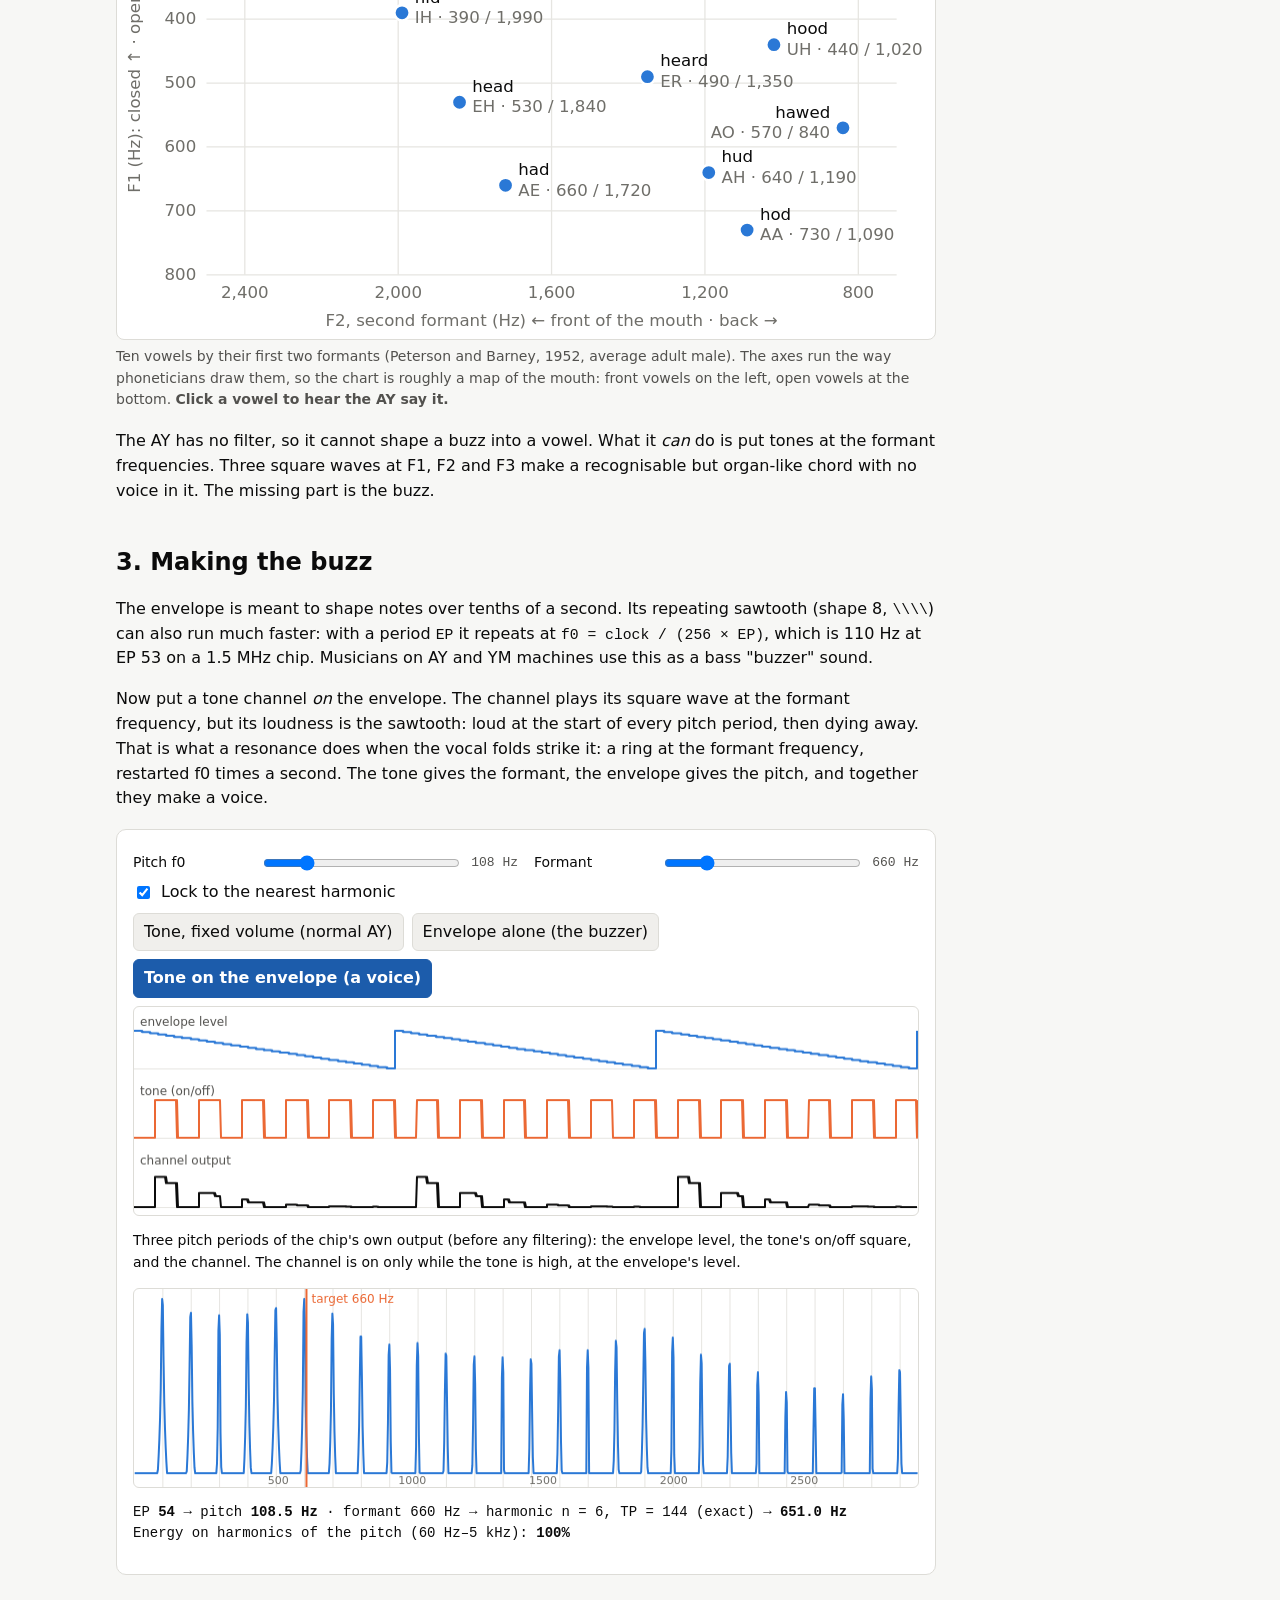
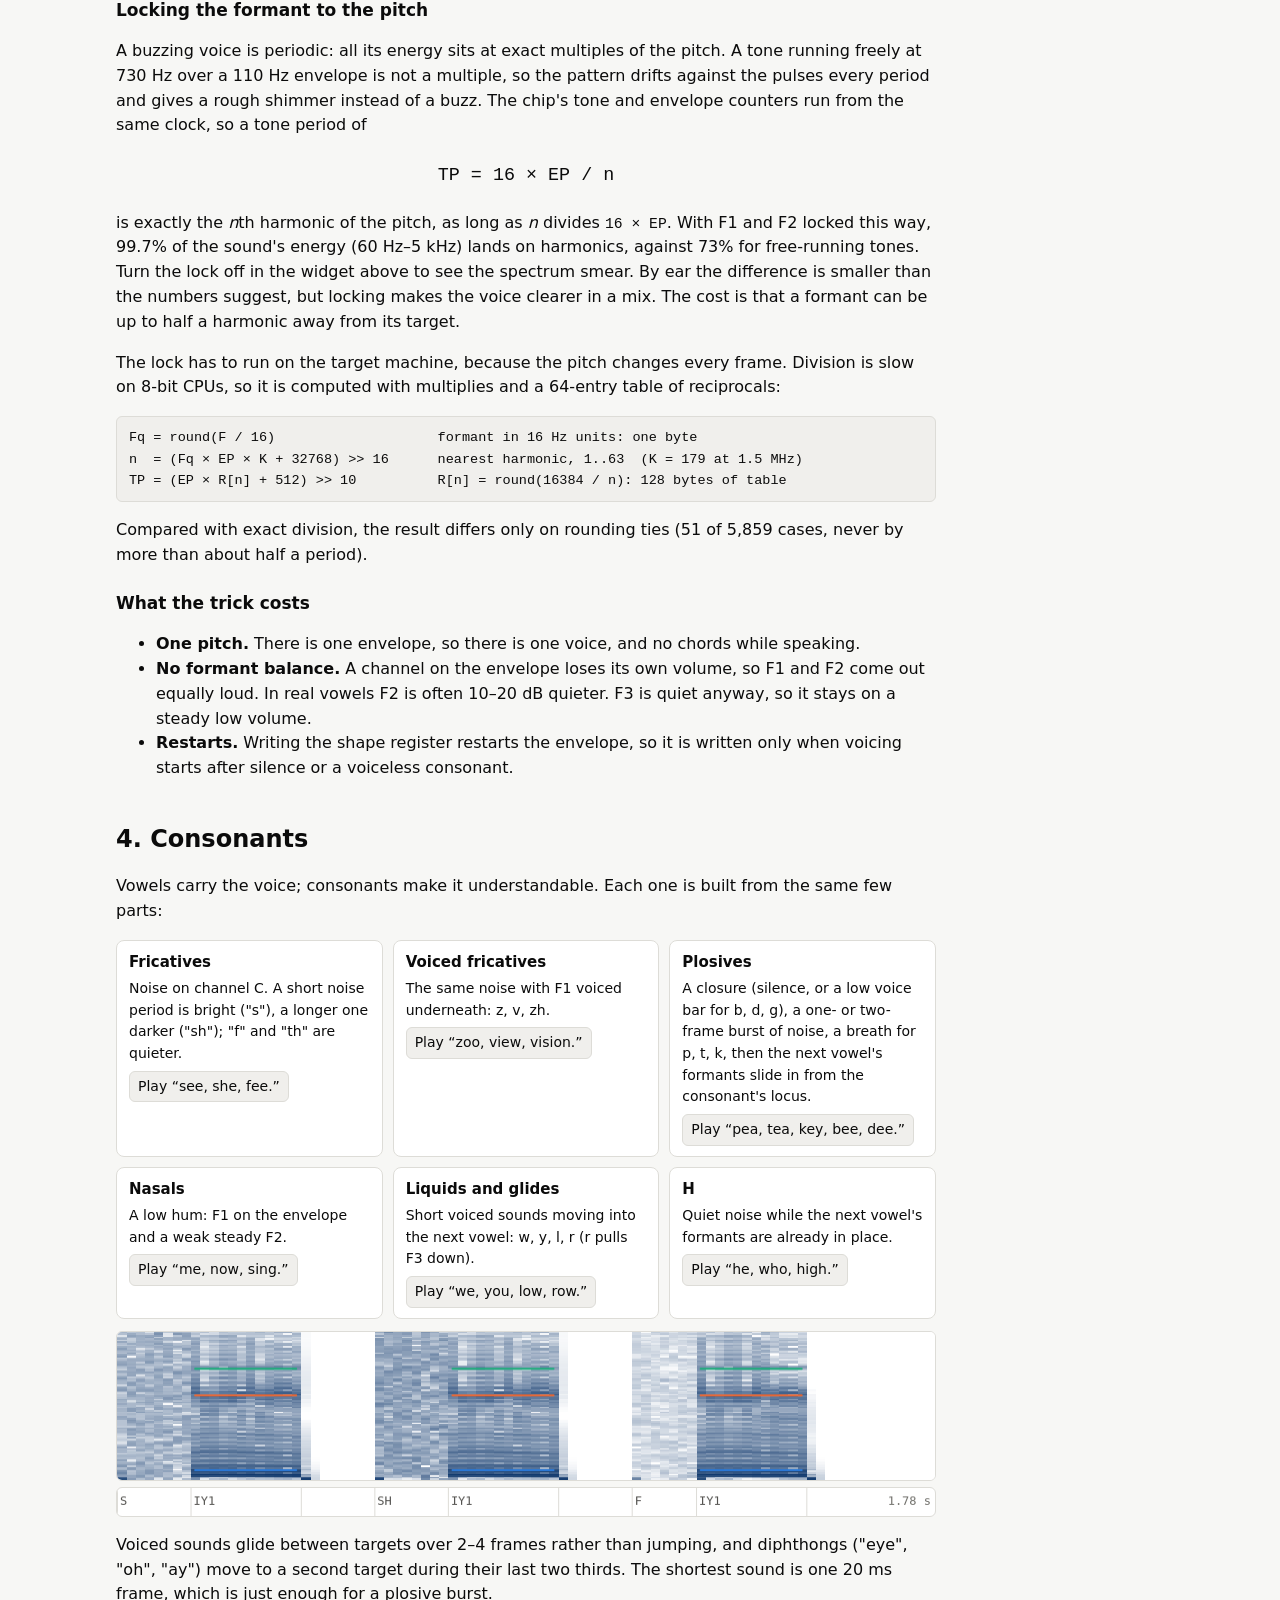
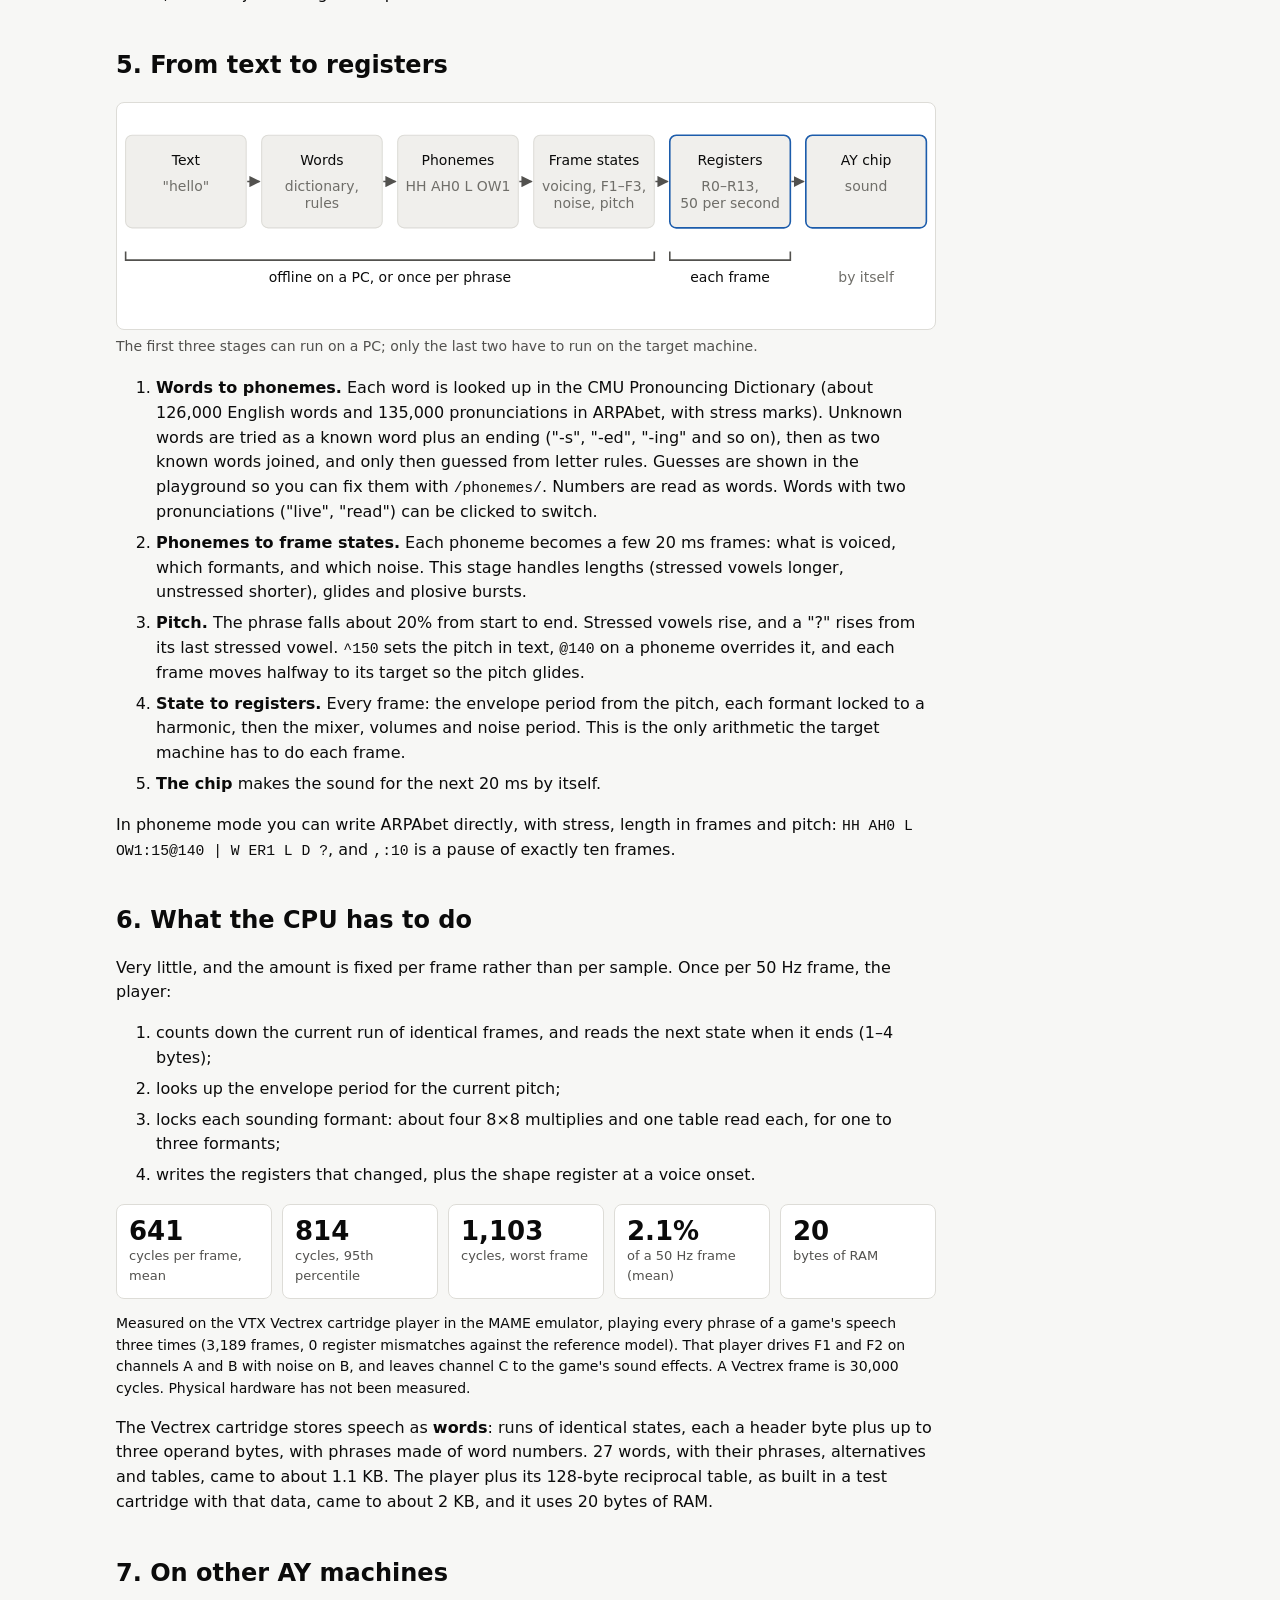
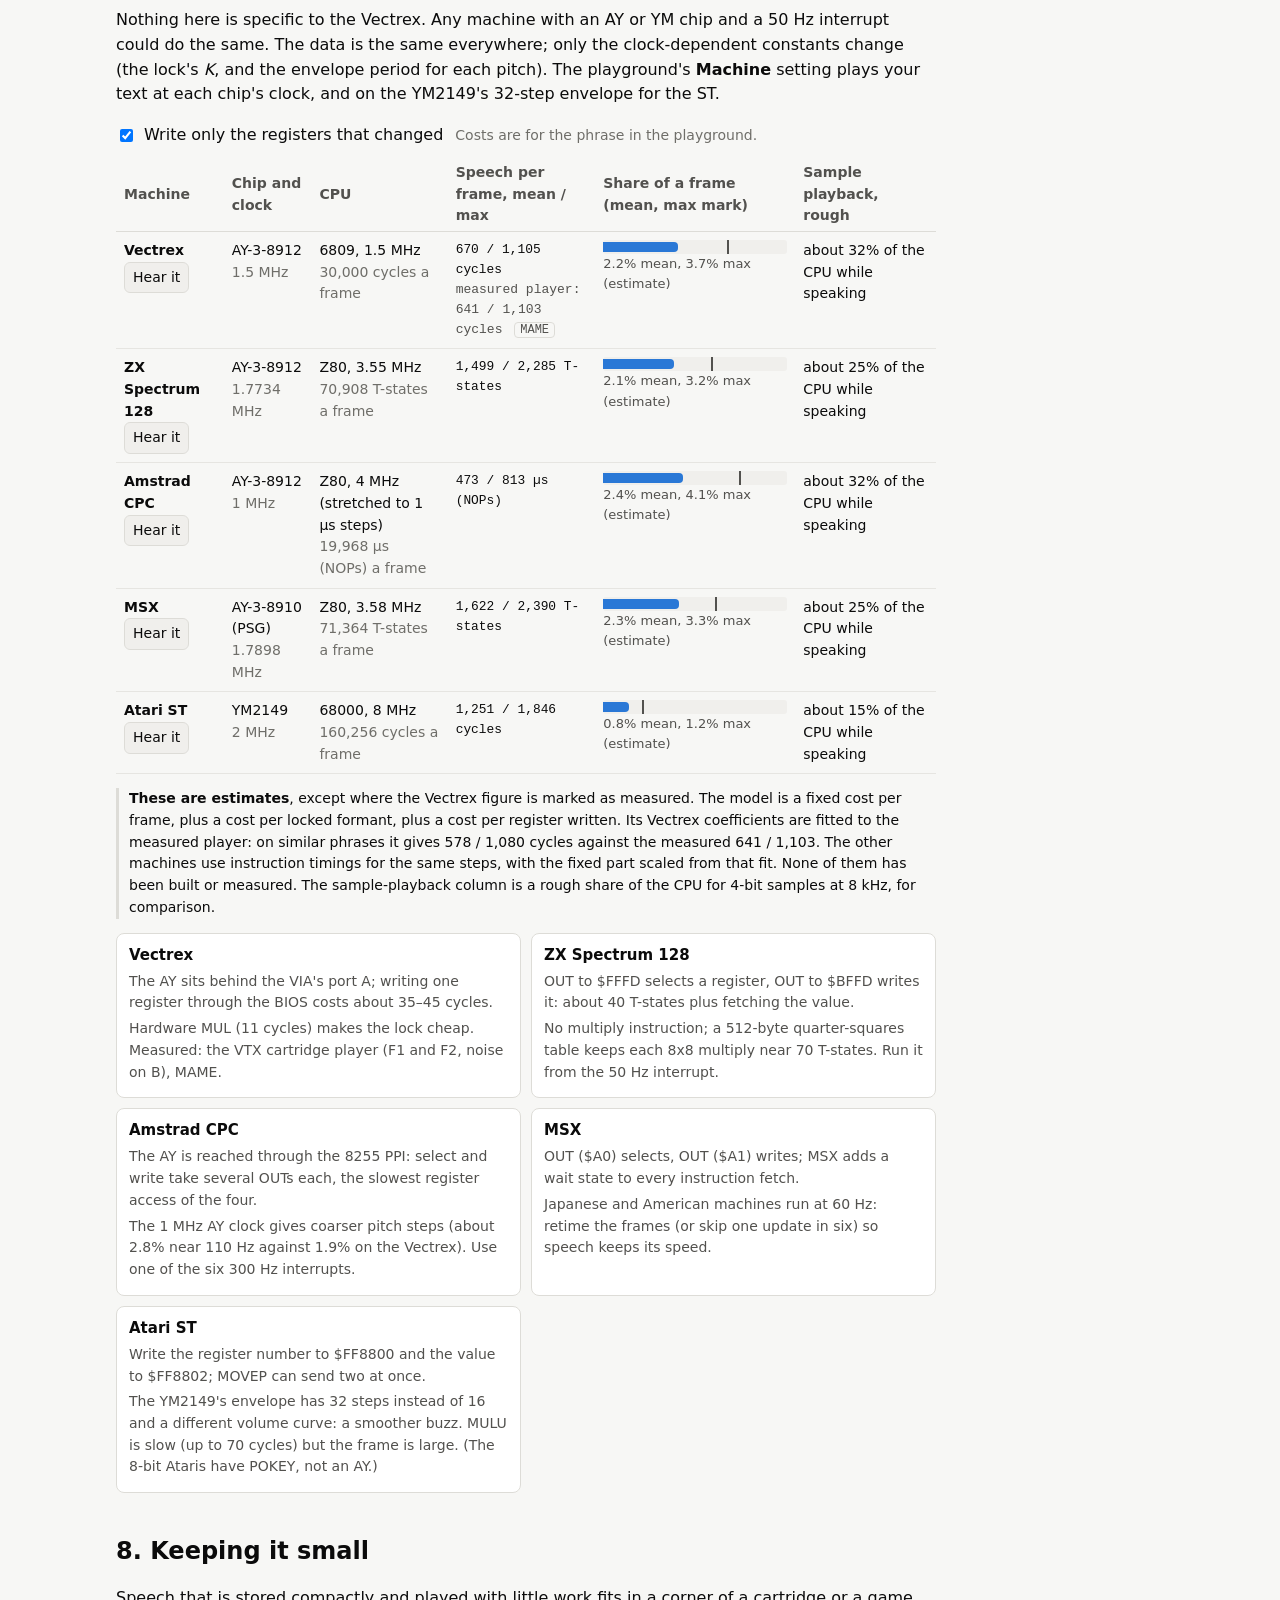
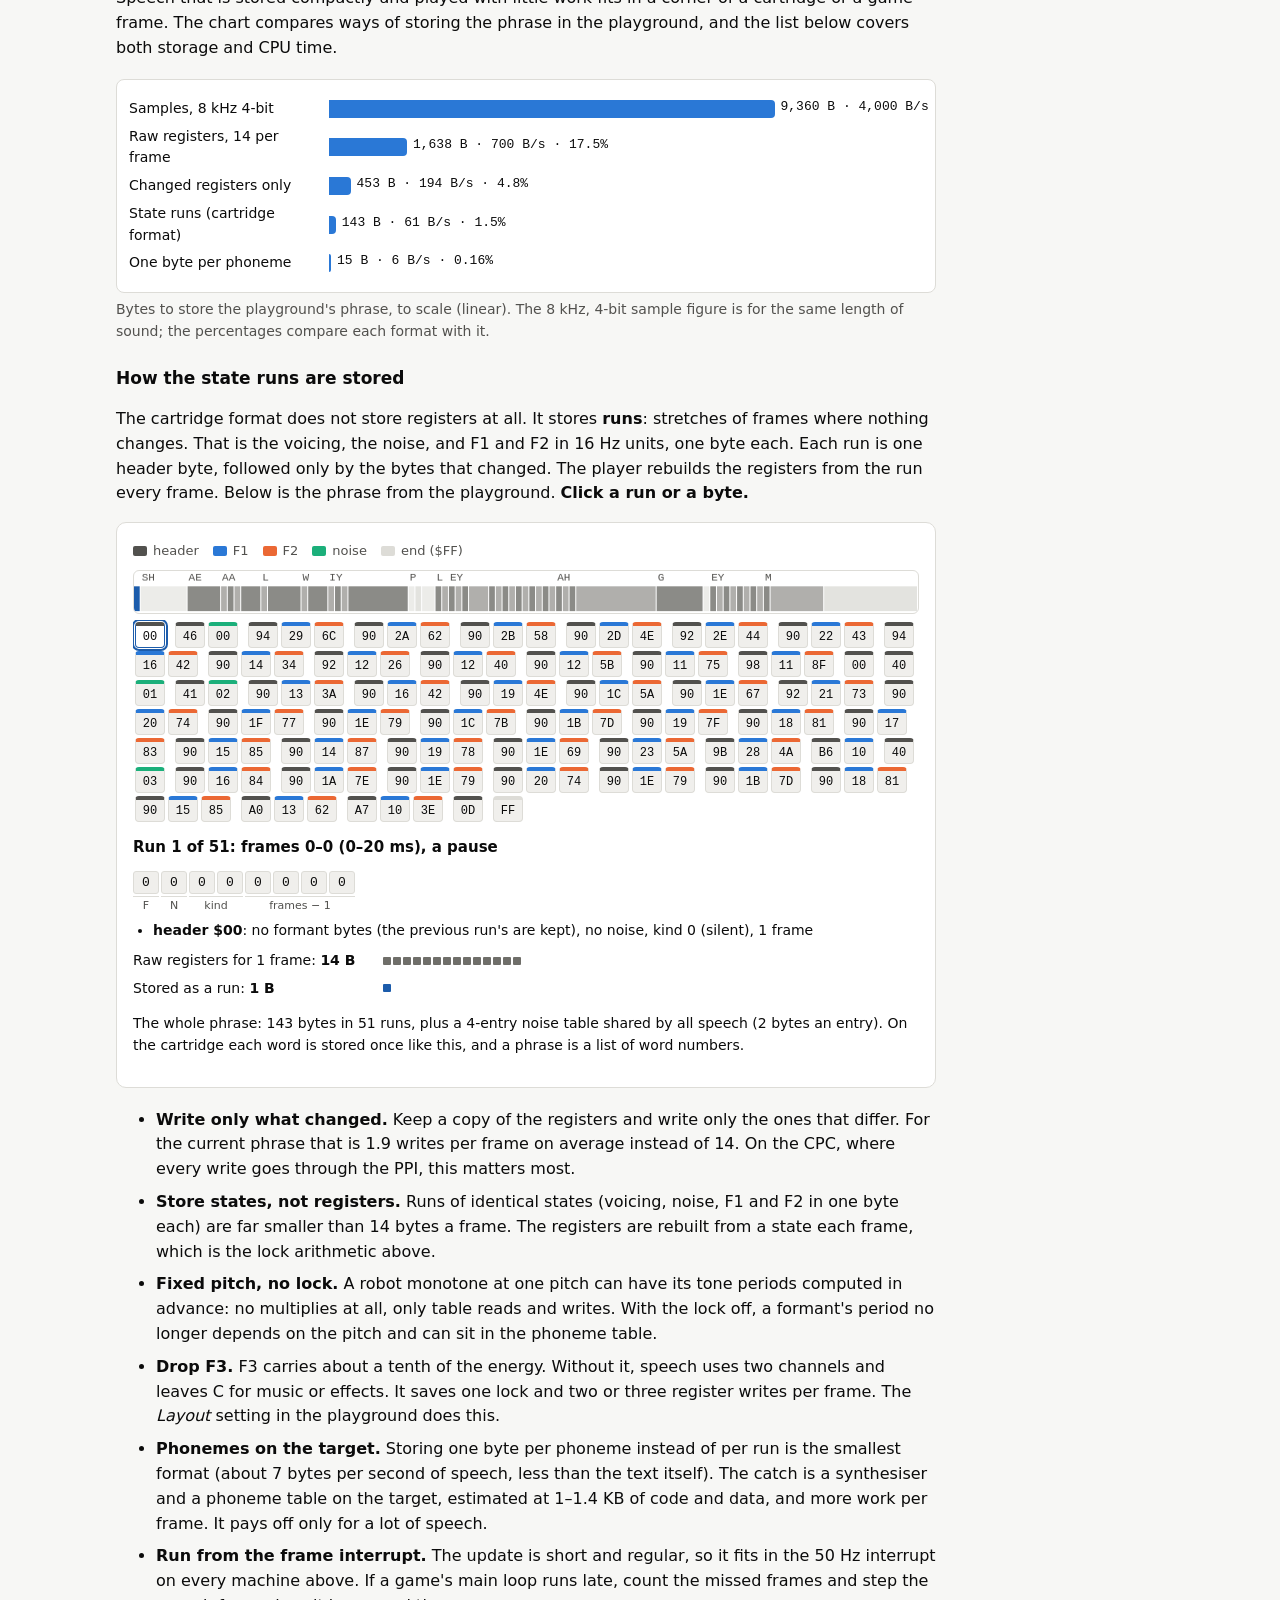
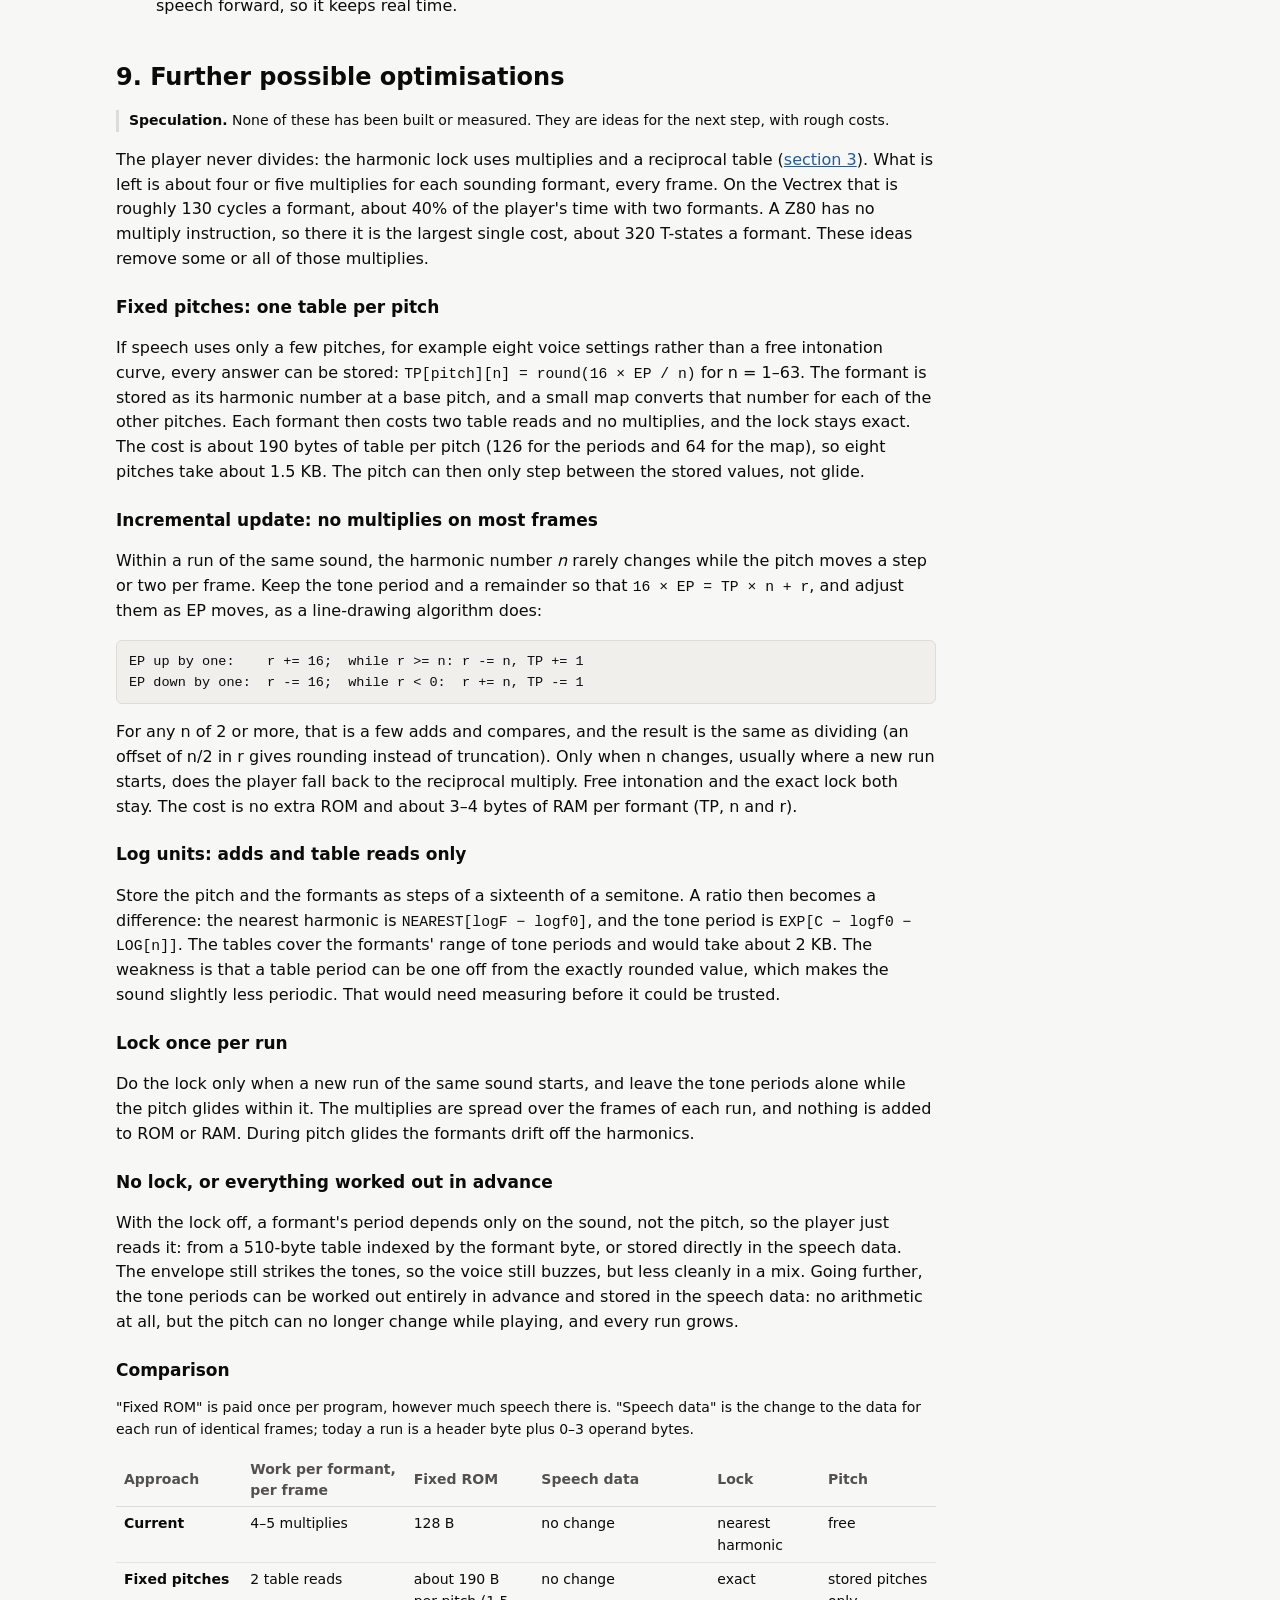
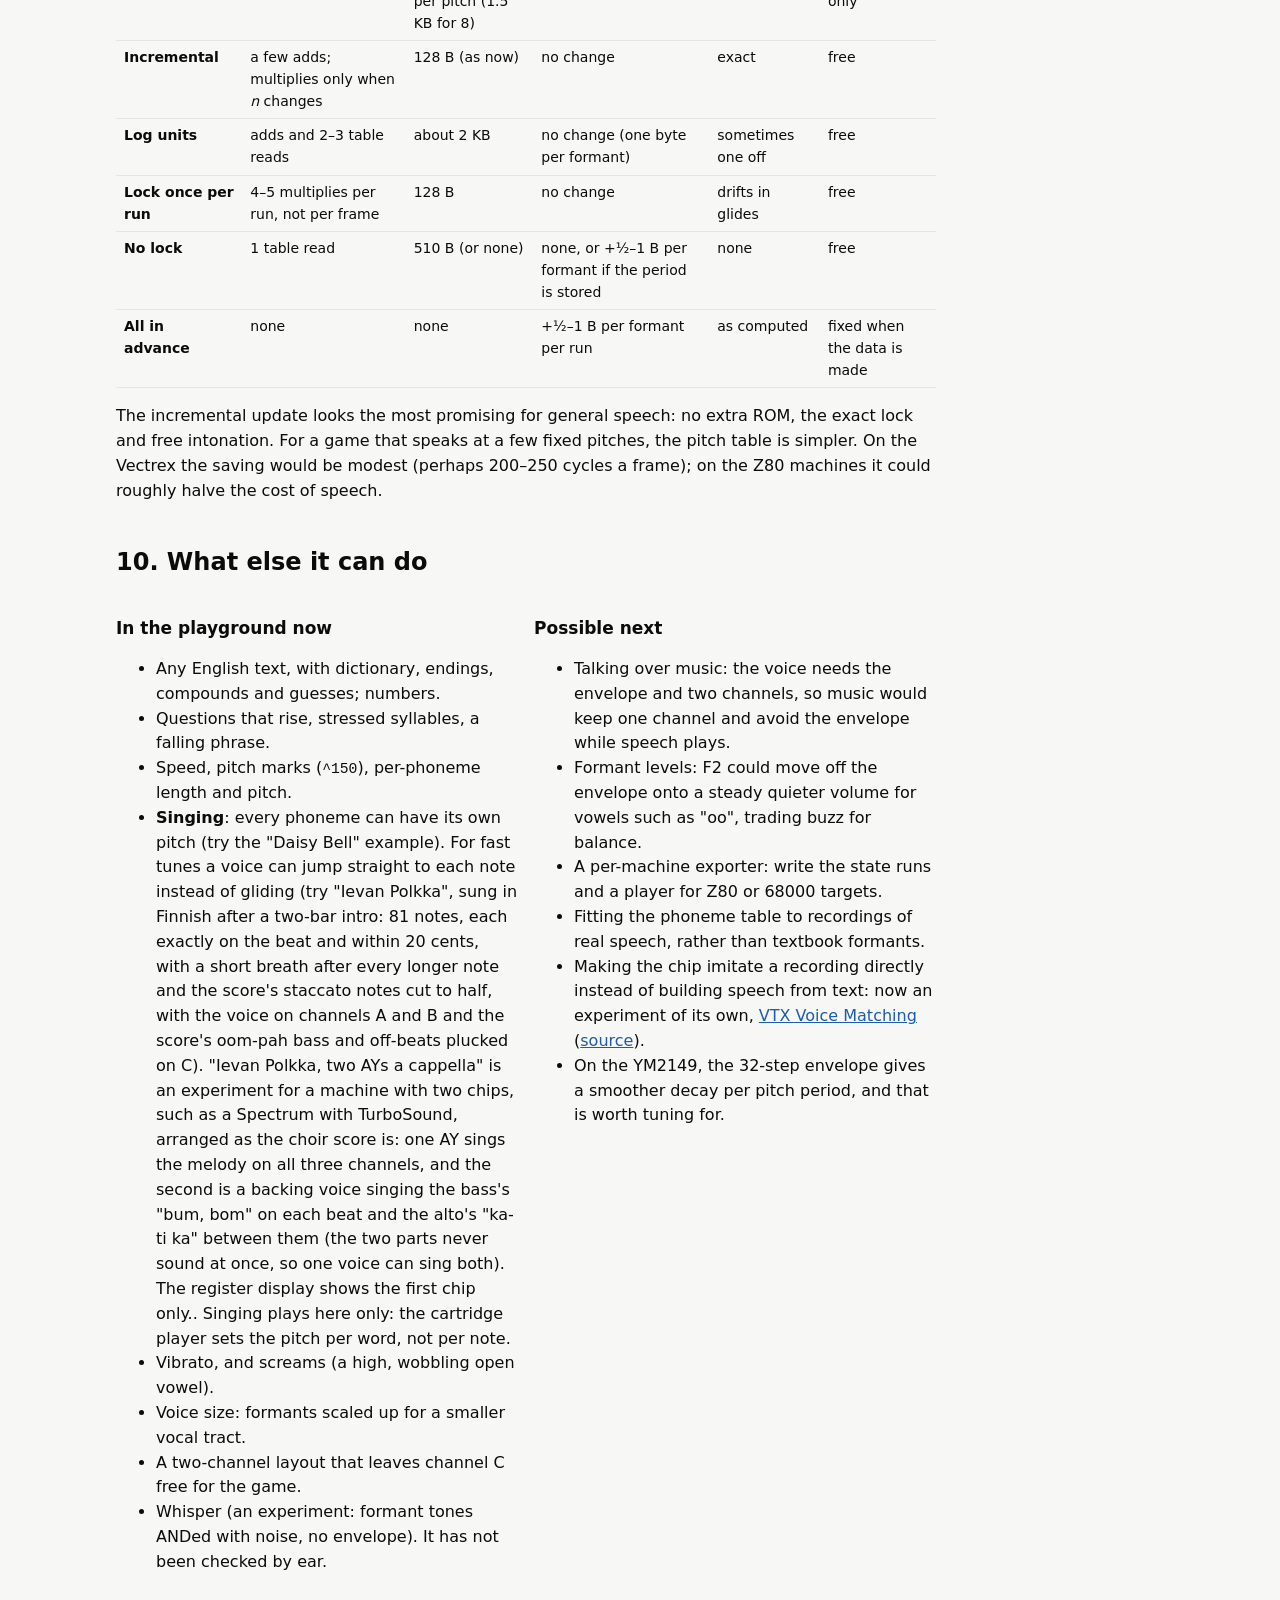
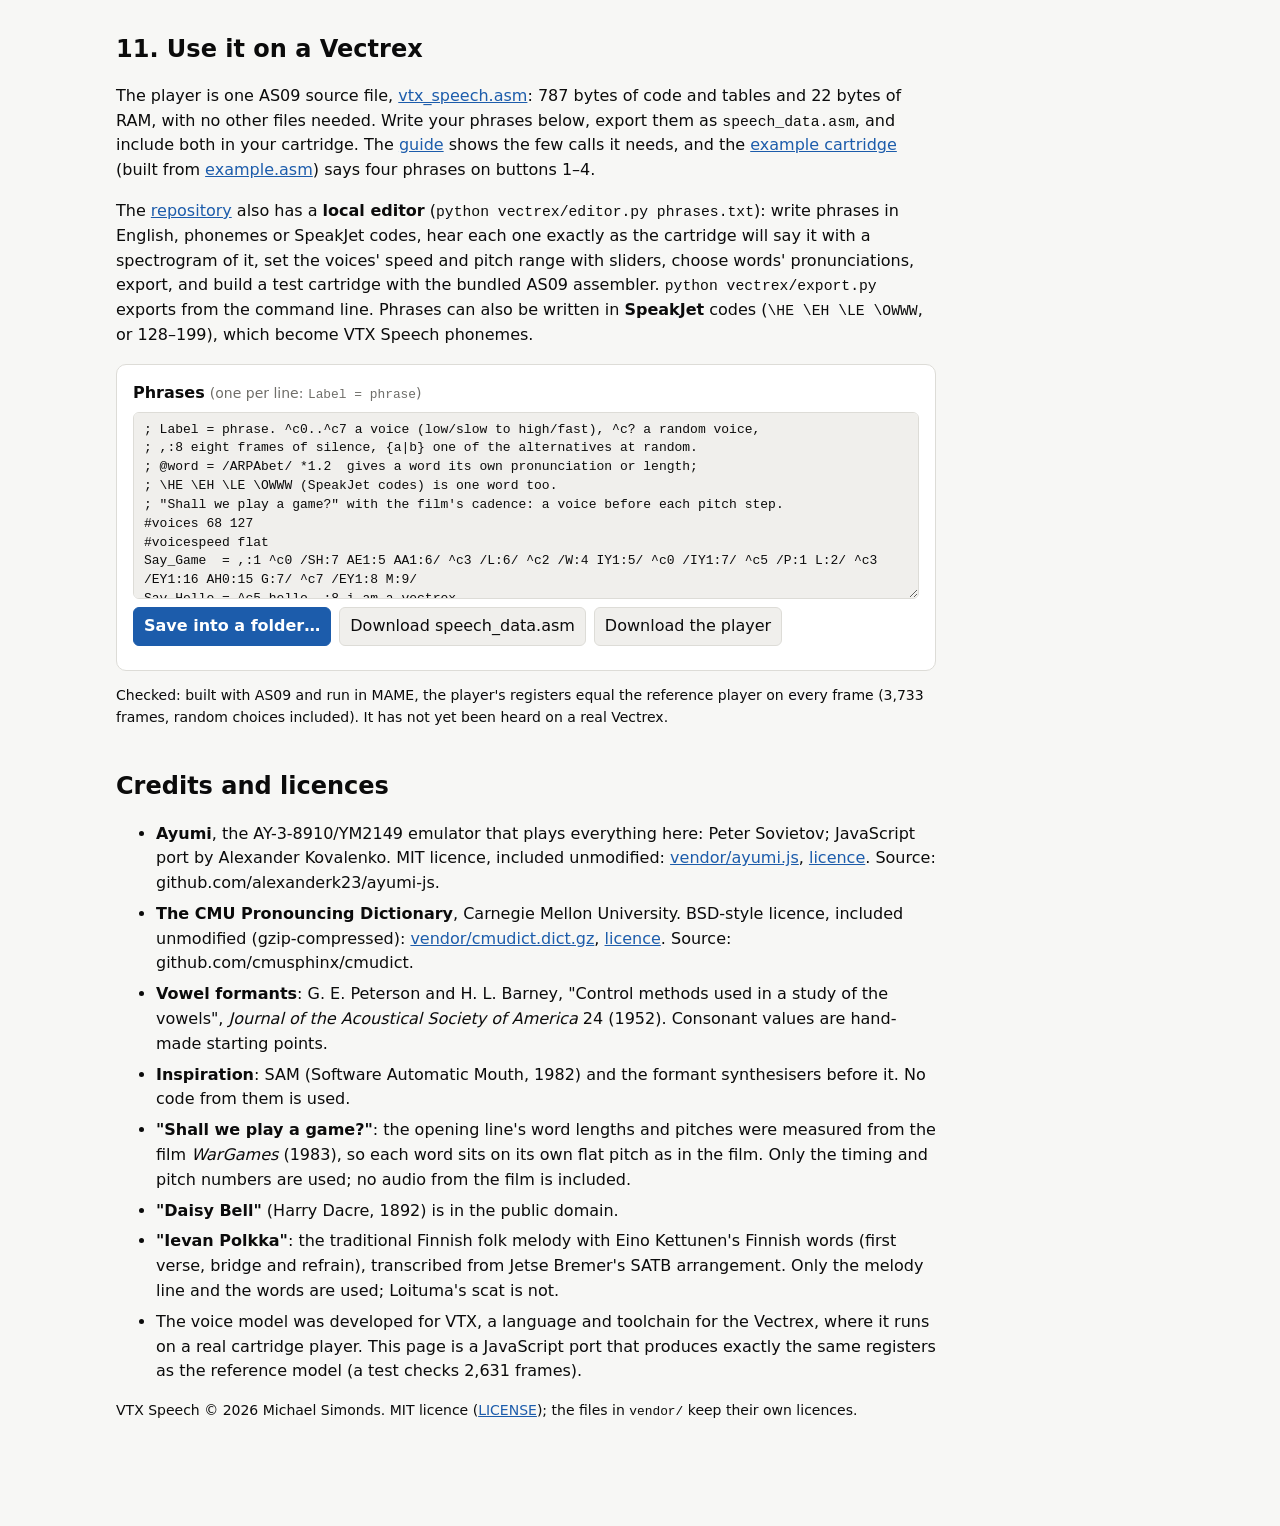
==== commit bc3da39d: "Explainer: "one update per frame (no volume tricks)" instead of emphasis Co-Authored-By: Claude Opus" ====
--- a/index.html
+++ b/index.html
@@ -33,7 +33,7 @@
 <main>
 <section class="hero">
   <h1>A talking AY chip</h1>
-  <p class="lede">The AY-3-8910 family has three square waves, one noise source and one envelope. It has no filters, no other waveforms and no sample playback of its own. The CPU can fake them with volume tricks: rewriting a channel's 4-bit volume register thousands of times a second plays samples or draws other waveforms, but that keeps the CPU busy for the whole sound. This page shows that the chip can talk <b><u>without that</u></b>, using only its own generators. The CPU sets the chip's registers once every 50th of a second, which takes about 2% of a Vectrex frame, and the chip makes the voice in between.</p>
+  <p class="lede">The AY-3-8910 family has three square waves, one noise source and one envelope. It has no filters, no other waveforms and no sample playback of its own. The CPU can fake them with volume tricks: rewriting a channel's 4-bit volume register thousands of times a second plays samples or draws other waveforms, but that keeps the CPU busy for the whole sound. This page shows that the chip can still talk with one update per frame (no volume tricks): the CPU sets the chip's registers once every 50th of a second, which takes about 2% of a Vectrex frame, and the chip's own generators make the voice in between.</p>
   <p class="dim">Everything here runs in your browser: the voice model, the pronunciation dictionary and an AY emulator. Type anything below. The source, the Vectrex player and the tools are on GitHub: <a href="https://github.com/mikiex/vtx-speech">github.com/mikiex/vtx-speech</a>.</p>
   <p class="dim">Follow-on experiment: <a href="https://mikiex.github.io/vtx-voice-matching/">VTX Voice Matching</a> starts from a recording instead of text, and searches for the AY settings that sound closest to it, 50 times a second.</p>
 </section>
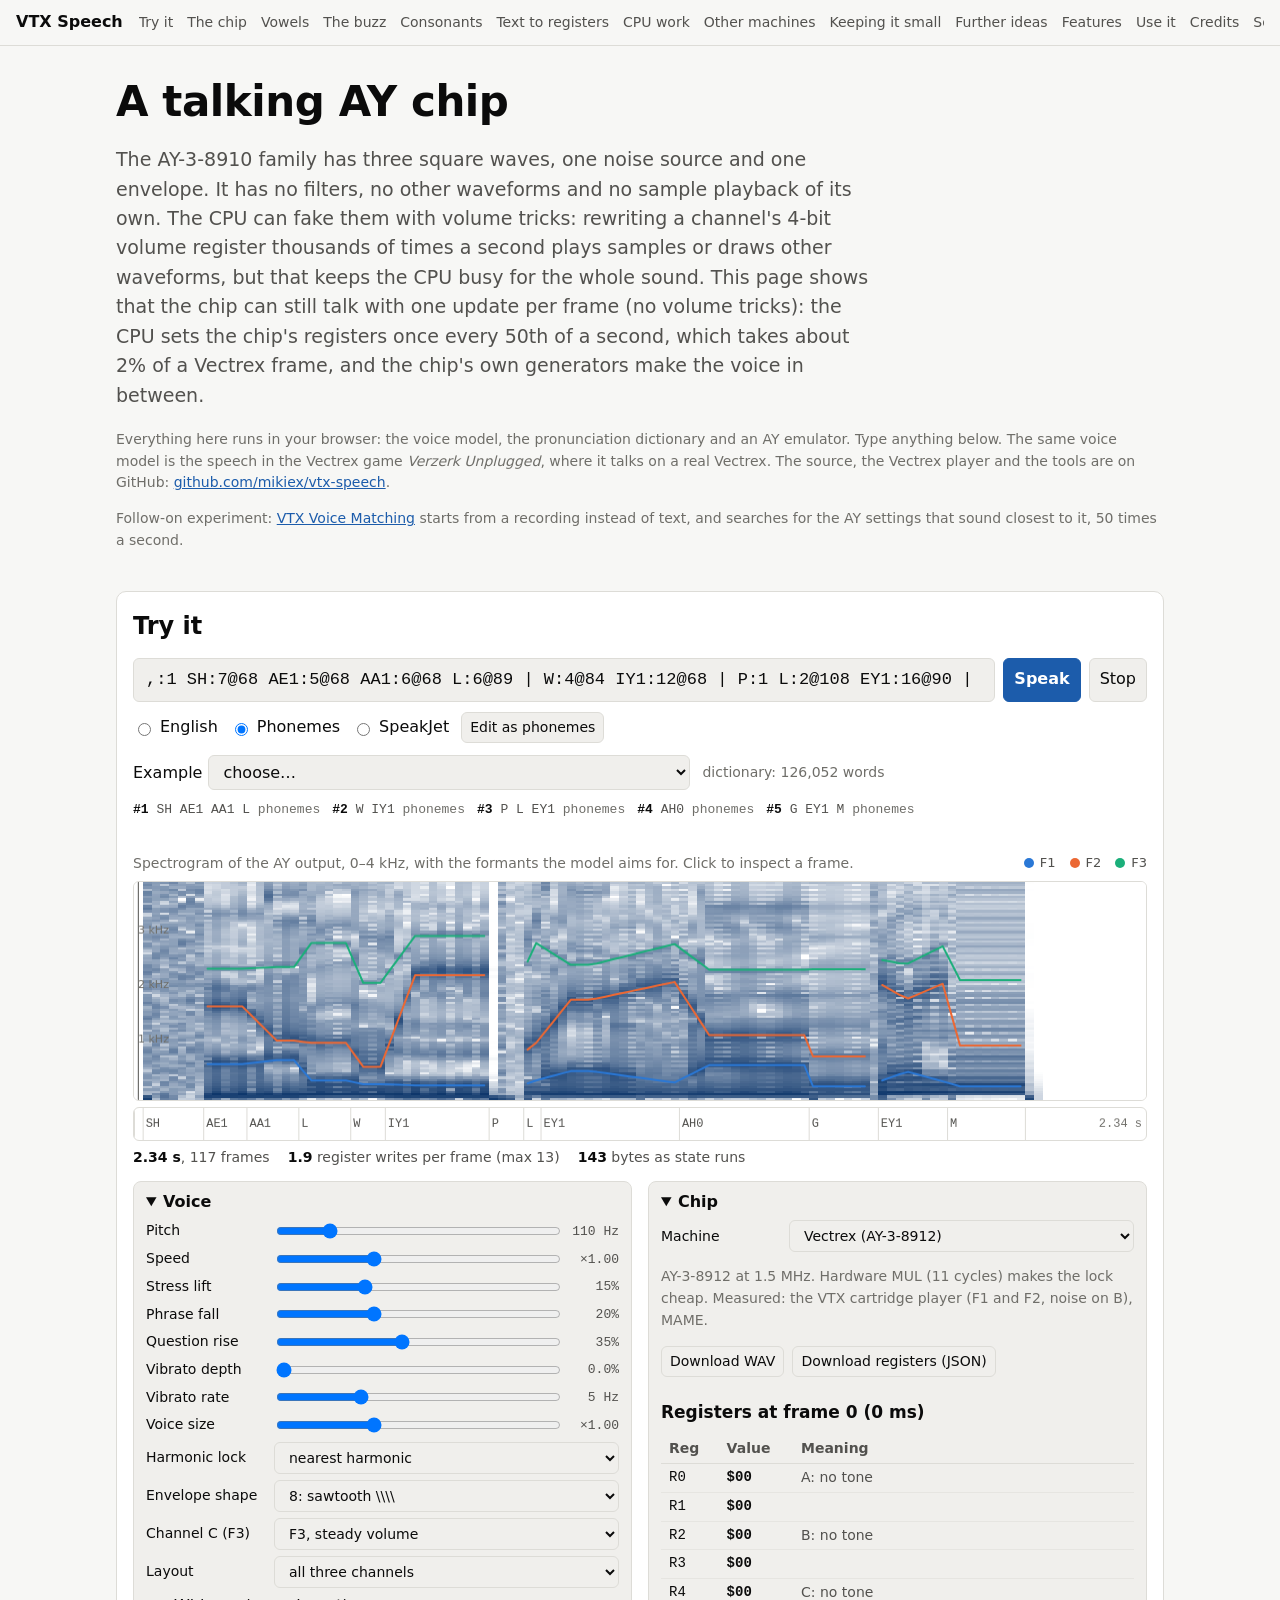
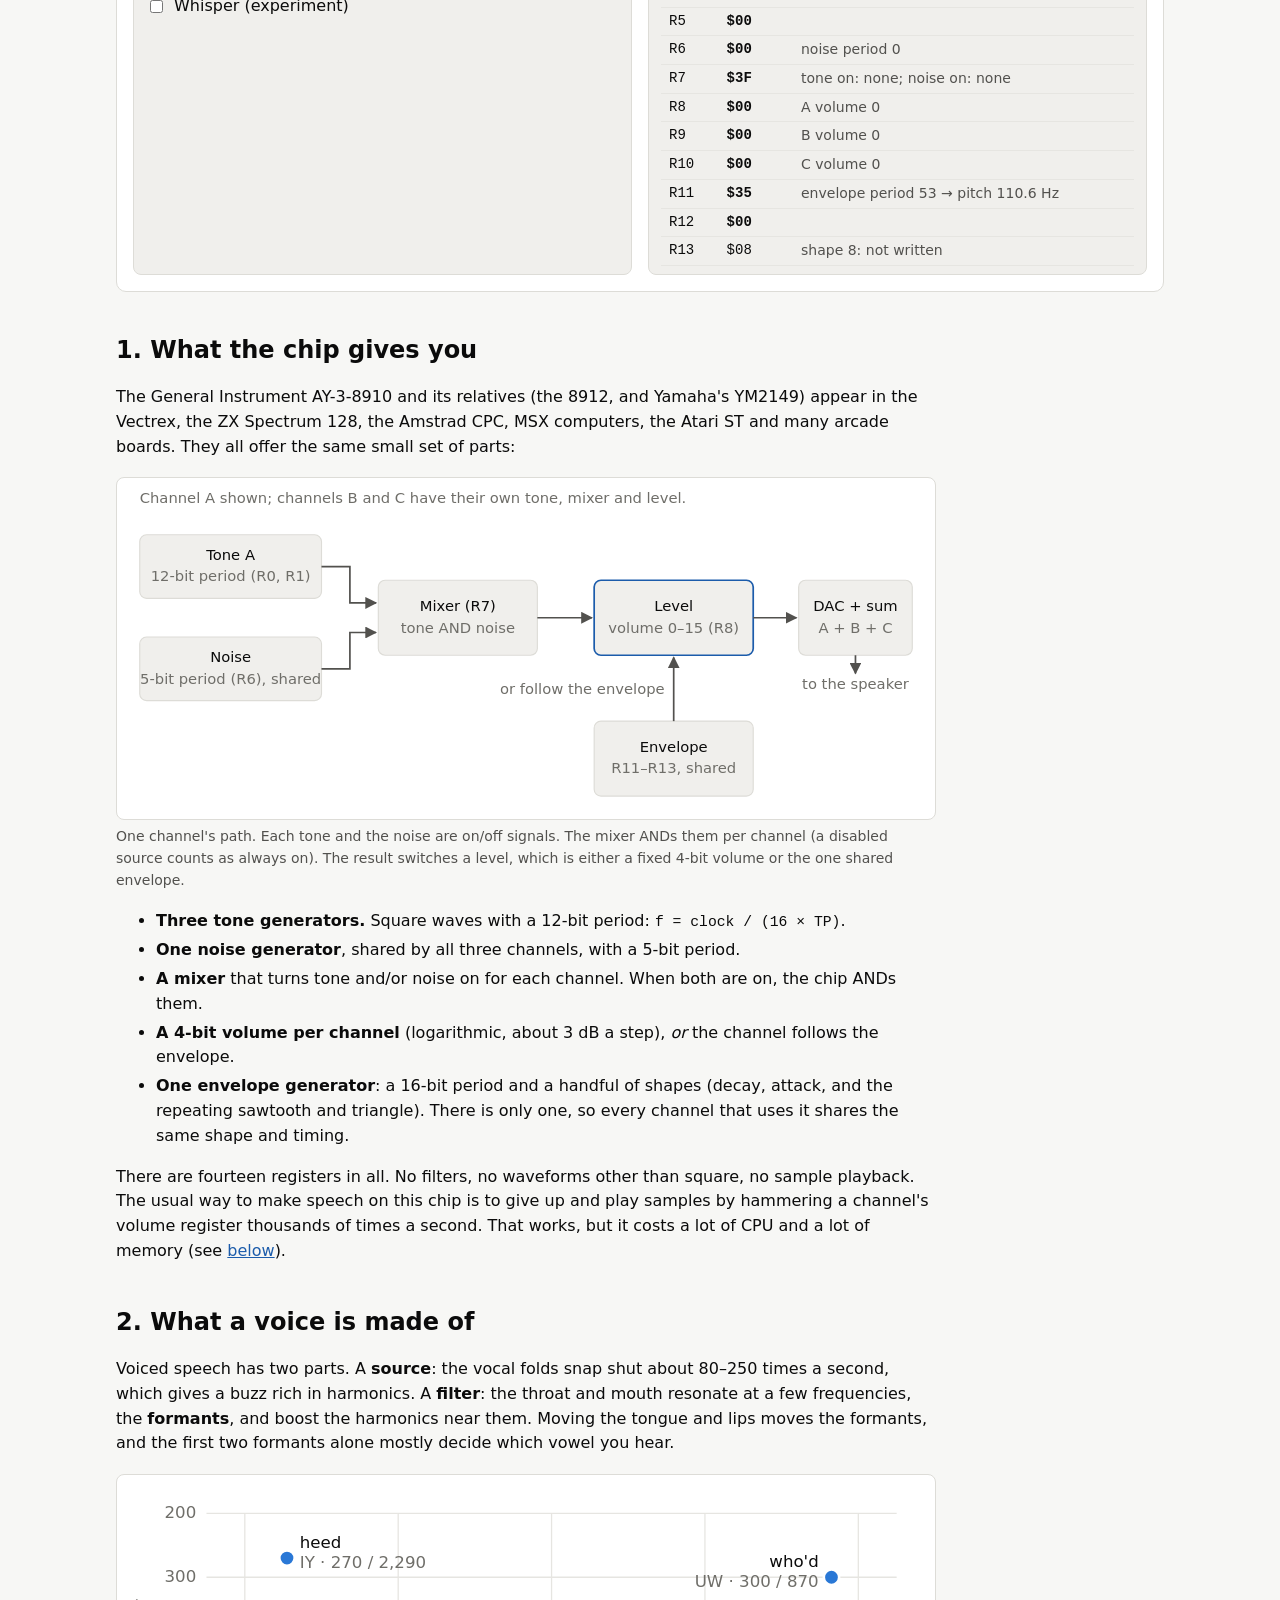
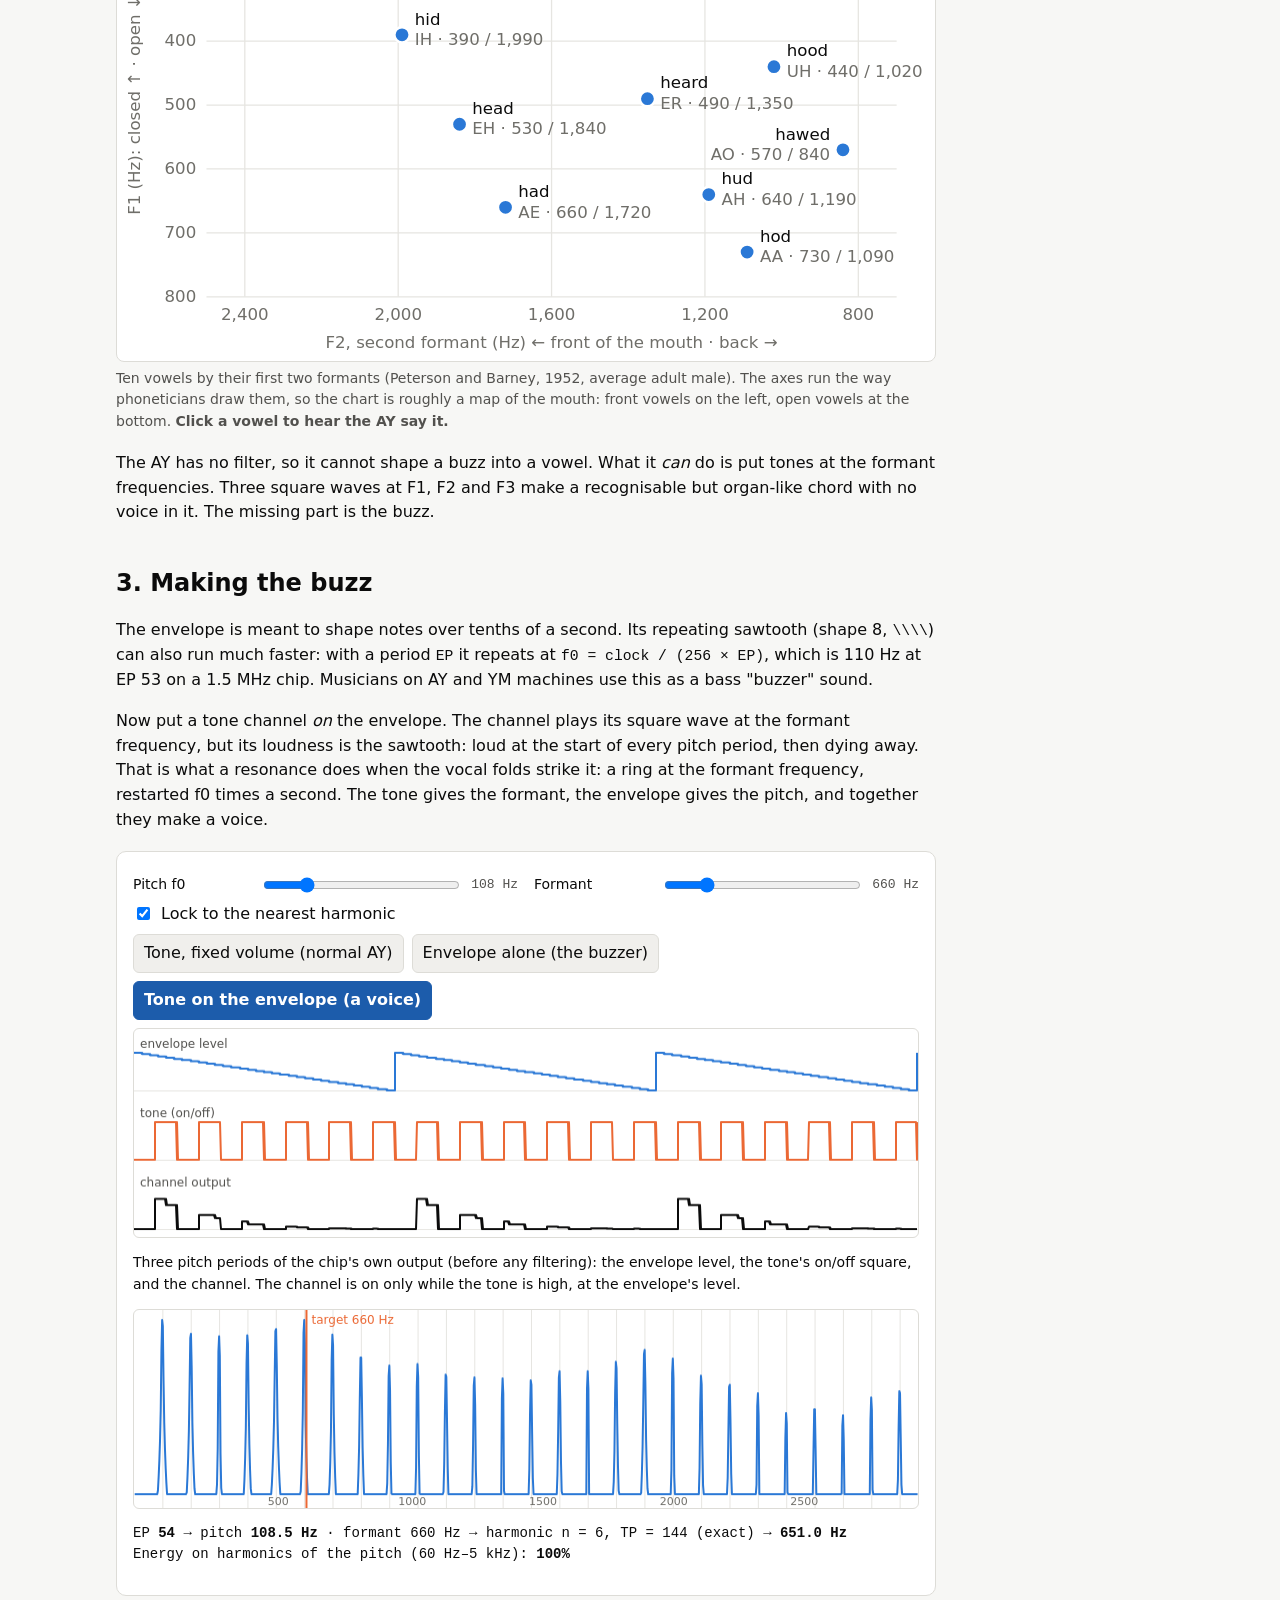
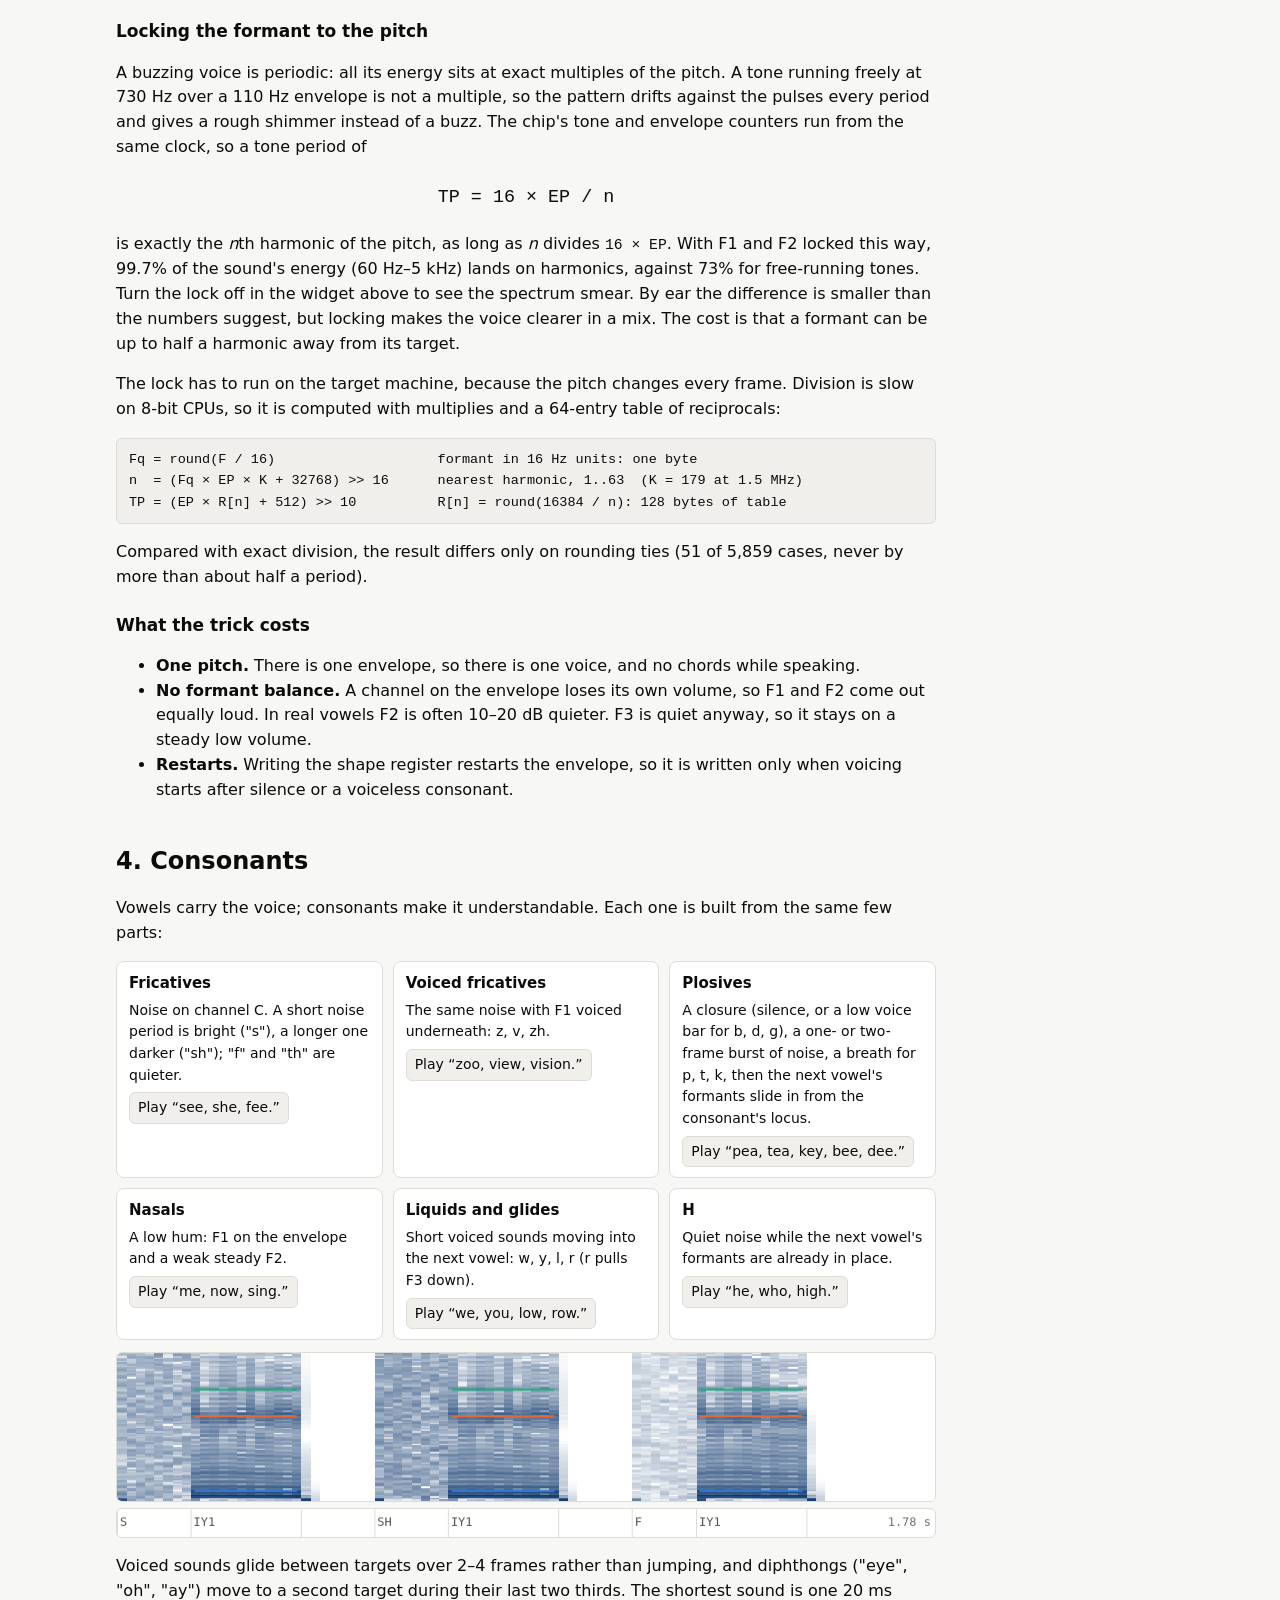
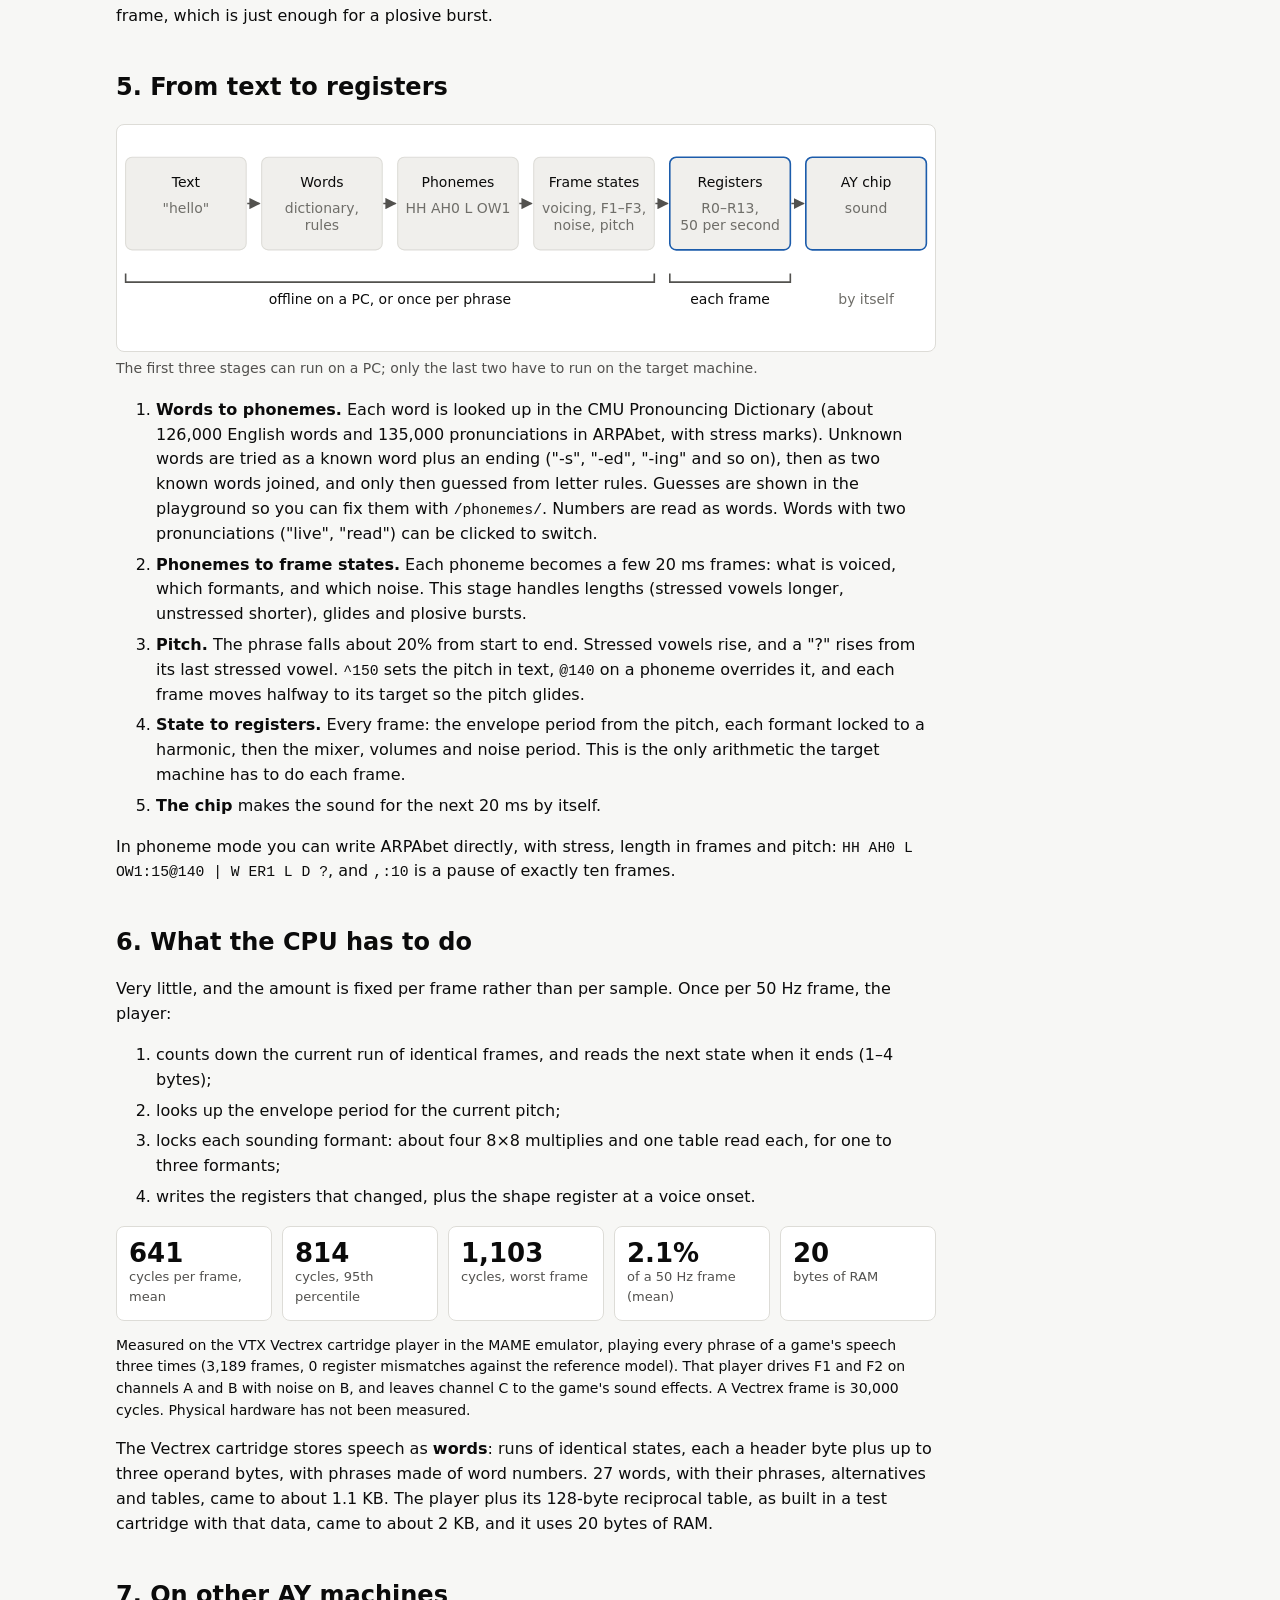
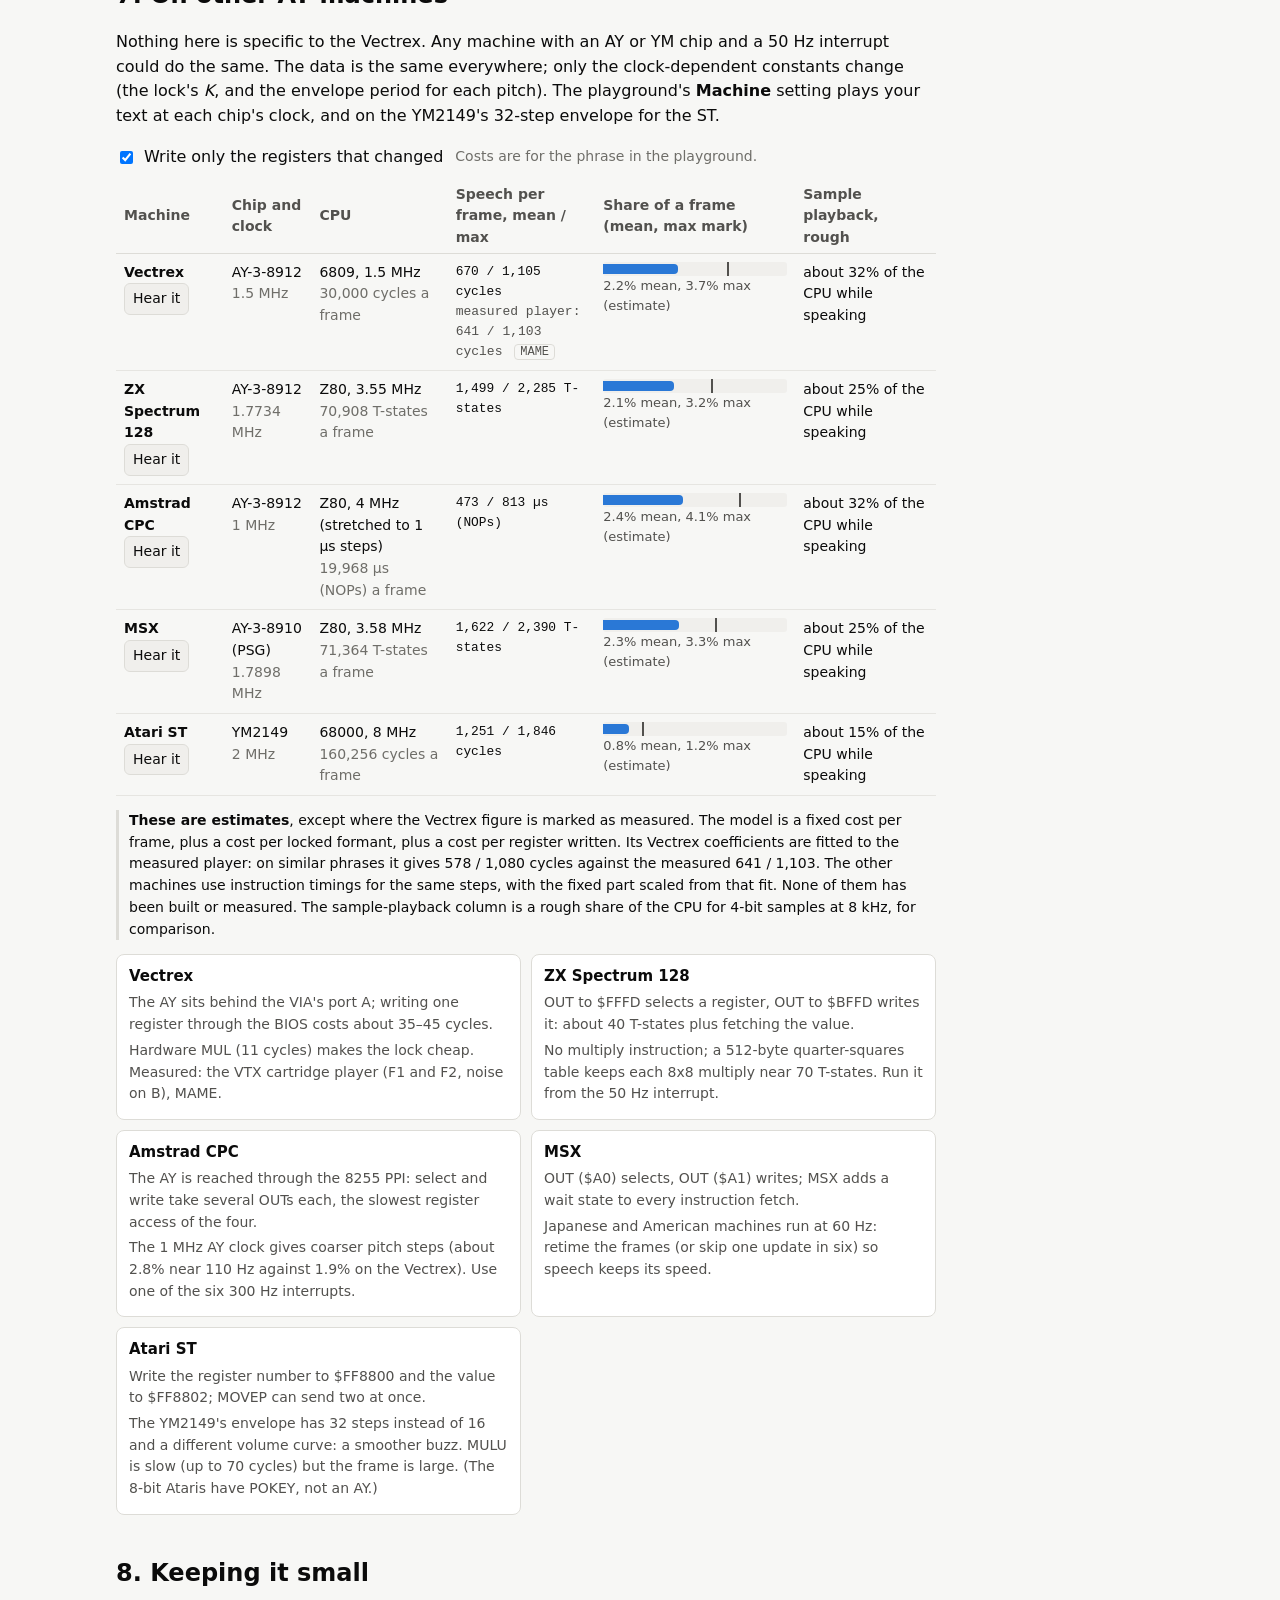
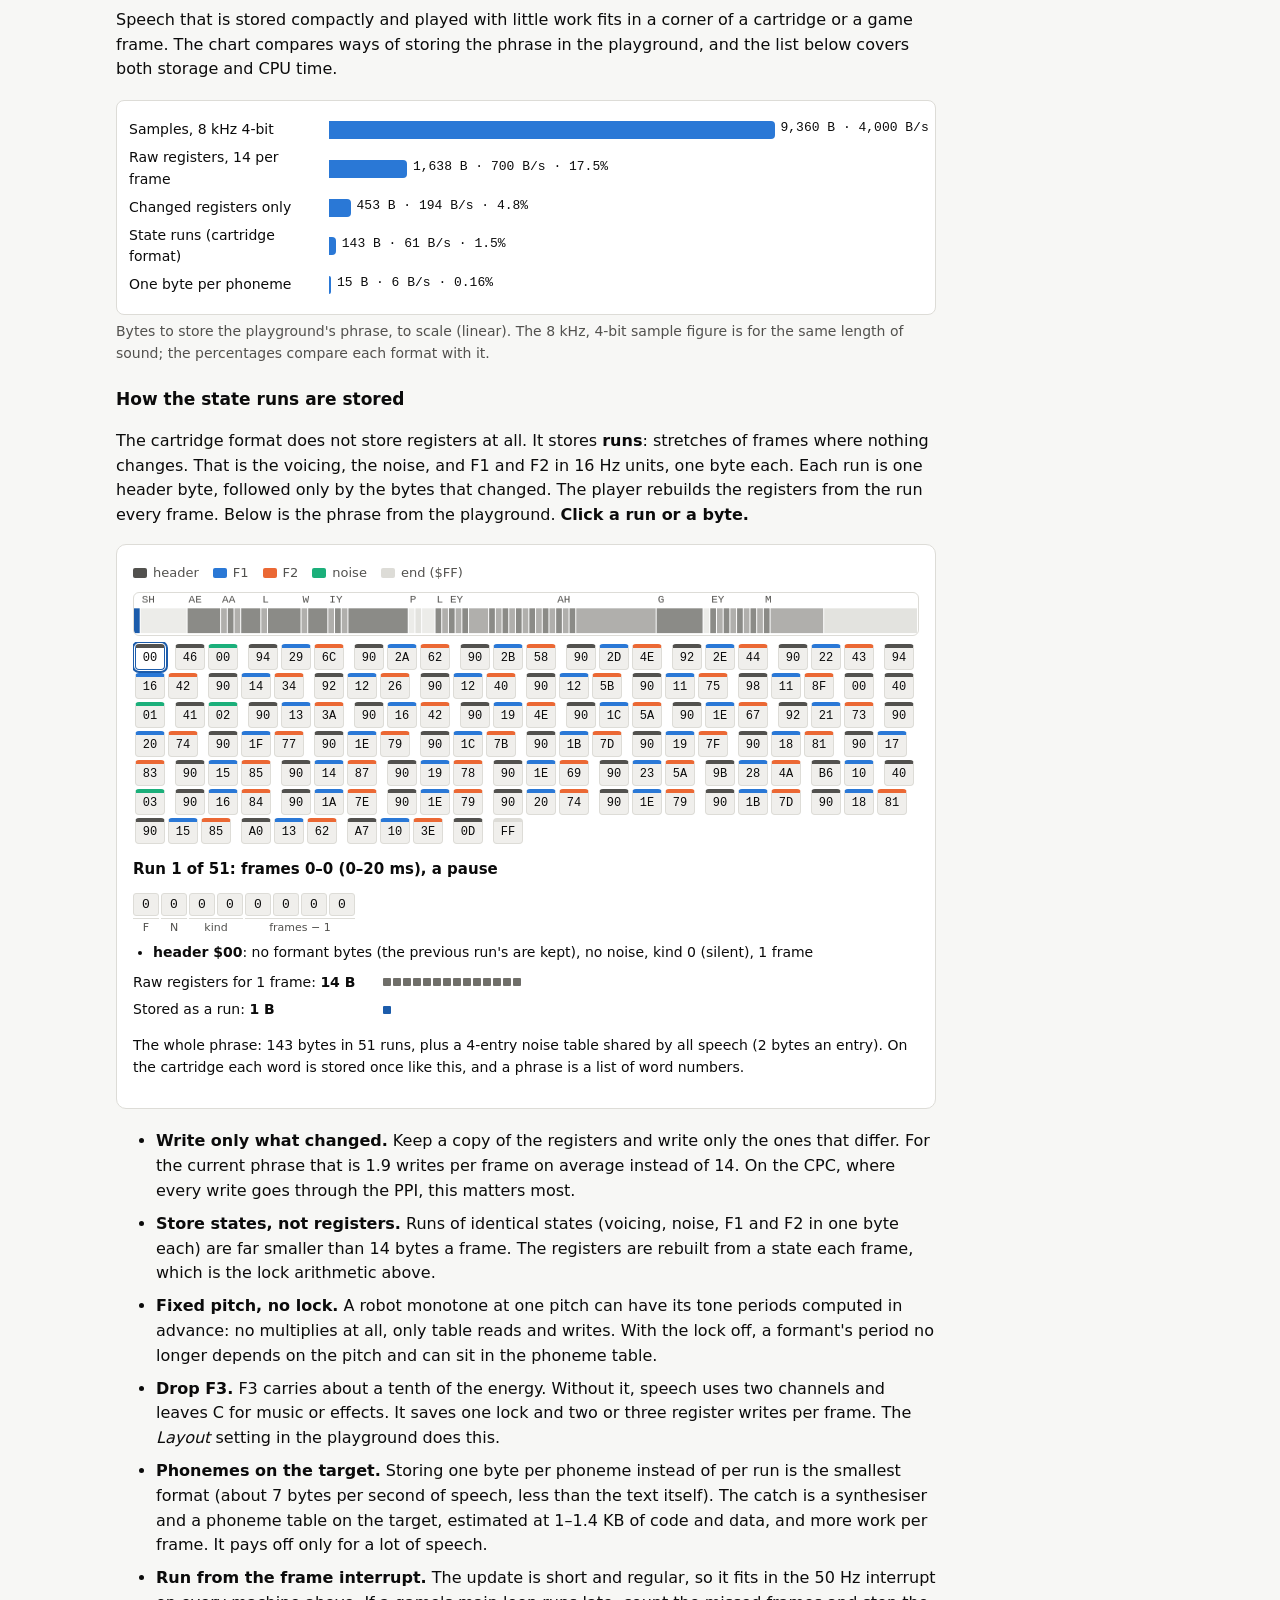
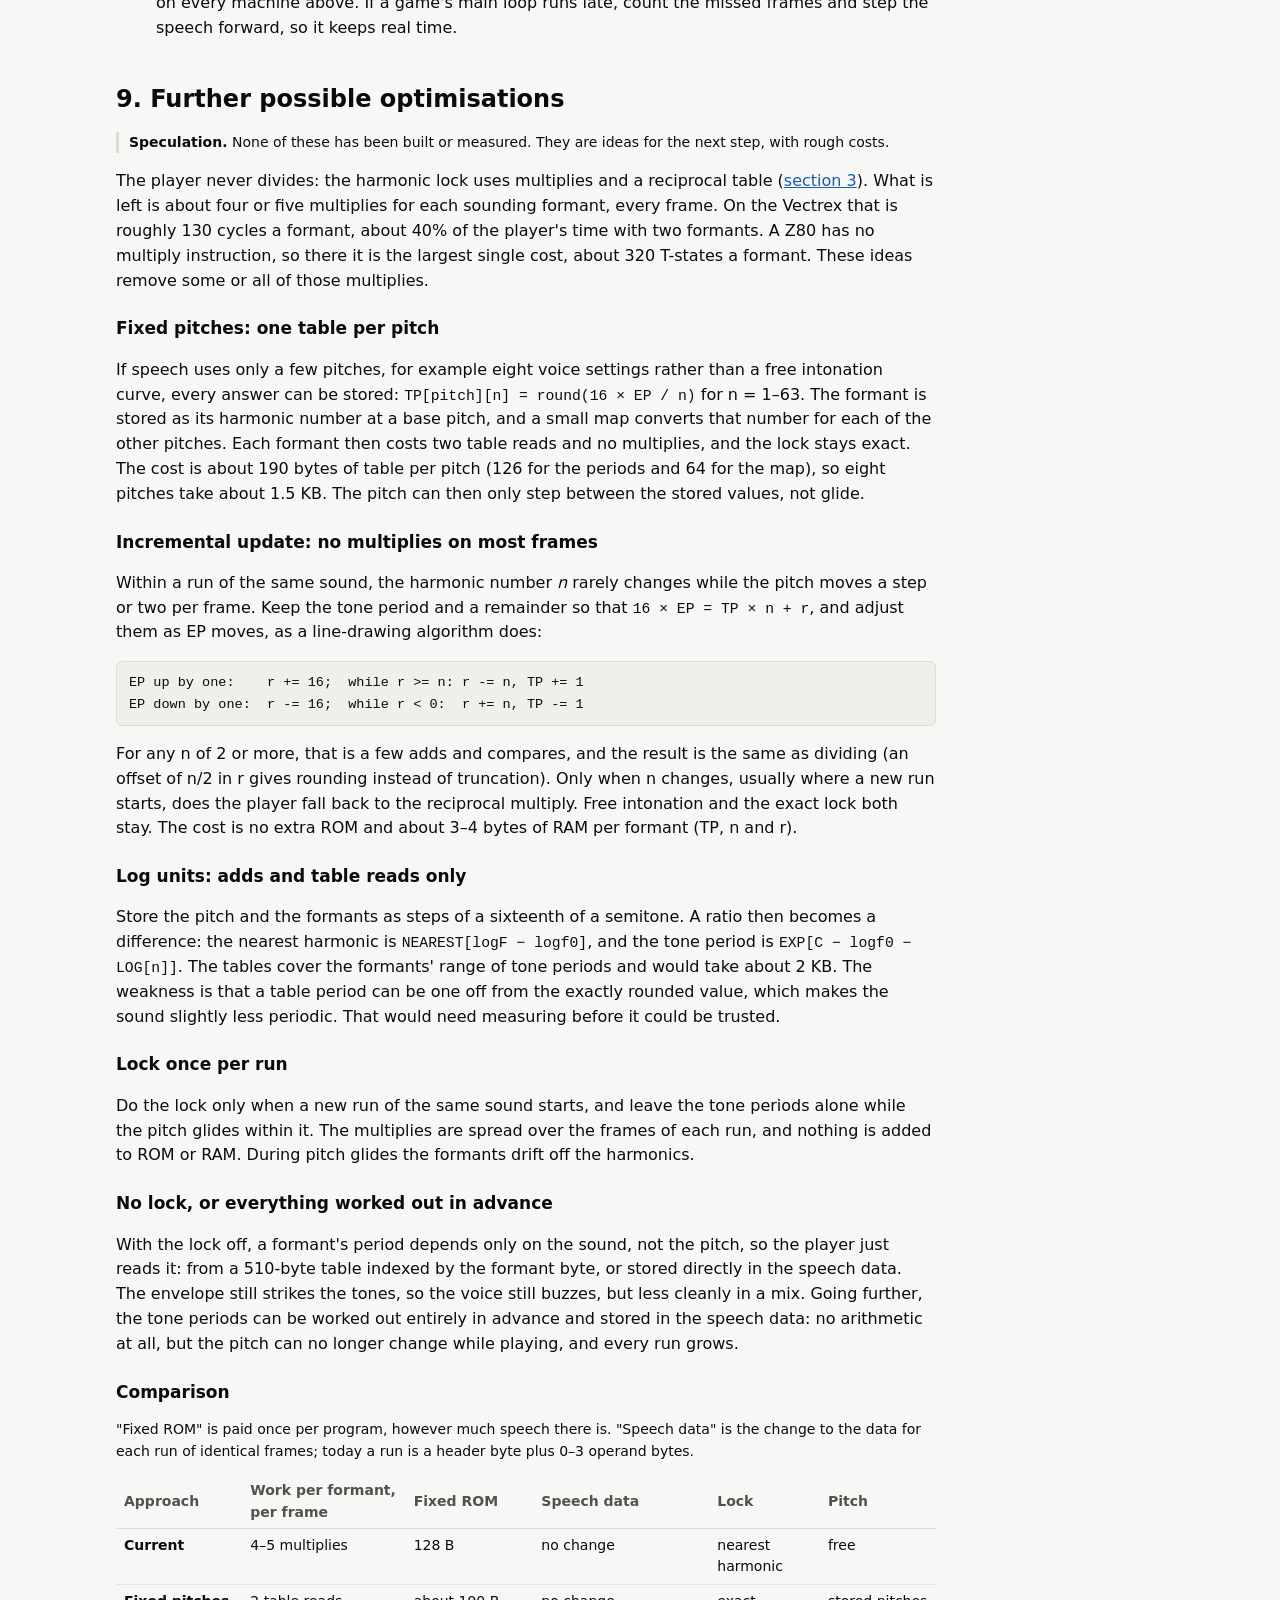
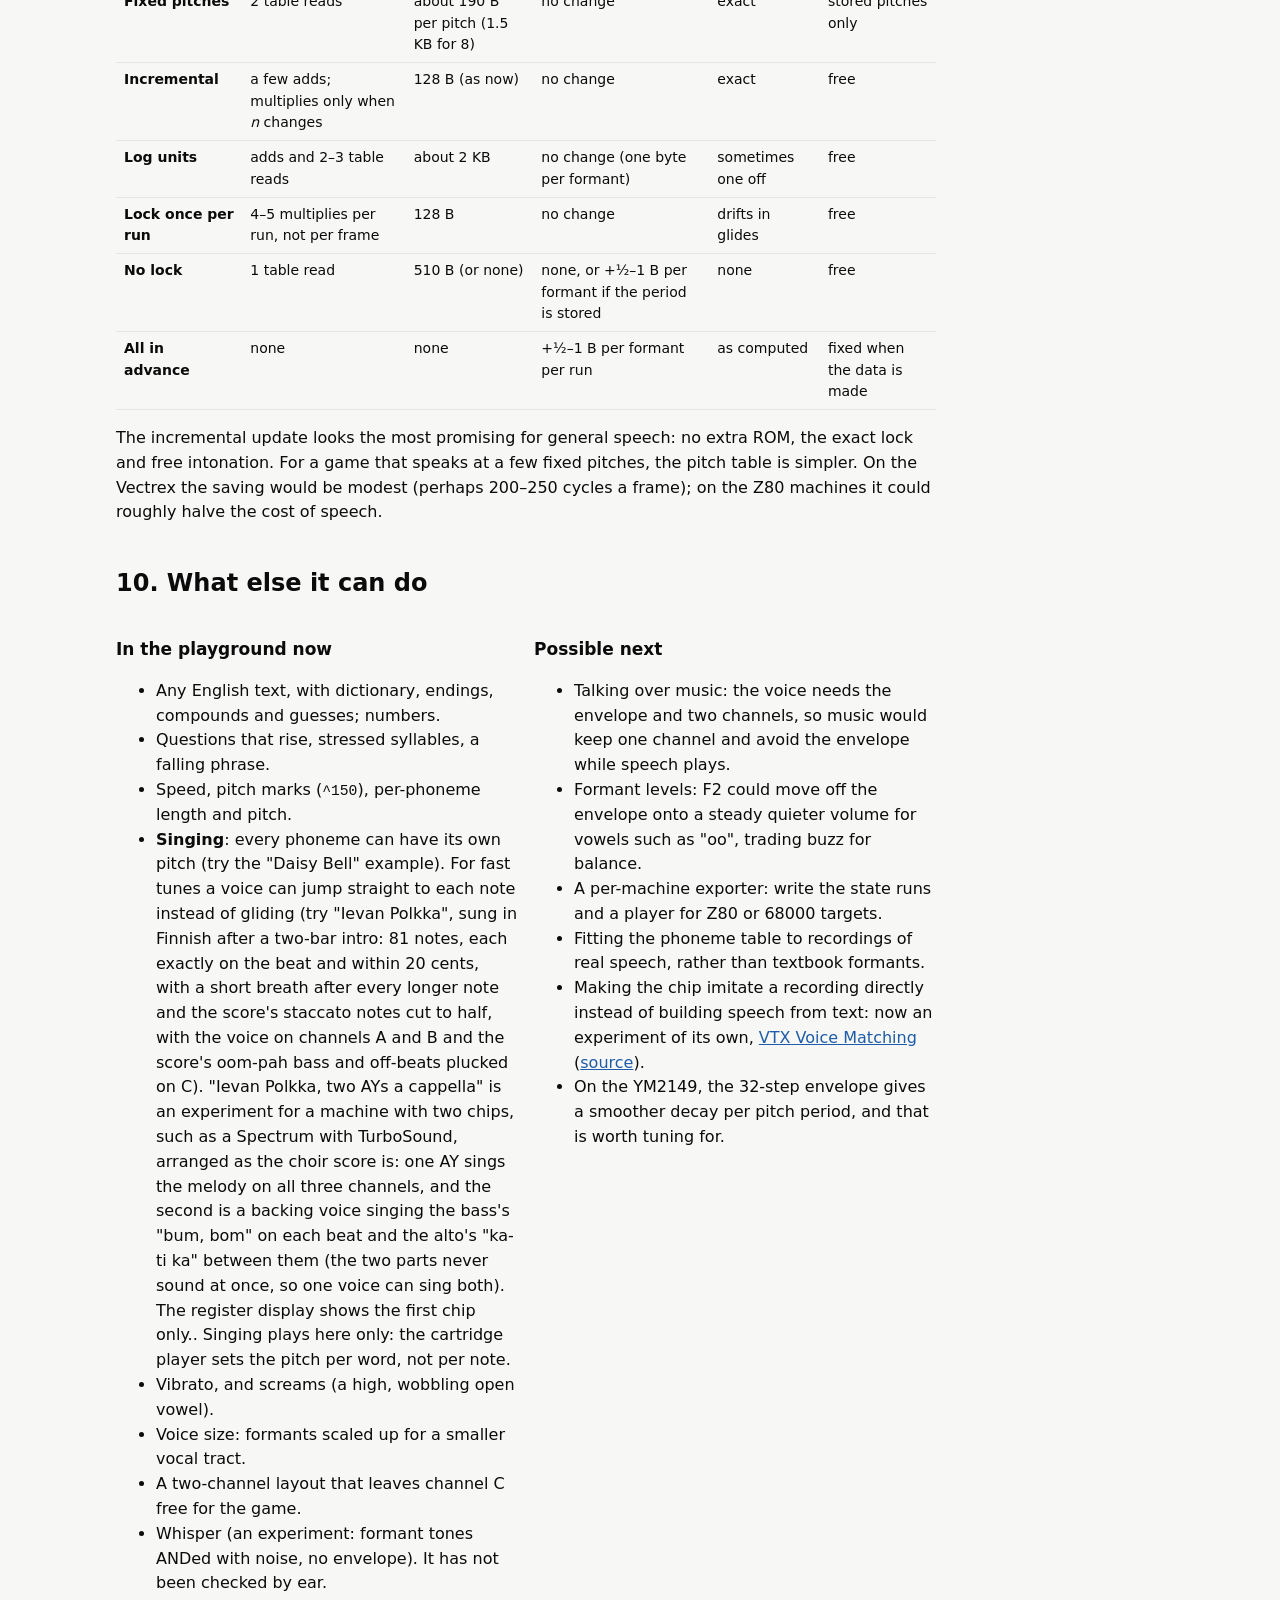
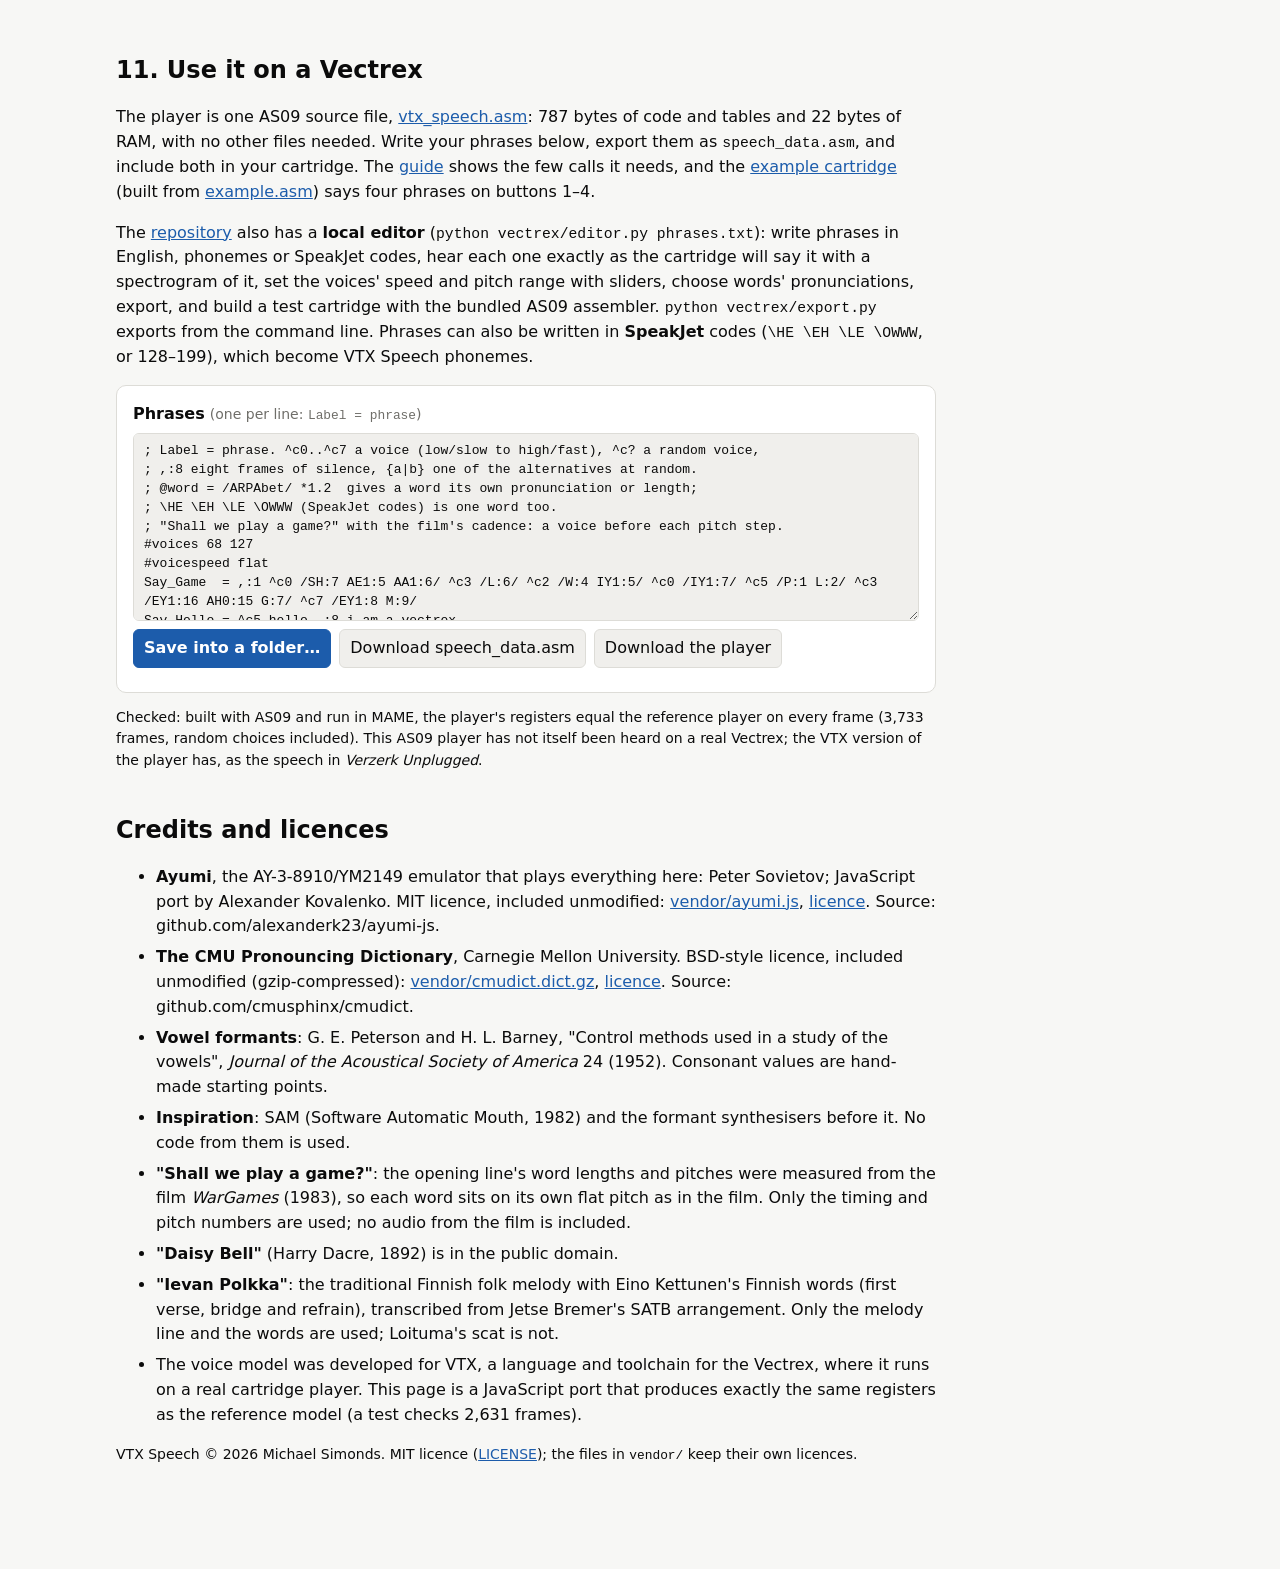
==== commit db8d96ae: "Explainer: mention Verzerk Unplugged The voice model is the speech in the Vectrex game Verzerk Unplu" ====
--- a/index.html
+++ b/index.html
@@ -34,7 +34,7 @@
 <section class="hero">
   <h1>A talking AY chip</h1>
   <p class="lede">The AY-3-8910 family has three square waves, one noise source and one envelope. It has no filters, no other waveforms and no sample playback of its own. The CPU can fake them with volume tricks: rewriting a channel's 4-bit volume register thousands of times a second plays samples or draws other waveforms, but that keeps the CPU busy for the whole sound. This page shows that the chip can still talk with one update per frame (no volume tricks): the CPU sets the chip's registers once every 50th of a second, which takes about 2% of a Vectrex frame, and the chip's own generators make the voice in between.</p>
-  <p class="dim">Everything here runs in your browser: the voice model, the pronunciation dictionary and an AY emulator. Type anything below. The source, the Vectrex player and the tools are on GitHub: <a href="https://github.com/mikiex/vtx-speech">github.com/mikiex/vtx-speech</a>.</p>
+  <p class="dim">Everything here runs in your browser: the voice model, the pronunciation dictionary and an AY emulator. Type anything below. The same voice model is the speech in the Vectrex game <i>Verzerk Unplugged</i>, where it talks on a real Vectrex. The source, the Vectrex player and the tools are on GitHub: <a href="https://github.com/mikiex/vtx-speech">github.com/mikiex/vtx-speech</a>.</p>
   <p class="dim">Follow-on experiment: <a href="https://mikiex.github.io/vtx-voice-matching/">VTX Voice Matching</a> starts from a recording instead of text, and searches for the AY settings that sound closest to it, 50 times a second.</p>
 </section>
 
@@ -373,7 +373,7 @@
     </div>
     <div id="vxResult" class="readout" aria-live="polite"></div>
   </div>
-  <p class="dim">Checked: built with AS09 and run in MAME, the player's registers equal the reference player on every frame (3,733 frames, random choices included). It has not yet been heard on a real Vectrex.</p>
+  <p class="dim">Checked: built with AS09 and run in MAME, the player's registers equal the reference player on every frame (3,733 frames, random choices included). This AS09 player has not itself been heard on a real Vectrex; the VTX version of the player has, as the speech in <i>Verzerk Unplugged</i>.</p>
 </section>
 
 <!-- ===================================================== credits -->
